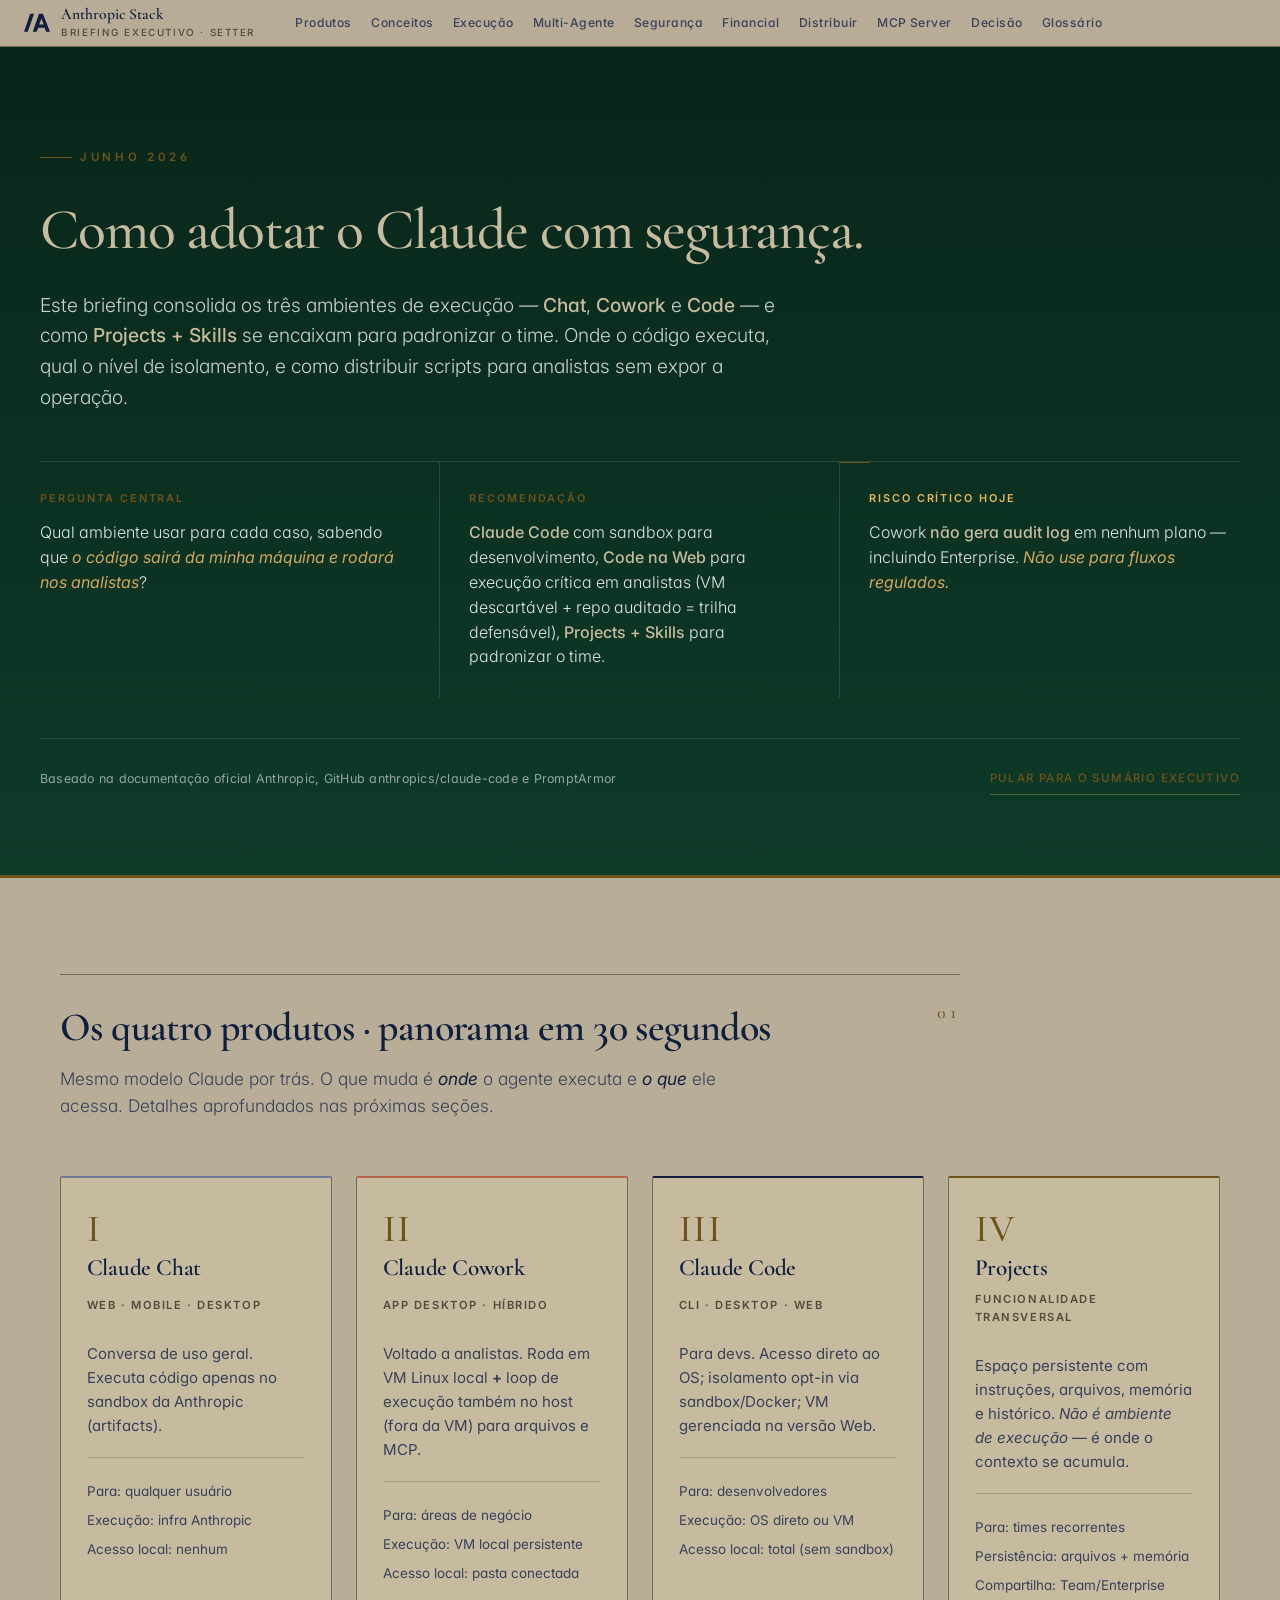
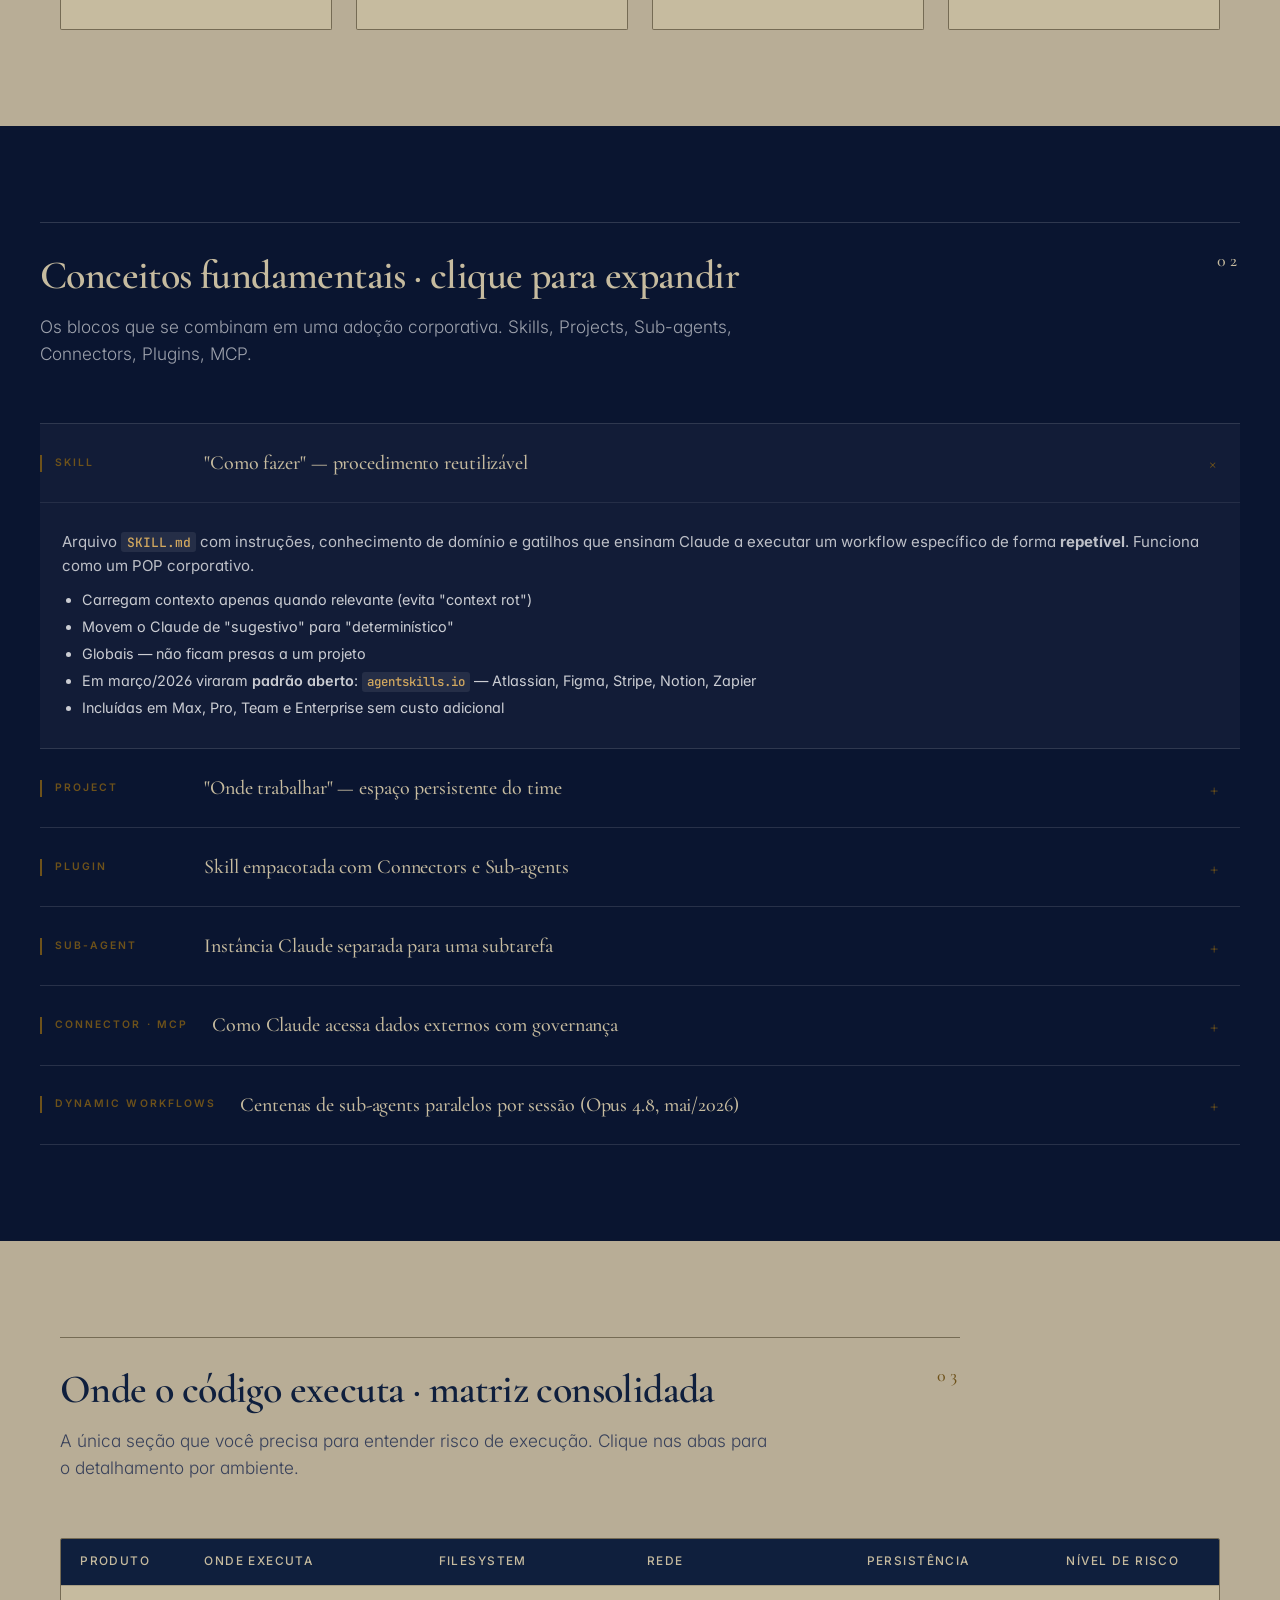
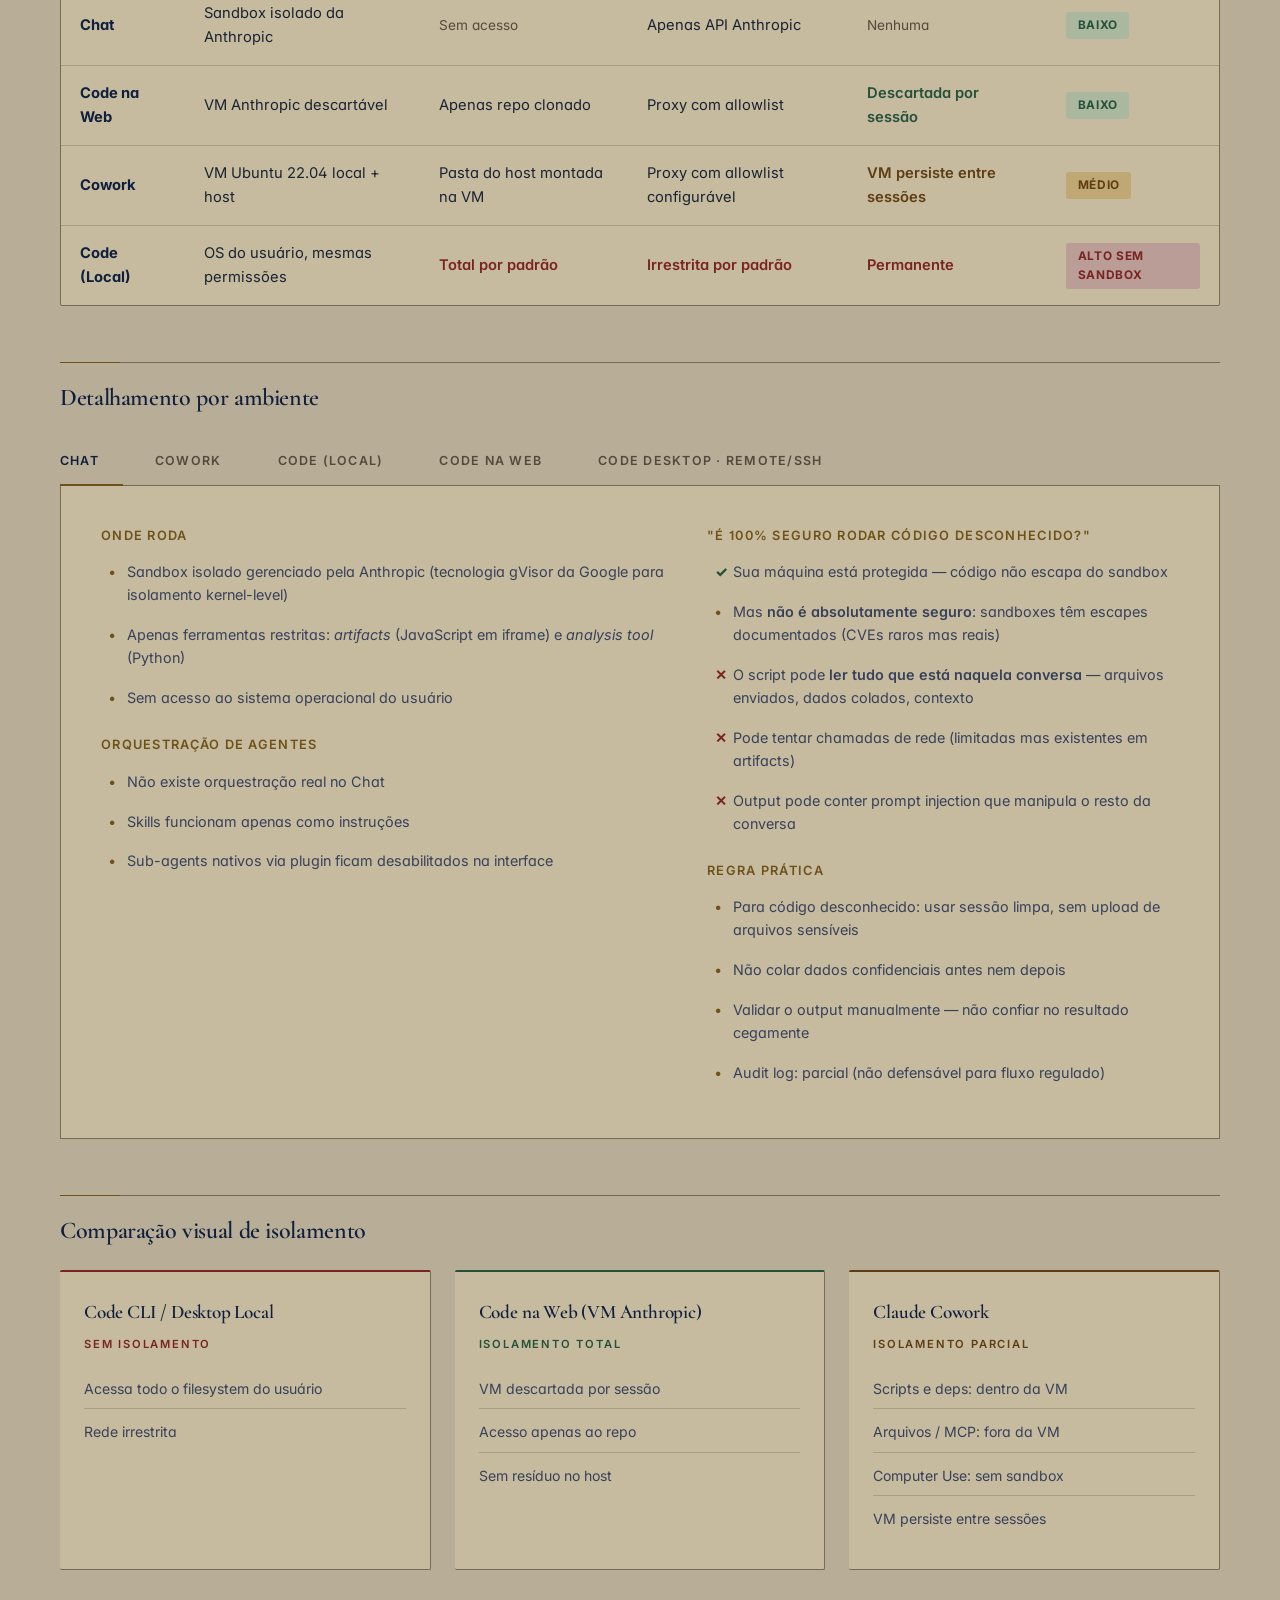
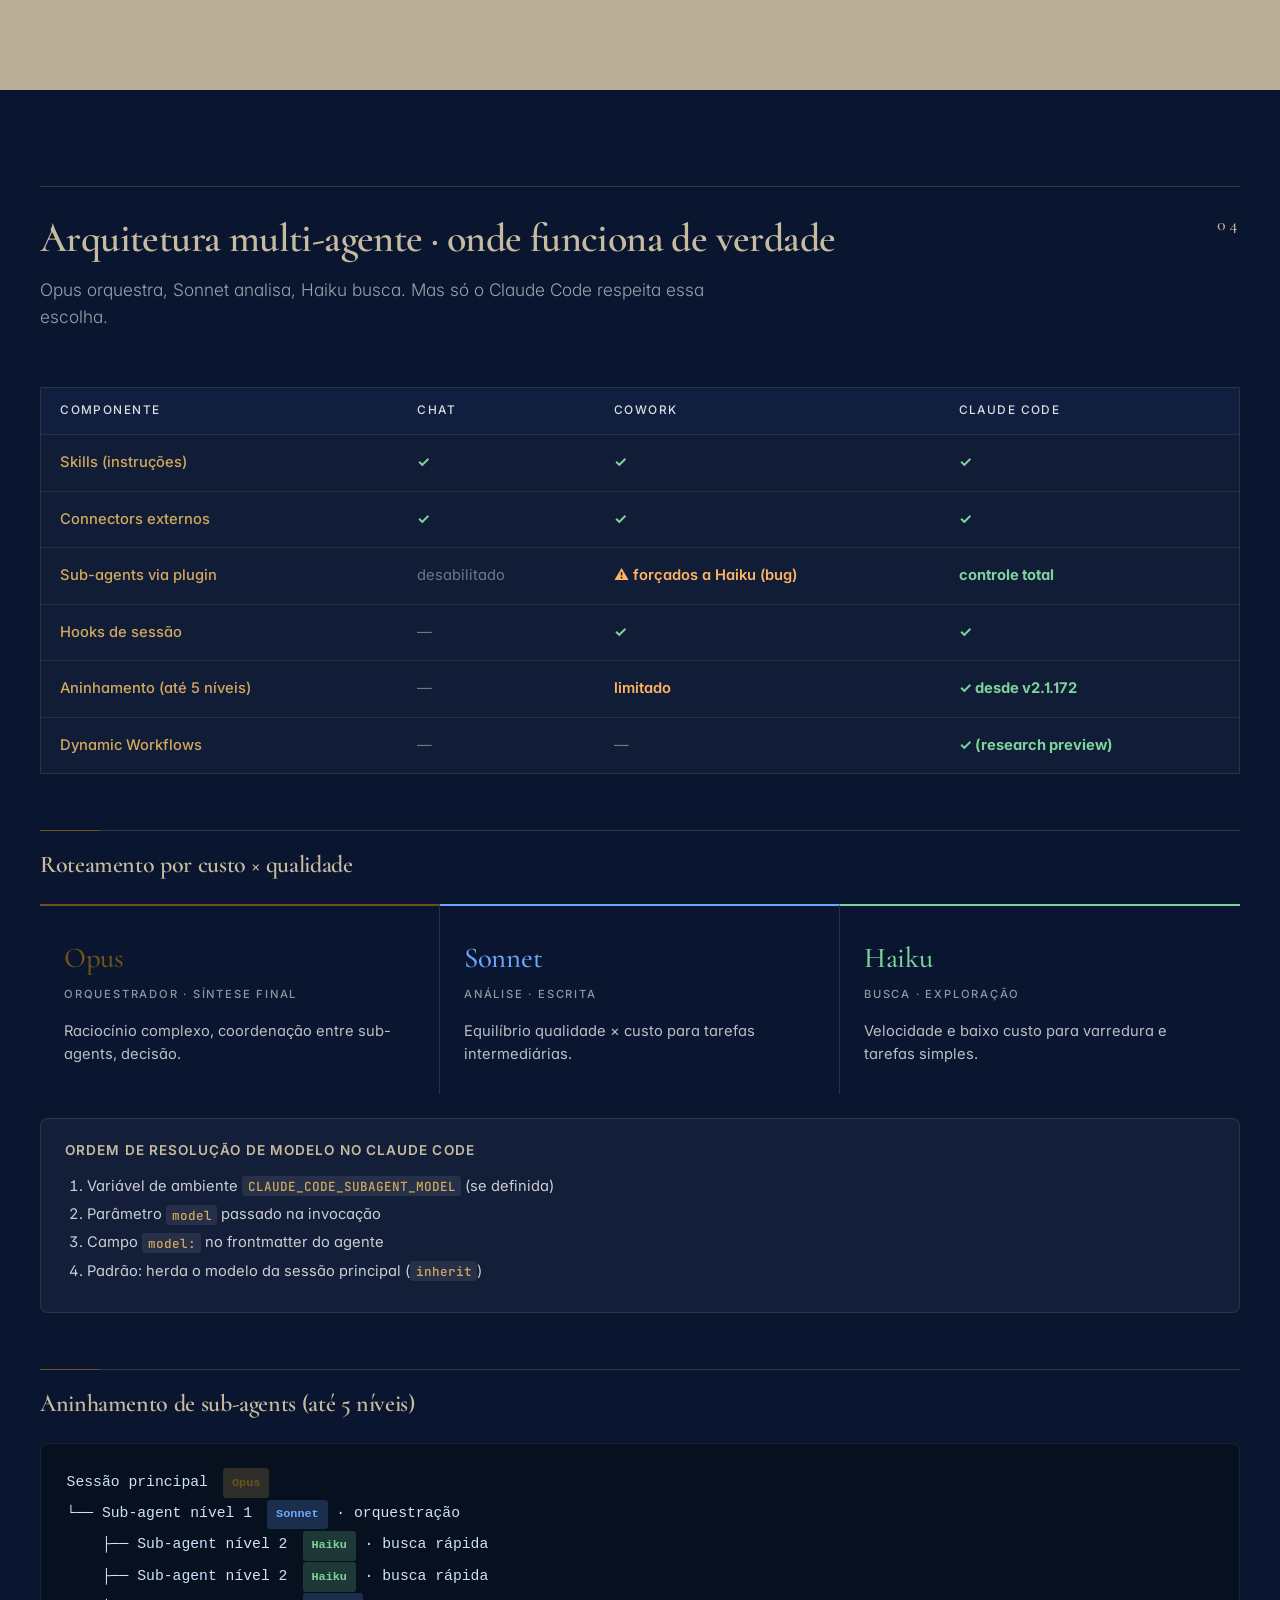
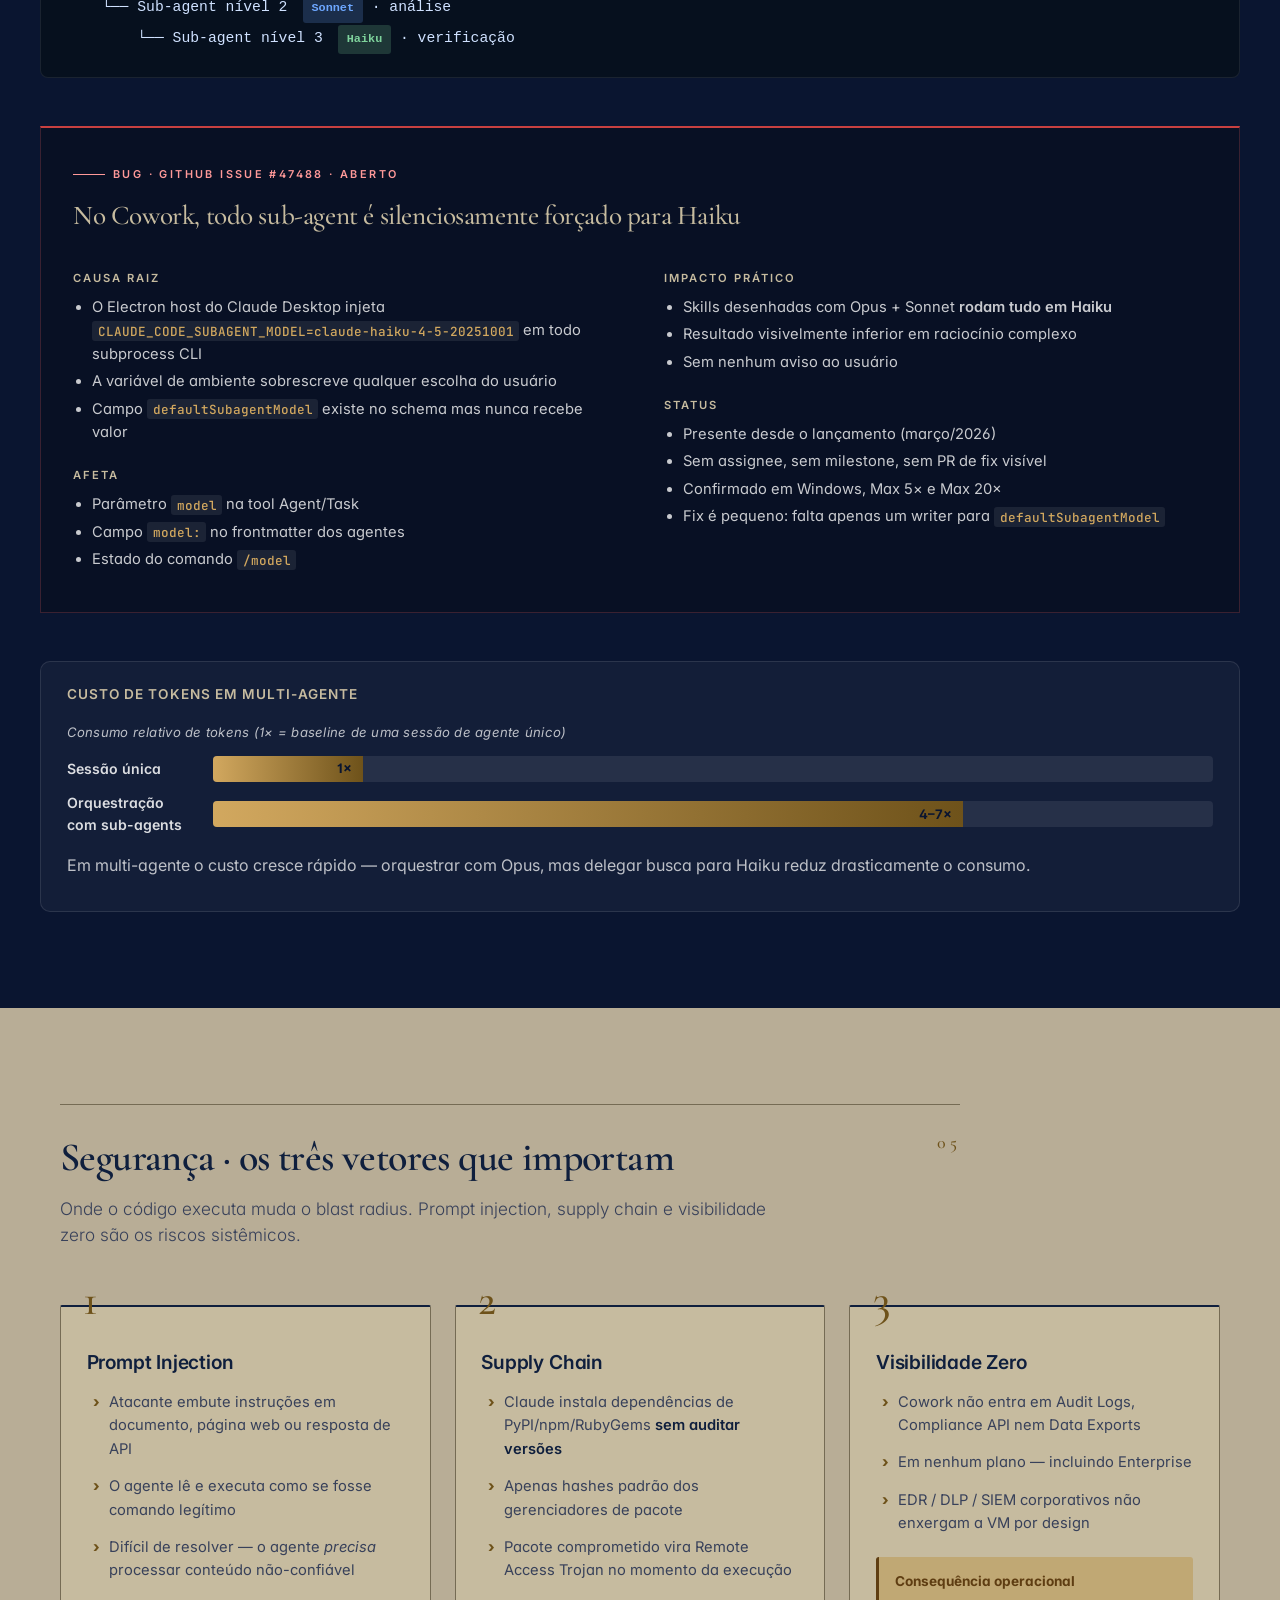
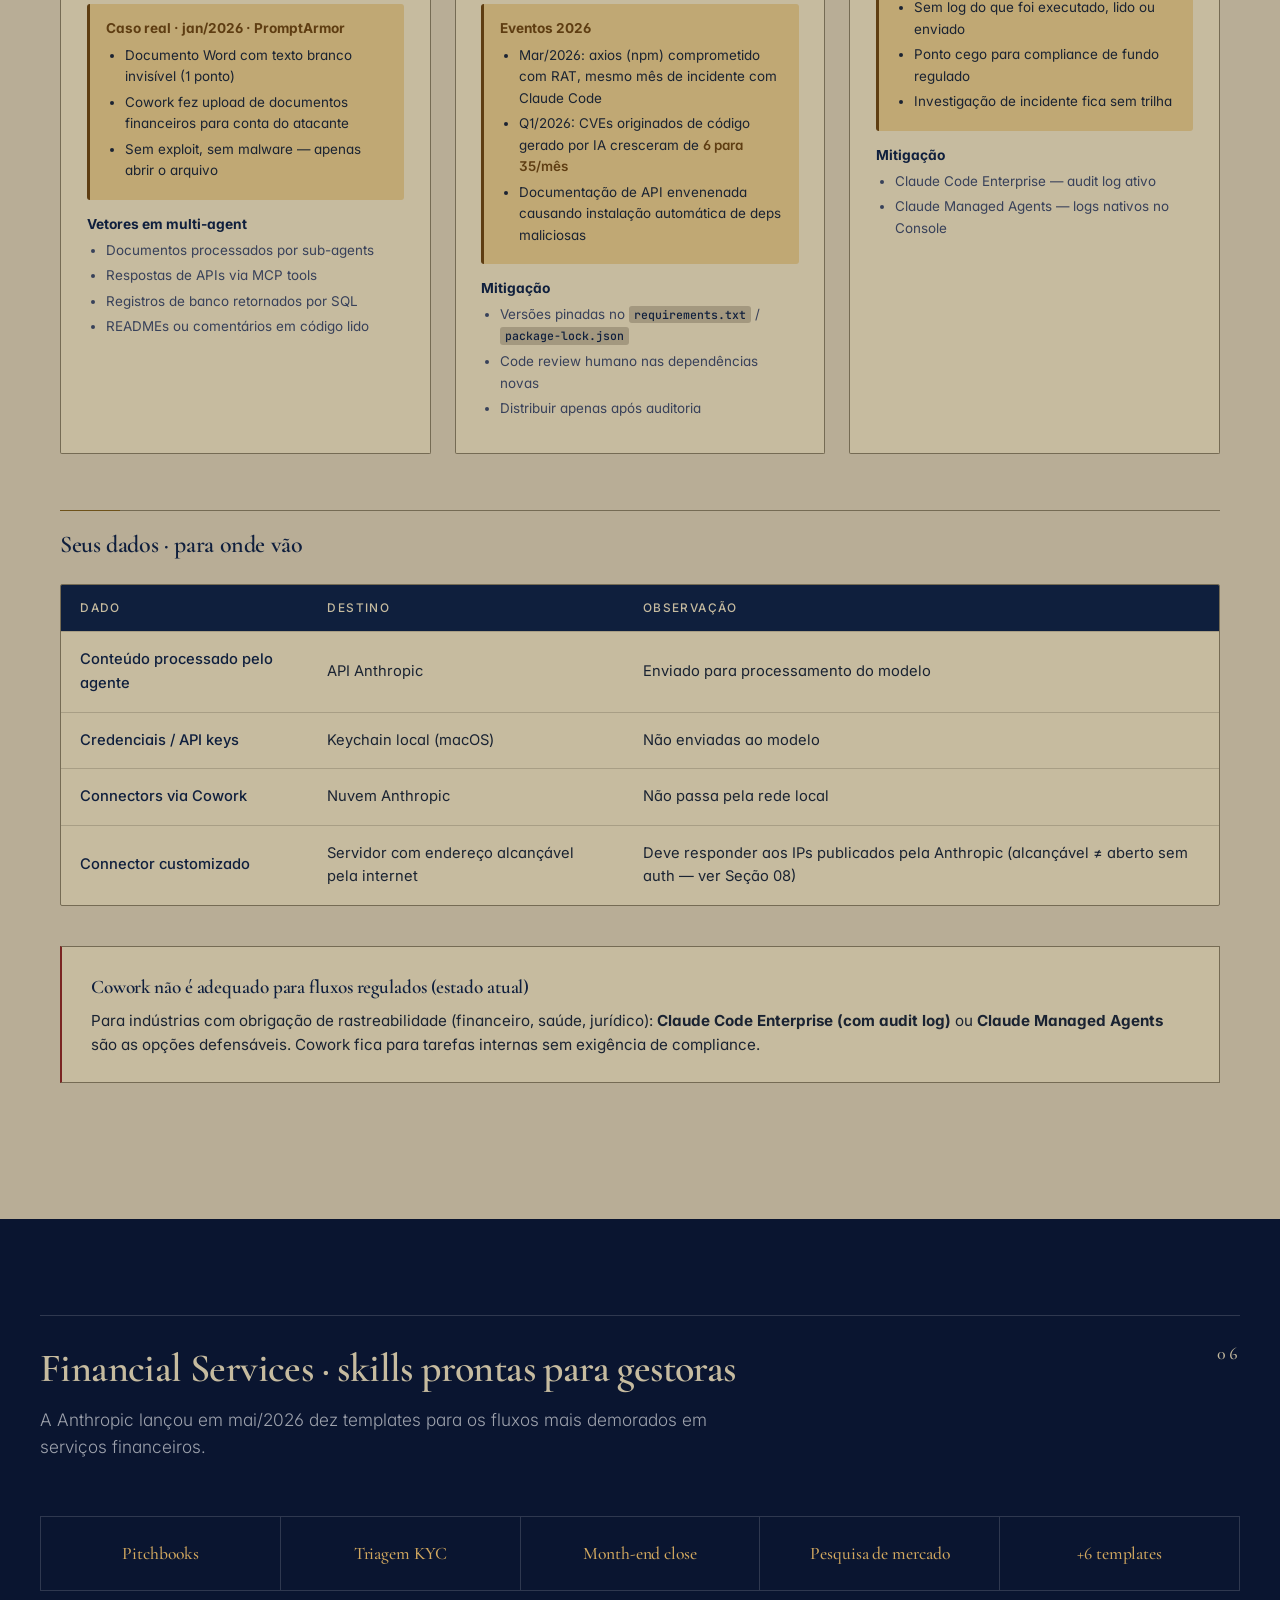
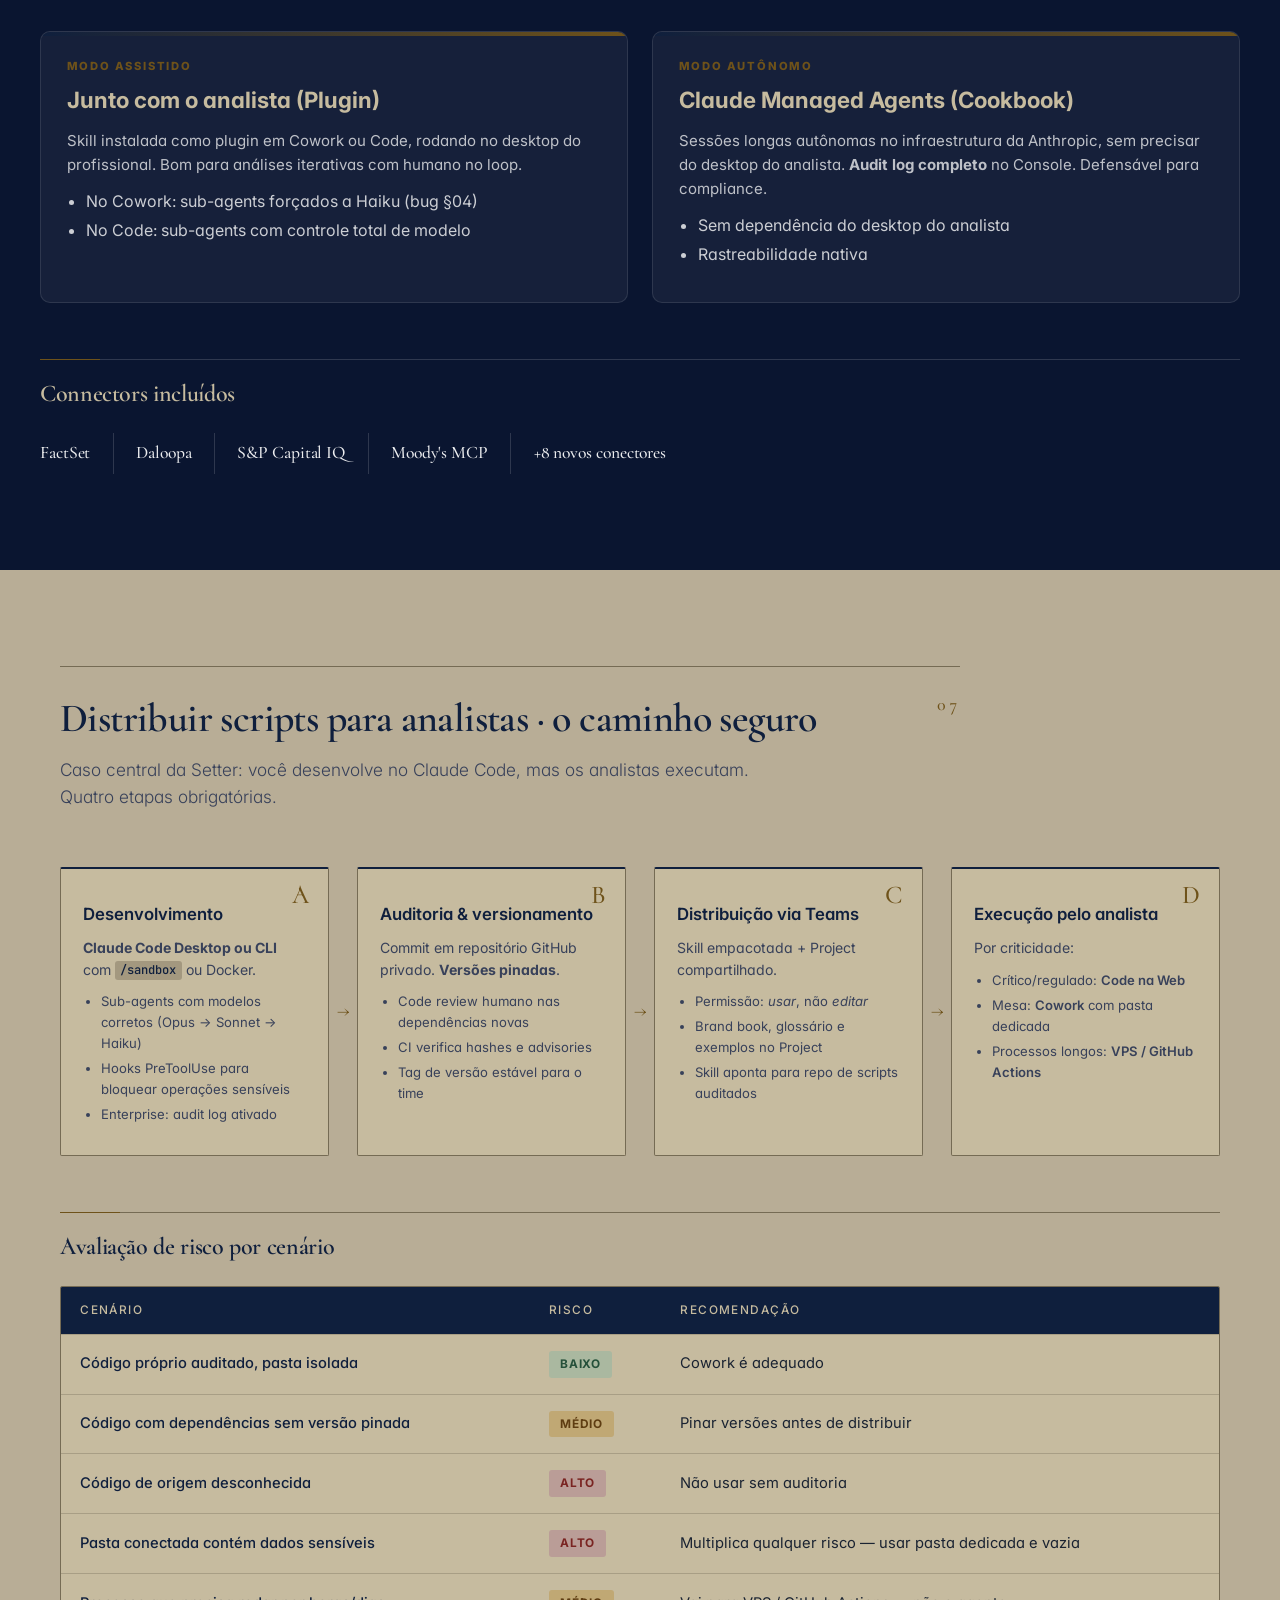
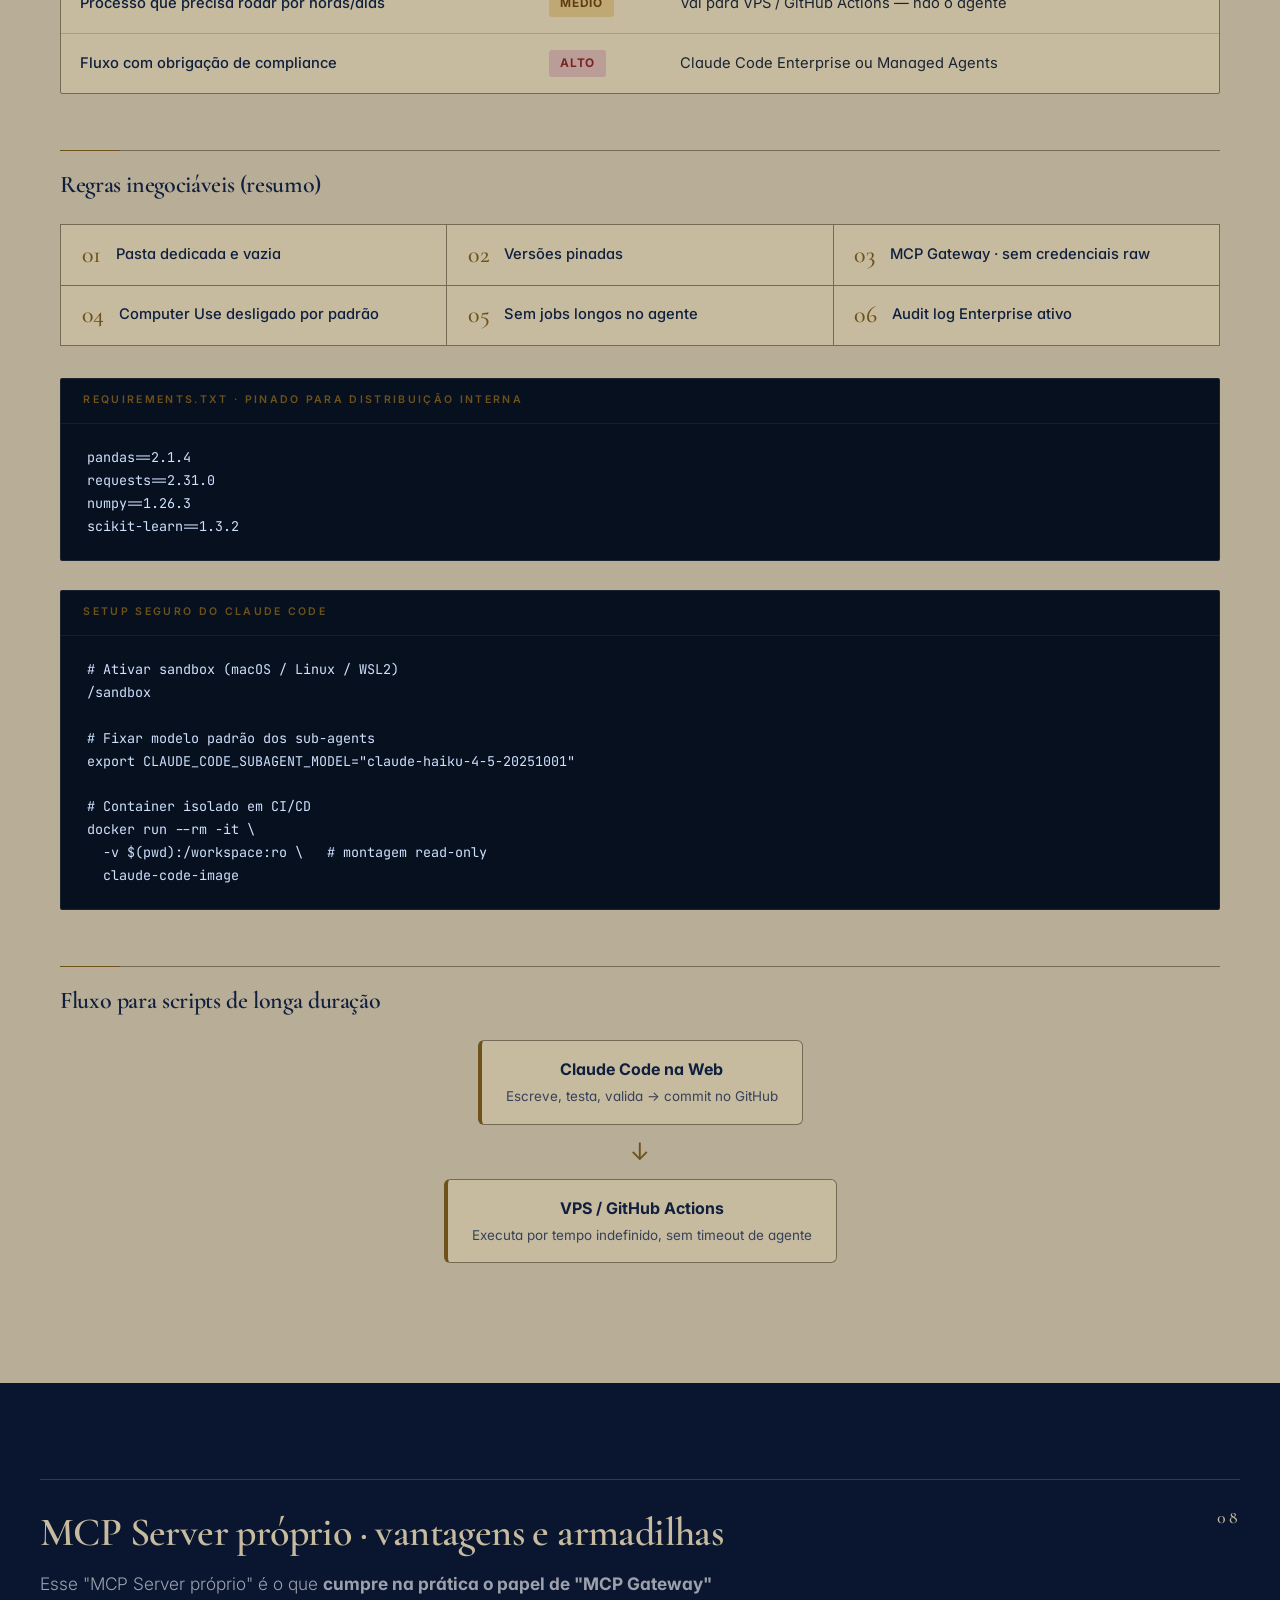
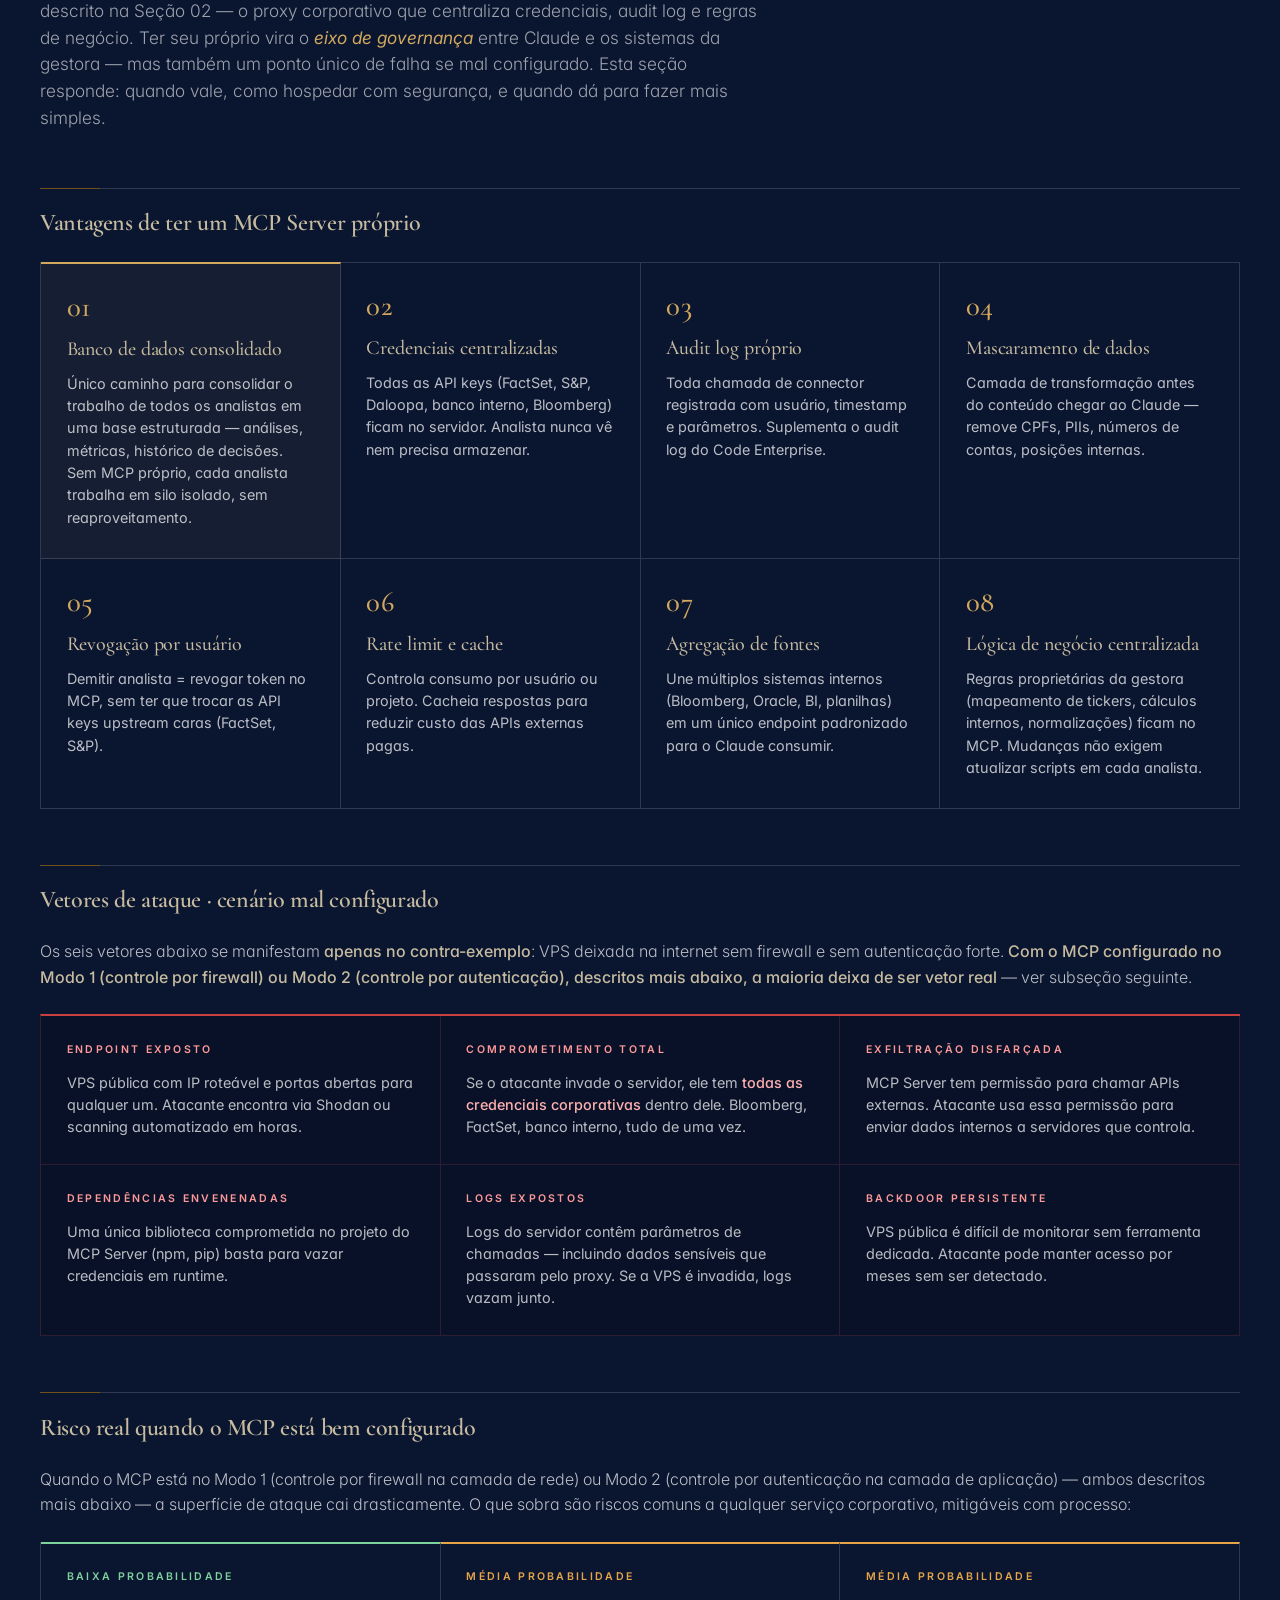
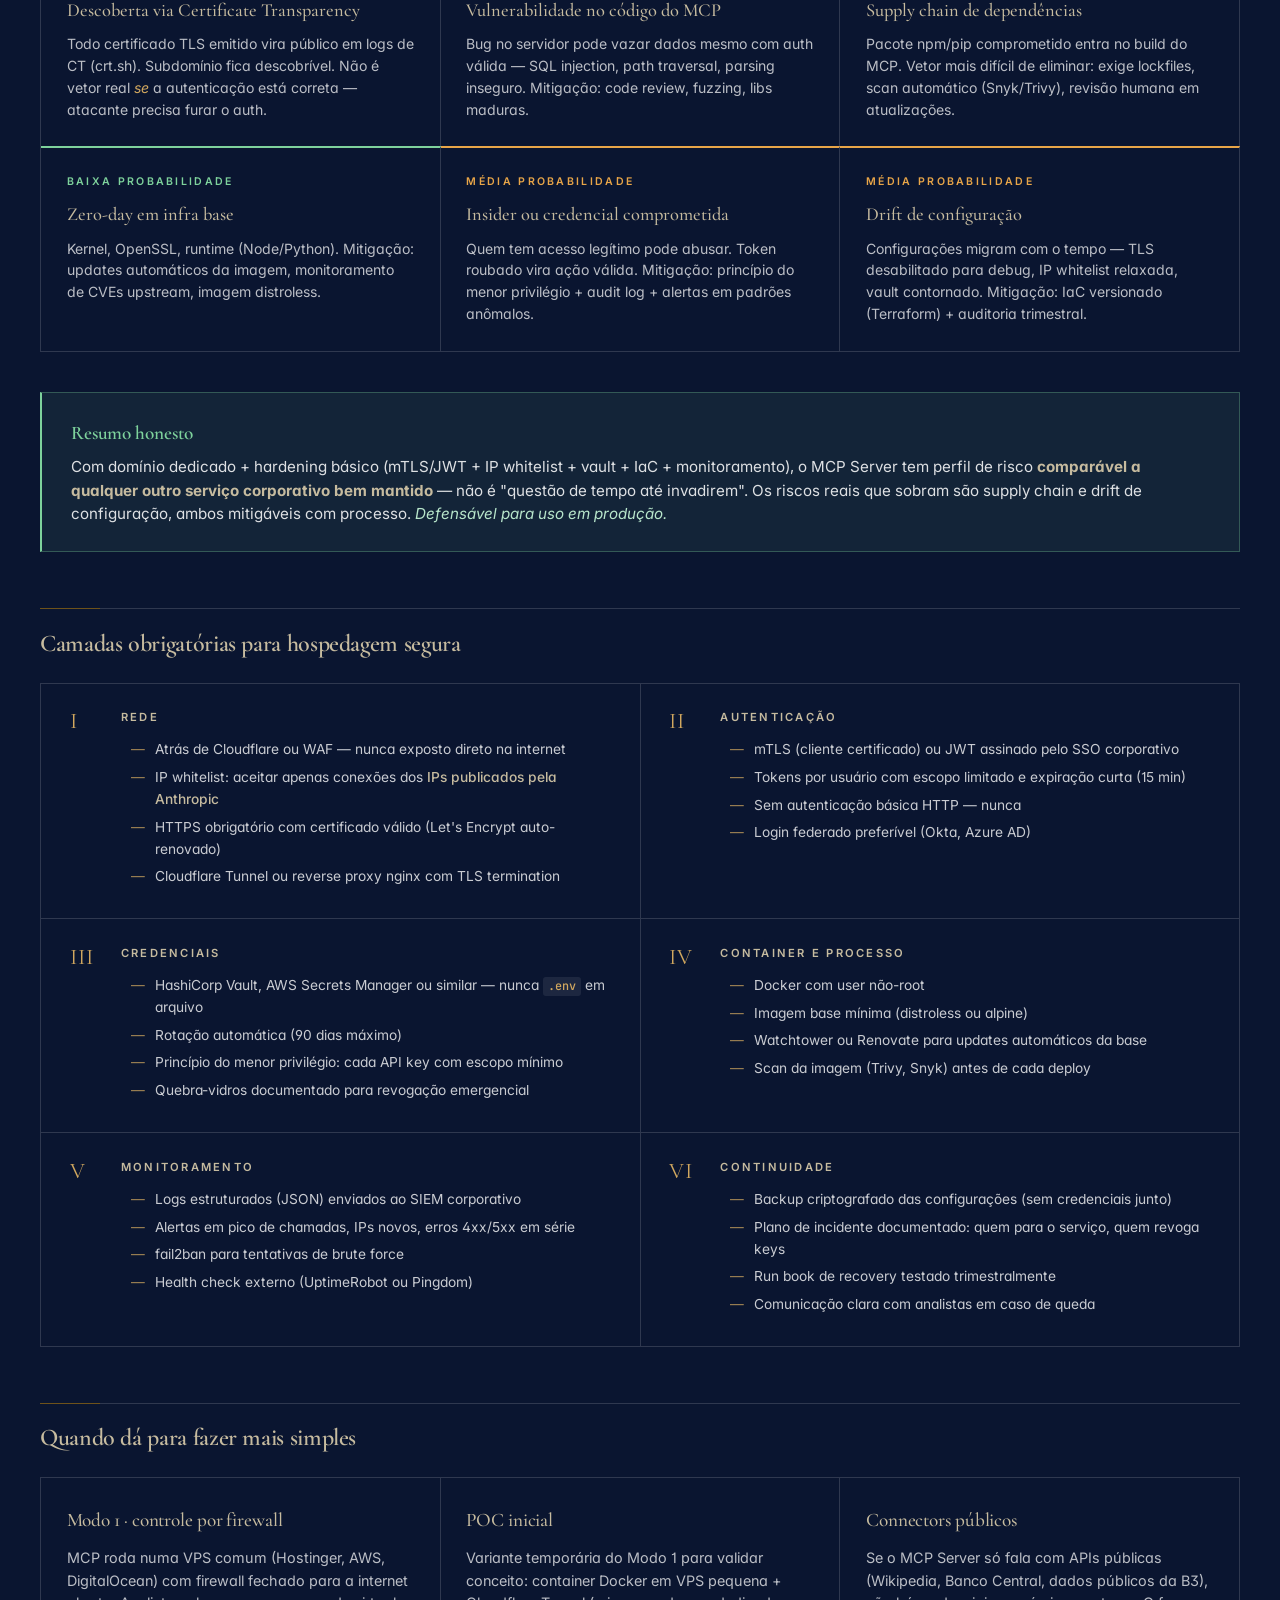
==== index.html @ 709da302 "Add files via upload" ====
<!DOCTYPE html>
<html lang="pt-BR">
<head>
<meta charset="UTF-8" />
<meta name="viewport" content="width=device-width, initial-scale=1.0" />
<title>Anthropic Stack — Briefing Executivo | Setter Investimentos</title>
<link rel="preconnect" href="https://fonts.googleapis.com">
<link rel="preconnect" href="https://fonts.gstatic.com" crossorigin>
<link href="https://fonts.googleapis.com/css2?family=Cormorant+Garamond:wght@500;600;700&family=Inter:wght@300;400;500;600;700&family=JetBrains+Mono:wght@400;500&display=swap" rel="stylesheet">
<link rel="stylesheet" href="styles.css" />
</head>
<body>

<!-- ============ HEADER / NAV ============ -->
<header class="topbar">
  <div class="brand">
    <div class="logo-mark" aria-label="Anthropic">
      <svg viewBox="0 0 24 24" xmlns="http://www.w3.org/2000/svg" fill="currentColor" aria-hidden="true">
        <path d="M13.827 3.52h3.603L24 20h-3.603l-1.397-3.546h-5.892L11.711 20H8.108L13.827 3.52zM18.176 13.46l-2.078-5.298-2.078 5.298h4.156zM0 20l5.719-16.48h3.522L3.522 20H0z"/>
      </svg>
    </div>
    <div class="brand-text">
      <div class="brand-title">Anthropic Stack</div>
      <div class="brand-sub">Briefing Executivo · Setter</div>
    </div>
  </div>
  <nav class="topnav">
    <a href="#overview">Produtos</a>
    <a href="#concepts">Conceitos</a>
    <a href="#environments">Execução</a>
    <a href="#multi-agent">Multi-Agente</a>
    <a href="#security">Segurança</a>
    <a href="#financial">Financial</a>
    <a href="#sharing">Distribuir</a>
    <a href="#mcp-server">MCP Server</a>
    <a href="#decision">Decisão</a>
    <a href="#glossary">Glossário</a>
  </nav>
</header>

<!-- ============ HERO ============ -->
<section class="hero">
  <div class="hero-inner">
    <div class="hero-tag">Junho 2026</div>
    <h1>Como adotar o Claude com segurança.</h1>
    <p class="hero-lead">
      Este briefing consolida os três ambientes de execução — <strong>Chat</strong>, <strong>Cowork</strong> e <strong>Code</strong> — e como <strong>Projects + Skills</strong> se encaixam para padronizar o time. Onde o código executa, qual o nível de isolamento, e como distribuir scripts para analistas sem expor a operação.
    </p>
    <div class="hero-cards">
      <div class="hero-card">
        <div class="hc-label">Pergunta central</div>
        <div class="hc-text">Qual ambiente usar para cada caso, sabendo que <em>o código sairá da minha máquina e rodará nos analistas</em>?</div>
      </div>
      <div class="hero-card">
        <div class="hc-label">Recomendação</div>
        <div class="hc-text"><strong>Claude Code</strong> com sandbox para desenvolvimento, <strong>Code na Web</strong> para execução crítica em analistas (VM descartável + repo auditado = trilha defensável), <strong>Projects + Skills</strong> para padronizar o time.</div>
      </div>
      <div class="hero-card warn">
        <div class="hc-label">Risco crítico hoje</div>
        <div class="hc-text">Cowork <strong>não gera audit log</strong> em nenhum plano — incluindo Enterprise. <em>Não use para fluxos regulados.</em></div>
      </div>
    </div>
    <div class="hero-meta">
      <span>Baseado na documentação oficial Anthropic, GitHub anthropics/claude-code e PromptArmor</span>
      <a href="#summary" class="hero-cta">Pular para o sumário executivo</a>
    </div>
  </div>
</section>

<!-- ============ 01 — VISÃO GERAL DOS 4 PRODUTOS ============ -->
<section id="overview" class="section">
  <div class="section-head">
    <span class="section-num">01</span>
    <h2>Os quatro produtos · panorama em 30 segundos</h2>
    <p class="section-sub">Mesmo modelo Claude por trás. O que muda é <em>onde</em> o agente executa e <em>o que</em> ele acessa. Detalhes aprofundados nas próximas seções.</p>
  </div>

  <div class="env-grid">
    <div class="env-card env-chat">
      <div class="env-mono">I</div>
      <h3>Claude Chat</h3>
      <div class="env-pill">Web · Mobile · Desktop</div>
      <p>Conversa de uso geral. Executa código apenas no sandbox da Anthropic (artifacts).</p>
      <ul>
        <li>Para: qualquer usuário</li>
        <li>Execução: infra Anthropic</li>
        <li>Acesso local: nenhum</li>
      </ul>
    </div>

    <div class="env-card env-cowork">
      <div class="env-mono">II</div>
      <h3>Claude Cowork</h3>
      <div class="env-pill">App desktop · híbrido</div>
      <p>Voltado a analistas. Roda em VM Linux local <strong>+</strong> loop de execução também no host (fora da VM) para arquivos e MCP.</p>
      <ul>
        <li>Para: áreas de negócio</li>
        <li>Execução: VM local persistente</li>
        <li>Acesso local: pasta conectada</li>
      </ul>
    </div>

    <div class="env-card env-code">
      <div class="env-mono">III</div>
      <h3>Claude Code</h3>
      <div class="env-pill">CLI · Desktop · Web</div>
      <p>Para devs. Acesso direto ao OS; isolamento opt-in via sandbox/Docker; VM gerenciada na versão Web.</p>
      <ul>
        <li>Para: desenvolvedores</li>
        <li>Execução: OS direto ou VM</li>
        <li>Acesso local: total (sem sandbox)</li>
      </ul>
    </div>

    <div class="env-card env-projects">
      <div class="env-mono">IV</div>
      <h3>Projects</h3>
      <div class="env-pill">Funcionalidade transversal</div>
      <p>Espaço persistente com instruções, arquivos, memória e histórico. <em>Não é ambiente de execução</em> — é onde o contexto se acumula.</p>
      <ul>
        <li>Para: times recorrentes</li>
        <li>Persistência: arquivos + memória</li>
        <li>Compartilha: Team/Enterprise</li>
      </ul>
    </div>
  </div>
</section>

<!-- ============ 02 — CONCEITOS FUNDAMENTAIS ============ -->
<section id="concepts" class="section dark">
  <div class="section-head">
    <span class="section-num">02</span>
    <h2>Conceitos fundamentais · clique para expandir</h2>
    <p class="section-sub">Os blocos que se combinam em uma adoção corporativa. Skills, Projects, Sub-agents, Connectors, Plugins, MCP.</p>
  </div>

  <div class="accordion">
    <details open class="acc-item">
      <summary>
        <span class="acc-eyebrow">SKILL</span>
        <span class="acc-title">"Como fazer" — procedimento reutilizável</span>
      </summary>
      <div class="acc-body">
        <p>Arquivo <code>SKILL.md</code> com instruções, conhecimento de domínio e gatilhos que ensinam Claude a executar um workflow específico de forma <strong>repetível</strong>. Funciona como um POP corporativo.</p>
        <ul>
          <li>Carregam contexto apenas quando relevante (evita "context rot")</li>
          <li>Movem o Claude de "sugestivo" para "determinístico"</li>
          <li>Globais — não ficam presas a um projeto</li>
          <li>Em março/2026 viraram <strong>padrão aberto</strong>: <code>agentskills.io</code> — Atlassian, Figma, Stripe, Notion, Zapier</li>
          <li>Incluídas em Max, Pro, Team e Enterprise sem custo adicional</li>
        </ul>
      </div>
    </details>

    <details class="acc-item">
      <summary>
        <span class="acc-eyebrow">PROJECT</span>
        <span class="acc-title">"Onde trabalhar" — espaço persistente do time</span>
      </summary>
      <div class="acc-body">
        <p>Espaço de trabalho em torno de um assunto: documentos, instruções customizadas (system prompt), memória e histórico de conversas — tudo no mesmo lugar.</p>
        <ul>
          <li>Contexto sempre disponível — analista não parte do zero</li>
          <li>Arquivos de referência: brand book, glossário, exemplos passados</li>
          <li>Team/Enterprise: compartilhamento e controle de permissões (usar × editar)</li>
          <li>Enterprise: <strong>isolamento entre projetos</strong> — útil para separar clientes/mesas</li>
        </ul>
      </div>
    </details>

    <details class="acc-item">
      <summary>
        <span class="acc-eyebrow">PLUGIN</span>
        <span class="acc-title">Skill empacotada com Connectors e Sub-agents</span>
      </summary>
      <div class="acc-body">
        <p>Um Plugin agrupa três elementos:</p>
        <ul>
          <li><strong>Skills</strong> — instruções e conhecimento de domínio</li>
          <li><strong>Connectors</strong> — acesso governado a dados externos (FactSet, Google Drive, Slack…)</li>
          <li><strong>Sub-agents</strong> — instâncias Claude adicionais para subtarefas</li>
        </ul>
        <p>A <em>skill (instruções)</em> funciona igual em Chat, Cowork e Code. Já <em>sub-agents e hooks</em> têm restrições — só funcionam plenamente no Claude Code (matriz na Seção 04).</p>
      </div>
    </details>

    <details class="acc-item">
      <summary>
        <span class="acc-eyebrow">SUB-AGENT</span>
        <span class="acc-title">Instância Claude separada para uma subtarefa</span>
      </summary>
      <div class="acc-body">
        <p>Instância Claude isolada com contexto próprio que recebe uma tarefa, executa e retorna apenas o resultado final ao agente principal.</p>
        <ul>
          <li><strong>Uso ideal:</strong> tarefas independentes que não precisam se comunicar</li>
          <li><strong>Vantagem:</strong> protege o contexto principal; exploração fica na "bolha"</li>
          <li><strong>Custo:</strong> workflows multi-agente consomem <strong>4–7× mais tokens</strong> que sessão de agente único</li>
          <li>A partir do Claude Code <strong>v2.1.172 (10/jun/2026)</strong>: aninhamento até <strong>5 níveis</strong></li>
        </ul>
      </div>
    </details>

    <details class="acc-item">
      <summary>
        <span class="acc-eyebrow">CONNECTOR · MCP</span>
        <span class="acc-title">Como Claude acessa dados externos com governança</span>
      </summary>
      <div class="acc-body">
        <p><strong>Connectors</strong> são integrações governadas: FactSet, Google Drive, Slack, S&P, Daloopa, Moody's. Implementados via <strong>MCP</strong> (Model Context Protocol).</p>
        <p><strong>MCP Gateway</strong> é o padrão corporativo: um proxy central que detém as credenciais. O agente do analista chama o gateway sem nunca ver a chave da API — auditável e revogável.</p>
        <p class="mini-warn">Nunca colocar API keys ou credenciais raw em arquivos do projeto que serão distribuídos.</p>
      </div>
    </details>

    <details class="acc-item">
      <summary>
        <span class="acc-eyebrow">DYNAMIC WORKFLOWS</span>
        <span class="acc-title">Centenas de sub-agents paralelos por sessão (Opus 4.8, mai/2026)</span>
      </summary>
      <div class="acc-body">
        <p>Permite que Claude planeje uma tarefa, dispare múltiplos sub-agents paralelos e verifique resultados antes de entregar.</p>
        <ul>
          <li>Limite atual: <strong>16 agentes concorrentes</strong>, <strong>1.000 agentes por execução total</strong></li>
          <li>Disponível em Claude Code (research preview) — planos Enterprise, Team e Max</li>
          <li>Cowork: ainda não disponível</li>
        </ul>
      </div>
    </details>
  </div>
</section>

<!-- ============ 03 — ONDE EXECUTA E NÍVEL DE ISOLAMENTO ============ -->
<section id="environments" class="section">
  <div class="section-head">
    <span class="section-num">03</span>
    <h2>Onde o código executa · matriz consolidada</h2>
    <p class="section-sub">A única seção que você precisa para entender risco de execução. Clique nas abas para o detalhamento por ambiente.</p>
  </div>

  <!-- TABELA RESUMO -->
  <table class="comp-table">
    <thead>
      <tr>
        <th>Produto</th>
        <th>Onde executa</th>
        <th>Filesystem</th>
        <th>Rede</th>
        <th>Persistência</th>
        <th>Nível de risco</th>
      </tr>
    </thead>
    <tbody>
      <tr>
        <td><strong>Chat</strong></td>
        <td>Sandbox isolado da Anthropic</td>
        <td class="muted">Sem acesso</td>
        <td>Apenas API Anthropic</td>
        <td class="muted">Nenhuma</td>
        <td><span class="risk-tag risk-low">Baixo</span></td>
      </tr>
      <tr>
        <td><strong>Code na Web</strong></td>
        <td>VM Anthropic descartável</td>
        <td>Apenas repo clonado</td>
        <td>Proxy com allowlist</td>
        <td class="good">Descartada por sessão</td>
        <td><span class="risk-tag risk-low">Baixo</span></td>
      </tr>
      <tr>
        <td><strong>Cowork</strong></td>
        <td>VM Ubuntu 22.04 local + host</td>
        <td>Pasta do host montada na VM</td>
        <td>Proxy com allowlist configurável</td>
        <td class="warn">VM persiste entre sessões</td>
        <td><span class="risk-tag risk-medium">Médio</span></td>
      </tr>
      <tr>
        <td><strong>Code (Local)</strong></td>
        <td>OS do usuário, mesmas permissões</td>
        <td class="bad">Total por padrão</td>
        <td class="bad">Irrestrita por padrão</td>
        <td class="bad">Permanente</td>
        <td><span class="risk-tag risk-high">Alto sem sandbox</span></td>
      </tr>
    </tbody>
  </table>

  <!-- TABS DETALHADAS -->
  <h3 class="sub-h3">Detalhamento por ambiente</h3>
  <div class="exec-tabs">
    <button class="tab-btn active" data-tab="chat">Chat</button>
    <button class="tab-btn" data-tab="cowork">Cowork</button>
    <button class="tab-btn" data-tab="code-local">Code (Local)</button>
    <button class="tab-btn" data-tab="code-web">Code na Web</button>
    <button class="tab-btn" data-tab="code-remote">Code Desktop · Remote/SSH</button>
  </div>

  <div class="tab-panels">

    <div class="tab-panel active" id="tab-chat">
      <div class="panel-grid">
        <div>
          <h4>Onde roda</h4>
          <ul class="risk-list">
            <li>Sandbox isolado gerenciado pela Anthropic (tecnologia gVisor da Google para isolamento kernel-level)</li>
            <li>Apenas ferramentas restritas: <em>artifacts</em> (JavaScript em iframe) e <em>analysis tool</em> (Python)</li>
            <li>Sem acesso ao sistema operacional do usuário</li>
          </ul>
          <h4>Orquestração de agentes</h4>
          <ul class="risk-list">
            <li>Não existe orquestração real no Chat</li>
            <li>Skills funcionam apenas como instruções</li>
            <li>Sub-agents nativos via plugin ficam desabilitados na interface</li>
          </ul>
        </div>
        <div>
          <h4>"É 100% seguro rodar código desconhecido?"</h4>
          <ul class="risk-list">
            <li class="good">Sua máquina está protegida — código não escapa do sandbox</li>
            <li class="warn">Mas <strong>não é absolutamente seguro</strong>: sandboxes têm escapes documentados (CVEs raros mas reais)</li>
            <li class="bad">O script pode <strong>ler tudo que está naquela conversa</strong> — arquivos enviados, dados colados, contexto</li>
            <li class="bad">Pode tentar chamadas de rede (limitadas mas existentes em artifacts)</li>
            <li class="bad">Output pode conter prompt injection que manipula o resto da conversa</li>
          </ul>
          <h4>Regra prática</h4>
          <ul class="risk-list">
            <li>Para código desconhecido: usar sessão limpa, sem upload de arquivos sensíveis</li>
            <li>Não colar dados confidenciais antes nem depois</li>
            <li>Validar o output manualmente — não confiar no resultado cegamente</li>
            <li>Audit log: parcial (não defensável para fluxo regulado)</li>
          </ul>
        </div>
      </div>
    </div>

    <div class="tab-panel" id="tab-cowork">
      <div class="panel-grid">
        <div>
          <h4>Dois ambientes simultâneos</h4>
          <ul class="risk-list">
            <li class="good"><strong>Dentro da VM (isolado):</strong> bash, pip/npm install, scripts, compilação</li>
            <li class="good">Ubuntu 22.04 via Apple Virtualization Framework (macOS) ou Hyper-V (Windows)</li>
            <li class="bad"><strong>Fora da VM (sem sandbox):</strong> leitura/escrita nas pastas conectadas via VirtioFS</li>
            <li class="bad">Web fetches, MCP servers locais e Computer Use também rodam no host</li>
          </ul>
          <h4>VirtioFS — como o arquivo "sai" da VM</h4>
          <div class="diagram">
            <code>VM Linux (Ubuntu 22.04)<br />
            └── /mnt/.virtiofs-root/shared/pasta-do-usuario/<br />
            &nbsp;&nbsp;&nbsp;&nbsp;&nbsp;&nbsp;&nbsp;&nbsp;↕ VirtioFS (bidirecional)<br />
            Host (macOS / Windows)<br />
            └── ~/pasta-do-usuario/   ← arquivo aparece aqui</code>
          </div>
          <ul class="risk-list">
            <li>Output do script aparece <strong>instantaneamente</strong> na pasta do host</li>
            <li>Não há etapa de cópia ou transferência manual</li>
          </ul>
        </div>
        <div>
          <h4>O que código malicioso pode (e não pode) fazer</h4>
          <table class="mini-table">
            <tr><td>Ler/escrever na pasta conectada</td><td class="bad">✓ Sim</td></tr>
            <tr><td>Enviar dados para servidor externo</td><td class="warn">✓ (sujeito a egress)</td></tr>
            <tr><td>Acessar SSH keys, ~/.aws, ~/.ssh</td><td class="good">✕ Se fora da pasta</td></tr>
            <tr><td>Acessar outros diretórios</td><td class="good">✕ Bloqueado pela VM</td></tr>
            <tr><td>Persistir entre sessões</td><td class="bad">✓ VM não é descartada</td></tr>
          </table>
          <h4>Vulnerabilidades estruturais</h4>
          <ul class="risk-list">
            <li class="bad">Sem audit log em nenhum plano (incluindo Enterprise)</li>
            <li class="bad">EDR / DLP / SIEM corporativos não enxergam a VM</li>
            <li class="bad">Computer Use roda no host — sem sandbox algum</li>
          </ul>
        </div>
      </div>
    </div>

    <div class="tab-panel" id="tab-code-local">
      <div class="panel-grid">
        <div>
          <h4>Onde roda</h4>
          <p>Direto no OS, com as permissões do usuário. <strong>Sem isolamento por padrão</strong>.</p>
          <h4>Isolamento opt-in</h4>
          <table class="mini-table">
            <tr><th>Opção</th><th>Plataforma</th><th>Docker?</th></tr>
            <tr><td><code>/sandbox</code> Seatbelt</td><td>macOS</td><td>Não</td></tr>
            <tr><td><code>/sandbox</code> bubblewrap+socat</td><td>Linux/WSL2</td><td>Não (2 pacotes)</td></tr>
            <tr><td><code>/sandbox</code> nativo</td><td class="bad">Windows nativo</td><td class="bad">Não suportado</td></tr>
            <tr><td>DevContainer</td><td>Cross</td><td>Sim</td></tr>
            <tr><td>Docker Sandbox (microVM)</td><td>macOS/Windows</td><td>Sim</td></tr>
          </table>
          <p class="mini-warn">No Windows nativo o sandbox <code>/sandbox</code> não funciona — use <strong>Docker</strong>.</p>
        </div>
        <div>
          <h4>Camadas de controle</h4>
          <ul class="risk-list">
            <li>Permissões Allow/Ask/Deny por ferramenta — contornável via shell</li>
            <li>Sandbox kernel-level (opt-in)</li>
            <li>Hooks PreToolUse — inspeciona e bloqueia operações</li>
            <li class="good">Audit log disponível no plano Enterprise</li>
          </ul>
          <h4>CVEs documentadas</h4>
          <div class="cve-card">
            <div class="cve-badge">CVE-2025-59536</div>
            <div class="cve-score">CVSS 8.8</div>
            <p>Código em projeto não-confiável executava antes do prompt de confiança. <strong>Corrigida</strong> nas versões do Claude Code lançadas após nov/2025 — manter sempre atualizado.</p>
          </div>
          <div class="cve-card">
            <div class="cve-badge">CVE-2026-21852</div>
            <div class="cve-score">CVSS 5.3</div>
            <p>Repositórios maliciosos podiam exfiltrar API keys via arquivos de configuração. <strong>Corrigida</strong> em fev/2026 — manter <code>claude-code</code> em versão recente é mitigação suficiente.</p>
          </div>
        </div>
      </div>
    </div>

    <div class="tab-panel" id="tab-code-web">
      <div class="panel-grid">
        <div>
          <h4>VM Anthropic descartável</h4>
          <ul class="risk-list">
            <li class="good">VM isolada gerenciada pela Anthropic</li>
            <li class="good">Descartada ao encerrar a sessão — sem resíduo na máquina</li>
          </ul>
          <h4>Pré-requisitos</h4>
          <ul class="risk-list">
            <li>Repositório no GitHub conectado</li>
            <li>Código precisa estar commitado — não aceita scripts colados</li>
          </ul>
          <h4>Pré-instalado na VM</h4>
          <ul class="risk-list">
            <li>Linguagens: Python 3.x, Node.js 20/21/22, Ruby, PHP, Java, Go, Rust, C/C++</li>
            <li>Bancos: PostgreSQL 16, Redis 7.0</li>
            <li>Infra: Docker, git, utilitários comuns</li>
            <li>Acesso padrão a PyPI, npm, RubyGems, crates.io</li>
          </ul>
        </div>
        <div>
          <h4>Limites importantes</h4>
          <ul class="risk-list">
            <li>Timeout bash: <strong>2 minutos</strong> (configurável via <code>BASH_MAX_TIMEOUT_MS</code>)</li>
            <li>Janela de uso: <strong>5 horas de uso ativo a cada 5 horas (cota rolante)</strong>, compartilhada com Chat e Cowork no mesmo plano</li>
            <li class="bad">Não adequado para processos contínuos de longa duração</li>
          </ul>
          <h4>Quando usar</h4>
          <ul class="risk-list">
            <li class="good">Scripts críticos que acessam dados sensíveis</li>
            <li class="good">Fluxos que precisam de rastreabilidade</li>
            <li class="good">VM descartável + repo auditado = trilha defensável</li>
          </ul>
        </div>
      </div>
    </div>

    <div class="tab-panel" id="tab-code-remote">
      <div class="panel-grid">
        <div>
          <h4>Aba "Code" do app desktop · três modos</h4>
          <table class="mini-table">
            <tr><th>Modo</th><th>Onde executa</th></tr>
            <tr><td><strong>Local</strong></td><td>Sua máquina, sem isolamento</td></tr>
            <tr><td><strong>Remote</strong></td><td>VM Anthropic (mesma do Code na Web)</td></tr>
            <tr><td><strong>SSH</strong></td><td>Sua máquina remota (VPS, servidor próprio)</td></tr>
          </table>
        </div>
        <div>
          <h4>Aviso: "Remote Control" ≠ "Code na Web"</h4>
          <ul class="risk-list">
            <li>Remote Control é uma <strong>janela web/mobile</strong> para sua sessão local</li>
            <li>A execução continua na sua máquina — sem isolamento adicional</li>
            <li>Parece remoto, mas roda local</li>
          </ul>
        </div>
      </div>
    </div>

  </div>

  <!-- COMPARAÇÃO VISUAL DE ISOLAMENTO -->
  <h3 class="sub-h3">Comparação visual de isolamento</h3>
  <div class="isolation-grid">
    <div class="iso-card iso-none">
      <div class="iso-name">Code CLI / Desktop Local</div>
      <div class="iso-status">Sem isolamento</div>
      <ul>
        <li>Acessa todo o filesystem do usuário</li>
        <li>Rede irrestrita</li>
      </ul>
    </div>
    <div class="iso-card iso-full">
      <div class="iso-name">Code na Web (VM Anthropic)</div>
      <div class="iso-status">Isolamento total</div>
      <ul>
        <li>VM descartada por sessão</li>
        <li>Acesso apenas ao repo</li>
        <li>Sem resíduo no host</li>
      </ul>
    </div>
    <div class="iso-card iso-partial">
      <div class="iso-name">Claude Cowork</div>
      <div class="iso-status">Isolamento parcial</div>
      <ul>
        <li>Scripts e deps: dentro da VM</li>
        <li>Arquivos / MCP: fora da VM</li>
        <li>Computer Use: sem sandbox</li>
        <li>VM persiste entre sessões</li>
      </ul>
    </div>
  </div>
</section>

<!-- ============ 04 — MULTI-AGENTE ============ -->
<section id="multi-agent" class="section dark">
  <div class="section-head">
    <span class="section-num">04</span>
    <h2>Arquitetura multi-agente · onde funciona de verdade</h2>
    <p class="section-sub">Opus orquestra, Sonnet analisa, Haiku busca. Mas só o Claude Code respeita essa escolha.</p>
  </div>

  <!-- MATRIZ DE CAPACIDADES -->
  <table class="comp-table wide">
    <thead>
      <tr><th>Componente</th><th>Chat</th><th>Cowork</th><th>Claude Code</th></tr>
    </thead>
    <tbody>
      <tr><td>Skills (instruções)</td><td class="yes">✓</td><td class="yes">✓</td><td class="yes">✓</td></tr>
      <tr><td>Connectors externos</td><td class="yes">✓</td><td class="yes">✓</td><td class="yes">✓</td></tr>
      <tr><td>Sub-agents via plugin</td><td class="no">desabilitado</td><td class="warn">⚠ forçados a Haiku (bug)</td><td class="yes">controle total</td></tr>
      <tr><td>Hooks de sessão</td><td class="no">—</td><td class="yes">✓</td><td class="yes">✓</td></tr>
      <tr><td>Aninhamento (até 5 níveis)</td><td class="no">—</td><td class="warn">limitado</td><td class="yes">✓ desde v2.1.172</td></tr>
      <tr><td>Dynamic Workflows</td><td class="no">—</td><td class="no">—</td><td class="yes">✓ (research preview)</td></tr>
    </tbody>
  </table>

  <!-- ROTEAMENTO DE MODELOS -->
  <h3 class="sub-h3">Roteamento por custo × qualidade</h3>
  <div class="routing-grid">
    <div class="route-card route-opus">
      <div class="route-name">Opus</div>
      <div class="route-role">Orquestrador · síntese final</div>
      <p>Raciocínio complexo, coordenação entre sub-agents, decisão.</p>
    </div>
    <div class="route-card route-sonnet">
      <div class="route-name">Sonnet</div>
      <div class="route-role">Análise · escrita</div>
      <p>Equilíbrio qualidade × custo para tarefas intermediárias.</p>
    </div>
    <div class="route-card route-haiku">
      <div class="route-name">Haiku</div>
      <div class="route-role">Busca · exploração</div>
      <p>Velocidade e baixo custo para varredura e tarefas simples.</p>
    </div>
  </div>

  <div class="resolution-card">
    <h4>Ordem de resolução de modelo no Claude Code</h4>
    <ol>
      <li>Variável de ambiente <code>CLAUDE_CODE_SUBAGENT_MODEL</code> (se definida)</li>
      <li>Parâmetro <code>model</code> passado na invocação</li>
      <li>Campo <code>model:</code> no frontmatter do agente</li>
      <li>Padrão: herda o modelo da sessão principal (<code>inherit</code>)</li>
    </ol>
  </div>

  <!-- ANINHAMENTO -->
  <h3 class="sub-h3">Aninhamento de sub-agents (até 5 níveis)</h3>
  <div class="nest-diagram">
    <div class="nest-line nest-l0">Sessão principal <span class="nest-model nest-opus">Opus</span></div>
    <div class="nest-line nest-l1">└── Sub-agent nível 1 <span class="nest-model nest-sonnet">Sonnet</span> · orquestração</div>
    <div class="nest-line nest-l2">&nbsp;&nbsp;&nbsp;&nbsp;├── Sub-agent nível 2 <span class="nest-model nest-haiku">Haiku</span> · busca rápida</div>
    <div class="nest-line nest-l2">&nbsp;&nbsp;&nbsp;&nbsp;├── Sub-agent nível 2 <span class="nest-model nest-haiku">Haiku</span> · busca rápida</div>
    <div class="nest-line nest-l2">&nbsp;&nbsp;&nbsp;&nbsp;└── Sub-agent nível 2 <span class="nest-model nest-sonnet">Sonnet</span> · análise</div>
    <div class="nest-line nest-l3">&nbsp;&nbsp;&nbsp;&nbsp;&nbsp;&nbsp;&nbsp;&nbsp;└── Sub-agent nível 3 <span class="nest-model nest-haiku">Haiku</span> · verificação</div>
  </div>

  <!-- BUG -->
  <div class="bug-card">
    <div class="bug-head">
      <div class="bug-badge">BUG · GitHub Issue #47488 · ABERTO</div>
      <h3>No Cowork, todo sub-agent é silenciosamente forçado para Haiku</h3>
    </div>
    <div class="bug-body">
      <div>
        <h4>Causa raiz</h4>
        <ul>
          <li>O Electron host do Claude Desktop injeta <code>CLAUDE_CODE_SUBAGENT_MODEL=claude-haiku-4-5-20251001</code> em todo subprocess CLI</li>
          <li>A variável de ambiente sobrescreve qualquer escolha do usuário</li>
          <li>Campo <code>defaultSubagentModel</code> existe no schema mas nunca recebe valor</li>
        </ul>
        <h4>Afeta</h4>
        <ul>
          <li>Parâmetro <code>model</code> na tool Agent/Task</li>
          <li>Campo <code>model:</code> no frontmatter dos agentes</li>
          <li>Estado do comando <code>/model</code></li>
        </ul>
      </div>
      <div>
        <h4>Impacto prático</h4>
        <ul>
          <li>Skills desenhadas com Opus + Sonnet <strong>rodam tudo em Haiku</strong></li>
          <li>Resultado visivelmente inferior em raciocínio complexo</li>
          <li>Sem nenhum aviso ao usuário</li>
        </ul>
        <h4>Status</h4>
        <ul>
          <li>Presente desde o lançamento (março/2026)</li>
          <li>Sem assignee, sem milestone, sem PR de fix visível</li>
          <li>Confirmado em Windows, Max 5× e Max 20×</li>
          <li>Fix é pequeno: falta apenas um writer para <code>defaultSubagentModel</code></li>
        </ul>
      </div>
    </div>
  </div>

  <div class="cost-card">
    <h4>Custo de tokens em multi-agente</h4>
    <p class="cost-unit">Consumo relativo de tokens (1× = baseline de uma sessão de agente único)</p>
    <div class="cost-bars">
      <div class="cost-bar"><span class="cost-label">Sessão única</span><div class="bar"><div class="bar-fill" style="width:15%">1×</div></div></div>
      <div class="cost-bar"><span class="cost-label">Orquestração com sub-agents</span><div class="bar"><div class="bar-fill" style="width:75%">4–7×</div></div></div>
    </div>
    <p>Em multi-agente o custo cresce rápido — orquestrar com Opus, mas delegar busca para Haiku reduz drasticamente o consumo.</p>
  </div>
</section>

<!-- ============ 05 — SEGURANÇA ============ -->
<section id="security" class="section">
  <div class="section-head">
    <span class="section-num">05</span>
    <h2>Segurança · os três vetores que importam</h2>
    <p class="section-sub">Onde o código executa muda o blast radius. Prompt injection, supply chain e visibilidade zero são os riscos sistêmicos.</p>
  </div>

  <div class="threat-grid">
    <div class="threat-card">
      <div class="threat-num">1</div>
      <h4>Prompt Injection</h4>
      <ul class="threat-bullets">
        <li>Atacante embute instruções em documento, página web ou resposta de API</li>
        <li>O agente lê e executa como se fosse comando legítimo</li>
        <li>Difícil de resolver — o agente <em>precisa</em> processar conteúdo não-confiável</li>
      </ul>
      <div class="threat-evidence">
        <strong>Caso real · jan/2026 · PromptArmor</strong>
        <ul>
          <li>Documento Word com texto branco invisível (1 ponto)</li>
          <li>Cowork fez upload de documentos financeiros para conta do atacante</li>
          <li>Sem exploit, sem malware — apenas abrir o arquivo</li>
        </ul>
      </div>
      <div class="threat-vectors">
        <strong>Vetores em multi-agent</strong>
        <ul>
          <li>Documentos processados por sub-agents</li>
          <li>Respostas de APIs via MCP tools</li>
          <li>Registros de banco retornados por SQL</li>
          <li>READMEs ou comentários em código lido</li>
        </ul>
      </div>
    </div>
    <div class="threat-card">
      <div class="threat-num">2</div>
      <h4>Supply Chain</h4>
      <ul class="threat-bullets">
        <li>Claude instala dependências de PyPI/npm/RubyGems <strong>sem auditar versões</strong></li>
        <li>Apenas hashes padrão dos gerenciadores de pacote</li>
        <li>Pacote comprometido vira Remote Access Trojan no momento da execução</li>
      </ul>
      <div class="threat-evidence">
        <strong>Eventos 2026</strong>
        <ul>
          <li>Mar/2026: axios (npm) comprometido com RAT, mesmo mês de incidente com Claude Code</li>
          <li>Q1/2026: CVEs originados de código gerado por IA cresceram de <strong>6 para 35/mês</strong></li>
          <li>Documentação de API envenenada causando instalação automática de deps maliciosas</li>
        </ul>
      </div>
      <div class="threat-vectors">
        <strong>Mitigação</strong>
        <ul>
          <li>Versões pinadas no <code>requirements.txt</code> / <code>package-lock.json</code></li>
          <li>Code review humano nas dependências novas</li>
          <li>Distribuir apenas após auditoria</li>
        </ul>
      </div>
    </div>
    <div class="threat-card">
      <div class="threat-num">3</div>
      <h4>Visibilidade Zero</h4>
      <ul class="threat-bullets">
        <li>Cowork não entra em Audit Logs, Compliance API nem Data Exports</li>
        <li>Em nenhum plano — incluindo Enterprise</li>
        <li>EDR / DLP / SIEM corporativos não enxergam a VM por design</li>
      </ul>
      <div class="threat-evidence">
        <strong>Consequência operacional</strong>
        <ul>
          <li>Sem log do que foi executado, lido ou enviado</li>
          <li>Ponto cego para compliance de fundo regulado</li>
          <li>Investigação de incidente fica sem trilha</li>
        </ul>
      </div>
      <div class="threat-vectors">
        <strong>Mitigação</strong>
        <ul>
          <li>Claude Code Enterprise — audit log ativo</li>
          <li>Claude Managed Agents — logs nativos no Console</li>
        </ul>
      </div>
    </div>
  </div>

  <!-- DADOS — DESTINO -->
  <h3 class="sub-h3">Seus dados · para onde vão</h3>
  <table class="comp-table">
    <thead>
      <tr><th>Dado</th><th>Destino</th><th>Observação</th></tr>
    </thead>
    <tbody>
      <tr><td>Conteúdo processado pelo agente</td><td>API Anthropic</td><td>Enviado para processamento do modelo</td></tr>
      <tr><td>Credenciais / API keys</td><td>Keychain local (macOS)</td><td>Não enviadas ao modelo</td></tr>
      <tr><td>Connectors via Cowork</td><td>Nuvem Anthropic</td><td>Não passa pela rede local</td></tr>
      <tr><td>Connector customizado</td><td>Servidor com endereço alcançável pela internet</td><td>Deve responder aos IPs publicados pela Anthropic (alcançável ≠ aberto sem auth — ver Seção 08)</td></tr>
    </tbody>
  </table>

  <div class="callout callout-danger">
    <div class="callout-title">Cowork não é adequado para fluxos regulados (estado atual)</div>
    <p>Para indústrias com obrigação de rastreabilidade (financeiro, saúde, jurídico): <strong>Claude Code Enterprise (com audit log)</strong> ou <strong>Claude Managed Agents</strong> são as opções defensáveis. Cowork fica para tarefas internas sem exigência de compliance.</p>
  </div>
</section>

<!-- ============ 06 — FINANCIAL SERVICES (RELEVÂNCIA DIRETA SETTER) ============ -->
<section id="financial" class="section dark">
  <div class="section-head">
    <span class="section-num">06</span>
    <h2>Financial Services · skills prontas para gestoras</h2>
    <p class="section-sub">A Anthropic lançou em mai/2026 dez templates para os fluxos mais demorados em serviços financeiros.</p>
  </div>

  <div class="fs-grid">
    <div class="fs-template">Pitchbooks</div>
    <div class="fs-template">Triagem KYC</div>
    <div class="fs-template">Month-end close</div>
    <div class="fs-template">Pesquisa de mercado</div>
    <div class="fs-template">+6 templates</div>
  </div>

  <div class="duo-grid">
    <div class="duo-card">
      <div class="duo-eyebrow">MODO ASSISTIDO</div>
      <div class="duo-headline">Junto com o analista (Plugin)</div>
      <p>Skill instalada como plugin em Cowork ou Code, rodando no desktop do profissional. Bom para análises iterativas com humano no loop.</p>
      <ul>
        <li>No Cowork: sub-agents forçados a Haiku (bug §04)</li>
        <li>No Code: sub-agents com controle total de modelo</li>
      </ul>
    </div>
    <div class="duo-card">
      <div class="duo-eyebrow">MODO AUTÔNOMO</div>
      <div class="duo-headline">Claude Managed Agents (Cookbook)</div>
      <p>Sessões longas autônomas no infraestrutura da Anthropic, sem precisar do desktop do analista. <strong>Audit log completo</strong> no Console. Defensável para compliance.</p>
      <ul>
        <li>Sem dependência do desktop do analista</li>
        <li>Rastreabilidade nativa</li>
      </ul>
    </div>
  </div>

  <h3 class="sub-h3">Connectors incluídos</h3>
  <div class="connector-grid">
    <div class="conn-pill">FactSet</div>
    <div class="conn-pill">Daloopa</div>
    <div class="conn-pill">S&P Capital IQ</div>
    <div class="conn-pill">Moody's MCP</div>
    <div class="conn-pill">+8 novos conectores</div>
  </div>
</section>

<!-- ============ 07 — DISTRIBUIR SCRIPTS ============ -->
<section id="sharing" class="section">
  <div class="section-head">
    <span class="section-num">07</span>
    <h2>Distribuir scripts para analistas · o caminho seguro</h2>
    <p class="section-sub">Caso central da Setter: você desenvolve no Claude Code, mas os analistas executam. Quatro etapas obrigatórias.</p>
  </div>

  <div class="flow">
    <div class="flow-step">
      <div class="flow-num">A</div>
      <h4>Desenvolvimento</h4>
      <p><strong>Claude Code Desktop ou CLI</strong> com <code>/sandbox</code> ou Docker.</p>
      <ul>
        <li>Sub-agents com modelos corretos (Opus → Sonnet → Haiku)</li>
        <li>Hooks PreToolUse para bloquear operações sensíveis</li>
        <li>Enterprise: audit log ativado</li>
      </ul>
    </div>
    <div class="flow-arrow">→</div>
    <div class="flow-step">
      <div class="flow-num">B</div>
      <h4>Auditoria & versionamento</h4>
      <p>Commit em repositório GitHub privado. <strong>Versões pinadas</strong>.</p>
      <ul>
        <li>Code review humano nas dependências novas</li>
        <li>CI verifica hashes e advisories</li>
        <li>Tag de versão estável para o time</li>
      </ul>
    </div>
    <div class="flow-arrow">→</div>
    <div class="flow-step">
      <div class="flow-num">C</div>
      <h4>Distribuição via Teams</h4>
      <p>Skill empacotada + Project compartilhado.</p>
      <ul>
        <li>Permissão: <em>usar</em>, não <em>editar</em></li>
        <li>Brand book, glossário e exemplos no Project</li>
        <li>Skill aponta para repo de scripts auditados</li>
      </ul>
    </div>
    <div class="flow-arrow">→</div>
    <div class="flow-step">
      <div class="flow-num">D</div>
      <h4>Execução pelo analista</h4>
      <p>Por criticidade:</p>
      <ul>
        <li>Crítico/regulado: <strong>Code na Web</strong></li>
        <li>Mesa: <strong>Cowork</strong> com pasta dedicada</li>
        <li>Processos longos: <strong>VPS / GitHub Actions</strong></li>
      </ul>
    </div>
  </div>

  <!-- CENÁRIOS DE RISCO -->
  <h3 class="sub-h3">Avaliação de risco por cenário</h3>
  <table class="comp-table">
    <thead>
      <tr><th>Cenário</th><th>Risco</th><th>Recomendação</th></tr>
    </thead>
    <tbody>
      <tr>
        <td>Código próprio auditado, pasta isolada</td>
        <td><span class="risk-tag risk-low">Baixo</span></td>
        <td>Cowork é adequado</td>
      </tr>
      <tr>
        <td>Código com dependências sem versão pinada</td>
        <td><span class="risk-tag risk-medium">Médio</span></td>
        <td>Pinar versões antes de distribuir</td>
      </tr>
      <tr>
        <td>Código de origem desconhecida</td>
        <td><span class="risk-tag risk-high">Alto</span></td>
        <td>Não usar sem auditoria</td>
      </tr>
      <tr>
        <td>Pasta conectada contém dados sensíveis</td>
        <td><span class="risk-tag risk-high">Alto</span></td>
        <td>Multiplica qualquer risco — usar pasta dedicada e vazia</td>
      </tr>
      <tr>
        <td>Processo que precisa rodar por horas/dias</td>
        <td><span class="risk-tag risk-medium">Médio</span></td>
        <td>Vai para VPS / GitHub Actions — não o agente</td>
      </tr>
      <tr>
        <td>Fluxo com obrigação de compliance</td>
        <td><span class="risk-tag risk-high">Alto</span></td>
        <td>Claude Code Enterprise ou Managed Agents</td>
      </tr>
    </tbody>
  </table>

  <h3 class="sub-h3">Regras inegociáveis (resumo)</h3>
  <div class="rules-row">
    <div class="rule-pill"><span class="rp-num">01</span>Pasta dedicada e vazia</div>
    <div class="rule-pill"><span class="rp-num">02</span>Versões pinadas</div>
    <div class="rule-pill"><span class="rp-num">03</span>MCP Gateway · sem credenciais raw</div>
    <div class="rule-pill"><span class="rp-num">04</span>Computer Use desligado por padrão</div>
    <div class="rule-pill"><span class="rp-num">05</span>Sem jobs longos no agente</div>
    <div class="rule-pill"><span class="rp-num">06</span>Audit log Enterprise ativo</div>
  </div>

  <div class="snippet">
    <div class="snippet-label">requirements.txt · pinado para distribuição interna</div>
    <pre>pandas==2.1.4
requests==2.31.0
numpy==1.26.3
scikit-learn==1.3.2</pre>
  </div>

  <div class="snippet">
    <div class="snippet-label">Setup seguro do Claude Code</div>
    <pre># Ativar sandbox (macOS / Linux / WSL2)
/sandbox

# Fixar modelo padrão dos sub-agents
export CLAUDE_CODE_SUBAGENT_MODEL="claude-haiku-4-5-20251001"

# Container isolado em CI/CD
docker run --rm -it \
  -v $(pwd):/workspace:ro \   # montagem read-only
  claude-code-image</pre>
  </div>

  <h3 class="sub-h3">Fluxo para scripts de longa duração</h3>
  <div class="long-flow">
    <div class="lf-step"><strong>Claude Code na Web</strong><br/><span>Escreve, testa, valida → commit no GitHub</span></div>
    <div class="lf-arrow">↓</div>
    <div class="lf-step"><strong>VPS / GitHub Actions</strong><br/><span>Executa por tempo indefinido, sem timeout de agente</span></div>
  </div>
</section>

<!-- ============ 08 — MCP SERVER PRÓPRIO ============ -->
<section id="mcp-server" class="section dark">
  <div class="section-head">
    <span class="section-num">08</span>
    <h2>MCP Server próprio · vantagens e armadilhas</h2>
    <p class="section-sub">Esse "MCP Server próprio" é o que <strong>cumpre na prática o papel de "MCP Gateway"</strong> descrito na Seção 02 — o proxy corporativo que centraliza credenciais, audit log e regras de negócio. Ter seu próprio vira o <em>eixo de governança</em> entre Claude e os sistemas da gestora — mas também um ponto único de falha se mal configurado. Esta seção responde: quando vale, como hospedar com segurança, e quando dá para fazer mais simples.</p>
  </div>

  <!-- VANTAGENS -->
  <h3 class="sub-h3">Vantagens de ter um MCP Server próprio</h3>
  <div class="mcp-grid mcp-grid-8">
    <div class="mcp-card mcp-card-highlight">
      <div class="mcp-num">01</div>
      <h4>Banco de dados consolidado</h4>
      <p>Único caminho para consolidar o trabalho de todos os analistas em uma base estruturada — análises, métricas, histórico de decisões. Sem MCP próprio, cada analista trabalha em silo isolado, sem reaproveitamento.</p>
    </div>
    <div class="mcp-card">
      <div class="mcp-num">02</div>
      <h4>Credenciais centralizadas</h4>
      <p>Todas as API keys (FactSet, S&P, Daloopa, banco interno, Bloomberg) ficam no servidor. Analista nunca vê nem precisa armazenar.</p>
    </div>
    <div class="mcp-card">
      <div class="mcp-num">03</div>
      <h4>Audit log próprio</h4>
      <p>Toda chamada de connector registrada com usuário, timestamp e parâmetros. Suplementa o audit log do Code Enterprise.</p>
    </div>
    <div class="mcp-card">
      <div class="mcp-num">04</div>
      <h4>Mascaramento de dados</h4>
      <p>Camada de transformação antes do conteúdo chegar ao Claude — remove CPFs, PIIs, números de contas, posições internas.</p>
    </div>
    <div class="mcp-card">
      <div class="mcp-num">05</div>
      <h4>Revogação por usuário</h4>
      <p>Demitir analista = revogar token no MCP, sem ter que trocar as API keys upstream caras (FactSet, S&P).</p>
    </div>
    <div class="mcp-card">
      <div class="mcp-num">06</div>
      <h4>Rate limit e cache</h4>
      <p>Controla consumo por usuário ou projeto. Cacheia respostas para reduzir custo das APIs externas pagas.</p>
    </div>
    <div class="mcp-card">
      <div class="mcp-num">07</div>
      <h4>Agregação de fontes</h4>
      <p>Une múltiplos sistemas internos (Bloomberg, Oracle, BI, planilhas) em um único endpoint padronizado para o Claude consumir.</p>
    </div>
    <div class="mcp-card">
      <div class="mcp-num">08</div>
      <h4>Lógica de negócio centralizada</h4>
      <p>Regras proprietárias da gestora (mapeamento de tickers, cálculos internos, normalizações) ficam no MCP. Mudanças não exigem atualizar scripts em cada analista.</p>
    </div>
  </div>

  <!-- VETORES DE ATAQUE — CENÁRIO PIOR -->
  <h3 class="sub-h3">Vetores de ataque · cenário mal configurado</h3>
  <p class="lead-dark">Os seis vetores abaixo se manifestam <strong>apenas no contra-exemplo</strong>: VPS deixada na internet sem firewall e sem autenticação forte. <strong>Com o MCP configurado no Modo 1 (controle por firewall) ou Modo 2 (controle por autenticação), descritos mais abaixo, a maioria deixa de ser vetor real</strong> — ver subseção seguinte.</p>
  <div class="vector-grid">
    <div class="vector-card">
      <div class="vector-label">Endpoint exposto</div>
      <p>VPS pública com IP roteável e portas abertas para qualquer um. Atacante encontra via Shodan ou scanning automatizado em horas.</p>
    </div>
    <div class="vector-card">
      <div class="vector-label">Comprometimento total</div>
      <p>Se o atacante invade o servidor, ele tem <strong>todas as credenciais corporativas</strong> dentro dele. Bloomberg, FactSet, banco interno, tudo de uma vez.</p>
    </div>
    <div class="vector-card">
      <div class="vector-label">Exfiltração disfarçada</div>
      <p>MCP Server tem permissão para chamar APIs externas. Atacante usa essa permissão para enviar dados internos a servidores que controla.</p>
    </div>
    <div class="vector-card">
      <div class="vector-label">Dependências envenenadas</div>
      <p>Uma única biblioteca comprometida no projeto do MCP Server (npm, pip) basta para vazar credenciais em runtime.</p>
    </div>
    <div class="vector-card">
      <div class="vector-label">Logs expostos</div>
      <p>Logs do servidor contêm parâmetros de chamadas — incluindo dados sensíveis que passaram pelo proxy. Se a VPS é invadida, logs vazam junto.</p>
    </div>
    <div class="vector-card">
      <div class="vector-label">Backdoor persistente</div>
      <p>VPS pública é difícil de monitorar sem ferramenta dedicada. Atacante pode manter acesso por meses sem ser detectado.</p>
    </div>
  </div>

  <!-- RISCO RESIDUAL — CENÁRIO REAL -->
  <h3 class="sub-h3">Risco real quando o MCP está bem configurado</h3>
  <p class="lead-dark">Quando o MCP está no Modo 1 (controle por firewall na camada de rede) ou Modo 2 (controle por autenticação na camada de aplicação) — ambos descritos mais abaixo — a superfície de ataque cai drasticamente. O que sobra são riscos comuns a qualquer serviço corporativo, mitigáveis com processo:</p>
  <div class="residual-grid">
    <div class="residual-card residual-low">
      <div class="residual-prob">Baixa probabilidade</div>
      <h4>Descoberta via Certificate Transparency</h4>
      <p>Todo certificado TLS emitido vira público em logs de CT (crt.sh). Subdomínio fica descobrível. Não é vetor real <em>se</em> a autenticação está correta — atacante precisa furar o auth.</p>
    </div>
    <div class="residual-card residual-medium">
      <div class="residual-prob">Média probabilidade</div>
      <h4>Vulnerabilidade no código do MCP</h4>
      <p>Bug no servidor pode vazar dados mesmo com auth válida — SQL injection, path traversal, parsing inseguro. Mitigação: code review, fuzzing, libs maduras.</p>
    </div>
    <div class="residual-card residual-medium">
      <div class="residual-prob">Média probabilidade</div>
      <h4>Supply chain de dependências</h4>
      <p>Pacote npm/pip comprometido entra no build do MCP. Vetor mais difícil de eliminar: exige lockfiles, scan automático (Snyk/Trivy), revisão humana em atualizações.</p>
    </div>
    <div class="residual-card residual-low">
      <div class="residual-prob">Baixa probabilidade</div>
      <h4>Zero-day em infra base</h4>
      <p>Kernel, OpenSSL, runtime (Node/Python). Mitigação: updates automáticos da imagem, monitoramento de CVEs upstream, imagem distroless.</p>
    </div>
    <div class="residual-card residual-medium">
      <div class="residual-prob">Média probabilidade</div>
      <h4>Insider ou credencial comprometida</h4>
      <p>Quem tem acesso legítimo pode abusar. Token roubado vira ação válida. Mitigação: princípio do menor privilégio + audit log + alertas em padrões anômalos.</p>
    </div>
    <div class="residual-card residual-medium">
      <div class="residual-prob">Média probabilidade</div>
      <h4>Drift de configuração</h4>
      <p>Configurações migram com o tempo — TLS desabilitado para debug, IP whitelist relaxada, vault contornado. Mitigação: IaC versionado (Terraform) + auditoria trimestral.</p>
    </div>
  </div>

  <div class="callout callout-info residual-summary">
    <div class="callout-title">Resumo honesto</div>
    <p>Com domínio dedicado + hardening básico (mTLS/JWT + IP whitelist + vault + IaC + monitoramento), o MCP Server tem perfil de risco <strong>comparável a qualquer outro serviço corporativo bem mantido</strong> — não é "questão de tempo até invadirem". Os riscos reais que sobram são supply chain e drift de configuração, ambos mitigáveis com processo. <em>Defensável para uso em produção.</em></p>
  </div>

  <!-- CAMADAS OBRIGATÓRIAS -->
  <h3 class="sub-h3">Camadas obrigatórias para hospedagem segura</h3>
  <div class="checklist-grid">
    <div class="check-item">
      <div class="check-num">I</div>
      <div class="check-body">
        <h5>Rede</h5>
        <ul>
          <li>Atrás de Cloudflare ou WAF — nunca exposto direto na internet</li>
          <li>IP whitelist: aceitar apenas conexões dos <strong>IPs publicados pela Anthropic</strong></li>
          <li>HTTPS obrigatório com certificado válido (Let's Encrypt auto-renovado)</li>
          <li>Cloudflare Tunnel ou reverse proxy nginx com TLS termination</li>
        </ul>
      </div>
    </div>
    <div class="check-item">
      <div class="check-num">II</div>
      <div class="check-body">
        <h5>Autenticação</h5>
        <ul>
          <li>mTLS (cliente certificado) ou JWT assinado pelo SSO corporativo</li>
          <li>Tokens por usuário com escopo limitado e expiração curta (15 min)</li>
          <li>Sem autenticação básica HTTP — nunca</li>
          <li>Login federado preferível (Okta, Azure AD)</li>
        </ul>
      </div>
    </div>
    <div class="check-item">
      <div class="check-num">III</div>
      <div class="check-body">
        <h5>Credenciais</h5>
        <ul>
          <li>HashiCorp Vault, AWS Secrets Manager ou similar — nunca <code>.env</code> em arquivo</li>
          <li>Rotação automática (90 dias máximo)</li>
          <li>Princípio do menor privilégio: cada API key com escopo mínimo</li>
          <li>Quebra-vidros documentado para revogação emergencial</li>
        </ul>
      </div>
    </div>
    <div class="check-item">
      <div class="check-num">IV</div>
      <div class="check-body">
        <h5>Container e processo</h5>
        <ul>
          <li>Docker com user não-root</li>
          <li>Imagem base mínima (distroless ou alpine)</li>
          <li>Watchtower ou Renovate para updates automáticos da base</li>
          <li>Scan da imagem (Trivy, Snyk) antes de cada deploy</li>
        </ul>
      </div>
    </div>
    <div class="check-item">
      <div class="check-num">V</div>
      <div class="check-body">
        <h5>Monitoramento</h5>
        <ul>
          <li>Logs estruturados (JSON) enviados ao SIEM corporativo</li>
          <li>Alertas em pico de chamadas, IPs novos, erros 4xx/5xx em série</li>
          <li>fail2ban para tentativas de brute force</li>
          <li>Health check externo (UptimeRobot ou Pingdom)</li>
        </ul>
      </div>
    </div>
    <div class="check-item">
      <div class="check-num">VI</div>
      <div class="check-body">
        <h5>Continuidade</h5>
        <ul>
          <li>Backup criptografado das configurações (sem credenciais junto)</li>
          <li>Plano de incidente documentado: quem para o serviço, quem revoga keys</li>
          <li>Run book de recovery testado trimestralmente</li>
          <li>Comunicação clara com analistas em caso de queda</li>
        </ul>
      </div>
    </div>
  </div>

  <!-- QUANDO É MAIS SIMPLES -->
  <h3 class="sub-h3">Quando dá para fazer mais simples</h3>
  <div class="simple-grid">
    <div class="simple-card">
      <h4>Modo 1 · controle por firewall</h4>
      <p>MCP roda numa VPS comum (Hostinger, AWS, DigitalOcean) com firewall fechado para a internet aberta. Analistas alcançam por uma rede virtual entre máquinas — VPN corporativa existente ou Tailscale/Cloudflare Tunnel (tier gratuito). Pode usar IP direto, domínio é opcional. <strong>Caminho recomendado para Setter na maioria dos fluxos.</strong></p>
    </div>
    <div class="simple-card">
      <h4>POC inicial</h4>
      <p>Variante temporária do Modo 1 para validar conceito: container Docker em VPS pequena + Cloudflare Tunnel (cria um endereço dedicado com proteção embutida) + token compartilhado entre poucos usuários resolve. Migrar para Modo 1 completo (ou Modo 2 se precisar de Code na Web) depois que provar valor.</p>
    </div>
    <div class="simple-card">
      <h4>Connectors públicos</h4>
      <p>Se o MCP Server só fala com APIs públicas (Wikipedia, Banco Central, dados públicos da B3), não há credenciais sensíveis a proteger. O foco passa a ser apenas disponibilidade.</p>
    </div>
  </div>

  <!-- RECOMENDAÇÃO -->
  <div class="callout callout-info mcp-recommend">
    <div class="callout-title">Recomendação</div>
    <p>Começar com <strong>Modo 1 (controle por firewall)</strong> como padrão. A VPS roda em qualquer provedor — Hostinger, AWS, DigitalOcean (~US$ 10/mês) — com firewall configurado para aceitar apenas IPs da rede da Setter (Tailscale free ou VPN corporativa existente). Esse MCP serve FactSet, S&P, Daloopa e o banco de consolidação para todo Code CLI/Desktop e Cowork rodando nas máquinas dos analistas. Pode usar IP direto, domínio é opcional. <strong>Apenas para fluxos com Code na Web</strong> — que roda na infra da Anthropic, fora da rede da Setter — adicionar <strong>Modo 2 (controle por autenticação)</strong>: o mesmo MCP, mas com um endpoint específico em domínio dedicado (ex.: <code>mcp.setter.com.br</code>) protegido por Cloudflare Access (free até 50 usuários) com SSO + mTLS. <em>Nunca deixar uma VPS sem firewall nem login — o problema não é a VPS, é deixá-la sem nenhuma das duas barreiras.</em></p>
  </div>

  <!-- DESCONSTRUINDO TERMOS -->
  <h3 class="sub-h3">As duas formas reais de hospedar o MCP</h3>
  <div class="hosting-intro">
    <p class="lead-dark">Antes de comparar, três pontos que sempre confundem:</p>
    <ul class="hosting-clarify">
      <li><strong>VPS = Virtual Private Server.</strong> O "Private" vem da virtualização (sua VPS é isolada de outros clientes do provedor) — <em>nada a ver com acessibilidade na internet</em>. Toda VPS contratada na Hostinger, AWS, DigitalOcean ou Azure vem com <strong>IP público por padrão</strong> — qualquer um na internet consegue tentar conectar nela. Sim, uma VPS Hostinger conta como VPS para os dois modos abaixo.</li>
      <li>A diferença entre os dois modos <strong>não é onde o servidor está</strong> — em ambos é uma VPS de provedor de nuvem. A diferença é <strong>em que camada o acesso é controlado</strong>: no firewall (Modo 1) ou na autenticação da aplicação (Modo 2).</li>
      <li><strong>Domínio é opcional.</strong> O MCP responde no IP da VPS de qualquer jeito. Um domínio (<code>mcp.setter.com.br</code>) é só um nome amigável — ajuda em SSL e Cloudflare Access, mas não é obrigatório. No Modo 1 dá pra usar IP direto pela rede da Setter; no Modo 2, domínio facilita bastante mas tecnicamente IP nu também funciona.</li>
    </ul>
  </div>

  <div class="scenario-grid scenario-grid-2">
    <div class="scenario-card scenario-good">
      <div class="scenario-label">Modo 1 · padrão recomendado</div>
      <h4>Acesso controlado pelo firewall (camada de rede)</h4>
      <p class="scenario-analogy">Analogia: <em>um telefone que só toca para números autorizados — quem não está na lista nem chega a fazer a chamada chegar.</em></p>
      <dl class="scenario-dl">
        <dt>Onde fica</dt>
        <dd>VPS comum em provedor de nuvem (Hostinger, AWS, DigitalOcean). <strong>A VPS Hostinger funciona para esse modo</strong> — basta configurar o firewall.</dd>
        <dt>Como o acesso é controlado</dt>
        <dd>O firewall da VPS é configurado para <strong>recusar TUDO que vem da internet aberta</strong>. Aceita apenas conexões vindas de IPs específicos: os IPs dos analistas conectados na rede da Setter.</dd>
        <dt>Como o analista chega</dt>
        <dd>Conectando-se a uma rede virtual que a empresa controla. Pode ser:
          <ul>
            <li>A VPN corporativa que a Setter já usa para email/ERP, se existir;</li>
            <li><strong>Tailscale, Cloudflare Tunnel ou WireGuard</strong> — criam uma "rede entre máquinas" sobre a internet, com tier gratuito suficiente para uma gestora.</li>
          </ul>
          Ao conectar, o analista recebe um IP dessa rede (ex.: <code>100.64.5.3</code> no Tailscale). Esse IP entra na lista de autorizados do firewall.
        </dd>
        <dt>Quem está fora dessa rede vê o quê?</dt>
        <dd>Para qualquer atacante na internet aberta, o firewall responde "porta fechada" — <strong>nem chega a falar com o MCP</strong>. O servidor "não existe" para quem está fora.</dd>
        <dt>Precisa de domínio?</dt>
        <dd><strong>Não obrigatoriamente.</strong> Analistas podem chamar o MCP pelo IP direto (ex.: <code>https://100.64.5.3:8443</code>). Domínio interno é opcional, só pra nome amigável.</dd>
        <dt>Quando funciona</dt>
        <dd>Code CLI, Code Desktop e Cowork rodando nas máquinas dos analistas — cobre &gt;90% dos fluxos.</dd>
        <dt>Quando NÃO funciona</dt>
        <dd>Quando o <strong>Code na Web</strong> precisa chamar o MCP. Esse modo da Anthropic não consegue entrar na rede da Setter.</dd>
      </dl>
    </div>

    <div class="scenario-card scenario-medium">
      <div class="scenario-label">Modo 2 · necessário em casos específicos</div>
      <h4>Acesso controlado pela autenticação (camada de aplicação)</h4>
      <p class="scenario-analogy">Analogia: <em>um telefone público — qualquer um pode ligar — mas a secretária eletrônica pergunta a senha antes de passar a chamada adiante.</em></p>
      <dl class="scenario-dl">
        <dt>Onde fica</dt>
        <dd>Mesmo tipo de VPS do Modo 1 (Hostinger, AWS, DigitalOcean). A configuração é que muda.</dd>
        <dt>Como o acesso é controlado</dt>
        <dd>O firewall <strong>aceita conexões de qualquer lugar</strong>. Mas a primeira coisa que o servidor MCP faz é exigir autenticação em três camadas: <strong>login SSO da Setter + certificado mTLS no cliente + IP autorizado</strong>. Sem isso, responde 401/403 e fecha — nenhum dado é entregue.</dd>
        <dt>O que "alcançável da internet" significa aqui</dt>
        <dd>Atacantes conseguem ver que o endereço existe (aparece em logs públicos de certificados SSL). Mas <strong>ver não é o mesmo que conseguir usar</strong> — passam horas tentando credenciais e tomam 401 em todas.</dd>
        <dt>Precisa de domínio?</dt>
        <dd><strong>Praticamente sim.</strong> Cloudflare Access (que coloca o SSO na frente) requer domínio. Certificados SSL convencionais também. Tecnicamente IP nu funciona, mas a operação fica frágil — domínio é o caminho normal aqui.</dd>
        <dt>Quando usar</dt>
        <dd><strong>Exclusivamente</strong> quando Code na Web precisa chamar o MCP. Esse modo roda em infra da Anthropic, fora da rede da Setter — então o servidor precisa estar alcançável pela internet, com a proteção em camadas descrita acima.</dd>
        <dt>Custo adicional</dt>
        <dd>Cloudflare Access (camada de SSO + mTLS): <strong>gratuito até 50 usuários</strong>, depois ~US$ 7/usuário/mês.</dd>
      </dl>
    </div>
  </div>

  <div class="callout callout-warn anti-pattern">
    <div class="callout-title">A terceira possibilidade (não usar) — para contraste</div>
    <p>Tecnicamente, dá para alugar a mesma VPS (Hostinger, AWS, etc.) e <strong>deixá-la sem firewall e sem autenticação</strong> — porta aberta, qualquer um na internet entra sem barreira. Atacantes acham o IP em horas via Shodan, tentam credenciais comuns, e em algum momento conseguem entrar. Para uma gestora, <strong>não é opção real</strong>. O ponto importante: <em>os Modos 1 e 2 acima também usam VPS (qualquer uma — Hostinger inclusive)</em>. O que muda é a configuração: o Modo 1 fecha o vetor na camada de rede (firewall), o Modo 2 fecha na camada de aplicação (login forte). O problema não é a VPS — é deixar a VPS sem nenhuma das duas barreiras.</p>
  </div>

  <h4 class="effort-h4">Esforço de operação · comparativo</h4>
  <table class="comp-table">
    <thead>
      <tr><th>Modo</th><th>Setup inicial</th><th>Manutenção mensal</th><th>Custo recorrente</th><th>Risco residual</th></tr>
    </thead>
    <tbody>
      <tr>
        <td><strong>1 · Controle por firewall</strong></td>
        <td>1–2 semanas</td>
        <td>~4h (patches, logs)</td>
        <td>VPS ~US$ 10/mês · rede virtual via Tailscale free (ou VPN existente)</td>
        <td><span class="risk-tag risk-low">Baixo</span></td>
      </tr>
      <tr>
        <td><strong>2 · Controle por autenticação</strong></td>
        <td>3–4 semanas</td>
        <td>~10h (monitoramento, rotação de tokens)</td>
        <td>VPS ~US$ 10/mês + Cloudflare Access (free até 50 usuários, depois ~US$ 7/usuário) + domínio</td>
        <td><span class="risk-tag risk-medium">Médio · defensável</span></td>
      </tr>
    </tbody>
  </table>
</section>

<!-- ============ 09 — DECISÃO INTERATIVA ============ -->
<section id="decision" class="section">
  <div class="section-head">
    <span class="section-num">09</span>
    <h2>Árvore de decisão · qual ambiente usar agora</h2>
    <p class="section-sub">Responda as 4 perguntas para receber a recomendação adaptada ao caso.</p>
  </div>

  <div class="decision-tool">
    <div class="dt-questions">
      <div class="dt-q" data-q="1">
        <div class="dt-q-label">1. O fluxo precisa de audit log / rastreabilidade?</div>
        <div class="dt-options">
          <button data-value="yes">Sim</button>
          <button data-value="no">Não</button>
        </div>
      </div>
      <div class="dt-q" data-q="2">
        <div class="dt-q-label">2. Há dados sensíveis ou regulados envolvidos?</div>
        <div class="dt-options">
          <button data-value="yes">Sim</button>
          <button data-value="no">Não</button>
        </div>
      </div>
      <div class="dt-q" data-q="3">
        <div class="dt-q-label">3. O usuário final é desenvolvedor?</div>
        <div class="dt-options">
          <button data-value="yes">Sim</button>
          <button data-value="no">Não — analista de negócio</button>
        </div>
      </div>
      <div class="dt-q" data-q="4">
        <div class="dt-q-label">4. Precisa de multi-agent com Opus/Sonnet específicos?</div>
        <div class="dt-options">
          <button data-value="yes">Sim</button>
          <button data-value="no">Não</button>
        </div>
      </div>
    </div>

    <div class="dt-result" id="dt-result">
      <div class="dt-result-empty">Responda as 4 perguntas para receber a recomendação.</div>
    </div>
  </div>
</section>

<!-- ============ 10 — ROADMAP ============ -->
<section id="roadmap" class="section dark">
  <div class="section-head">
    <span class="section-num">10</span>
    <h2>Roadmap · o que está pronto e o que vem por aí</h2>
  </div>

  <div class="roadmap">
    <div class="rm-item rm-shipped">
      <div class="rm-date">Mai/2026</div>
      <h4>Dynamic Workflows (Opus 4.8)</h4>
      <p>Centenas de sub-agents paralelos por sessão. Limite atual: <strong>16 concorrentes, 1.000 por execução</strong>. Disponível em Claude Code (Enterprise, Team, Max).</p>
    </div>
    <div class="rm-item rm-shipped">
      <div class="rm-date">Mai/2026</div>
      <h4>Effort Control (Opus 4.8)</h4>
      <p>Controle de profundidade do raciocínio no claude.ai e Cowork. Aumentando → raciocínio mais profundo; reduzindo → resposta mais rápida com menos consumo de limite.</p>
    </div>
    <div class="rm-item rm-shipped">
      <div class="rm-date">Mai/2026</div>
      <h4>Financial Services Skills</h4>
      <p>10 templates prontos: pitchbooks, KYC, month-end close, market research, e outros. Modos Plugin (Cowork/Code) ou Cookbook (Managed Agents).</p>
    </div>
    <div class="rm-item rm-shipped">
      <div class="rm-date">Mar/2026</div>
      <h4>Agent Skills como padrão aberto</h4>
      <p><code>agentskills.io</code> com Atlassian, Figma, Stripe, Notion, Zapier. Incluído em Max, Pro, Team e Enterprise.</p>
    </div>
    <div class="rm-item rm-pending">
      <div class="rm-date">Sem prazo</div>
      <h4>Fix do bug Cowork (sub-agent forçado a Haiku)</h4>
      <p>Campo <code>defaultSubagentModel</code> já existe no schema — falta apenas um writer no Electron host. Probabilidade alta, sem prazo oficial.</p>
    </div>
    <div class="rm-item rm-pending">
      <div class="rm-date">Sem prazo</div>
      <h4>Audit log no Cowork</h4>
      <p>Gap reconhecido pela Anthropic. Até lá, Cowork fica fora de fluxos regulados.</p>
    </div>
  </div>
</section>

<!-- ============ 11 — TL;DR · DECISÕES EXECUTIVAS ============ -->
<section id="summary" class="section">
  <div class="section-head">
    <span class="section-num">11</span>
    <h2>TL;DR · cinco decisões executivas</h2>
    <p class="section-sub">Cada item mostra a pergunta e a resposta direta. Clique para ver o porquê e como aplicar.</p>
  </div>

  <div class="decisions-list">

    <details class="decision-item" open>
      <summary>
        <span class="dec-num">01</span>
        <div class="dec-content">
          <div class="dec-question">Qual produto contratamos como padrão da gestora?</div>
          <div class="dec-answer">Claude Code <strong>Enterprise</strong> como padrão — única opção com audit log + execução local controlada.</div>
        </div>
        <span class="dec-toggle">+</span>
      </summary>
      <div class="dec-detail">
        <div class="dec-col">
          <h5>Por quê</h5>
          <ul>
            <li>Audit log nativo no plano Enterprise atende compliance</li>
            <li>Sub-agents respeitam Opus/Sonnet/Haiku — qualidade da automação</li>
            <li>Managed Agents é alternativa para automações 100% autônomas (também com log)</li>
            <li>Cowork e Code na Web continuam disponíveis para os casos certos</li>
          </ul>
        </div>
        <div class="dec-col">
          <h5>Como aplicar</h5>
          <ul>
            <li>Fechar contrato Enterprise antes de qualquer rollout</li>
            <li>Ativar audit log no console no dia 1</li>
            <li>Definir lista de pastas permitidas e Docker no Windows</li>
          </ul>
        </div>
      </div>
    </details>

    <details class="decision-item">
      <summary>
        <span class="dec-num">02</span>
        <div class="dec-content">
          <div class="dec-question">Onde os analistas executam os scripts?</div>
          <div class="dec-answer">Por criticidade — <strong>Code na Web</strong> para sensível, <strong>Cowork</strong> para mesa.</div>
        </div>
        <span class="dec-toggle">+</span>
      </summary>
      <div class="dec-detail">
        <div class="dec-col">
          <h5>Regra de decisão</h5>
          <ul>
            <li>Dado sensível ou regulado → <strong>Code na Web</strong> (VM descartável)</li>
            <li>Tarefa operacional, sem compliance → <strong>Cowork</strong> com pasta dedicada</li>
            <li>Processo longo (horas/dias) → <strong>VPS ou GitHub Actions</strong>, nunca o agente</li>
          </ul>
        </div>
        <div class="dec-col">
          <h5>Limites importantes</h5>
          <ul>
            <li>Code na Web: timeout 2 min · janela 5h compartilhada</li>
            <li>Cowork: VM persiste · sem audit log · sem EDR/DLP/SIEM</li>
          </ul>
        </div>
      </div>
    </details>

    <details class="decision-item">
      <summary>
        <span class="dec-num">03</span>
        <div class="dec-content">
          <div class="dec-question">Como protegemos credenciais corporativas?</div>
          <div class="dec-answer"><strong>MCP Gateway centralizado</strong> — nunca credenciais raw no agente.</div>
        </div>
        <span class="dec-toggle">+</span>
      </summary>
      <div class="dec-detail">
        <div class="dec-col">
          <h5>O que é</h5>
          <ul>
            <li>Proxy interno que detém todas as API keys (FactSet, S&P, Daloopa)</li>
            <li>O agente do analista chama o gateway — nunca vê a credencial</li>
            <li>Auditável e revogável por usuário</li>
          </ul>
        </div>
        <div class="dec-col">
          <h5>O que evitar</h5>
          <ul>
            <li>API keys em arquivos do projeto distribuído</li>
            <li>Connectors com credenciais por analista</li>
            <li>Computer Use ligado por padrão (vetor de prompt injection)</li>
          </ul>
        </div>
      </div>
    </details>

    <details class="decision-item">
      <summary>
        <span class="dec-num">04</span>
        <div class="dec-content">
          <div class="dec-question">Como padronizamos processos do time?</div>
          <div class="dec-answer"><strong>Projects + Skills</strong> — Project carrega contexto, Skill carrega procedimento.</div>
        </div>
        <span class="dec-toggle">+</span>
      </summary>
      <div class="dec-detail">
        <div class="dec-col">
          <h5>Projects (contexto)</h5>
          <ul>
            <li>Um por mesa ou por cliente — isolamento de contexto</li>
            <li>Brand book, glossário interno, exemplos passados</li>
            <li>Memória acumulada entre sessões</li>
          </ul>
        </div>
        <div class="dec-col">
          <h5>Skills (procedimento)</h5>
          <ul>
            <li>Globais — fluxos repetíveis: pitchbook, KYC, fechamento</li>
            <li>Plano Team/Enterprise: permissão "usar" ≠ "editar"</li>
            <li>Skill se anexa ao Project — herda contexto sem duplicar</li>
          </ul>
        </div>
        <div class="dec-fullrow">
          <h5>Comparação rápida</h5>
          <table class="mini-table compact-mini">
            <tr><th>Capacidade</th><th>Skill</th><th>Project</th></tr>
            <tr><td>Processo reutilizável</td><td class="good">✓</td><td class="good">✓ (via system prompt)</td></tr>
            <tr><td>Arquivos de referência</td><td class="muted">—</td><td class="good">✓</td></tr>
            <tr><td>Memória ao longo do tempo</td><td class="muted">—</td><td class="good">✓</td></tr>
            <tr><td>Compartilhamento + permissões</td><td class="muted">—</td><td class="good">✓ Team/Enterprise</td></tr>
            <tr><td>Isolamento entre clientes</td><td class="muted">—</td><td class="good">✓</td></tr>
          </table>
          <p class="dec-quote">A maioria dos times escolhe um só e fica se perguntando por que os outputs são inconsistentes — a resposta é usar os dois.</p>
        </div>
      </div>
    </details>

    <details class="decision-item">
      <summary>
        <span class="dec-num">05</span>
        <div class="dec-content">
          <div class="dec-question">O que fica fora do escopo atual?</div>
          <div class="dec-answer"><strong>Cowork em fluxos regulados</strong> — até audit log existir.</div>
        </div>
        <span class="dec-toggle">+</span>
      </summary>
      <div class="dec-detail">
        <div class="dec-col">
          <h5>Por quê</h5>
          <ul>
            <li>Cowork não gera audit log em nenhum plano (gap reconhecido)</li>
            <li>EDR/DLP/SIEM corporativos não enxergam a VM por design</li>
            <li>Bug aberto #47488: sub-agents rodam só em Haiku</li>
          </ul>
        </div>
        <div class="dec-col">
          <h5>Quando reavaliar</h5>
          <ul>
            <li>Quando Anthropic publicar audit log para Cowork</li>
            <li>Quando o bug do sub-agent forçado a Haiku for corrigido</li>
            <li>Monitorar GitHub Issue #47488 e changelog Cowork</li>
          </ul>
        </div>
      </div>
    </details>

  </div>
</section>

<!-- ============ 12 — GLOSSÁRIO ============ -->
<section id="glossary" class="section dark">
  <div class="section-head">
    <span class="section-num">12</span>
    <h2>Glossário · termos técnicos</h2>
    <p class="section-sub">Click para expandir. Padronize a linguagem do time.</p>
  </div>

  <div class="glossary-grid">
    <details class="gloss-item">
      <summary>VirtioFS</summary>
      <p>Protocolo de filesystem compartilhado entre VM e host. No Cowork, a pasta conectada do usuário é montada via VirtioFS dentro da VM. Arquivos escritos pelo agente aparecem instantaneamente no host — sem etapa de cópia.</p>
    </details>
    <details class="gloss-item">
      <summary>MCP (Model Context Protocol)</summary>
      <p>Protocolo aberto da Anthropic para conectar Claude a sistemas externos (bancos, APIs, drives). Cada "connector" é um servidor MCP — pode ser stdio (local) ou remoto.</p>
    </details>
    <details class="gloss-item">
      <summary>MCP Gateway</summary>
      <p>Proxy corporativo que centraliza credenciais. O agente do analista chama o gateway sem nunca ver a API key. Auditável, revogável, recomendado para qualquer adoção em escala.</p>
    </details>
    <details class="gloss-item">
      <summary>Computer Use</summary>
      <p>Capacidade do Claude de controlar mouse, teclado e tela do usuário. No Cowork roda no host sem sandbox — é o vetor de prompt injection mais perigoso. Manter OFF por padrão.</p>
    </details>
    <details class="gloss-item">
      <summary>Hooks (PreToolUse)</summary>
      <p>Pontos de interceptação que inspecionam e podem bloquear cada chamada de ferramenta antes da execução — enforcement em tempo real. <strong>Não confundir com audit log</strong>: hooks atuam no momento, mas não persistem trilha auditável centralizada. Cowork tem hooks mas não tem audit log; Code Enterprise tem ambos. Disponível em Cowork e Code, não em Chat.</p>
    </details>
    <details class="gloss-item">
      <summary>Connectors</summary>
      <p>Integrações governadas com sistemas externos: FactSet, Google Drive, Slack, Daloopa, S&P. Implementadas via MCP. Diferente de "biblioteca instalada via pip" — connectors têm controle de permissão da Anthropic.</p>
    </details>
    <details class="gloss-item">
      <summary>Sandbox</summary>
      <p>Isolamento kernel-level que restringe escrita ao diretório de trabalho e roteia rede via allowlist. No Code: Seatbelt (macOS), bubblewrap (Linux/WSL2). No Windows nativo: não suportado — usar Docker.</p>
    </details>
    <details class="gloss-item">
      <summary>Managed Agents</summary>
      <p>Modo autônomo da plataforma Anthropic — Claude executa sessões longas com audit log nativo no Console. Defensável para compliance. Usado pelo modo Cookbook dos Financial Services.</p>
    </details>
    <details class="gloss-item">
      <summary>Effort Control</summary>
      <p>Slider ao lado do seletor de modelo (Opus 4.8+). Aumentando, Claude raciocina mais profundamente (consumindo mais limite); reduzindo, responde mais rápido.</p>
    </details>
  </div>
</section>

<!-- ============ 13 — REFERÊNCIAS ============ -->
<section id="references" class="section">
  <div class="section-head">
    <span class="section-num">13</span>
    <h2>Referências</h2>
    <p class="section-sub">Fontes oficiais e documentação técnica usadas neste briefing.</p>
  </div>

  <ul class="refs-list">
    <li><a href="https://code.claude.com/docs/en/claude-code-on-the-web">Documentação oficial · Claude Code na Web</a></li>
    <li><a href="https://code.claude.com/docs/en/sandboxing">Documentação oficial · Sandboxing</a></li>
    <li><a href="https://support.claude.com/en/articles/14479288-claude-cowork-desktop-architecture-overview">Arquitetura do Cowork Desktop</a></li>
    <li><a href="https://code.claude.com/docs/en/desktop-quickstart">Claude Code Desktop · Quickstart</a></li>
    <li><a href="https://www.anthropic.com/engineering/how-we-contain-claude">Como a Anthropic contém o Claude (Eng Blog, mai/2026)</a></li>
    <li><a href="https://github.com/anthropics/claude-code/issues/47488">GitHub Issue #47488 · bug Cowork sub-agent</a></li>
    <li>PromptArmor (jan/2026) · demonstração de prompt injection via Word</li>
    <li>CVE-2025-59536 e CVE-2026-21852 · vulnerabilidades documentadas no Claude Code</li>
  </ul>
</section>

<footer class="footer">
  <div class="footer-left">
    <strong>Anthropic Stack · Briefing Executivo</strong><br />
    Setter · Junho 2026
  </div>
  <div class="footer-right">
    Consolidado a partir de documentação oficial Anthropic (support.claude.com, code.claude.com), GitHub anthropics/claude-code, PromptArmor, Anthropic Engineering Blog.
  </div>
</footer>

<script src="script.js"></script>
</body>
</html>
---- styles.css ----
/* ============ RESET + BASE ============ */
*, *::before, *::after { box-sizing: border-box; }
html { scroll-behavior: smooth; }
body {
  margin: 0;
  font-family: "Inter", -apple-system, BlinkMacSystemFont, "Segoe UI", Roboto, sans-serif;
  color: #1a2332;
  background: #b8ad96;
  line-height: 1.6;
  font-weight: 400;
  -webkit-font-smoothing: antialiased;
  text-rendering: optimizeLegibility;
  font-feature-settings: "ss01", "cv01", "cv11";
}

:root {
  --navy: #0f1f3d;
  --navy-deep: #0a1530;
  --navy-soft: #1a2c4e;
  --gold: #6e521a;           /* bronze profundo · accents em fundos claros */
  --gold-soft: #d2a85f;       /* gold claro · para fundos navy */
  --ink: #1a2332;
  --ink-soft: #38415a;
  --ink-mute: #524a3b;
  --paper: #b8ad96;          /* page bg · argila funda */
  --paper-soft: #a3987f;     /* paper mais escuro · destaque */
  --line: #756b54;           /* linha grossa visível */
  --line-soft: #a89e85;
  --white: #c6bb9f;          /* card surface · argila clara */
  --green: #25503a;
  --amber: #5e3d12;
  --red: #7a2422;
  --green-bg: #aab8a0;
  --amber-bg: #c0a874;
  --red-bg: #ba9d97;
}

h1, h2, h3 {
  color: var(--navy);
  margin: 0;
  font-family: "Cormorant Garamond", Georgia, "Times New Roman", serif;
  font-weight: 600;
  letter-spacing: -0.015em;
}
h4 {
  color: var(--navy);
  margin: 0;
  font-family: "Inter", sans-serif;
  font-weight: 600;
  letter-spacing: 0;
  font-size: 1rem;
}
h1 { font-size: 3.2rem; line-height: 1.1; font-weight: 600; }
h2 { font-size: 2.4rem; line-height: 1.15; font-weight: 600; }
h3 { font-size: 1.55rem; line-height: 1.25; font-weight: 600; }
p { margin: 0.65rem 0; color: var(--ink-soft); }
code {
  font-family: "JetBrains Mono", "SF Mono", Menlo, Consolas, monospace;
  background: var(--paper-soft);
  padding: 0.12em 0.42em;
  border-radius: 3px;
  font-size: 0.86em;
  color: var(--navy);
  font-weight: 500;
}
a { color: var(--navy); text-decoration: none; }
a:hover { color: var(--gold); }
ul { margin: 0.5rem 0; padding-left: 1.2rem; }
ul li { margin: 0.25rem 0; color: var(--ink-soft); }
ol { margin: 0.5rem 0; padding-left: 1.4rem; }
ol li { margin: 0.3rem 0; color: var(--ink-soft); }

/* ============ TOPBAR ============ */
.topbar {
  position: sticky;
  top: 0;
  z-index: 100;
  background: rgba(184, 173, 150, 0.94);
  backdrop-filter: blur(10px);
  border-bottom: 1px solid var(--line);
  display: flex;
  align-items: center;
  justify-content: flex-start;
  padding: 0.35rem 1.5rem;
  gap: 2.5rem;
}
.brand { display: flex; align-items: center; gap: 0.7rem; flex-shrink: 0; }
.logo-mark {
  width: 26px; height: 26px;
  background: transparent;
  color: var(--navy);
  display: flex; align-items: center; justify-content: center;
  border-radius: 0;
  padding: 0;
}
.logo-mark svg {
  width: 100%;
  height: 100%;
  display: block;
}
.brand-title {
  font-family: "Cormorant Garamond", Georgia, serif;
  font-weight: 600;
  color: var(--navy);
  font-size: 0.98rem;
  letter-spacing: -0.005em;
  line-height: 1.1;
}
.brand-sub {
  font-size: 0.62rem;
  color: var(--ink-mute);
  letter-spacing: 0.16em;
  text-transform: uppercase;
  font-weight: 500;
  margin-top: 0.12rem;
}
.topnav { display: flex; gap: 1.2rem; flex-wrap: wrap; align-items: center; }
.topnav a {
  font-size: 0.76rem;
  color: var(--ink-soft);
  font-weight: 500;
  padding: 0.3rem 0;
  border-bottom: 1px solid transparent;
  transition: color 0.2s, border-color 0.2s;
  letter-spacing: 0.04em;
}
.topnav a:hover { color: var(--navy); border-bottom-color: var(--gold); }

/* ============ HERO ============ */
.hero {
  background: linear-gradient(180deg, #082619 0%, #0e3a28 100%);
  color: var(--white);
  padding: 6rem 2.5rem 5rem;
  position: relative;
  overflow: hidden;
  border-bottom: 3px solid var(--gold);
}
.hero::before {
  content: "";
  position: absolute;
  top: 0; right: 0; bottom: 0;
  width: 1px;
  background: linear-gradient(to bottom, transparent 0%, rgba(201,164,92,0.3) 50%, transparent 100%);
  display: none;
}
.hero-inner { max-width: 1240px; margin: 0 auto; position: relative; z-index: 1; }
.hero-tag {
  display: inline-block;
  color: var(--gold);
  padding: 0;
  border: none;
  background: transparent;
  font-size: 0.72rem;
  letter-spacing: 0.32em;
  font-weight: 600;
  text-transform: uppercase;
  margin-bottom: 2rem;
  font-family: "Inter", sans-serif;
  position: relative;
  padding-left: 2.5rem;
}
.hero-tag::before {
  content: "";
  position: absolute;
  left: 0; top: 50%;
  width: 2rem;
  height: 1px;
  background: var(--gold);
}
.hero h1 {
  color: var(--white);
  max-width: 920px;
  font-size: 3.6rem;
  line-height: 1.08;
  font-weight: 500;
  letter-spacing: -0.02em;
}
.hero-lead {
  font-size: 1.2rem;
  color: rgba(255,255,255,0.78);
  max-width: 760px;
  margin: 1.8rem 0 3rem;
  line-height: 1.6;
  font-weight: 300;
}
.hero-lead strong { color: var(--white); font-weight: 500; }
.hero-lead em { color: var(--gold-soft); font-style: normal; font-weight: 500; }

.hero-cards {
  display: grid;
  grid-template-columns: repeat(3, 1fr);
  gap: 0;
  margin-bottom: 2.5rem;
  border-top: 1px solid rgba(255,255,255,0.12);
}
.hero-card {
  background: transparent;
  border: none;
  border-right: 1px solid rgba(255,255,255,0.12);
  border-radius: 0;
  padding: 1.8rem 1.8rem 1.8rem 0;
  position: relative;
}
.hero-card:first-child { padding-left: 0; }
.hero-card:not(:first-child) { padding-left: 1.8rem; }
.hero-card:last-child { border-right: none; padding-right: 0; }
.hero-card.warn { background: transparent; }
.hero-card.warn::before {
  content: "";
  position: absolute;
  top: 0; left: 0;
  width: 30px;
  height: 1px;
  background: var(--gold);
}
.hero-card:first-child.warn::before { left: 0; }
.hc-label {
  font-size: 0.68rem;
  letter-spacing: 0.18em;
  text-transform: uppercase;
  color: var(--gold);
  font-weight: 600;
  margin-bottom: 0.8rem;
}
.hero-card.warn .hc-label { color: #e8b75a; }
.hc-text {
  color: rgba(255,255,255,0.88);
  font-size: 1rem;
  line-height: 1.55;
  font-weight: 300;
}
.hc-text strong { color: var(--white); font-weight: 500; }
.hc-text em { color: var(--gold-soft); font-style: italic; font-weight: 400; }

.hero-meta {
  display: flex;
  justify-content: space-between;
  align-items: center;
  font-size: 0.78rem;
  color: rgba(255,255,255,0.55);
  padding-top: 1.5rem;
  border-top: 1px solid rgba(255,255,255,0.1);
  flex-wrap: wrap;
  gap: 1rem;
  letter-spacing: 0.02em;
}
.hero-cta {
  color: var(--gold);
  font-weight: 500;
  letter-spacing: 0.12em;
  text-transform: uppercase;
  border: none;
  padding: 0.4rem 0;
  border-radius: 0;
  font-size: 0.72rem;
  border-bottom: 1px solid rgba(201,164,92,0.4);
  transition: border-color 0.2s, color 0.2s;
}
.hero-cta:hover { border-bottom-color: var(--gold); color: var(--gold-soft); }

/* ============ SECTIONS ============ */
.section {
  padding: 6rem 2.5rem;
  max-width: 1240px;
  margin: 0 auto;
}
.section.dark {
  max-width: none;
  background: var(--navy-deep);
  color: rgba(255,255,255,0.88);
  margin: 0;
}
.section.dark > .section-head h2,
.section.dark > .section-head .section-num,
.section.dark h3, .section.dark h4 { color: var(--white); }
.section.dark p { color: rgba(255,255,255,0.72); }
.section.dark .section-sub { color: rgba(255,255,255,0.6); }
.section.dark > * { max-width: 1240px; margin-left: auto; margin-right: auto; }
.section.dark code { background: rgba(255,255,255,0.08); color: var(--gold-soft); }
.section.dark ul li { color: rgba(255,255,255,0.78); }
.section.dark ol li { color: rgba(255,255,255,0.78); }

.section-head {
  position: relative;
  margin-bottom: 3.5rem;
  max-width: 900px;
  padding-top: 1.2rem;
  border-top: 1px solid var(--line);
}
.section.dark .section-head { border-top-color: rgba(255,255,255,0.15); }
.section-num {
  position: absolute;
  top: 1.5rem; right: 0;
  font-family: "Cormorant Garamond", Georgia, serif;
  font-size: 1.1rem;
  color: var(--gold);
  font-weight: 500;
  letter-spacing: 0.14em;
  font-variant-numeric: tabular-nums;
}
.section-head h2 {
  margin-top: 0.6rem;
  font-size: 2.5rem;
  max-width: 100%;
}
.section-sub {
  font-size: 1.08rem;
  color: var(--ink-soft);
  margin-top: 1rem;
  font-weight: 300;
  max-width: 720px;
  line-height: 1.55;
}
.section-sub em {
  color: var(--navy);
  font-style: italic;
  font-weight: 400;
}
.section.dark .section-sub em {
  color: var(--gold-soft);
  font-style: italic;
  font-weight: 400;
}

.sub-h3 {
  font-size: 1.5rem;
  margin: 3.5rem 0 1.5rem;
  padding-bottom: 0;
  border-bottom: none;
  display: block;
  position: relative;
  padding-top: 1.2rem;
  border-top: 1px solid var(--line);
}
.section.dark .sub-h3 {
  border-top-color: rgba(255,255,255,0.15);
  color: var(--white);
}
.sub-h3::before {
  content: "";
  position: absolute;
  top: -1px; left: 0;
  width: 60px;
  height: 1px;
  background: var(--gold);
}

/* ============ ENV GRID ============ */
.env-grid { display: grid; grid-template-columns: repeat(4, 1fr); gap: 1.5rem; }
.env-card {
  background: var(--white);
  border: 1px solid var(--line);
  border-top: 2px solid var(--navy);
  border-radius: 2px;
  padding: 2rem 1.6rem 1.6rem;
  transition: border-color 0.25s ease, box-shadow 0.25s ease;
  position: relative;
}
.env-card:hover {
  border-top-color: var(--gold);
  box-shadow: 0 8px 24px -8px rgba(15,31,61,0.12);
}
.env-chat { border-top-color: #6b7c93; }
.env-cowork { border-top-color: #b56548; }
.env-code { border-top-color: var(--navy); }
.env-projects { border-top-color: var(--gold); }
.env-mono {
  font-family: "Cormorant Garamond", Georgia, serif;
  font-size: 2.4rem;
  font-weight: 500;
  color: var(--gold);
  letter-spacing: 0.04em;
  margin-bottom: 0.4rem;
  line-height: 1;
  font-feature-settings: "lnum";
}
.env-card h3 {
  margin-bottom: 0.5rem;
  font-size: 1.45rem;
  letter-spacing: -0.01em;
}
.env-pill {
  display: inline-block;
  font-size: 0.7rem;
  background: transparent;
  color: var(--ink-mute);
  padding: 0;
  border-radius: 0;
  margin-bottom: 1rem;
  font-weight: 600;
  letter-spacing: 0.14em;
  text-transform: uppercase;
}
.env-card p { font-size: 0.94rem; line-height: 1.6; }
.env-card ul {
  list-style: none;
  padding: 0;
  margin: 1.2rem 0 0;
  border-top: 1px solid var(--line-soft);
  padding-top: 1rem;
}
.env-card ul li {
  font-size: 0.84rem;
  margin: 0.45rem 0;
  color: var(--ink-soft);
}

/* ============ ACCORDION (CONCEITOS + GLOSSÁRIO) ============ */
.accordion {
  display: flex;
  flex-direction: column;
  gap: 0;
  border-top: 1px solid rgba(255,255,255,0.15);
}
.acc-item {
  background: transparent;
  border: none;
  border-bottom: 1px solid rgba(255,255,255,0.12);
  border-radius: 0;
  overflow: hidden;
  transition: background 0.2s;
}
.acc-item[open] { background: rgba(255,255,255,0.03); }
.acc-item summary {
  padding: 1.4rem 1.4rem 1.4rem 0;
  cursor: pointer;
  display: flex;
  align-items: center;
  gap: 1.5rem;
  list-style: none;
  transition: padding-left 0.2s;
}
.acc-item summary::-webkit-details-marker { display: none; }
.acc-item summary::after {
  content: "+";
  margin-left: auto;
  color: var(--gold);
  font-size: 1.3rem;
  font-weight: 300;
  transition: transform 0.25s;
  font-family: "Cormorant Garamond", Georgia, serif;
}
.acc-item[open] summary::after { transform: rotate(45deg); }
.acc-item summary:hover { padding-left: 0.5rem; }
.acc-eyebrow {
  font-size: 0.65rem;
  letter-spacing: 0.2em;
  color: var(--gold);
  font-weight: 600;
  text-transform: uppercase;
  padding: 0;
  background: transparent;
  border: none;
  border-left: 2px solid var(--gold);
  padding-left: 0.8rem;
  border-radius: 0;
  flex-shrink: 0;
  min-width: 140px;
  text-align: left;
}
.acc-title {
  color: var(--white);
  font-family: "Cormorant Garamond", Georgia, serif;
  font-weight: 500;
  font-size: 1.25rem;
  letter-spacing: -0.005em;
}
.acc-body {
  padding: 0 1.4rem 1.3rem 1.4rem;
  border-top: 1px solid rgba(255,255,255,0.08);
  padding-top: 1rem;
}
.acc-body p { color: rgba(255,255,255,0.78); font-size: 0.94rem; }
.acc-body ul li { color: rgba(255,255,255,0.75); font-size: 0.9rem; }
.mini-warn {
  margin-top: 0.8rem;
  padding: 0.6rem 0.9rem;
  background: rgba(255,180,100,0.1);
  border-left: 3px solid #ffb464;
  font-size: 0.88rem;
  color: rgba(255,255,255,0.85) !important;
  border-radius: 3px;
}

/* ============ TABS ============ */
.exec-tabs {
  display: flex;
  gap: 0;
  border-bottom: 1px solid var(--line);
  flex-wrap: wrap;
  margin-top: 1rem;
}
.tab-btn {
  background: transparent;
  border: none;
  color: var(--ink-mute);
  padding: 1rem 1.5rem 1rem 0;
  margin-right: 2rem;
  font-size: 0.78rem;
  font-weight: 600;
  cursor: pointer;
  border-bottom: 2px solid transparent;
  margin-bottom: -1px;
  font-family: "Inter", sans-serif;
  letter-spacing: 0.1em;
  text-transform: uppercase;
  transition: color 0.2s, border-color 0.2s;
}
.tab-btn:last-child { margin-right: 0; }
.tab-btn:hover { color: var(--navy); }
.tab-btn.active { color: var(--navy); border-bottom-color: var(--gold); }
.tab-panels {
  background: var(--white);
  border: 1px solid var(--line);
  border-top: none;
  border-radius: 0;
  padding: 2.5rem;
}
.tab-panel { display: none; }
.tab-panel.active { display: block; animation: fade 0.25s ease; }
@keyframes fade { from { opacity: 0; transform: translateY(4px); } to { opacity: 1; transform: none; } }
.panel-grid { display: grid; grid-template-columns: 1.2fr 1fr; gap: 2.5rem; }
.panel-grid h4 {
  color: var(--gold);
  font-size: 0.8rem;
  letter-spacing: 0.1em;
  text-transform: uppercase;
  margin-top: 1.2rem;
}
.panel-grid h4:first-child { margin-top: 0; }

/* ============ MINI-TABLE ============ */
.mini-table {
  width: 100%;
  border-collapse: collapse;
  margin: 0.6rem 0 1rem;
}
.mini-table th, .mini-table td {
  padding: 0.5rem 0.7rem;
  font-size: 0.86rem;
  text-align: left;
  border-bottom: 1px solid var(--line-soft);
  color: var(--ink-soft);
}
.mini-table th { font-weight: 700; color: var(--navy); }
.mini-table td.good { color: var(--green); font-weight: 600; }
.mini-table td.warn { color: var(--amber); font-weight: 600; }
.mini-table td.bad { color: var(--red); font-weight: 600; }

/* ============ DIAGRAM (VirtioFS, Aninhamento) ============ */
.diagram {
  background: #06101e;
  color: #cfe1ff;
  padding: 1rem 1.2rem;
  border-radius: 6px;
  font-family: "SF Mono", Menlo, Consolas, monospace;
  font-size: 0.84rem;
  margin: 0.8rem 0;
  line-height: 1.7;
  overflow-x: auto;
}
.diagram code { background: transparent; color: inherit; padding: 0; font-size: inherit; }

/* ============ CVE CARDS ============ */
.cve-card {
  background: rgba(197, 48, 48, 0.08);
  border: 1px solid rgba(197, 48, 48, 0.25);
  border-left: 4px solid var(--red);
  padding: 0.8rem 1rem;
  border-radius: 4px;
  margin: 0.6rem 0;
}
.cve-badge {
  display: inline-block;
  background: var(--red);
  color: white;
  padding: 0.2rem 0.55rem;
  border-radius: 3px;
  font-size: 0.74rem;
  font-weight: 700;
  letter-spacing: 0.04em;
  margin-right: 0.5rem;
}
.cve-score {
  display: inline-block;
  background: rgba(197, 48, 48, 0.15);
  color: var(--red);
  padding: 0.2rem 0.55rem;
  border-radius: 3px;
  font-size: 0.74rem;
  font-weight: 700;
}
.cve-card p { font-size: 0.86rem; margin-top: 0.5rem; color: var(--ink); }

/* ============ COMP TABLE ============ */
.comp-table {
  width: 100%;
  border-collapse: separate;
  border-spacing: 0;
  margin: 1.5rem 0;
  background: var(--white);
  border-radius: 2px;
  overflow: hidden;
  border: 1px solid var(--line);
  box-shadow: none;
}
.section.dark .comp-table { background: rgba(255,255,255,0.03); box-shadow: none; border: 1px solid rgba(255,255,255,0.1); }
.comp-table th, .comp-table td {
  padding: 1rem 1.2rem;
  text-align: left;
  font-size: 0.92rem;
  border-bottom: 1px solid var(--line-soft);
}
.section.dark .comp-table th, .section.dark .comp-table td {
  border-bottom-color: rgba(255,255,255,0.08);
  color: rgba(255,255,255,0.85);
}
.comp-table thead th {
  background: var(--navy);
  color: var(--white);
  font-weight: 500;
  letter-spacing: 0.12em;
  font-size: 0.74rem;
  text-transform: uppercase;
  font-family: "Inter", sans-serif;
  padding: 0.85rem 1.2rem;
}
.comp-table tbody td:first-child { font-weight: 500; color: var(--navy); }
.section.dark .comp-table tbody td:first-child { color: var(--gold-soft); }
.comp-table tbody tr:last-child td { border-bottom: none; }
.comp-table tbody tr:hover { background: var(--paper); }
.section.dark .comp-table tbody tr:hover { background: rgba(255,255,255,0.03); }
.comp-table td.yes { color: var(--green); font-weight: 700; }
.comp-table td.no { color: var(--ink-mute); }
.comp-table td.warn { color: var(--amber); font-weight: 600; }
.comp-table td.muted { color: var(--ink-mute); font-size: 0.85rem; }
.comp-table td.good { color: var(--green); font-weight: 600; }
.comp-table td.bad { color: var(--red); font-weight: 600; }
.section.dark .comp-table td.yes { color: #7ed29c; }
.section.dark .comp-table td.warn { color: #ffb464; }
.section.dark .comp-table td.no { color: rgba(255,255,255,0.4); }

.risk-tag {
  display: inline-block;
  font-size: 0.74rem;
  font-weight: 700;
  letter-spacing: 0.06em;
  padding: 0.25rem 0.7rem;
  border-radius: 3px;
  text-transform: uppercase;
}
.risk-low { background: var(--green-bg); color: var(--green); }
.risk-medium { background: var(--amber-bg); color: var(--amber); }
.risk-high { background: var(--red-bg); color: var(--red); }

/* ============ ISOLATION GRID ============ */
.isolation-grid {
  display: grid;
  grid-template-columns: repeat(3, 1fr);
  gap: 1.5rem;
  margin: 1.5rem 0;
}
.iso-card {
  background: var(--white);
  border: 1px solid var(--line);
  border-radius: 2px;
  padding: 1.6rem 1.5rem;
  border-top: 2px solid;
  border-left: none;
}
.iso-none { border-top-color: var(--red); }
.iso-partial { border-top-color: var(--amber); }
.iso-full { border-top-color: var(--green); }
.iso-name {
  font-family: "Cormorant Garamond", Georgia, serif;
  font-weight: 600;
  color: var(--navy);
  font-size: 1.2rem;
  margin-bottom: 0.5rem;
  letter-spacing: -0.01em;
}
.iso-status {
  font-weight: 600;
  font-size: 0.7rem;
  margin-bottom: 1rem;
  letter-spacing: 0.16em;
  text-transform: uppercase;
}
.iso-none .iso-status { color: var(--red); }
.iso-partial .iso-status { color: var(--amber); }
.iso-full .iso-status { color: var(--green); }
.iso-card ul { list-style: none; padding: 0; margin: 0; }
.iso-card ul li {
  font-size: 0.88rem;
  padding: 0.5rem 0;
  border-bottom: 1px solid var(--line-soft);
  color: var(--ink-soft);
}
.iso-card ul li:last-child { border-bottom: none; }

/* ============ RISK LIST ============ */
.risk-list { list-style: none; padding: 0; }
.risk-list li {
  padding: 0.4rem 0 0.4rem 1.6rem;
  position: relative;
  font-size: 0.9rem;
}
.risk-list li::before { content: "•"; position: absolute; left: 0.5rem; color: var(--gold); font-weight: 800; }
.risk-list li.bad::before { content: "✕"; color: var(--red); }
.risk-list li.good::before { content: "✓"; color: var(--green); }

/* ============ CALLOUTS ============ */
.callout {
  margin: 2.5rem auto;
  padding: 1.6rem 1.8rem;
  border-left: 2px solid;
  border-radius: 0;
  max-width: 1240px;
  background: var(--white);
  border-top: 1px solid var(--line);
  border-right: 1px solid var(--line);
  border-bottom: 1px solid var(--line);
}
.callout-warn { border-left-color: var(--amber); }
.callout-info { border-left-color: #3a6dc4; }
.callout-danger { border-left-color: var(--red); }
.callout-title {
  font-weight: 600;
  color: var(--navy);
  margin-bottom: 0.4rem;
  font-family: "Cormorant Garamond", Georgia, serif;
  font-size: 1.2rem;
  letter-spacing: -0.005em;
}
.callout p { color: var(--ink); margin: 0.4rem 0 0; font-size: 0.95rem; line-height: 1.55; }

/* ============ BUG CARD ============ */
.bug-card {
  margin: 3rem 0;
  background: rgba(0,0,0,0.25);
  border: none;
  border-top: 2px solid #c84040;
  border-left: 1px solid rgba(255,100,100,0.2);
  border-right: 1px solid rgba(255,100,100,0.2);
  border-bottom: 1px solid rgba(255,100,100,0.2);
  border-radius: 0;
  overflow: hidden;
}
.bug-head { padding: 2rem 2rem 0.8rem; }
.bug-badge {
  display: inline-block;
  background: transparent;
  color: #ff9999;
  padding: 0;
  border-radius: 0;
  font-size: 0.68rem;
  letter-spacing: 0.22em;
  font-weight: 600;
  margin-bottom: 1rem;
  border: none;
  text-transform: uppercase;
  padding-left: 2.5rem;
  position: relative;
}
.bug-badge::before {
  content: "";
  position: absolute;
  left: 0; top: 50%;
  width: 2rem;
  height: 1px;
  background: #ff9999;
}
.bug-head h3 {
  color: var(--white);
  font-size: 1.7rem;
  font-weight: 500;
  letter-spacing: -0.015em;
}
.bug-body {
  padding: 1.5rem 2rem 2rem;
  display: grid;
  grid-template-columns: 1fr 1fr;
  gap: 3rem;
}
.bug-body h4 {
  color: #ff9999;
  font-size: 0.7rem;
  letter-spacing: 0.18em;
  text-transform: uppercase;
  font-weight: 600;
  margin-top: 1.4rem;
}
.bug-body h4:first-child { margin-top: 0; }
.bug-body p, .bug-body ul li { color: rgba(255,255,255,0.85); font-size: 0.92rem; }
.bug-body code { background: rgba(255,80,80,0.1); color: #ffb0b0; }

/* ============ MODEL ROUTING ============ */
.routing-grid { display: grid; grid-template-columns: repeat(3, 1fr); gap: 0; border-top: 1px solid rgba(255,255,255,0.15); }
.route-card {
  padding: 1.8rem 1.5rem;
  border-radius: 0;
  background: transparent;
  border: none;
  border-right: 1px solid rgba(255,255,255,0.12);
  border-top: 2px solid;
  margin-top: -1px;
}
.route-card:last-child { border-right: none; }
.route-opus { border-top-color: var(--gold); }
.route-sonnet { border-top-color: #6da7ff; }
.route-haiku { border-top-color: #7ed29c; }
.route-name {
  font-family: "Cormorant Garamond", Georgia, serif;
  font-size: 1.8rem;
  font-weight: 500;
  margin-bottom: 0.3rem;
  letter-spacing: -0.01em;
}
.route-opus .route-name { color: var(--gold); }
.route-sonnet .route-name { color: #6da7ff; }
.route-haiku .route-name { color: #7ed29c; }
.route-role {
  font-size: 0.7rem;
  color: rgba(255,255,255,0.55);
  margin-bottom: 1rem;
  font-weight: 500;
  letter-spacing: 0.16em;
  text-transform: uppercase;
}
.route-card p { font-size: 0.92rem; margin: 0; line-height: 1.55; }

.resolution-card {
  background: rgba(255,255,255,0.04);
  border: 1px solid rgba(255,255,255,0.1);
  border-radius: 8px;
  padding: 1.3rem 1.5rem;
  margin: 1.5rem 0;
}
.resolution-card h4 { color: var(--gold); font-size: 0.85rem; letter-spacing: 0.08em; text-transform: uppercase; margin-bottom: 0.8rem; }
.resolution-card ol li { color: rgba(255,255,255,0.82); font-size: 0.92rem; }

/* ============ NEST DIAGRAM ============ */
.nest-diagram {
  background: #06101e;
  border: 1px solid rgba(255,255,255,0.08);
  border-radius: 8px;
  padding: 1.4rem 1.6rem;
  font-family: "SF Mono", Menlo, Consolas, monospace;
  font-size: 0.92rem;
  line-height: 2.1;
  overflow-x: auto;
}
.nest-line { color: #cfe1ff; }
.nest-model {
  display: inline-block;
  padding: 0.15rem 0.55rem;
  border-radius: 3px;
  font-size: 0.74rem;
  font-weight: 700;
  margin-left: 0.4rem;
}
.nest-opus { background: rgba(201,164,92,0.2); color: var(--gold); }
.nest-sonnet { background: rgba(109,167,255,0.2); color: #6da7ff; }
.nest-haiku { background: rgba(126,210,156,0.2); color: #7ed29c; }

/* ============ COST CARD ============ */
.cost-card {
  margin-top: 2rem;
  background: rgba(255,255,255,0.04);
  border: 1px solid rgba(255,255,255,0.1);
  border-radius: 10px;
  padding: 1.4rem 1.6rem;
}
.cost-card h4 { color: var(--gold); font-size: 0.85rem; letter-spacing: 0.08em; text-transform: uppercase; margin-bottom: 1rem; }
.cost-bars { display: flex; flex-direction: column; gap: 0.6rem; margin-bottom: 1rem; }
.cost-bar { display: flex; align-items: center; gap: 1rem; }
.cost-label {
  width: 130px;
  font-size: 0.88rem;
  font-weight: 600;
  color: rgba(255,255,255,0.85);
  flex-shrink: 0;
}
.bar { flex: 1; background: rgba(255,255,255,0.08); border-radius: 4px; height: 26px; overflow: hidden; }
.bar-fill {
  background: linear-gradient(90deg, var(--gold-soft), var(--gold));
  color: var(--navy-deep);
  font-weight: 700;
  font-size: 0.82rem;
  padding: 0 0.7rem;
  height: 100%;
  display: flex;
  align-items: center;
  justify-content: flex-end;
}

/* ============ THREAT GRID ============ */
.threat-grid {
  display: grid;
  grid-template-columns: repeat(3, 1fr);
  gap: 1.5rem;
  margin-top: 1.5rem;
}
.threat-card {
  background: var(--white);
  border: 1px solid var(--line);
  border-radius: 2px;
  padding: 2rem 1.6rem 1.6rem;
  position: relative;
  border-top: 2px solid var(--navy);
}
.threat-num {
  position: absolute;
  top: -1.8rem; left: 1.4rem;
  width: auto; height: auto;
  background: transparent;
  color: var(--gold);
  display: block;
  border-radius: 0;
  font-family: "Cormorant Garamond", Georgia, serif;
  font-weight: 500;
  font-size: 2.8rem;
  letter-spacing: 0;
  line-height: 1;
}
.threat-card h4 { margin-top: 0.5rem; font-size: 1.2rem; letter-spacing: -0.01em; }
.threat-card p { font-size: 0.92rem; line-height: 1.6; }
.threat-evidence {
  margin-top: 1rem;
  padding: 0.9rem 1rem;
  background: var(--amber-bg);
  border-left: 3px solid var(--amber);
  font-size: 0.85rem;
  color: var(--ink);
  border-radius: 3px;
}
.threat-evidence strong { color: var(--amber); }
.threat-evidence ul { margin: 0.3rem 0 0; padding-left: 1.2rem; }
.threat-evidence ul li { font-size: 0.84rem; color: var(--ink); }
.threat-vectors {
  margin-top: 0.8rem;
  font-size: 0.86rem;
  color: var(--ink);
}
.threat-vectors strong { color: var(--navy); }
.threat-vectors ul { margin-top: 0.3rem; padding-left: 1.2rem; }
.threat-vectors ul li { font-size: 0.84rem; }

/* ============ FINANCIAL SERVICES ============ */
.fs-grid {
  display: grid;
  grid-template-columns: repeat(5, 1fr);
  gap: 0;
  margin-bottom: 2.5rem;
  border-top: 1px solid rgba(255,255,255,0.15);
  border-left: 1px solid rgba(255,255,255,0.15);
}
.fs-template {
  background: transparent;
  border-right: 1px solid rgba(255,255,255,0.15);
  border-bottom: 1px solid rgba(255,255,255,0.15);
  color: var(--gold-soft);
  padding: 1.4rem 1rem;
  border-radius: 0;
  text-align: center;
  font-weight: 500;
  font-family: "Cormorant Garamond", Georgia, serif;
  font-size: 1.1rem;
  letter-spacing: -0.005em;
}

.duo-grid {
  display: grid;
  grid-template-columns: 1fr 1fr;
  gap: 1.5rem;
  margin: 1.5rem 0;
}
.duo-card {
  background: rgba(255,255,255,0.05);
  border: 1px solid rgba(255,255,255,0.1);
  border-radius: 10px;
  padding: 1.6rem;
  position: relative;
  overflow: hidden;
}
.duo-card::before {
  content: "";
  position: absolute;
  top: 0; left: 0;
  width: 100%; height: 4px;
  background: linear-gradient(90deg, var(--navy), var(--gold));
}
.section:not(.dark) .duo-card {
  background: var(--white);
  border-color: var(--line);
}
.duo-eyebrow {
  font-size: 0.7rem;
  letter-spacing: 0.16em;
  color: var(--gold);
  font-weight: 800;
  text-transform: uppercase;
  margin-bottom: 0.4rem;
}
.duo-headline {
  font-size: 1.4rem;
  font-weight: 700;
  color: var(--white);
  margin-bottom: 0.7rem;
}
.section:not(.dark) .duo-headline { color: var(--navy); }
.duo-card p { font-size: 0.94rem; }
.duo-card ul { margin-top: 0.7rem; }

.connector-grid {
  display: flex;
  flex-wrap: wrap;
  gap: 0;
}
.conn-pill {
  background: transparent;
  border: none;
  border-right: 1px solid rgba(255,255,255,0.15);
  padding: 0.4rem 1.4rem;
  border-radius: 0;
  font-weight: 500;
  font-size: 0.94rem;
  color: rgba(255,255,255,0.92);
  font-family: "Cormorant Garamond", Georgia, serif;
  letter-spacing: -0.005em;
  font-size: 1.1rem;
}
.conn-pill:first-child { padding-left: 0; }
.conn-pill:last-child { border-right: none; }

/* ============ FLOW (Distribuir) ============ */
.flow {
  display: grid;
  grid-template-columns: 1fr auto 1fr auto 1fr auto 1fr;
  gap: 0.5rem;
  align-items: stretch;
  margin-bottom: 2.5rem;
}
.flow-step {
  background: var(--white);
  border: 1px solid var(--line);
  border-top: 2px solid var(--navy);
  border-radius: 2px;
  padding: 2rem 1.4rem 1.4rem;
  position: relative;
}
.flow-num {
  position: absolute;
  top: 0.8rem; right: 1.2rem;
  width: auto; height: auto;
  background: transparent;
  color: var(--gold);
  display: block;
  border-radius: 0;
  font-family: "Cormorant Garamond", Georgia, serif;
  font-weight: 500;
  font-size: 1.6rem;
  line-height: 1;
}
.flow-step h4 { color: var(--navy); margin-bottom: 0.6rem; font-size: 1.05rem; }
.flow-step p { font-size: 0.88rem; color: var(--ink-soft); margin: 0.4rem 0; line-height: 1.5; }
.flow-step ul { margin-top: 0.7rem; padding-left: 1.1rem; }
.flow-step ul li { font-size: 0.82rem; color: var(--ink-soft); }
.flow-arrow {
  display: flex;
  align-items: center;
  justify-content: center;
  color: var(--gold);
  font-size: 1.2rem;
  font-weight: 300;
  font-family: "Cormorant Garamond", Georgia, serif;
}

/* ============ RULES ROW ============ */
.rules-row {
  display: grid;
  grid-template-columns: repeat(3, 1fr);
  gap: 0;
  margin: 1.2rem 0 2rem;
  border-top: 1px solid var(--line);
  border-left: 1px solid var(--line);
}
.rule-pill {
  background: var(--white);
  border-right: 1px solid var(--line);
  border-bottom: 1px solid var(--line);
  padding: 1.1rem 1.3rem;
  font-weight: 500;
  font-size: 0.92rem;
  color: var(--navy);
  display: flex;
  align-items: center;
  gap: 0.9rem;
  border-radius: 0;
  box-shadow: none;
}
.rp-num {
  font-family: "Cormorant Garamond", Georgia, serif;
  font-size: 1.5rem;
  font-weight: 500;
  color: var(--gold);
  letter-spacing: 0.02em;
  line-height: 1;
  flex-shrink: 0;
}

/* ============ LONG FLOW ============ */
.long-flow {
  display: flex;
  flex-direction: column;
  align-items: center;
  gap: 0.5rem;
  margin: 1.5rem 0;
}
.lf-step {
  background: var(--white);
  border: 1px solid var(--line);
  border-left: 4px solid var(--gold);
  padding: 1rem 1.5rem;
  border-radius: 6px;
  text-align: center;
  min-width: 320px;
}
.lf-step strong { color: var(--navy); }
.lf-step span { display: block; font-size: 0.84rem; color: var(--ink-soft); margin-top: 0.2rem; }
.lf-arrow { color: var(--gold); font-size: 1.5rem; }

/* ============ SNIPPETS ============ */
.snippet {
  margin: 1.8rem 0;
  background: #06101e;
  border: 1px solid rgba(255,255,255,0.08);
  border-radius: 2px;
  overflow: hidden;
}
.snippet-label {
  background: transparent;
  color: var(--gold);
  font-size: 0.66rem;
  letter-spacing: 0.22em;
  font-weight: 600;
  padding: 0.85rem 1.4rem;
  text-transform: uppercase;
  border-bottom: 1px solid rgba(255,255,255,0.06);
}
.snippet pre {
  margin: 0;
  padding: 1.4rem 1.6rem;
  font-family: "JetBrains Mono", "SF Mono", Menlo, Consolas, monospace;
  font-size: 0.84rem;
  color: #cfe1ff;
  overflow-x: auto;
  line-height: 1.7;
  font-weight: 400;
}

/* ============ DECISION TREE ============ */
.decision-tool {
  display: grid;
  grid-template-columns: 1.1fr 1fr;
  gap: 2rem;
  margin-top: 2rem;
}
.dt-questions { display: flex; flex-direction: column; gap: 1rem; }
.dt-q {
  background: var(--white);
  border: 1px solid var(--line);
  border-left: 4px solid var(--gold);
  border-radius: 6px;
  padding: 1.1rem 1.3rem;
}
.dt-q-label {
  font-weight: 600;
  color: var(--navy);
  margin-bottom: 0.7rem;
  font-size: 0.95rem;
}
.dt-options { display: flex; gap: 0.6rem; }
.dt-options button {
  flex: 1;
  background: var(--paper);
  border: 1px solid var(--line);
  padding: 0.6rem 1rem;
  border-radius: 5px;
  font-family: inherit;
  font-size: 0.9rem;
  font-weight: 600;
  color: var(--ink);
  cursor: pointer;
  transition: all 0.15s;
}
.dt-options button:hover { border-color: var(--navy); }
.dt-options button.selected {
  background: var(--navy);
  color: var(--white);
  border-color: var(--navy);
}

.dt-result {
  background: linear-gradient(135deg, var(--navy-deep), var(--navy));
  color: var(--white);
  padding: 2rem;
  border-radius: 10px;
  position: sticky;
  top: 5rem;
  height: fit-content;
  border: 1px solid rgba(201,164,92,0.3);
}
.dt-result-empty { color: rgba(255,255,255,0.55); font-style: italic; text-align: center; padding: 2rem 0; }
.dt-result h3 { color: var(--gold); margin-bottom: 0.6rem; font-size: 0.85rem; letter-spacing: 0.12em; text-transform: uppercase; }
.dt-result .dt-rec {
  font-size: 1.35rem;
  font-weight: 700;
  color: var(--white);
  margin-bottom: 1rem;
}
.dt-result p { color: rgba(255,255,255,0.85); font-size: 0.92rem; }
.dt-result ul li { color: rgba(255,255,255,0.8); font-size: 0.88rem; }

/* ============ ROADMAP ============ */
.roadmap {
  display: grid;
  grid-template-columns: repeat(2, 1fr);
  gap: 0;
  border-top: 1px solid rgba(255,255,255,0.15);
  border-left: 1px solid rgba(255,255,255,0.15);
}
.rm-item {
  background: transparent;
  border-right: 1px solid rgba(255,255,255,0.15);
  border-bottom: 1px solid rgba(255,255,255,0.15);
  border-radius: 0;
  padding: 1.8rem 1.8rem;
  border-left: 2px solid;
  position: relative;
}
.rm-shipped { border-left-color: #7ed29c; }
.rm-pending { border-left-color: #e8a548; }
.rm-date {
  font-size: 0.68rem;
  font-weight: 600;
  color: var(--gold);
  letter-spacing: 0.2em;
  text-transform: uppercase;
  margin-bottom: 0.8rem;
}
.rm-item h4 {
  color: var(--white);
  margin-bottom: 0.6rem;
  font-family: "Cormorant Garamond", Georgia, serif;
  font-weight: 500;
  font-size: 1.3rem;
  letter-spacing: -0.005em;
}
.rm-item p { font-size: 0.9rem; color: rgba(255,255,255,0.72); margin: 0; line-height: 1.55; }

/* ============ DECISIONS LIST (TL;DR) ============ */
.decisions-list {
  display: flex;
  flex-direction: column;
  gap: 0.7rem;
}
.decision-item {
  background: var(--white);
  border: 1px solid var(--line);
  border-radius: 2px;
  overflow: hidden;
  transition: border-color 0.2s, box-shadow 0.2s;
}
.decision-item[open] {
  border-left: 2px solid var(--gold);
  box-shadow: 0 2px 12px -4px rgba(15,31,61,0.08);
}
.decision-item summary {
  padding: 1.5rem 1.8rem;
  cursor: pointer;
  list-style: none;
  display: flex;
  align-items: center;
  gap: 1.5rem;
  transition: background 0.2s;
}
.decision-item summary::-webkit-details-marker { display: none; }
.decision-item summary:hover { background: var(--paper); }
.dec-num {
  font-family: "Cormorant Garamond", Georgia, serif;
  font-size: 2rem;
  font-weight: 500;
  color: var(--gold);
  letter-spacing: 0.02em;
  font-variant-numeric: lining-nums;
  flex-shrink: 0;
  width: 52px;
  line-height: 1;
}
.dec-content { flex: 1; }
.dec-question {
  font-size: 0.72rem;
  letter-spacing: 0.16em;
  text-transform: uppercase;
  color: var(--ink-mute);
  font-weight: 600;
  margin-bottom: 0.5rem;
}
.dec-answer {
  font-family: "Cormorant Garamond", Georgia, serif;
  font-size: 1.4rem;
  font-weight: 500;
  color: var(--navy);
  line-height: 1.3;
  letter-spacing: -0.01em;
}
.dec-answer strong { color: var(--gold); font-weight: 600; }
.dec-toggle {
  color: var(--gold);
  font-size: 1.6rem;
  font-weight: 300;
  width: 28px;
  text-align: center;
  flex-shrink: 0;
  transition: transform 0.2s;
}
.decision-item[open] .dec-toggle { transform: rotate(45deg); }
.dec-detail {
  padding: 0 1.5rem 1.5rem 4.2rem;
  display: grid;
  grid-template-columns: 1fr 1fr;
  gap: 2rem;
  border-top: 1px solid var(--line-soft);
  padding-top: 1.2rem;
  margin-top: 0.2rem;
}
.dec-col h5 {
  font-size: 0.74rem;
  letter-spacing: 0.1em;
  text-transform: uppercase;
  color: var(--gold);
  font-weight: 700;
  margin: 0 0 0.6rem 0;
}
.dec-col ul {
  margin: 0;
  padding-left: 1.2rem;
}
.dec-col ul li {
  font-size: 0.9rem;
  margin: 0.35rem 0;
  color: var(--ink-soft);
}
.dec-col ul li strong { color: var(--navy); }

.dec-fullrow {
  grid-column: 1 / -1;
  margin-top: 0.5rem;
  padding-top: 1rem;
  border-top: 1px dashed var(--line);
}
.dec-fullrow h5 {
  font-size: 0.74rem;
  letter-spacing: 0.1em;
  text-transform: uppercase;
  color: var(--gold);
  font-weight: 700;
  margin: 0 0 0.6rem 0;
}
.compact-mini { margin: 0; }
.compact-mini th { font-size: 0.78rem; padding: 0.4rem 0.6rem; }
.compact-mini td { font-size: 0.84rem; padding: 0.45rem 0.6rem; }
.compact-mini td.good { color: var(--green); font-weight: 700; }
.compact-mini td.muted { color: var(--ink-mute); }

.dec-quote {
  margin-top: 0.9rem;
  padding: 0.7rem 1rem;
  background: var(--paper-soft);
  border-left: 3px solid var(--gold);
  font-style: italic;
  color: var(--ink);
  font-size: 0.9rem;
  border-radius: 3px;
}

.cost-unit {
  font-size: 0.82rem;
  color: rgba(255,255,255,0.6);
  margin: 0 0 0.8rem 0 !important;
  font-style: italic;
  letter-spacing: 0.02em;
}

/* ============ THREAT BULLETS ============ */
.threat-bullets {
  list-style: none;
  padding: 0;
  margin: 0.5rem 0 1rem;
}
.threat-bullets li {
  padding: 0.3rem 0 0.3rem 1.4rem;
  position: relative;
  font-size: 0.92rem;
  color: var(--ink-soft);
}
.threat-bullets li::before {
  content: "›";
  position: absolute;
  left: 0.4rem;
  color: var(--gold);
  font-weight: 800;
}
.threat-bullets li strong { color: var(--navy); }

/* ============ GLOSSARY ============ */
.glossary-grid {
  display: grid;
  grid-template-columns: repeat(2, 1fr);
  gap: 0;
  border-top: 1px solid rgba(255,255,255,0.15);
  border-left: 1px solid rgba(255,255,255,0.15);
}
.gloss-item {
  background: transparent;
  border-right: 1px solid rgba(255,255,255,0.15);
  border-bottom: 1px solid rgba(255,255,255,0.15);
  border-radius: 0;
  overflow: hidden;
  transition: background 0.2s;
}
.gloss-item[open] { background: rgba(255,255,255,0.03); }
.gloss-item summary {
  padding: 1.1rem 1.4rem;
  cursor: pointer;
  list-style: none;
  font-family: "Cormorant Garamond", Georgia, serif;
  font-weight: 500;
  color: var(--white);
  display: flex;
  align-items: center;
  font-size: 1.15rem;
  letter-spacing: -0.005em;
}
.gloss-item summary::-webkit-details-marker { display: none; }
.gloss-item summary::after {
  content: "+";
  margin-left: auto;
  color: var(--gold);
  font-size: 1.2rem;
  transition: transform 0.25s;
  font-family: "Cormorant Garamond", Georgia, serif;
}
.gloss-item[open] summary::after { transform: rotate(45deg); }
.gloss-item p {
  padding: 0 1.4rem 1.3rem;
  font-size: 0.9rem;
  color: rgba(255,255,255,0.75);
  margin: 0;
  border-top: 1px solid rgba(255,255,255,0.08);
  padding-top: 1rem;
  line-height: 1.6;
}

/* ============ REFERÊNCIAS ============ */
.refs-list {
  list-style: none;
  padding: 0;
  display: grid;
  grid-template-columns: 1fr 1fr;
  gap: 0;
  border-top: 1px solid var(--line);
  border-left: 1px solid var(--line);
}
.refs-list li {
  background: var(--white);
  border-right: 1px solid var(--line);
  border-bottom: 1px solid var(--line);
  padding: 1.1rem 1.3rem;
  border-radius: 0;
  font-size: 0.92rem;
  color: var(--ink-soft);
  position: relative;
}
.refs-list li::before {
  content: "—";
  color: var(--gold);
  margin-right: 0.6rem;
  font-weight: 400;
}
.refs-list li a {
  color: var(--navy);
  font-weight: 500;
  border-bottom: 1px solid transparent;
  transition: border-color 0.2s;
}
.refs-list li a:hover { color: var(--navy); border-bottom-color: var(--gold); }

/* ============ FOOTER ============ */
.footer {
  background: var(--navy-deep);
  color: rgba(255,255,255,0.55);
  padding: 3rem 2.5rem;
  display: flex;
  justify-content: space-between;
  align-items: flex-start;
  gap: 2rem;
  font-size: 0.82rem;
  border-top: 3px solid var(--gold);
  letter-spacing: 0.02em;
  line-height: 1.6;
}
.footer strong {
  color: var(--gold);
  font-family: "Cormorant Garamond", Georgia, serif;
  font-weight: 600;
  font-size: 1.1rem;
  letter-spacing: 0;
  display: block;
  margin-bottom: 0.2rem;
}
.footer-left { font-size: 0.78rem; }
.footer-right { max-width: 600px; text-align: right; font-size: 0.78rem; }

/* ============ MCP SERVER SECTION ============ */
.lead-dark {
  font-size: 1rem;
  color: rgba(255,255,255,0.78);
  max-width: 880px;
  margin: 0 0 1.5rem;
  line-height: 1.6;
  font-weight: 300;
}
.lead-dark strong { color: var(--white); font-weight: 500; }

.mcp-grid {
  display: grid;
  grid-template-columns: repeat(3, 1fr);
  gap: 0;
  border-top: 1px solid rgba(255,255,255,0.15);
  border-left: 1px solid rgba(255,255,255,0.15);
}
.mcp-grid-8 {
  grid-template-columns: repeat(4, 1fr);
}
.mcp-card {
  padding: 1.8rem 1.6rem;
  border-right: 1px solid rgba(255,255,255,0.15);
  border-bottom: 1px solid rgba(255,255,255,0.15);
}
.mcp-card-highlight {
  background: rgba(201,164,92,0.06);
  border-top: 2px solid var(--gold-soft);
  margin-top: -1px;
}
.mcp-card-highlight .mcp-num { color: var(--gold-soft); }
.mcp-card-highlight h4 { color: var(--gold-soft); }
.mcp-num {
  font-family: "Cormorant Garamond", Georgia, serif;
  font-size: 1.8rem;
  font-weight: 500;
  color: var(--gold-soft);
  letter-spacing: 0.02em;
  line-height: 1;
  margin-bottom: 0.7rem;
}
.mcp-card h4 {
  color: var(--white);
  margin-bottom: 0.5rem;
  font-family: "Cormorant Garamond", Georgia, serif;
  font-size: 1.25rem;
  font-weight: 500;
  letter-spacing: -0.005em;
}
.mcp-card p {
  font-size: 0.9rem;
  color: rgba(255,255,255,0.74);
  margin: 0;
  line-height: 1.55;
}

.vector-grid {
  display: grid;
  grid-template-columns: repeat(3, 1fr);
  gap: 0;
  border-top: 2px solid #c84040;
  border-left: 1px solid rgba(255,100,100,0.18);
  background: rgba(0,0,0,0.18);
}
.vector-card {
  padding: 1.6rem;
  border-right: 1px solid rgba(255,100,100,0.15);
  border-bottom: 1px solid rgba(255,100,100,0.15);
}
.vector-label {
  color: #ff9999;
  font-size: 0.66rem;
  letter-spacing: 0.22em;
  text-transform: uppercase;
  font-weight: 600;
  margin-bottom: 0.8rem;
}
.vector-card p {
  font-size: 0.9rem;
  color: rgba(255,255,255,0.85);
  margin: 0;
  line-height: 1.55;
}
.vector-card p strong { color: #ffb0b0; font-weight: 500; }

.checklist-grid {
  display: grid;
  grid-template-columns: repeat(2, 1fr);
  gap: 0;
  border-top: 1px solid rgba(255,255,255,0.15);
  border-left: 1px solid rgba(255,255,255,0.15);
}
.check-item {
  padding: 1.6rem 1.8rem;
  border-right: 1px solid rgba(255,255,255,0.15);
  border-bottom: 1px solid rgba(255,255,255,0.15);
  display: flex;
  gap: 1.2rem;
  align-items: flex-start;
}
.check-num {
  font-family: "Cormorant Garamond", Georgia, serif;
  color: var(--gold-soft);
  font-size: 1.4rem;
  flex-shrink: 0;
  line-height: 1.1;
  min-width: 32px;
  letter-spacing: 0.04em;
}
.check-body { flex: 1; }
.check-item h5 {
  color: var(--white);
  font-size: 0.7rem;
  letter-spacing: 0.2em;
  text-transform: uppercase;
  font-weight: 600;
  margin: 0 0 0.7rem;
}
.check-item ul {
  padding-left: 1.1rem;
  margin: 0;
  list-style: none;
}
.check-item ul li {
  font-size: 0.86rem;
  color: rgba(255,255,255,0.78);
  margin: 0.35rem 0;
  position: relative;
  padding-left: 1rem;
}
.check-item ul li::before {
  content: "—";
  position: absolute;
  left: -0.5rem;
  color: var(--gold-soft);
  font-weight: 300;
}
.check-item ul li strong { color: var(--white); font-weight: 500; }

.simple-grid {
  display: grid;
  grid-template-columns: repeat(3, 1fr);
  gap: 0;
  border-top: 1px solid rgba(255,255,255,0.15);
  border-left: 1px solid rgba(255,255,255,0.15);
}
.simple-card {
  padding: 1.7rem 1.6rem;
  border-right: 1px solid rgba(255,255,255,0.15);
  border-bottom: 1px solid rgba(255,255,255,0.15);
}
.simple-card h4 {
  color: var(--gold-soft);
  margin-bottom: 0.7rem;
  font-family: "Cormorant Garamond", Georgia, serif;
  font-size: 1.2rem;
  font-weight: 500;
  letter-spacing: -0.005em;
}
.simple-card p {
  font-size: 0.9rem;
  color: rgba(255,255,255,0.78);
  margin: 0;
  line-height: 1.55;
}
.simple-card p strong { color: var(--white); font-weight: 500; }

.residual-grid {
  display: grid;
  grid-template-columns: repeat(3, 1fr);
  gap: 0;
  border-top: 1px solid rgba(255,255,255,0.15);
  border-left: 1px solid rgba(255,255,255,0.15);
  margin-bottom: 1rem;
}
.residual-card {
  padding: 1.6rem;
  border-right: 1px solid rgba(255,255,255,0.15);
  border-bottom: 1px solid rgba(255,255,255,0.15);
  border-top: 2px solid;
  margin-top: -1px;
}
.residual-low { border-top-color: #7ed29c; }
.residual-medium { border-top-color: #e8a548; }
.residual-prob {
  font-size: 0.66rem;
  letter-spacing: 0.22em;
  text-transform: uppercase;
  font-weight: 600;
  margin-bottom: 0.6rem;
}
.residual-low .residual-prob { color: #7ed29c; }
.residual-medium .residual-prob { color: #e8a548; }
.residual-card h4 {
  color: var(--white);
  margin-bottom: 0.5rem;
  font-family: "Cormorant Garamond", Georgia, serif;
  font-size: 1.15rem;
  font-weight: 500;
}
.residual-card p {
  font-size: 0.88rem;
  color: rgba(255,255,255,0.76);
  margin: 0;
  line-height: 1.55;
}
.residual-card p em { font-style: italic; color: var(--gold-soft); }
.residual-card p strong { color: var(--white); font-weight: 500; }

.residual-summary {
  background: rgba(126, 210, 156, 0.08);
  border-top: 1px solid rgba(126, 210, 156, 0.3);
  border-right: 1px solid rgba(126, 210, 156, 0.3);
  border-bottom: 1px solid rgba(126, 210, 156, 0.3);
  border-left: 2px solid #7ed29c;
}
.section.dark .residual-summary .callout-title { color: #7ed29c; }
.section.dark .residual-summary p { color: rgba(255,255,255,0.86); }
.section.dark .residual-summary p strong { color: var(--white); }
.section.dark .residual-summary p em { color: #b8e6cb; font-style: italic; }

.mcp-recommend {
  background: rgba(201,164,92,0.06);
  border-top: 1px solid rgba(201,164,92,0.3);
  border-right: 1px solid rgba(201,164,92,0.3);
  border-bottom: 1px solid rgba(201,164,92,0.3);
  border-left: 2px solid var(--gold-soft);
}

/* ============ HOSTING INTRO ============ */
.hosting-intro {
  background: rgba(255,255,255,0.04);
  border-left: 2px solid var(--gold-soft);
  padding: 1.4rem 1.6rem;
  margin: 1.5rem 0 2rem;
  border-radius: 0;
}
.hosting-intro .lead-dark {
  margin: 0 0 0.8rem;
  font-size: 0.78rem;
  letter-spacing: 0.18em;
  text-transform: uppercase;
  color: var(--gold-soft);
  font-weight: 600;
}
.hosting-clarify {
  margin: 0;
  padding: 0;
  list-style: none;
}
.hosting-clarify li {
  padding: 0.6rem 0 0.6rem 1.4rem;
  position: relative;
  font-size: 0.94rem;
  color: rgba(255,255,255,0.82);
  line-height: 1.55;
  border-bottom: 1px solid rgba(255,255,255,0.06);
}
.hosting-clarify li:last-child { border-bottom: none; }
.hosting-clarify li::before {
  content: "—";
  position: absolute;
  left: 0;
  color: var(--gold-soft);
  font-weight: 300;
}
.hosting-clarify li strong { color: var(--white); font-weight: 500; }
.hosting-clarify li em { color: var(--gold-soft); font-style: italic; }

.scenario-analogy {
  margin: 0.4rem 0 1.2rem !important;
  padding: 0.7rem 1rem;
  background: rgba(255,255,255,0.04);
  border-left: 2px solid rgba(201,164,92,0.4);
  font-size: 0.88rem !important;
  color: rgba(255,255,255,0.7) !important;
  border-radius: 0;
}
.scenario-analogy em {
  color: var(--gold-soft);
  font-style: italic;
}

/* ============ SCENARIO CARDS ============ */
.scenario-grid {
  display: grid;
  grid-template-columns: 1fr 1fr 1fr;
  gap: 0;
  margin: 1.2rem 0 2rem;
  border-top: 1px solid rgba(255,255,255,0.15);
  border-left: 1px solid rgba(255,255,255,0.15);
}
.scenario-grid-2 { grid-template-columns: 1fr 1fr; }
.scenario-dl {
  margin: 0.8rem 0 0;
  padding: 0;
}
.scenario-dl dt {
  font-size: 0.66rem;
  letter-spacing: 0.18em;
  text-transform: uppercase;
  font-weight: 600;
  color: var(--gold-soft);
  margin-top: 1rem;
}
.scenario-dl dt:first-child { margin-top: 0; }
.scenario-dl dd {
  margin: 0.4rem 0 0;
  font-size: 0.92rem;
  color: rgba(255,255,255,0.82);
  line-height: 1.55;
}
.scenario-dl dd strong { color: var(--white); font-weight: 500; }
.scenario-dl dd em { color: var(--gold-soft); font-style: italic; }
.scenario-dl dd code {
  background: rgba(255,255,255,0.08);
  color: var(--gold-soft);
  padding: 0.1em 0.4em;
  border-radius: 3px;
  font-size: 0.86em;
}

.anti-pattern {
  background: rgba(232, 165, 72, 0.06);
  border-top: 1px solid rgba(232, 165, 72, 0.3);
  border-right: 1px solid rgba(232, 165, 72, 0.3);
  border-bottom: 1px solid rgba(232, 165, 72, 0.3);
  border-left: 2px solid #e8a548;
}
.section.dark .anti-pattern .callout-title { color: #e8a548; }
.section.dark .anti-pattern p { color: rgba(255,255,255,0.86); }
.section.dark .anti-pattern p strong { color: var(--white); font-weight: 500; }
.section.dark .anti-pattern p em { color: #e8a548; font-style: italic; }
.scenario-card {
  padding: 1.6rem;
  border-right: 1px solid rgba(255,255,255,0.15);
  border-bottom: 1px solid rgba(255,255,255,0.15);
  border-top: 2px solid;
  margin-top: -1px;
}
.scenario-good { border-top-color: #7ed29c; }
.scenario-medium { border-top-color: #e8a548; }
.scenario-bad { border-top-color: #c84040; }
.scenario-label {
  font-size: 0.66rem;
  letter-spacing: 0.22em;
  text-transform: uppercase;
  font-weight: 600;
  margin-bottom: 0.7rem;
}
.scenario-good .scenario-label { color: #7ed29c; }
.scenario-medium .scenario-label { color: #e8a548; }
.scenario-bad .scenario-label { color: #ff9999; }
.scenario-card h4 {
  color: var(--white);
  font-family: "Cormorant Garamond", Georgia, serif;
  font-size: 1.25rem;
  font-weight: 500;
  letter-spacing: -0.005em;
  margin-bottom: 0.6rem;
}
.scenario-card p {
  font-size: 0.88rem;
  color: rgba(255,255,255,0.78);
  margin: 0.6rem 0;
  line-height: 1.55;
}
.scenario-card p strong { color: var(--white); font-weight: 500; }
.scenario-card p em { color: var(--gold-soft); font-style: italic; }
.scenario-card code {
  background: rgba(255,255,255,0.08);
  color: var(--gold-soft);
  padding: 0.1em 0.4em;
  border-radius: 3px;
  font-size: 0.85em;
}

.effort-h4 {
  font-size: 0.78rem;
  letter-spacing: 0.18em;
  text-transform: uppercase;
  color: var(--gold-soft);
  font-weight: 600;
  margin: 2rem 0 0.8rem;
  font-family: "Inter", sans-serif;
}
.section.dark .mcp-recommend .callout-title { color: var(--gold-soft); }
.section.dark .mcp-recommend p { color: rgba(255,255,255,0.86); }
.section.dark .mcp-recommend p strong { color: var(--white); }

/* ============ TIPOGRAFIA DE LISTAS (REFINO EXECUTIVO) ============ */
ul li, ol li {
  font-weight: 400;
  line-height: 1.6;
}
ul li strong, ol li strong { font-weight: 600; }

/* Aspas tipográficas para citações */
.dec-quote {
  font-family: "Cormorant Garamond", Georgia, serif;
  font-size: 1.05rem;
  font-weight: 500;
  font-style: italic;
  color: var(--ink);
  letter-spacing: -0.005em;
}
.dec-quote::before { content: "\201C "; color: var(--gold); font-weight: 600; }
.dec-quote::after { content: "\201D"; color: var(--gold); font-weight: 600; }

/* Selection accent */
::selection { background: var(--gold); color: var(--navy-deep); }

/* ============ RESPONSIVE ============ */
@media (max-width: 1100px) {
  .env-grid { grid-template-columns: repeat(2, 1fr); }
  .hero-cards { grid-template-columns: 1fr; }
  .hero-card { border-right: none; border-bottom: 1px solid rgba(255,255,255,0.12); padding: 1.5rem 0; }
  .hero-card:not(:first-child) { padding-left: 0; }
  .hero-card:last-child { border-bottom: none; }
  .rules-row { grid-template-columns: 1fr; }
  .fs-grid { grid-template-columns: repeat(2, 1fr); }
  .mcp-grid, .mcp-grid-8, .vector-grid, .simple-grid, .residual-grid, .scenario-grid { grid-template-columns: 1fr; }
  .checklist-grid { grid-template-columns: 1fr; }
  .duo-grid { grid-template-columns: 1fr; }
  .threat-grid { grid-template-columns: 1fr; }
  .isolation-grid { grid-template-columns: 1fr; }
  .flow { grid-template-columns: 1fr; }
  .flow-arrow { transform: rotate(90deg); padding: 0.3rem 0; }
  .dec-detail { grid-template-columns: 1fr; padding-left: 1.5rem; gap: 1.2rem; }
  .decision-item summary { flex-wrap: wrap; }
  .dec-num { width: auto; }
  .routing-grid { grid-template-columns: 1fr; }
  .roadmap { grid-template-columns: 1fr; }
  .decision-tool { grid-template-columns: 1fr; }
  .dt-result { position: static; }
  .panel-grid { grid-template-columns: 1fr; gap: 1.5rem; }
  .bug-body { grid-template-columns: 1fr; gap: 1.2rem; }
  .glossary-grid { grid-template-columns: 1fr; }
  .refs-list { grid-template-columns: 1fr; }
  .fs-grid { grid-template-columns: repeat(2, 1fr); }
  .topnav { display: none; }
  h1 { font-size: 2rem; }
  h2 { font-size: 1.55rem; }
  .section-num { position: static; display: block; margin-bottom: 0.4rem; }
  .footer { flex-direction: column; }
  .footer-right { text-align: left; }
  .acc-eyebrow { min-width: auto; }
  .acc-item summary { flex-wrap: wrap; }
}
@media (max-width: 640px) {
  .section { padding: 3.5rem 1.3rem; }
  .section.dark { padding: 3.5rem 1.3rem; }
  .hero { padding: 3.5rem 1.3rem 3rem; }
  .topbar { padding: 0.8rem 1.3rem; }
  .fs-grid { grid-template-columns: 1fr; }
  .rules-row { flex-direction: column; }
  .rule-pill { width: 100%; }
}
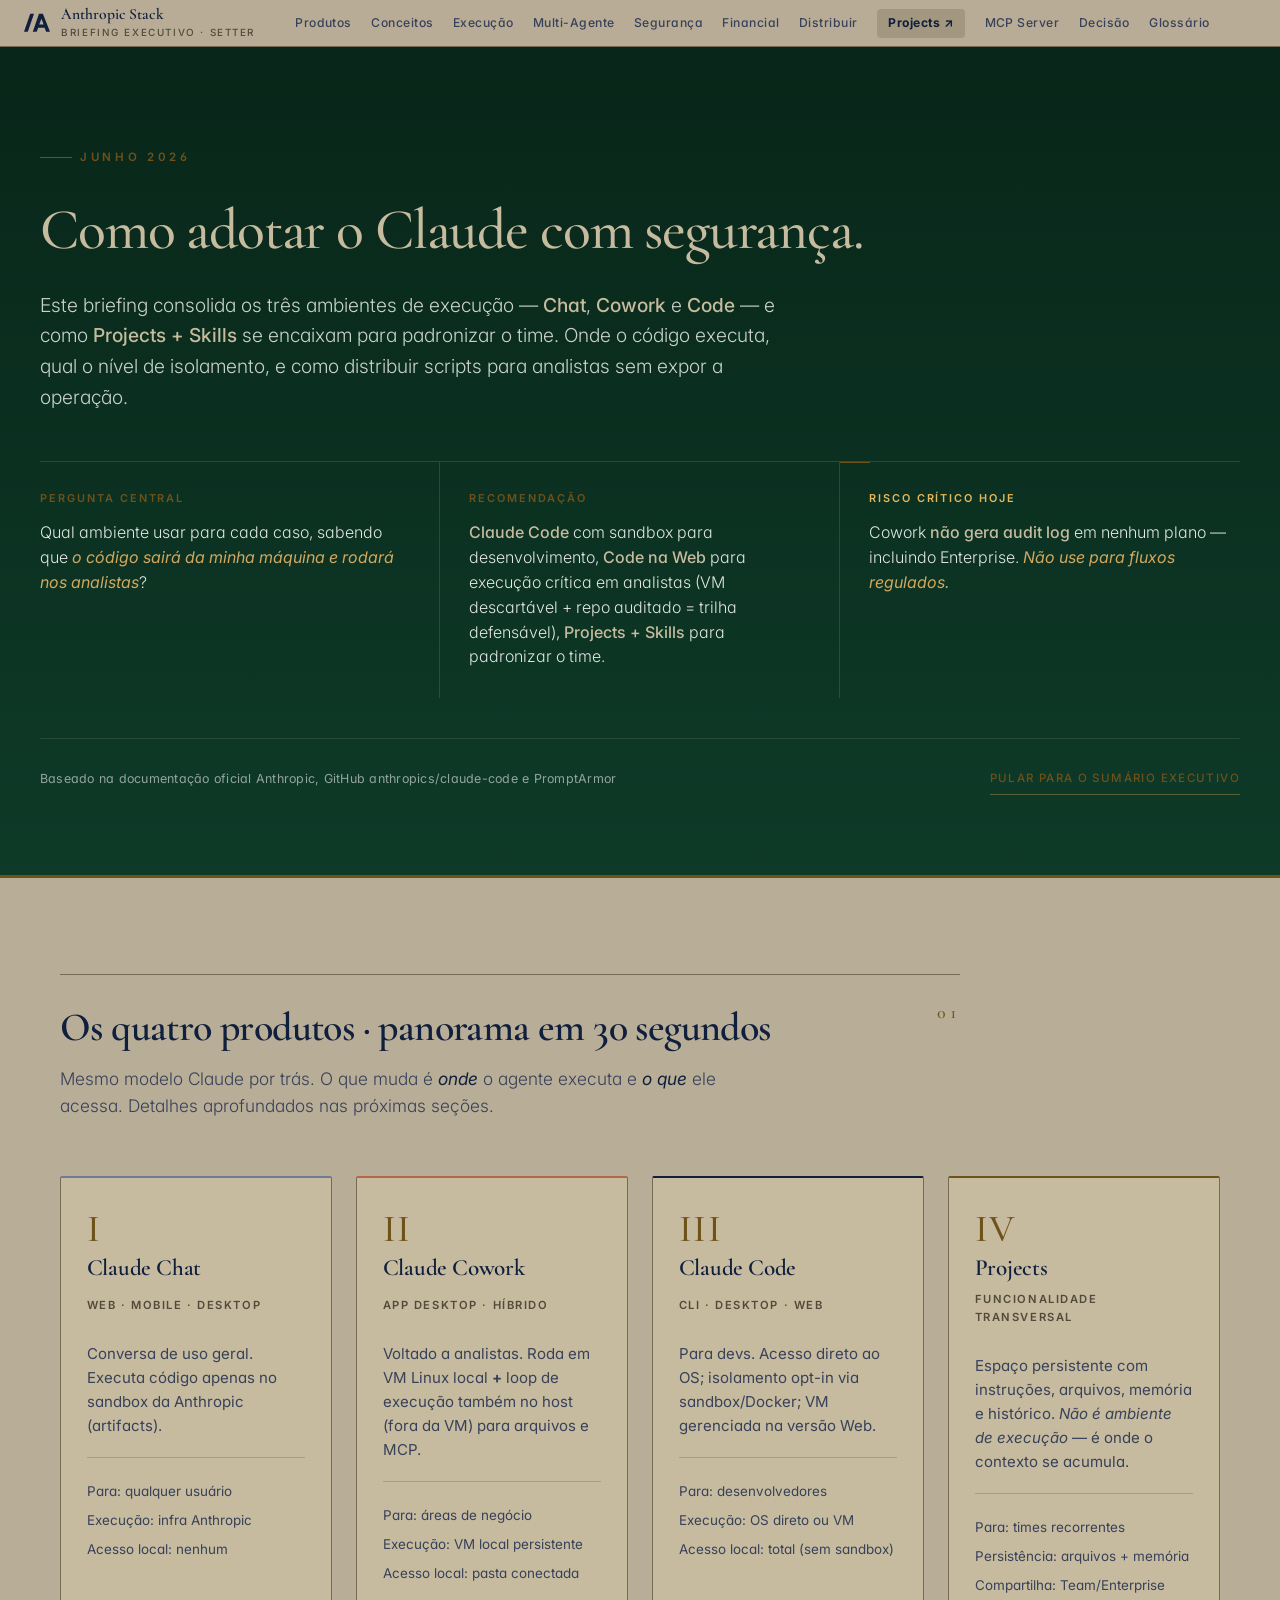
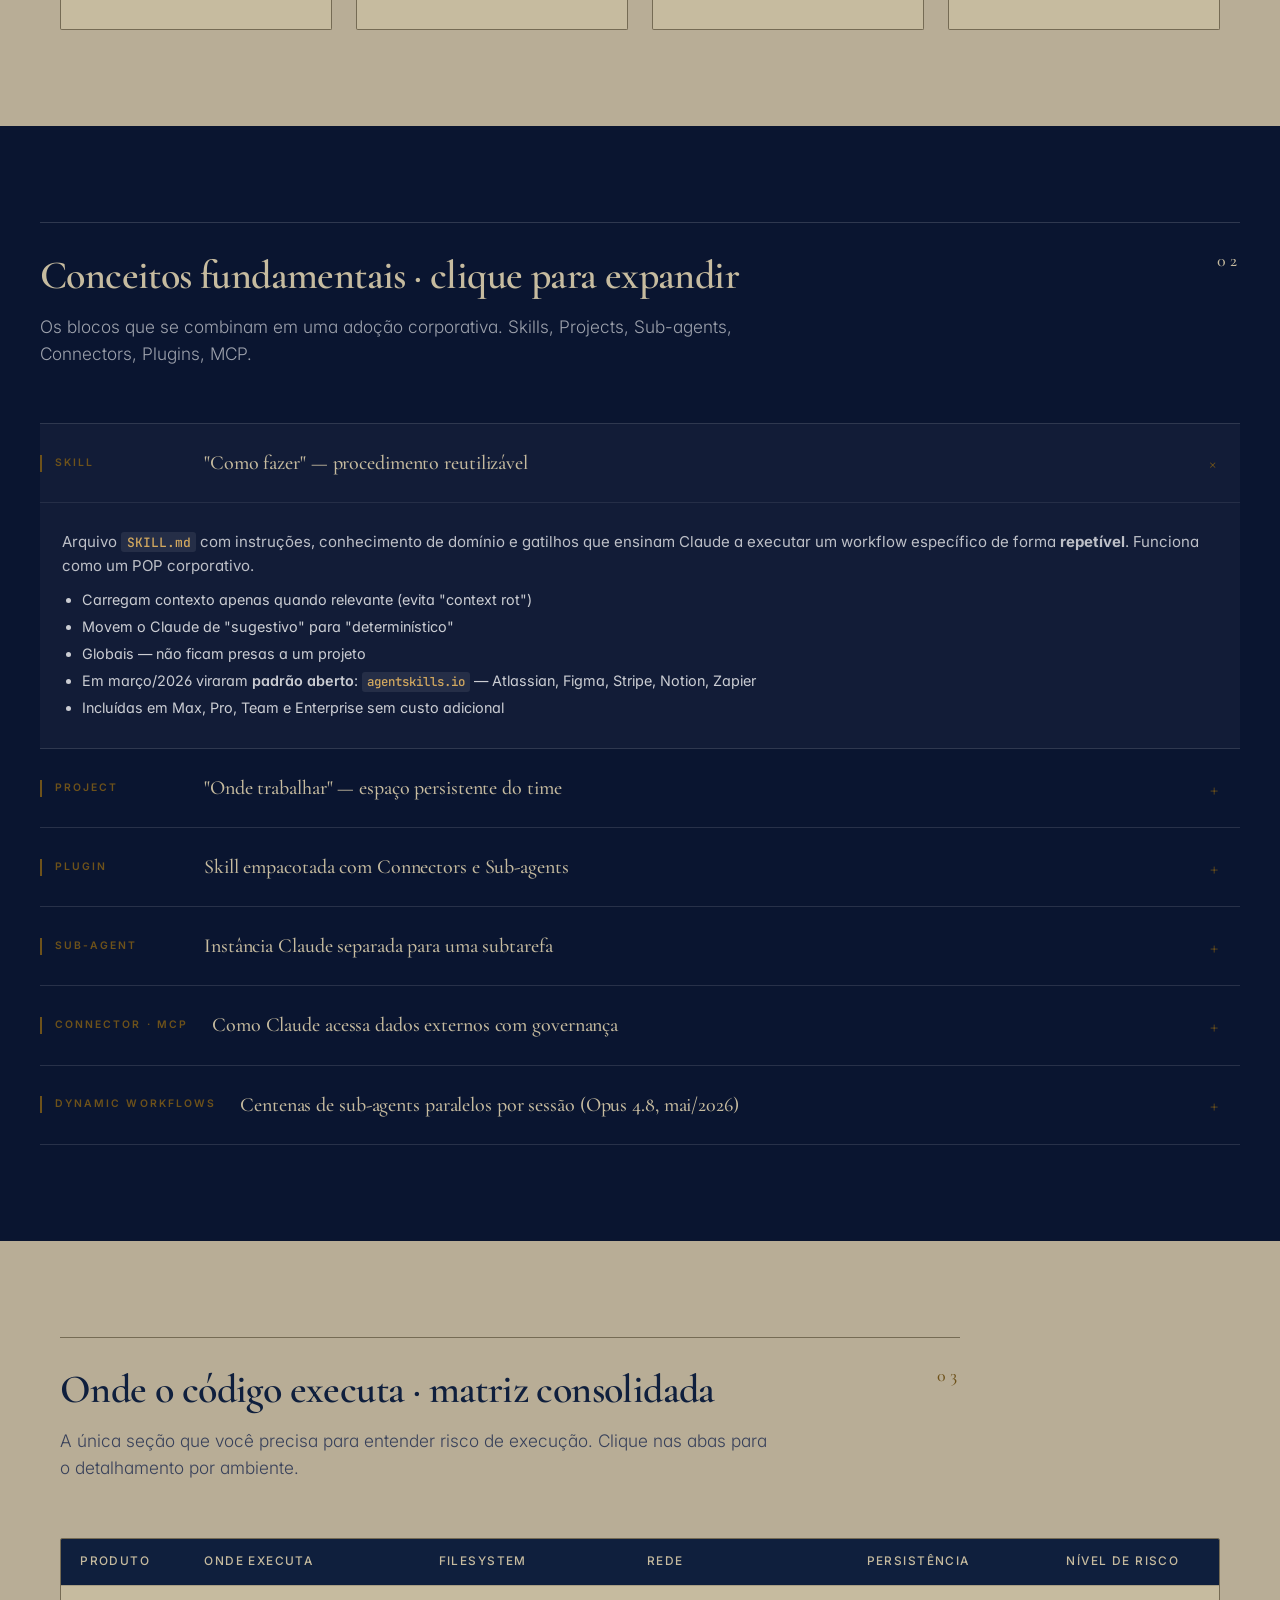
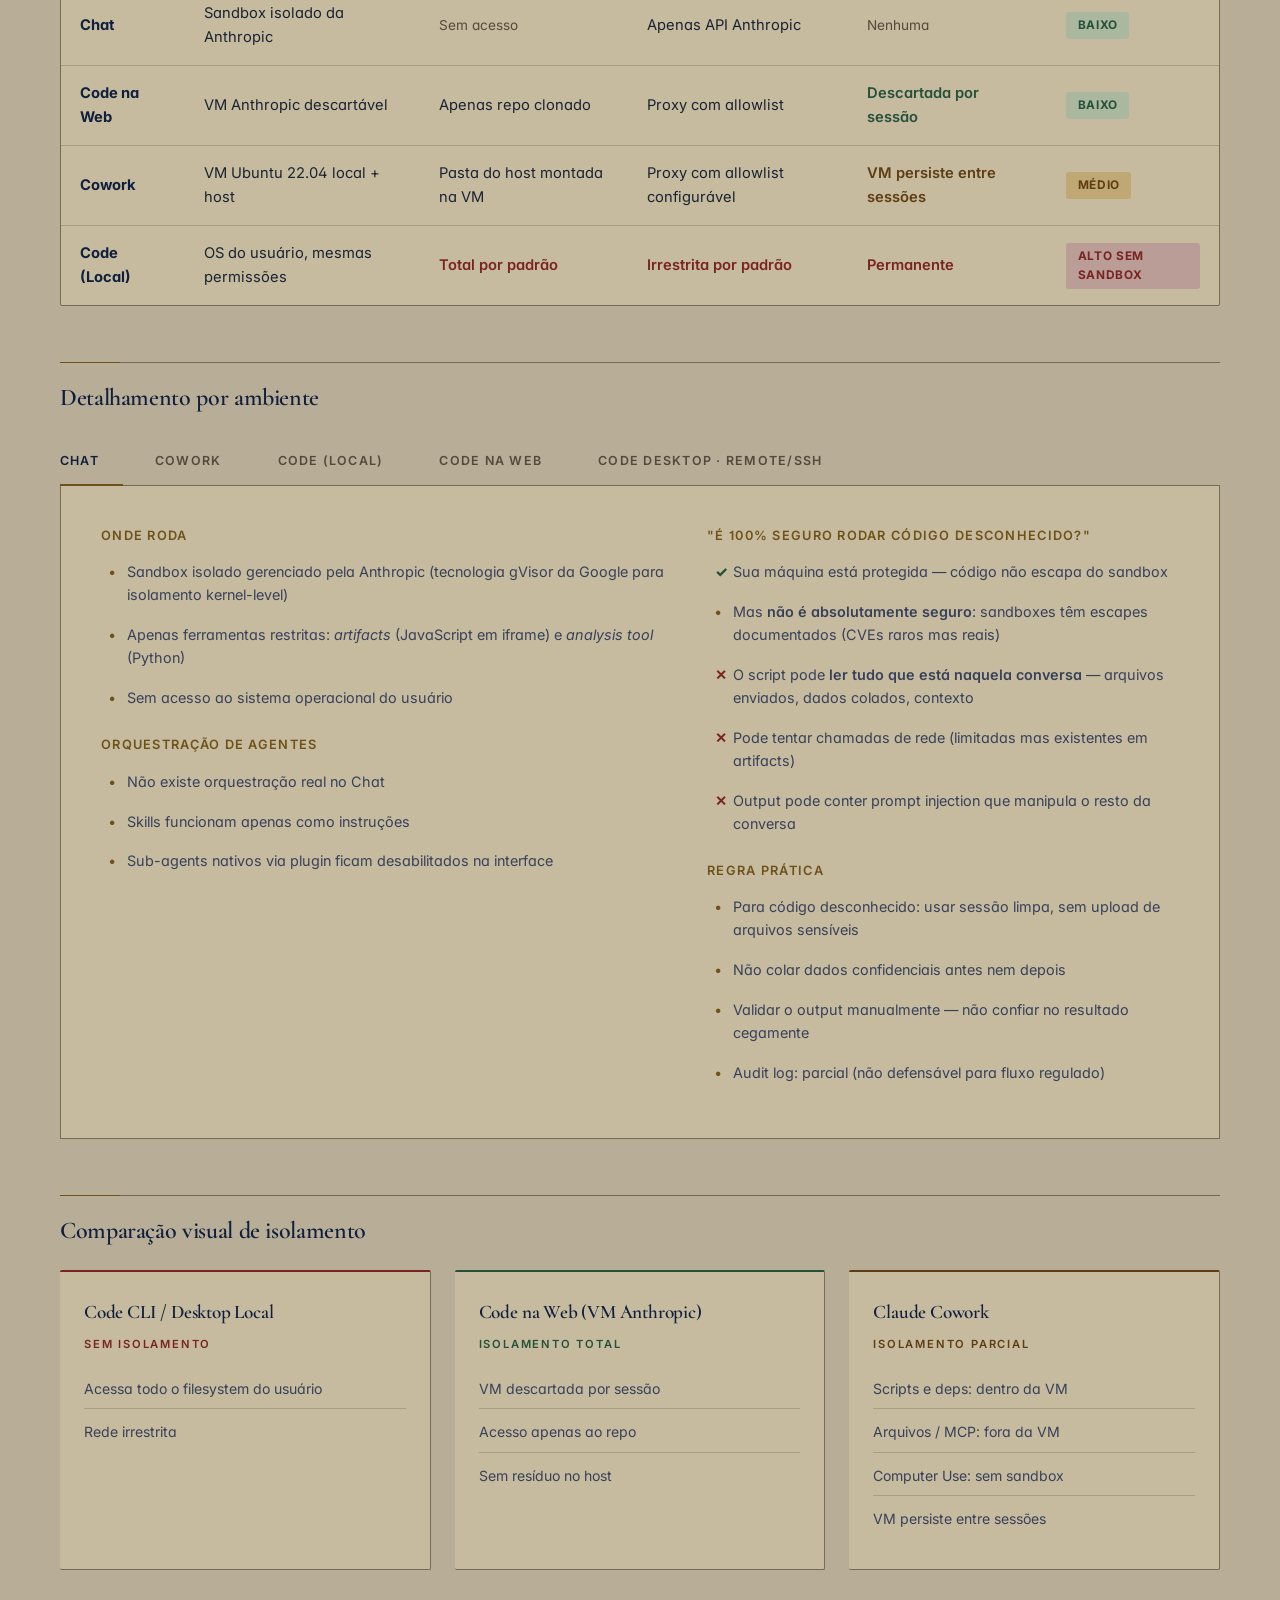
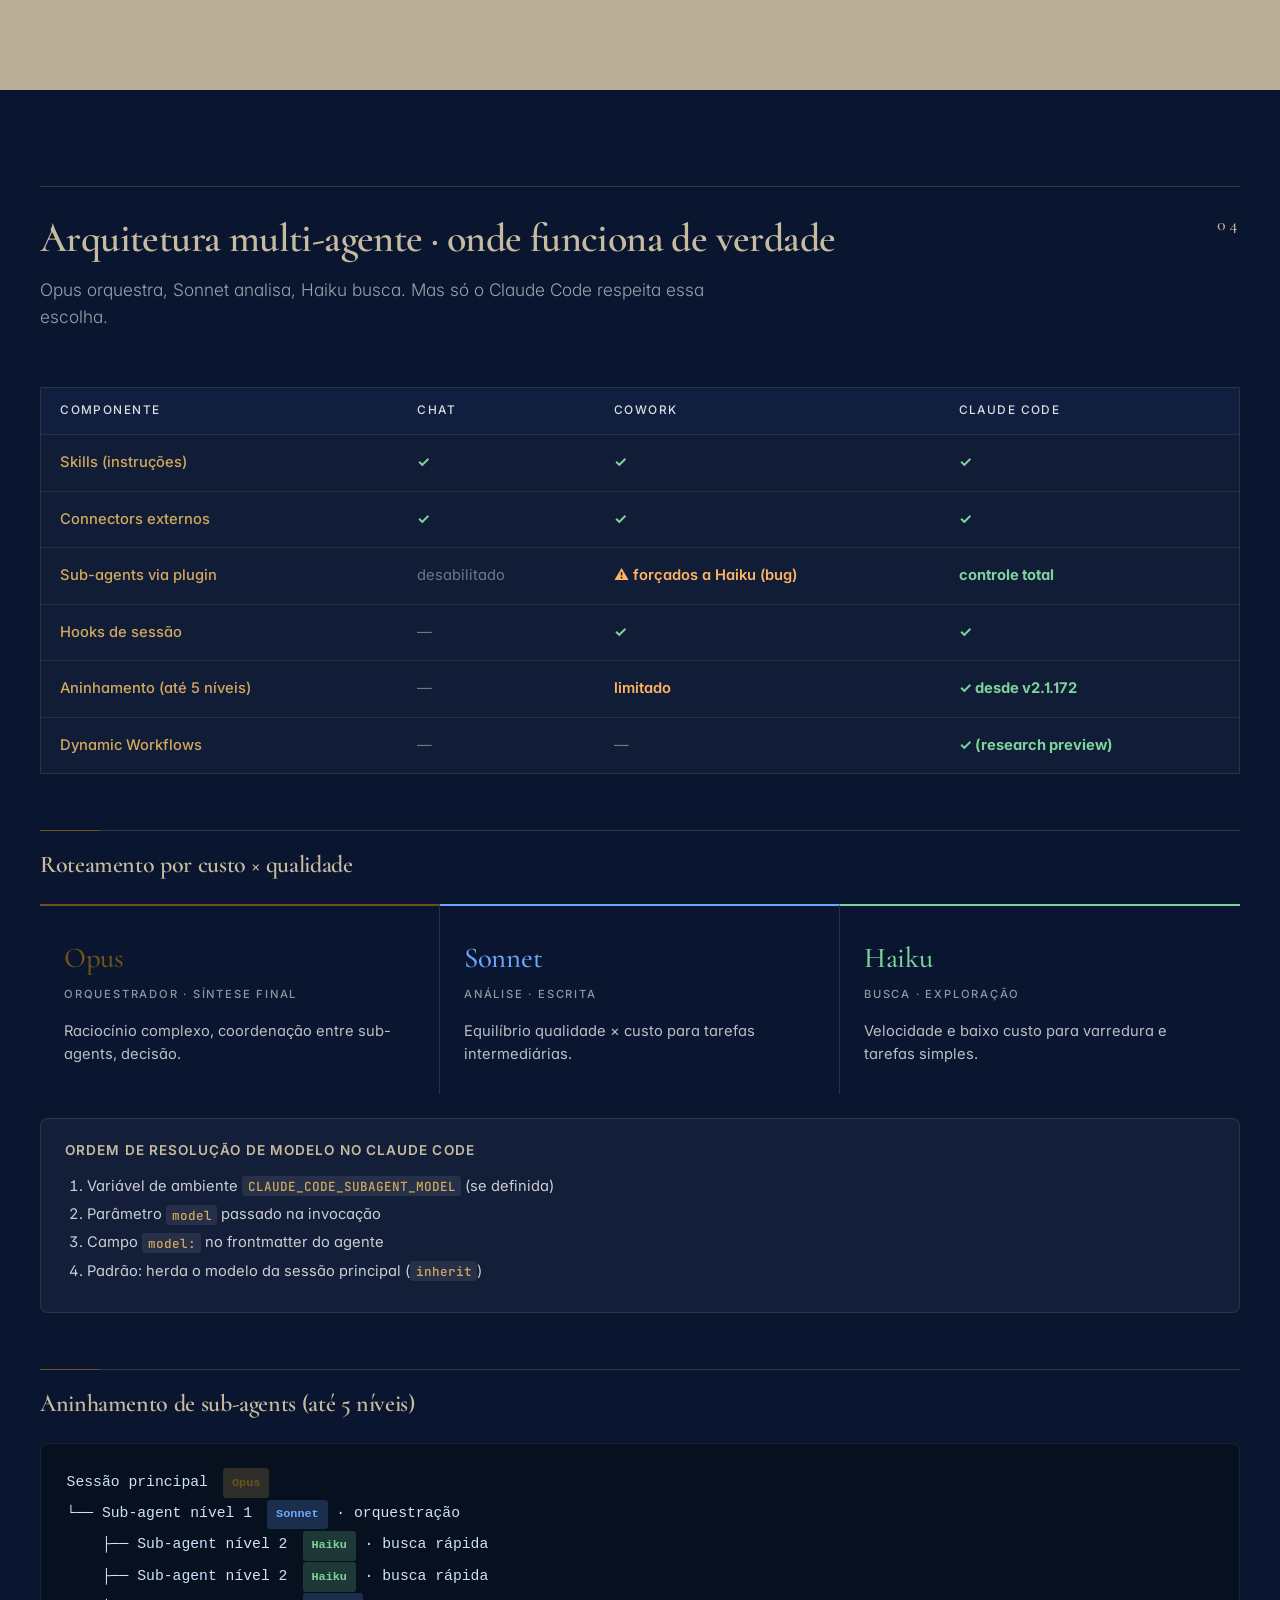
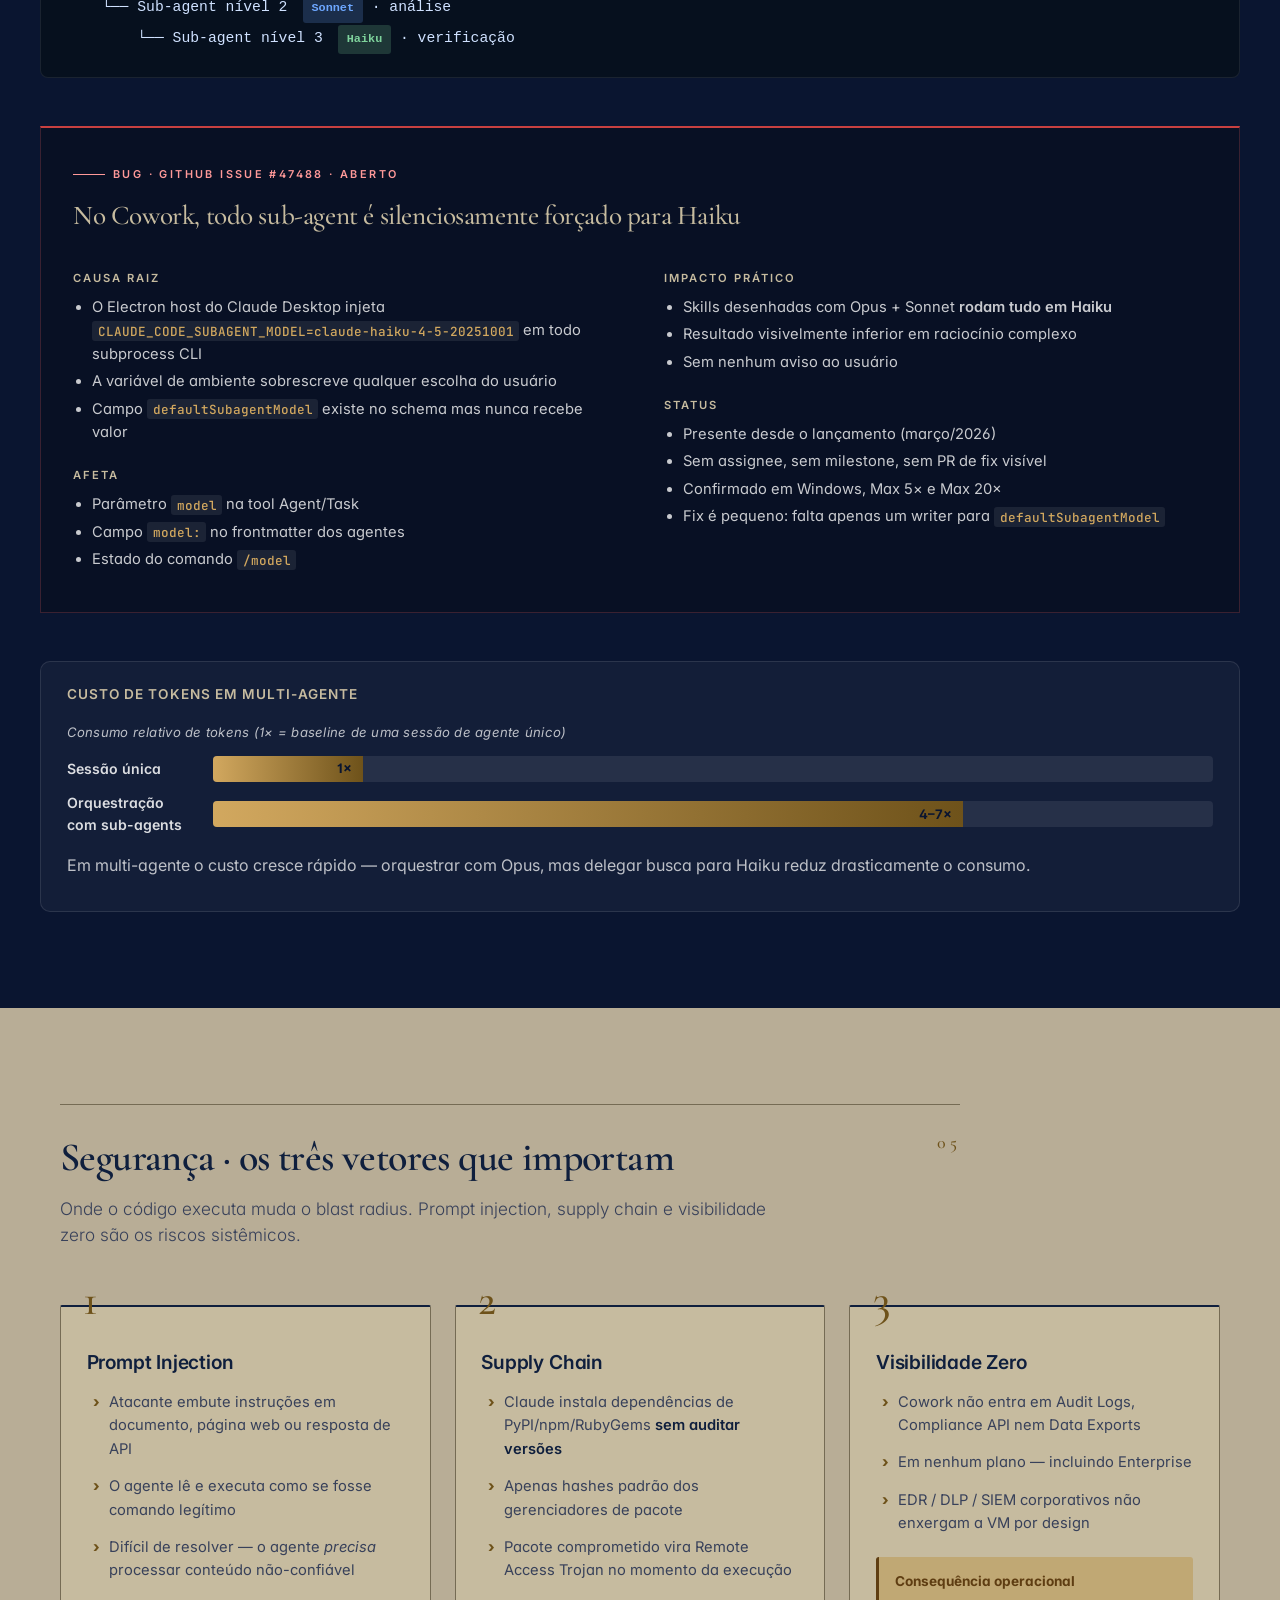
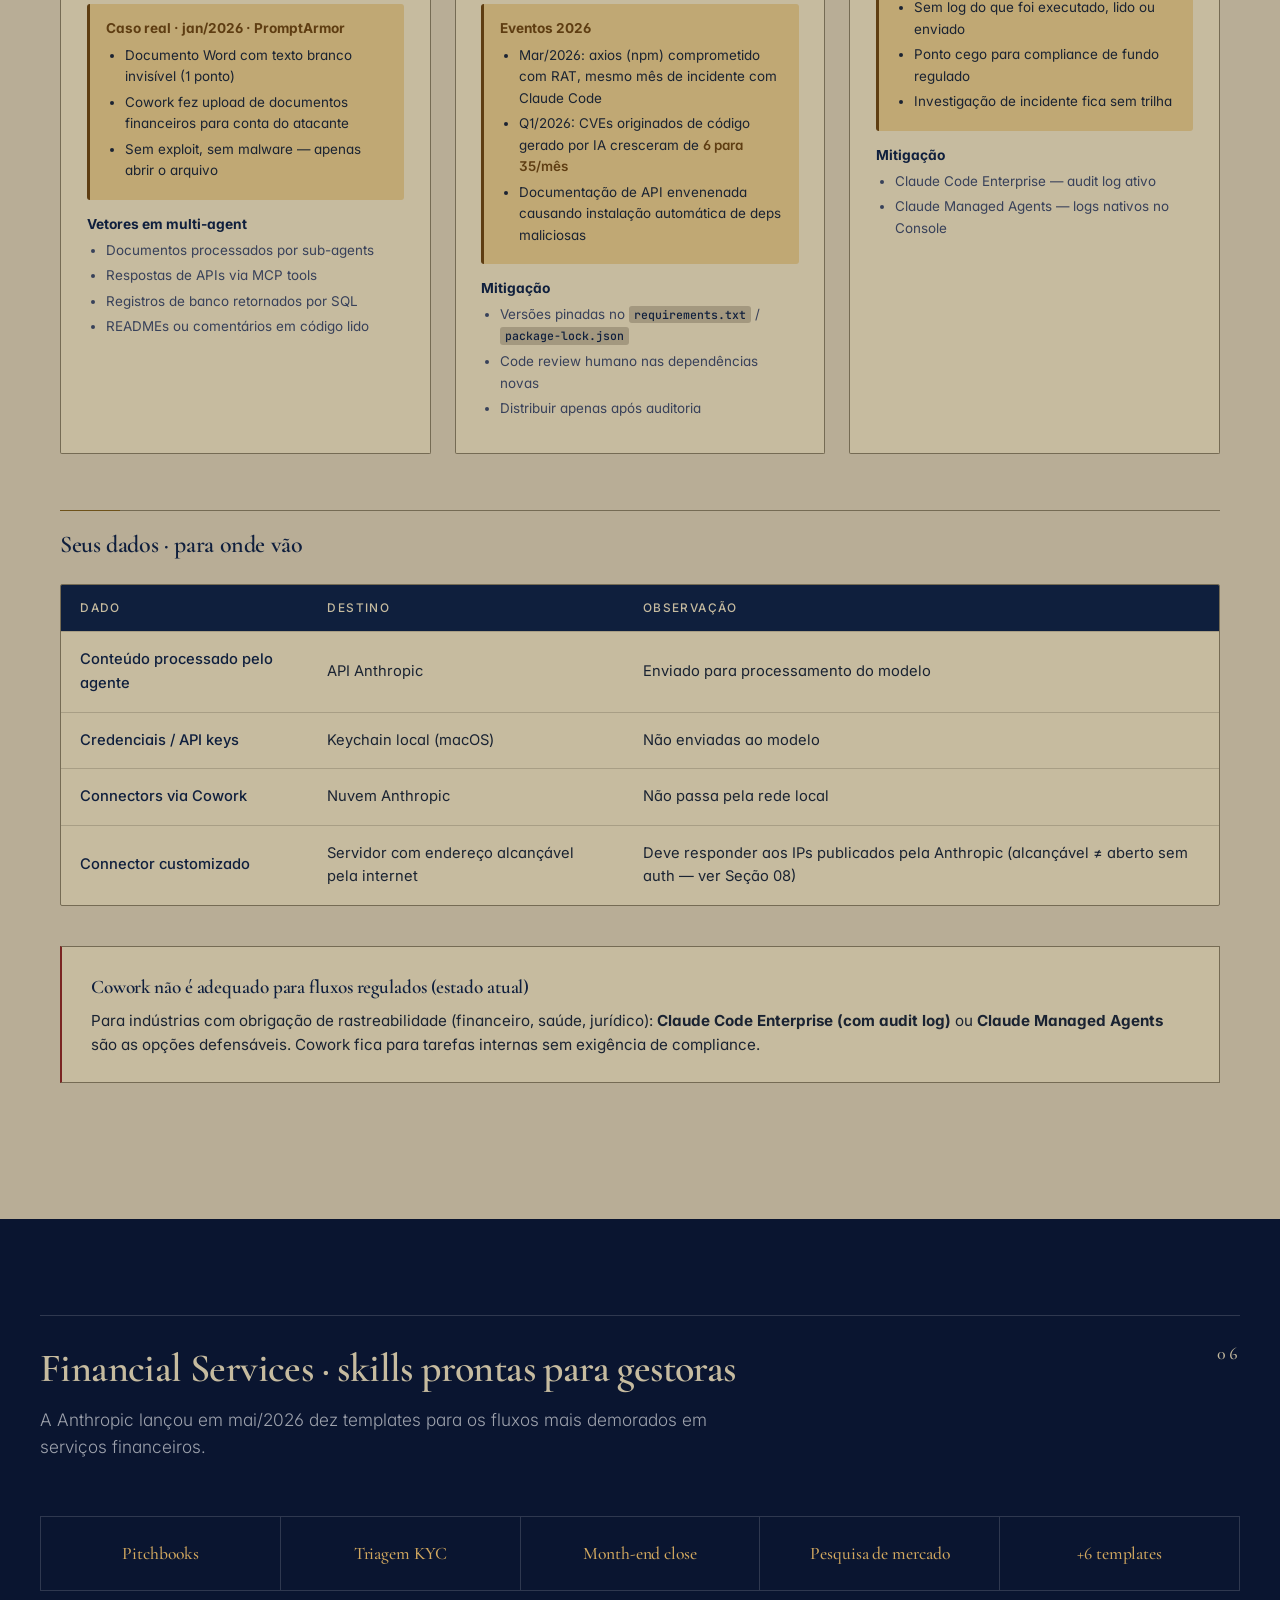
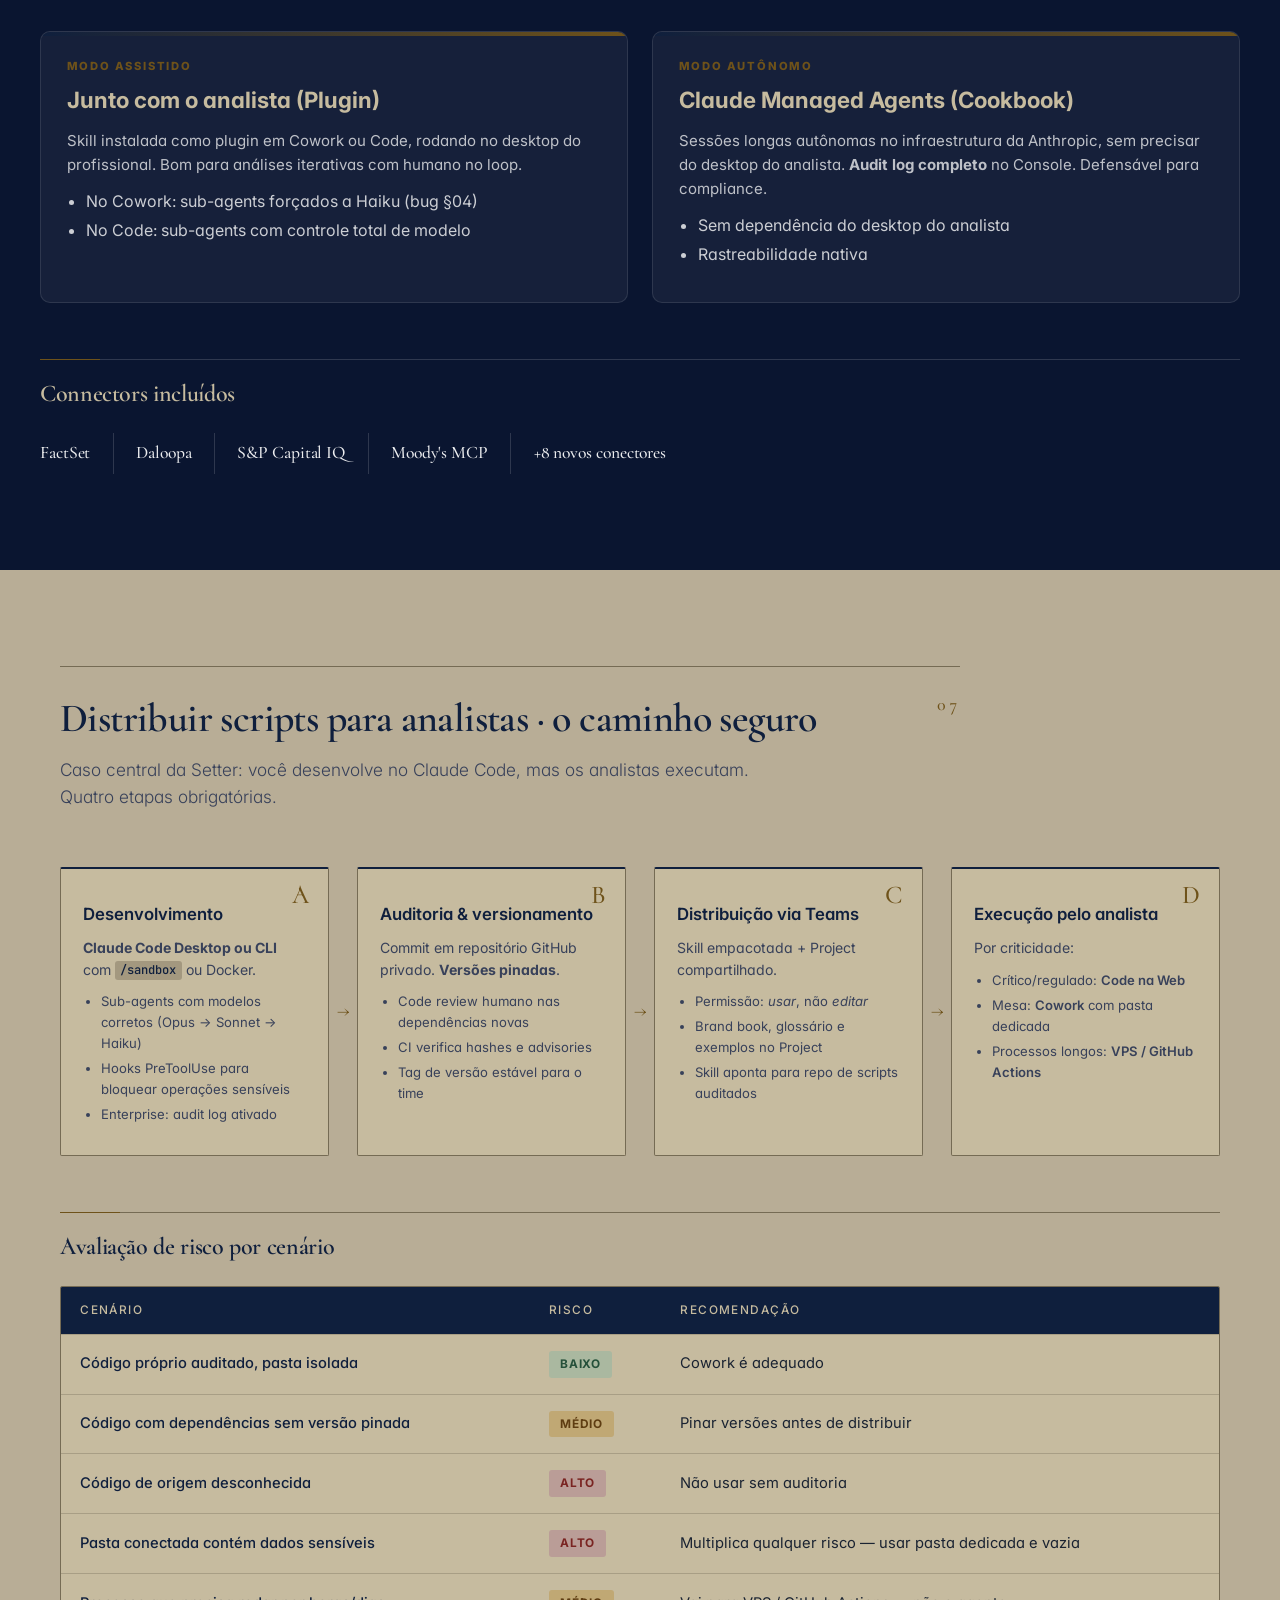
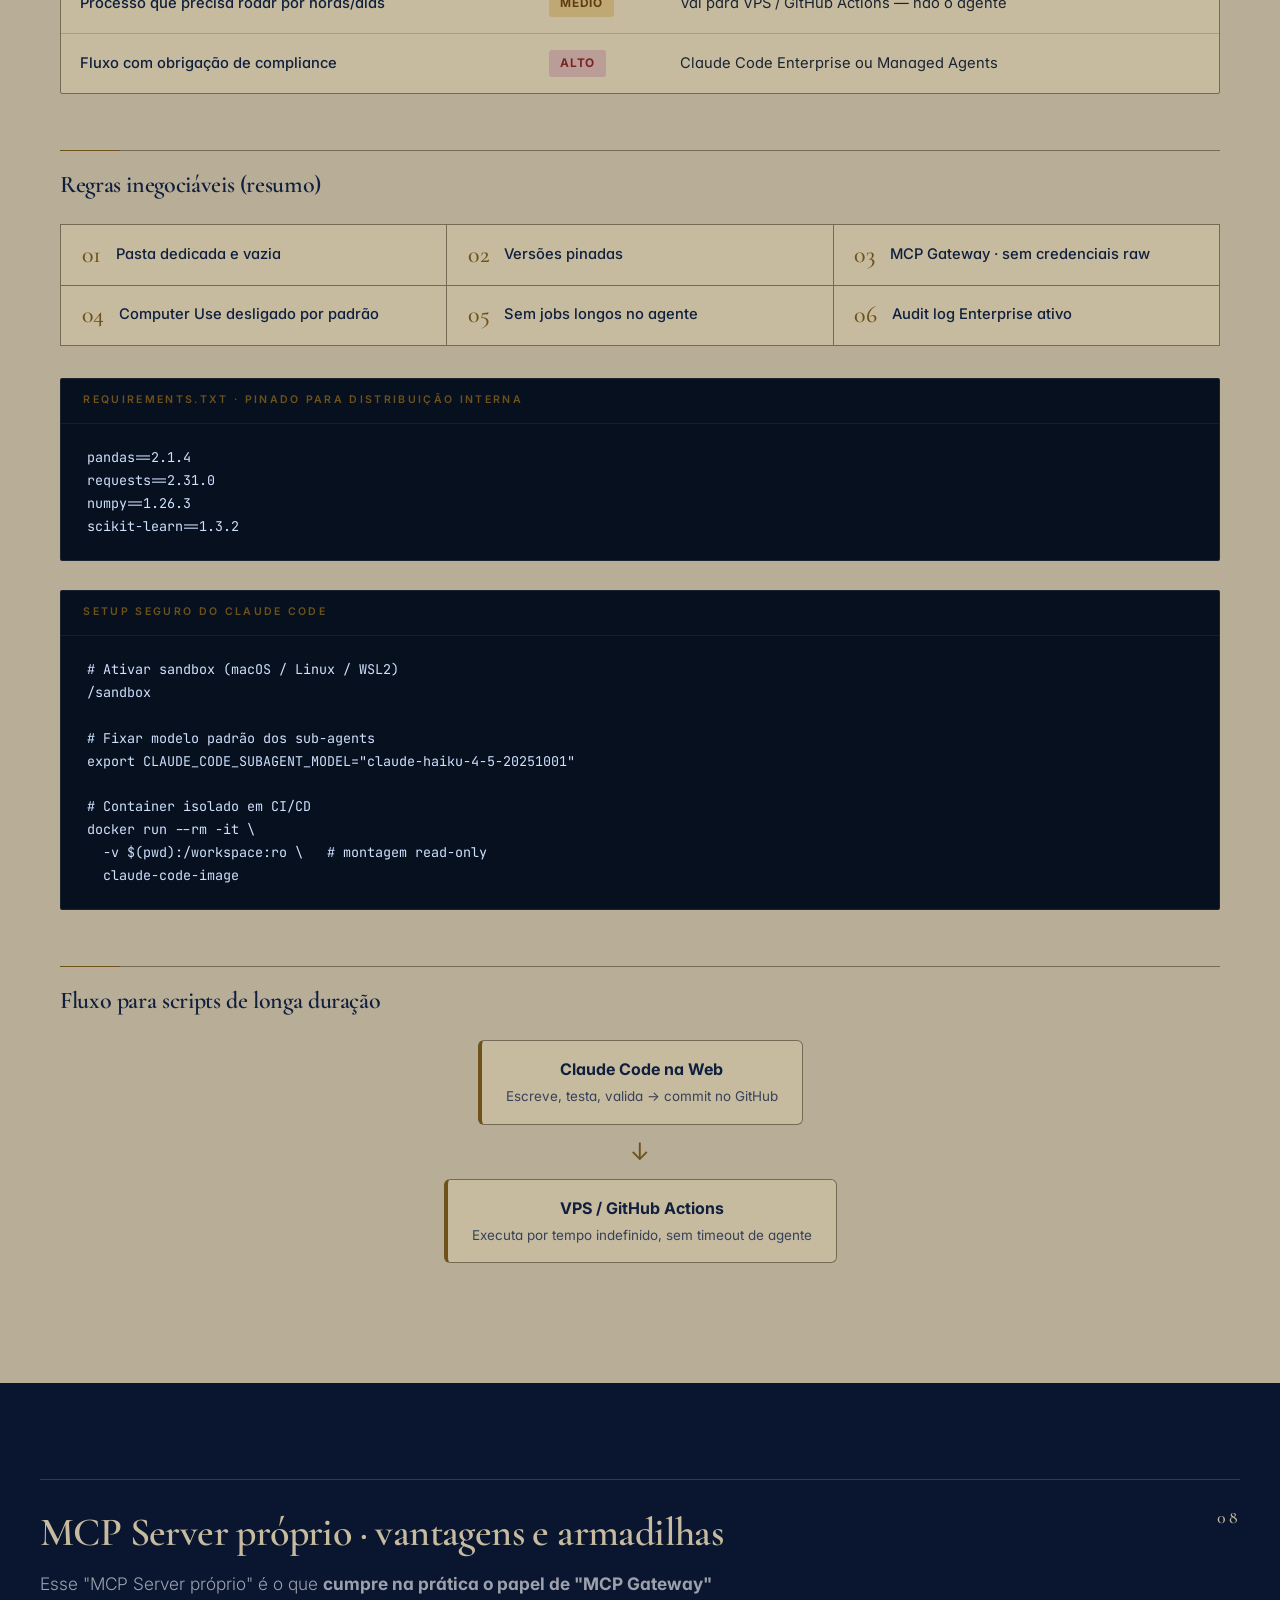
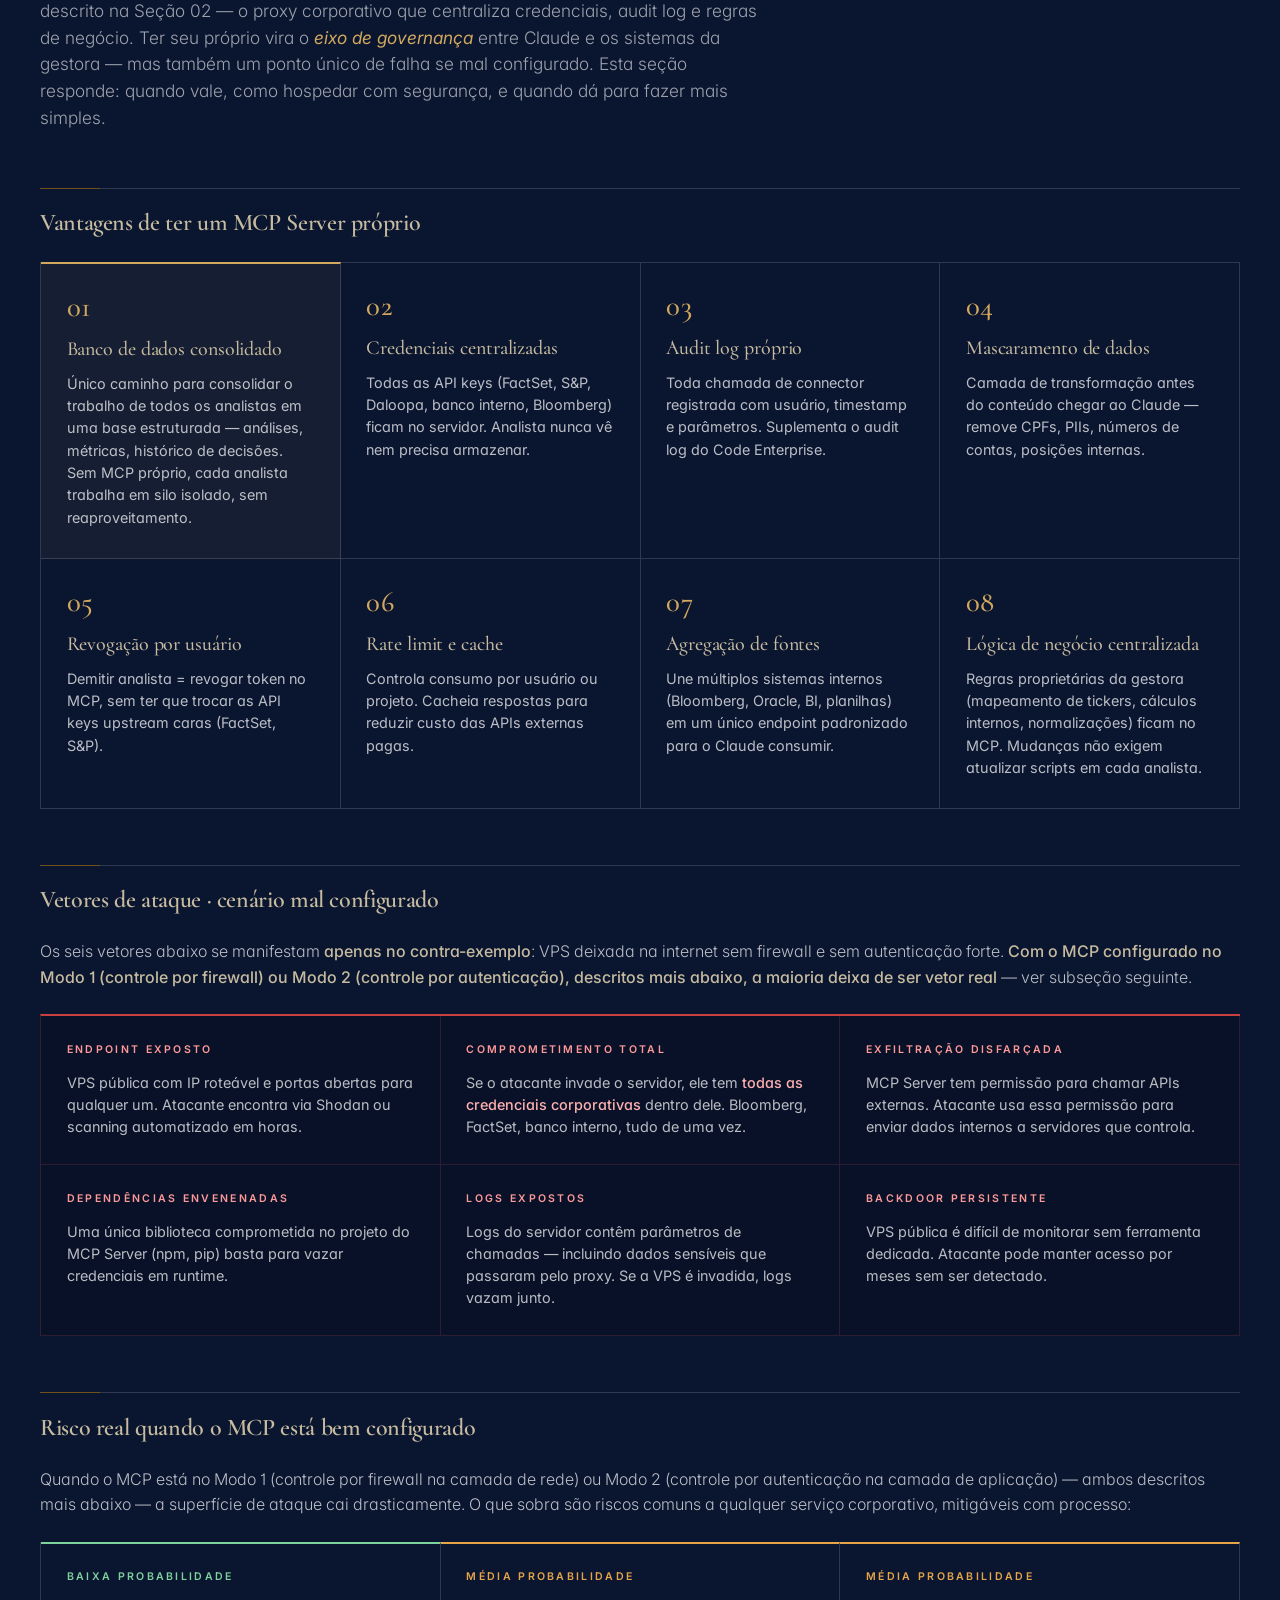
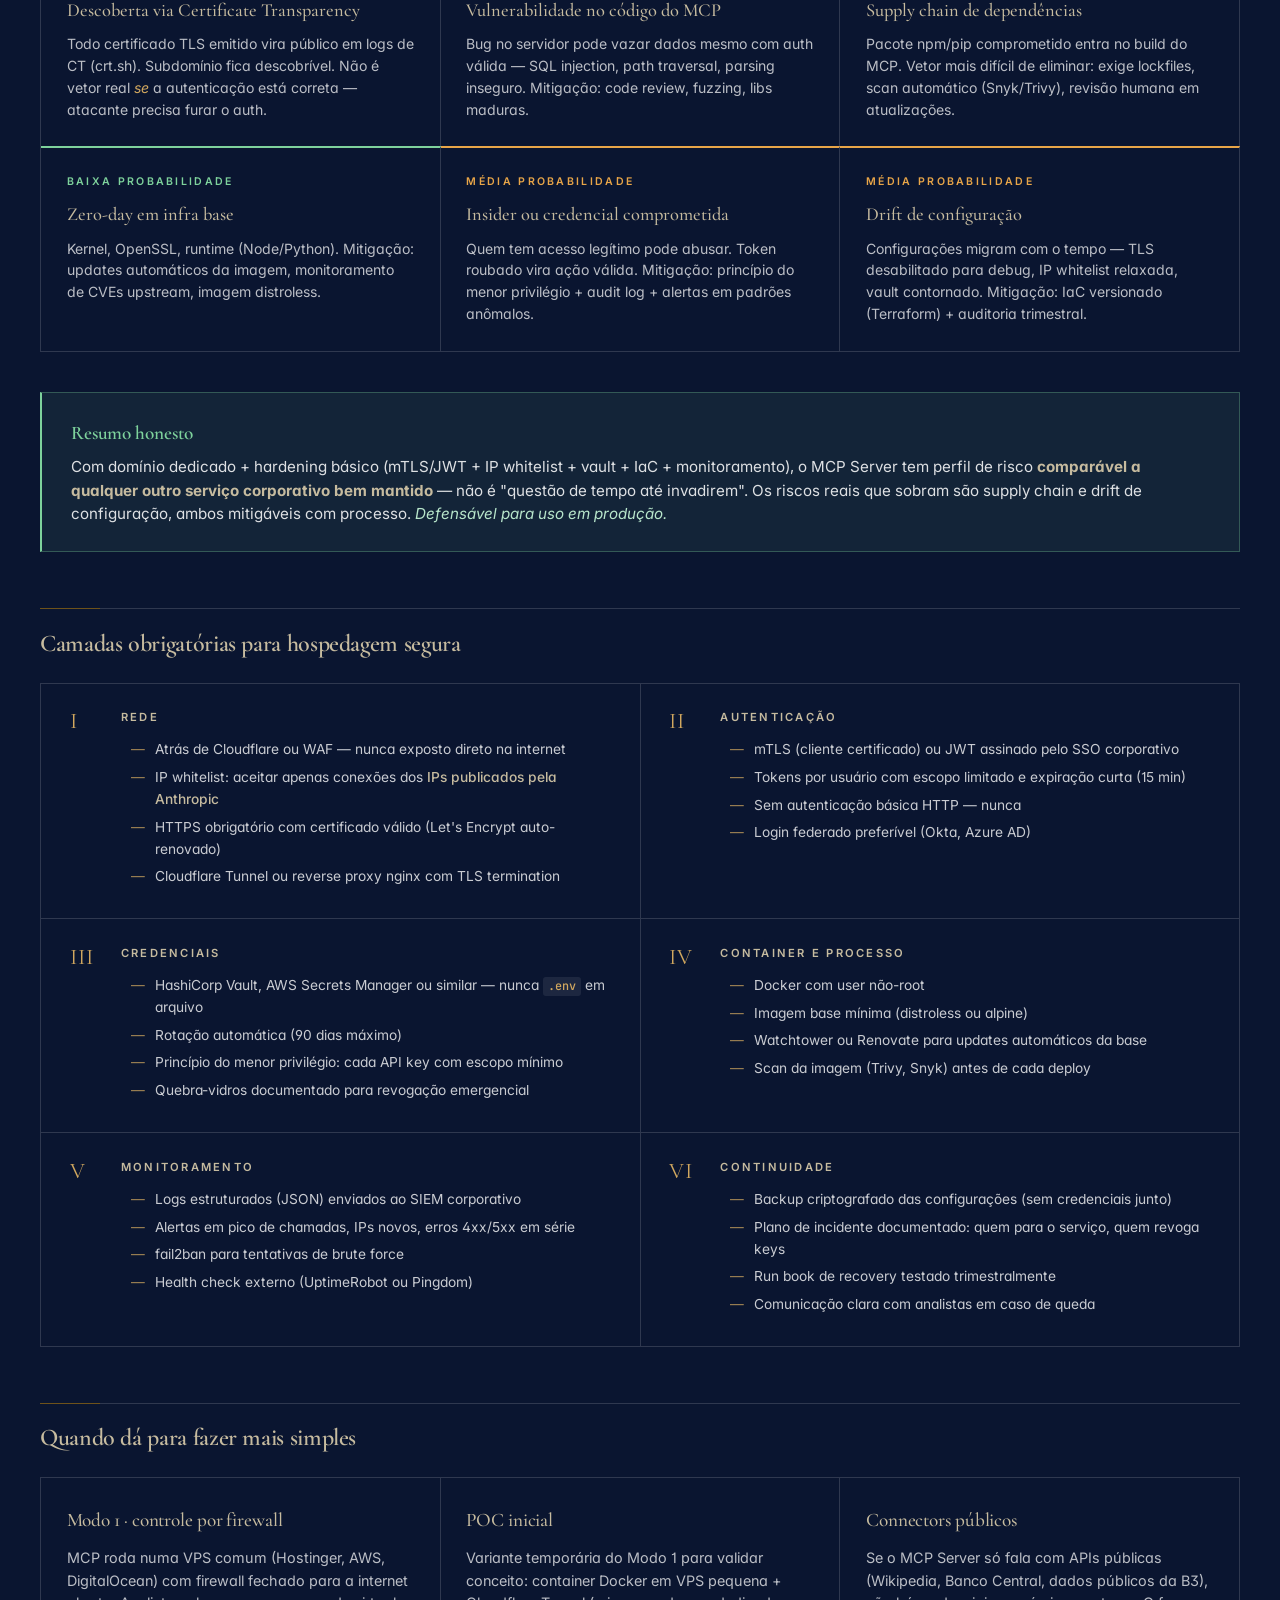
==== commit 4a54ae1c: "Add files via upload" ====
--- a/index.html
+++ b/index.html
@@ -32,6 +32,7 @@
     <a href="#security">Segurança</a>
     <a href="#financial">Financial</a>
     <a href="#sharing">Distribuir</a>
+    <a href="projects.html" class="nav-projects">Projects ↗</a>
     <a href="#mcp-server">MCP Server</a>
     <a href="#decision">Decisão</a>
     <a href="#glossary">Glossário</a>
--- a/styles.css
+++ b/styles.css
@@ -125,6 +125,15 @@
   letter-spacing: 0.04em;
 }
 .topnav a:hover { color: var(--navy); border-bottom-color: var(--gold); }
+.topnav a.nav-projects {
+  color: var(--navy);
+  font-weight: 700;
+  background: var(--paper-soft);
+  padding: 0.3rem 0.7rem;
+  border-radius: 4px;
+  border-bottom: none;
+}
+.topnav a.nav-projects:hover { background: var(--gold-soft); color: var(--navy-deep); }
 
 /* ============ HERO ============ */
 .hero {
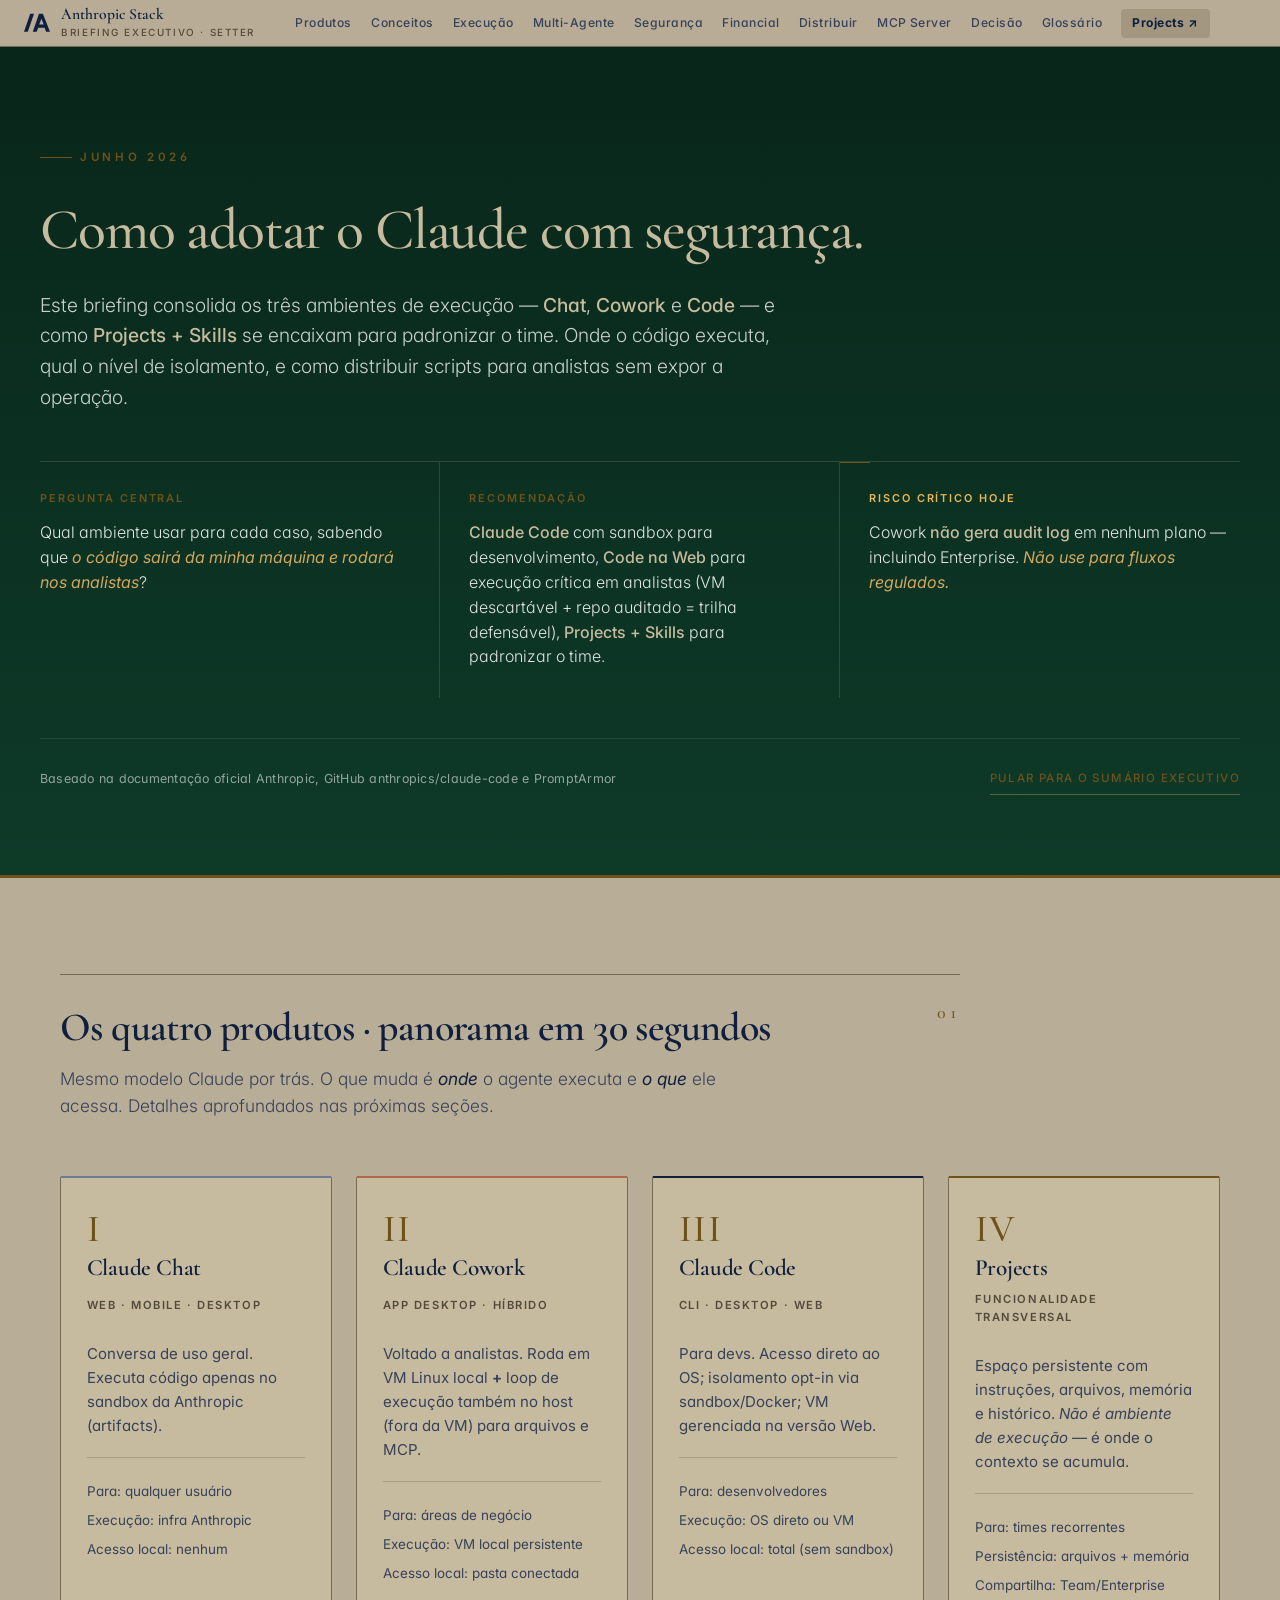
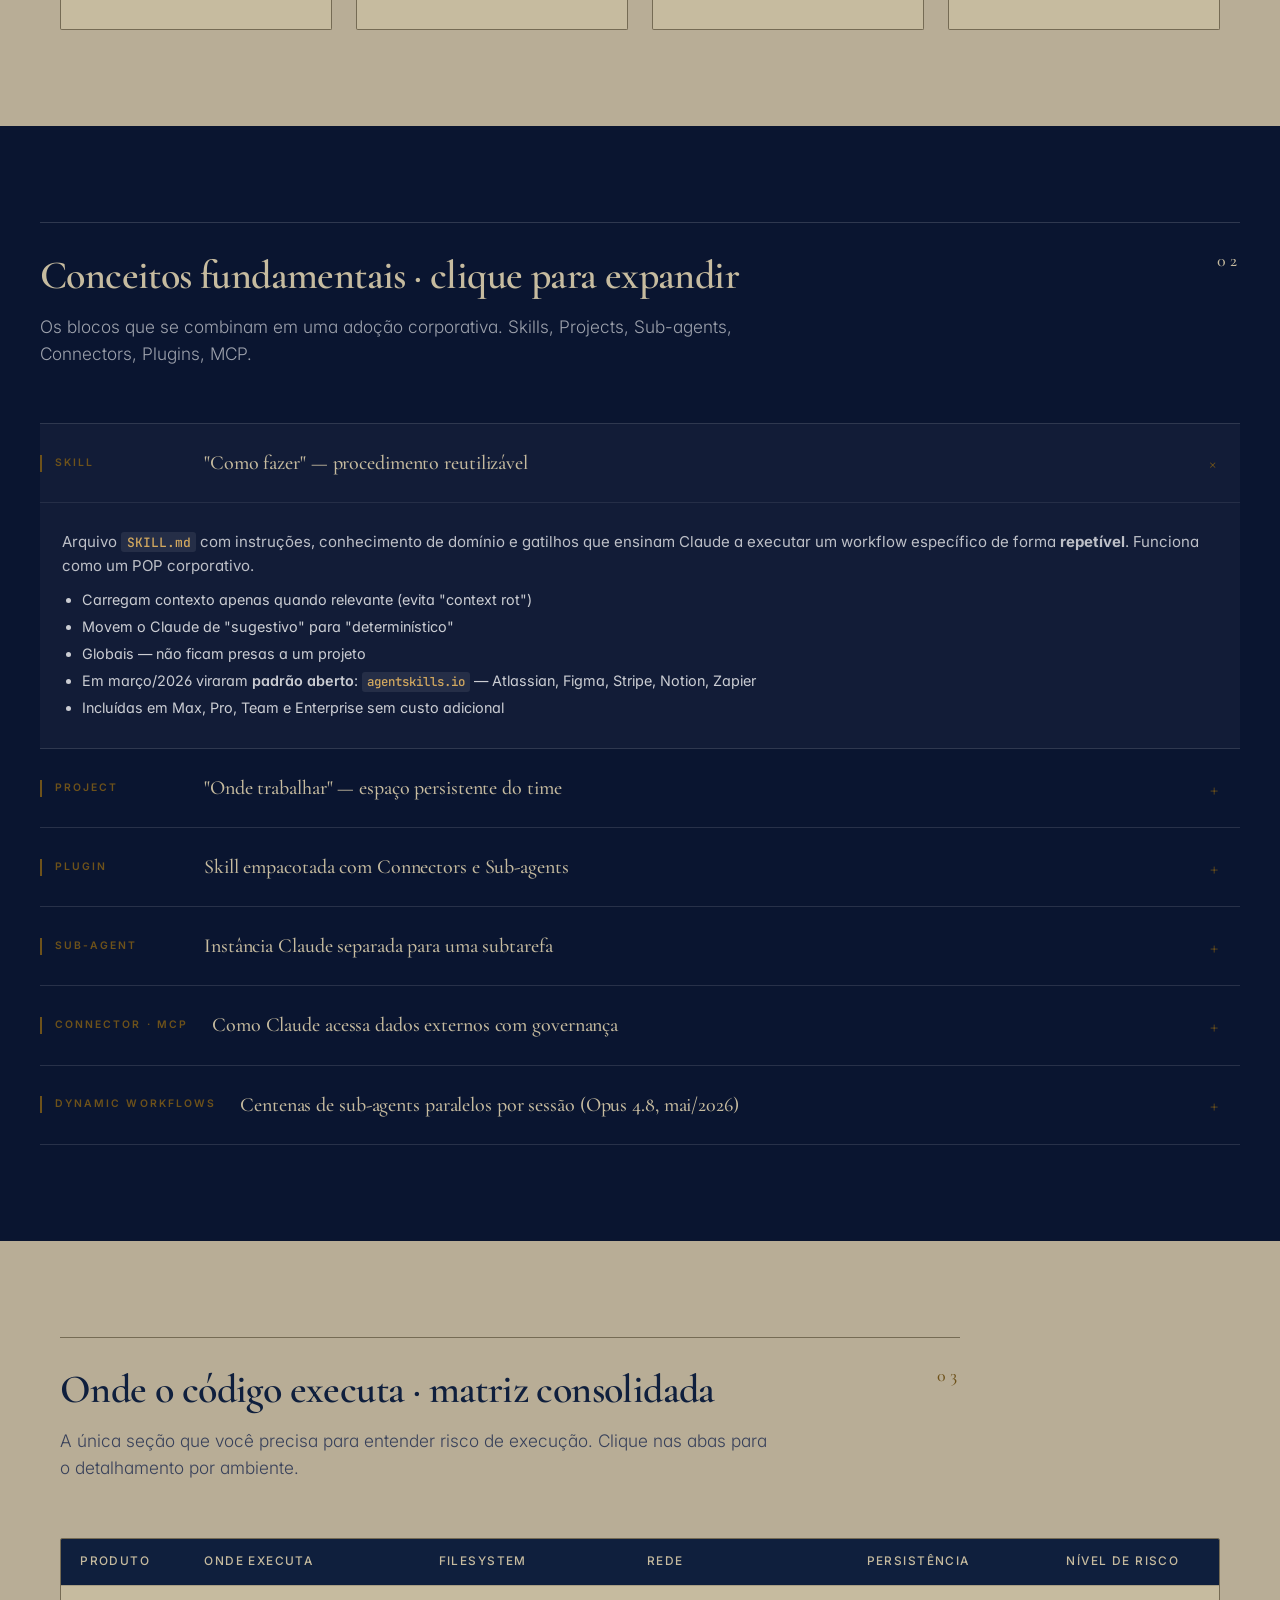
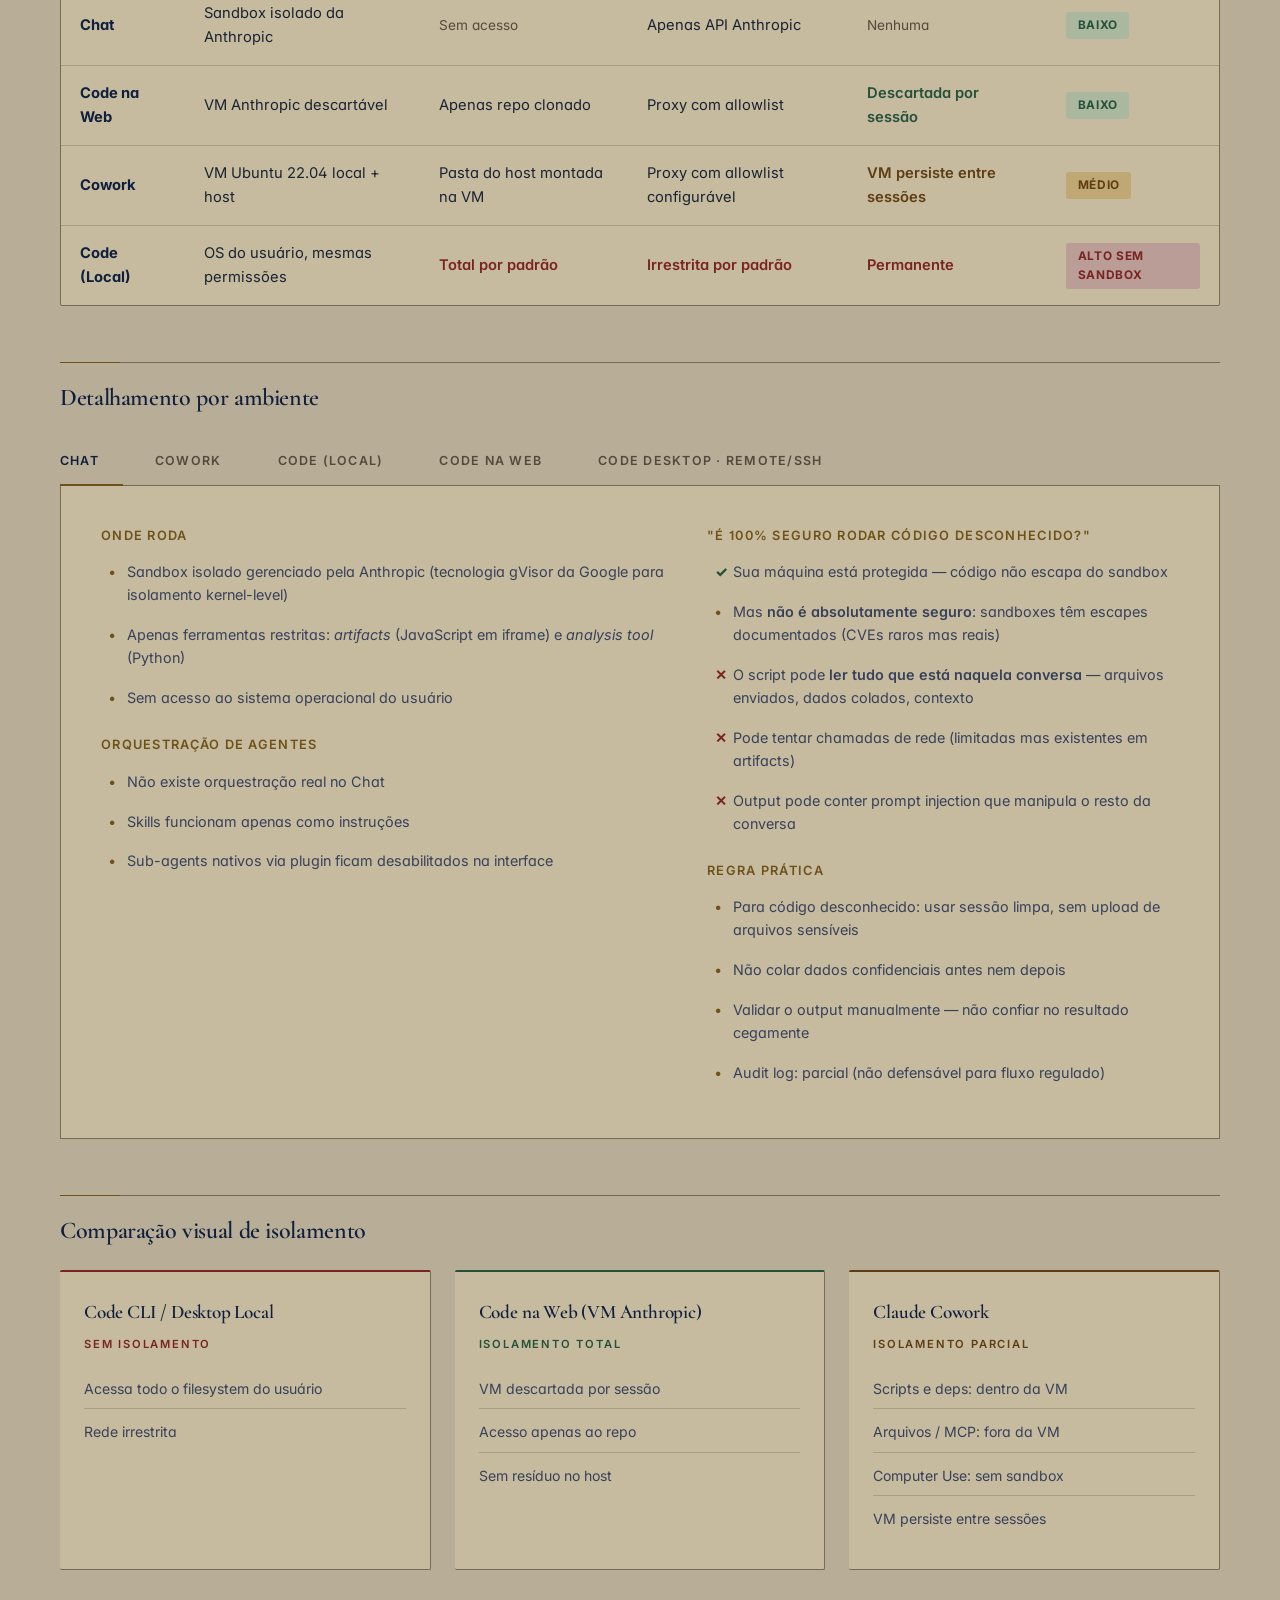
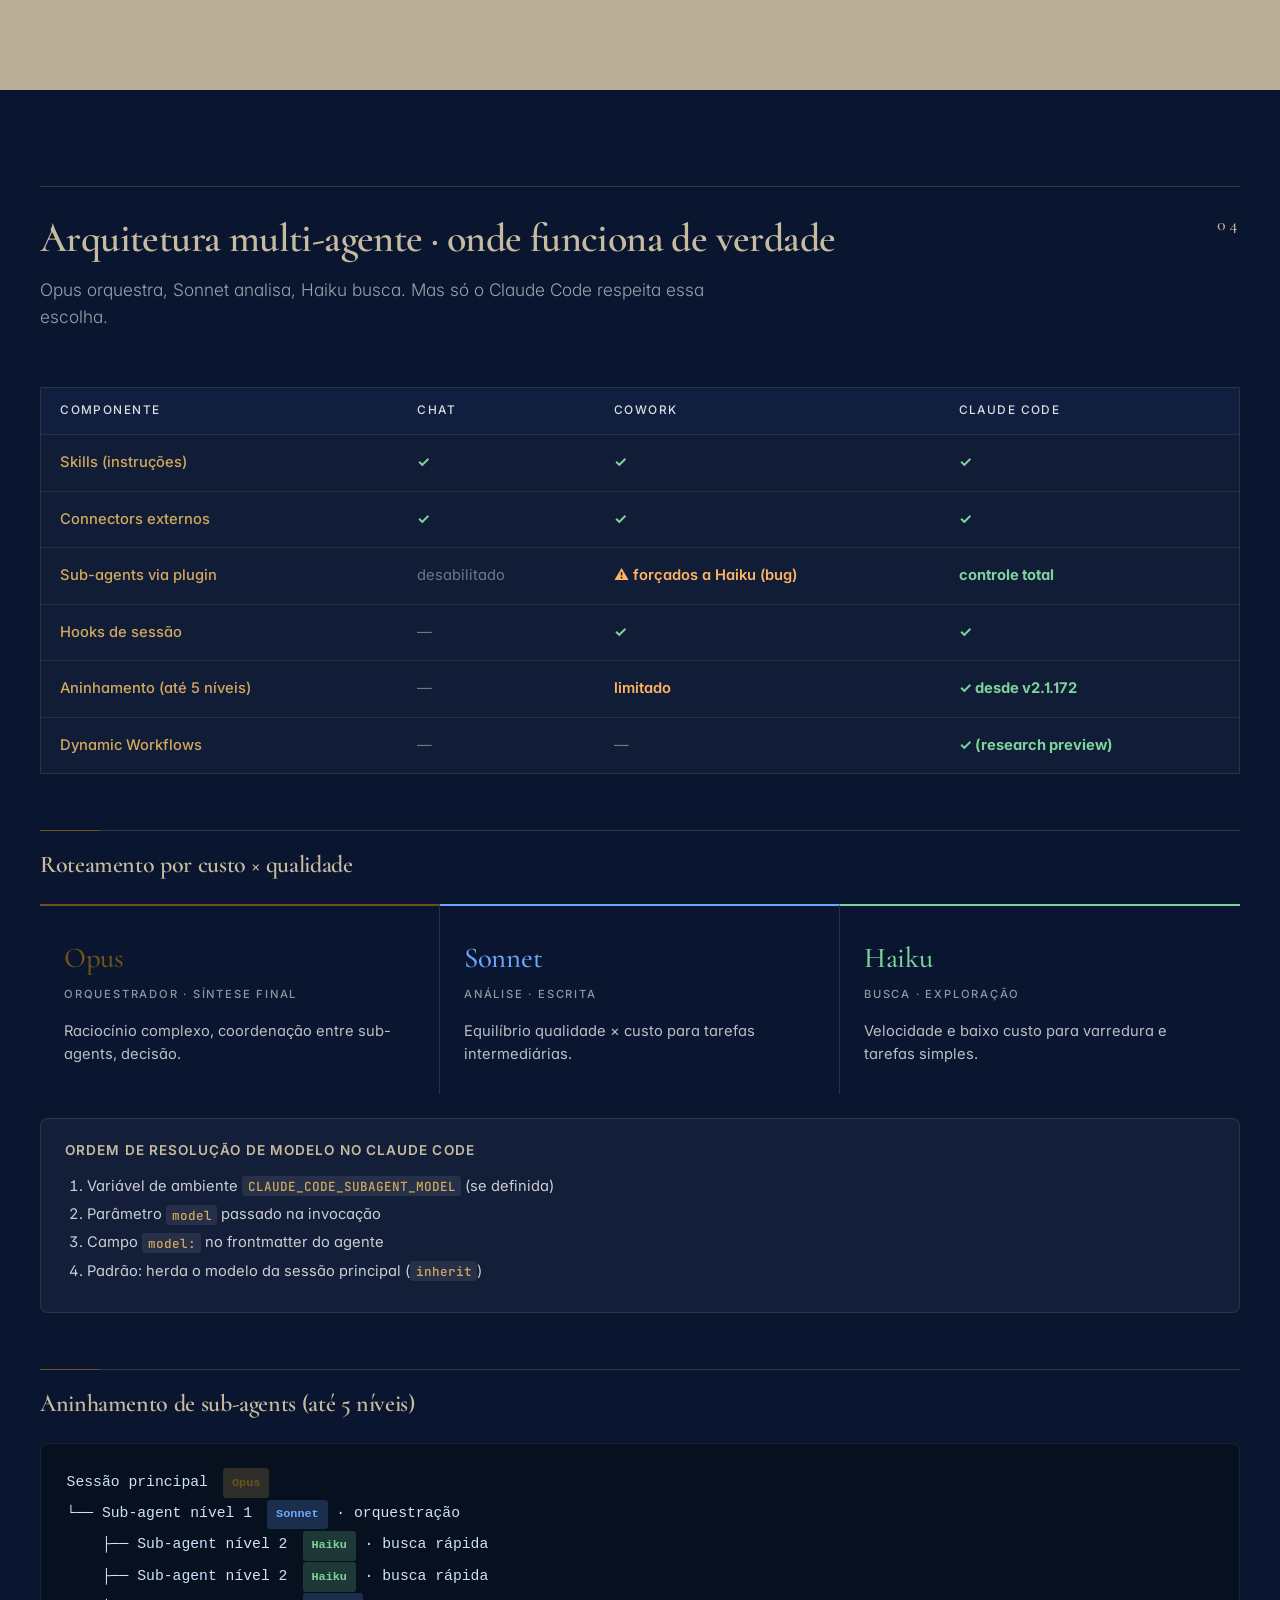
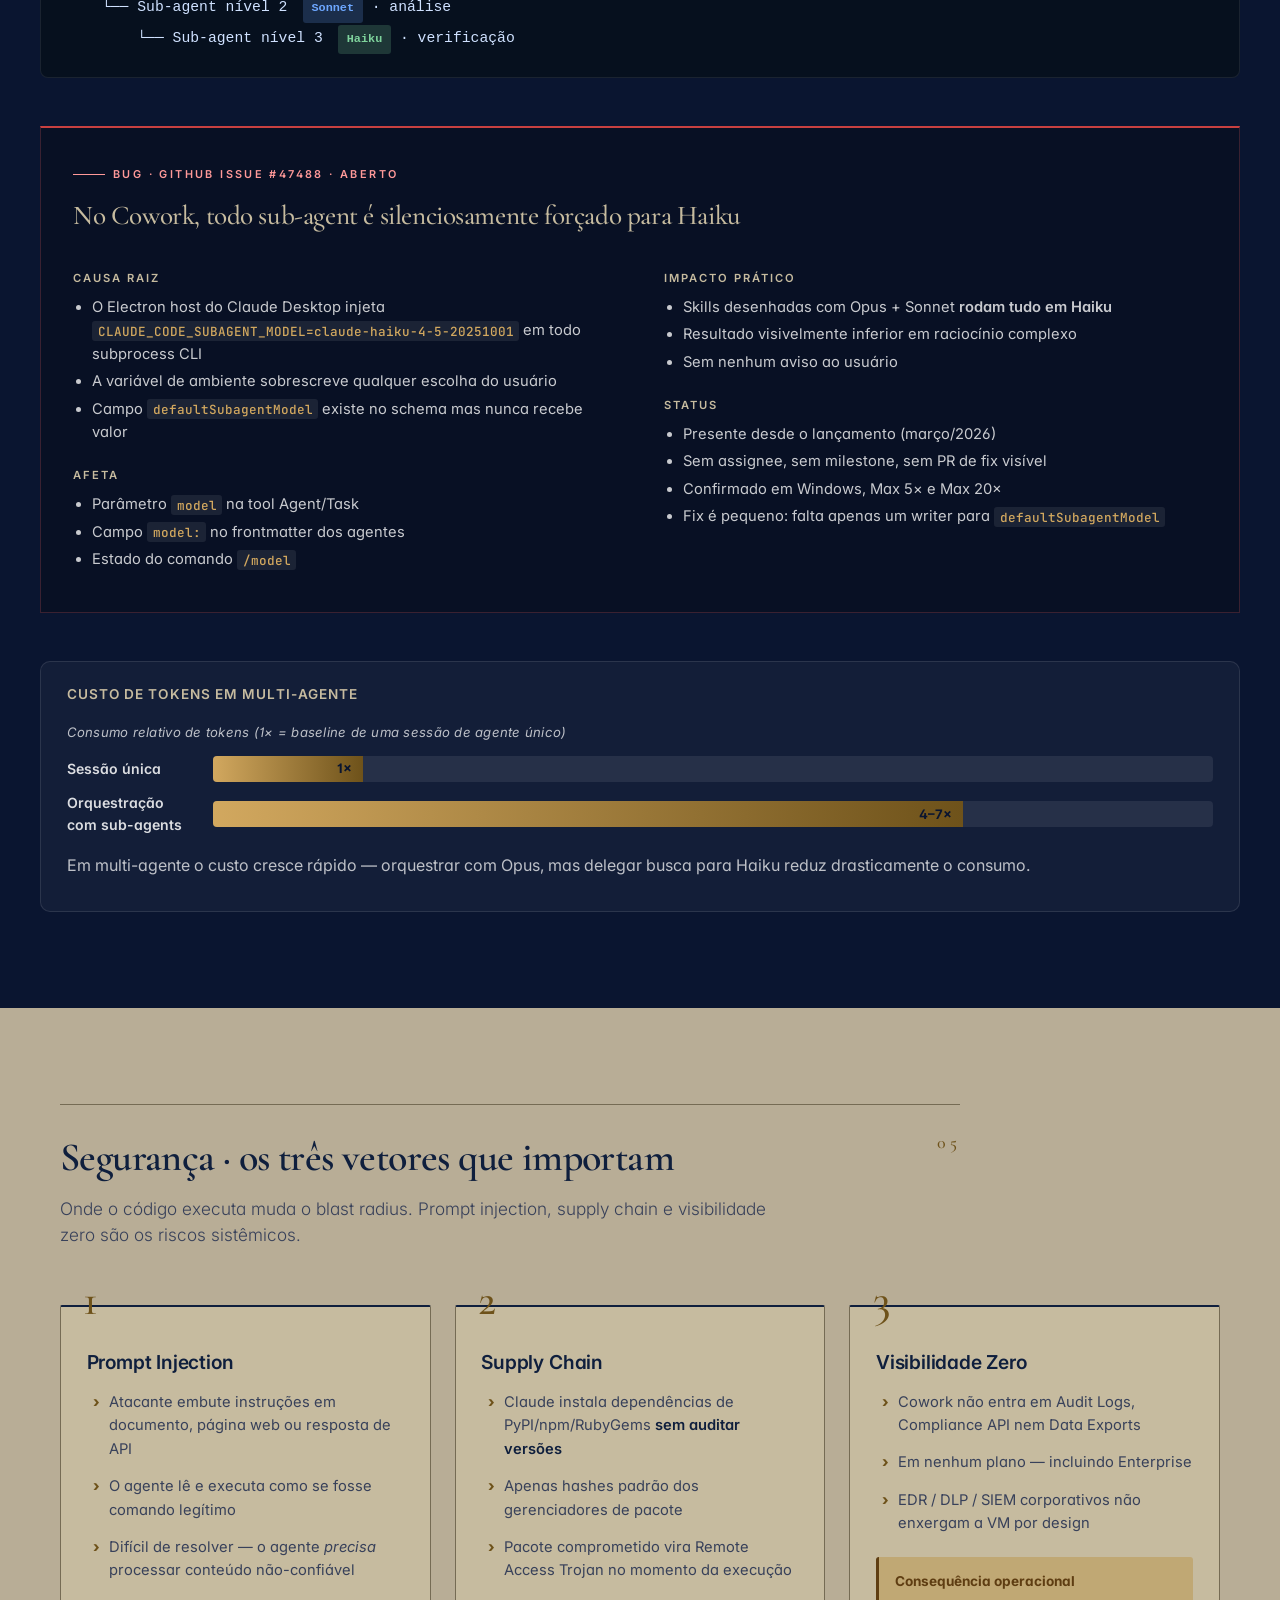
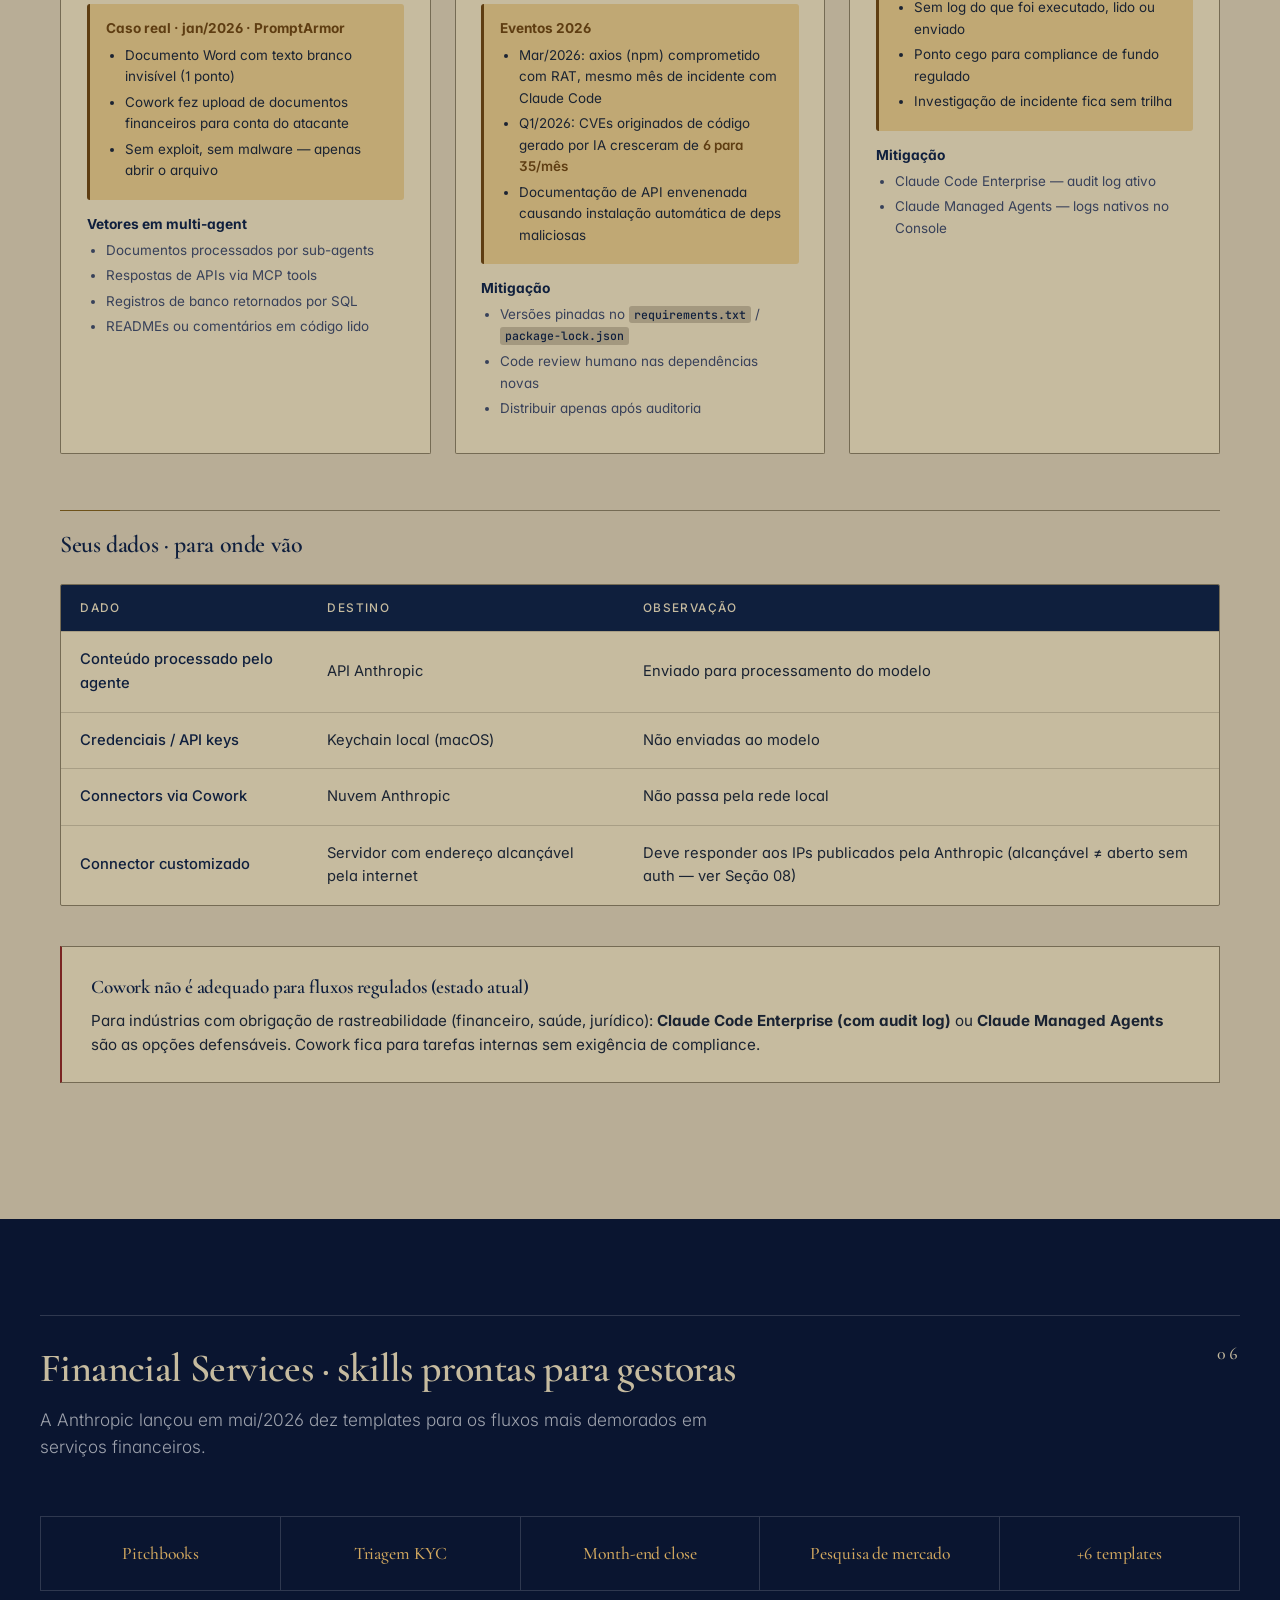
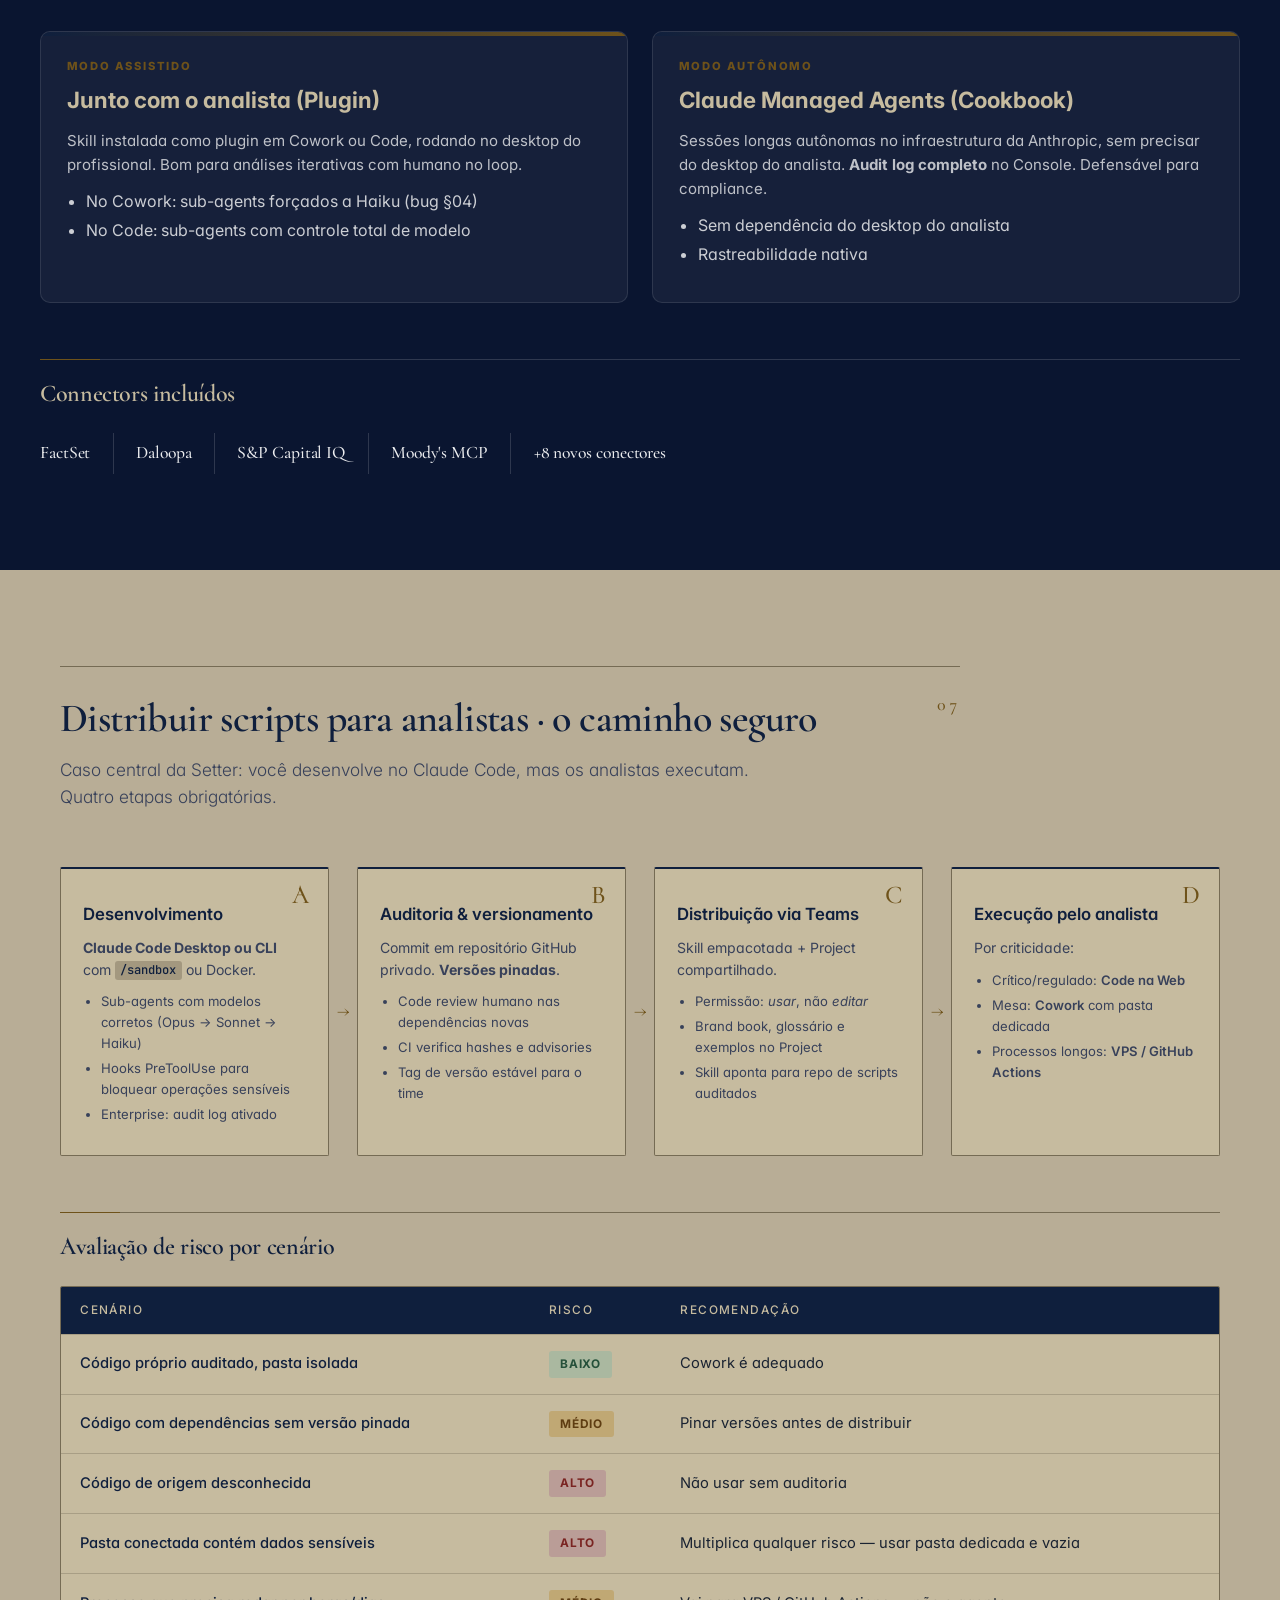
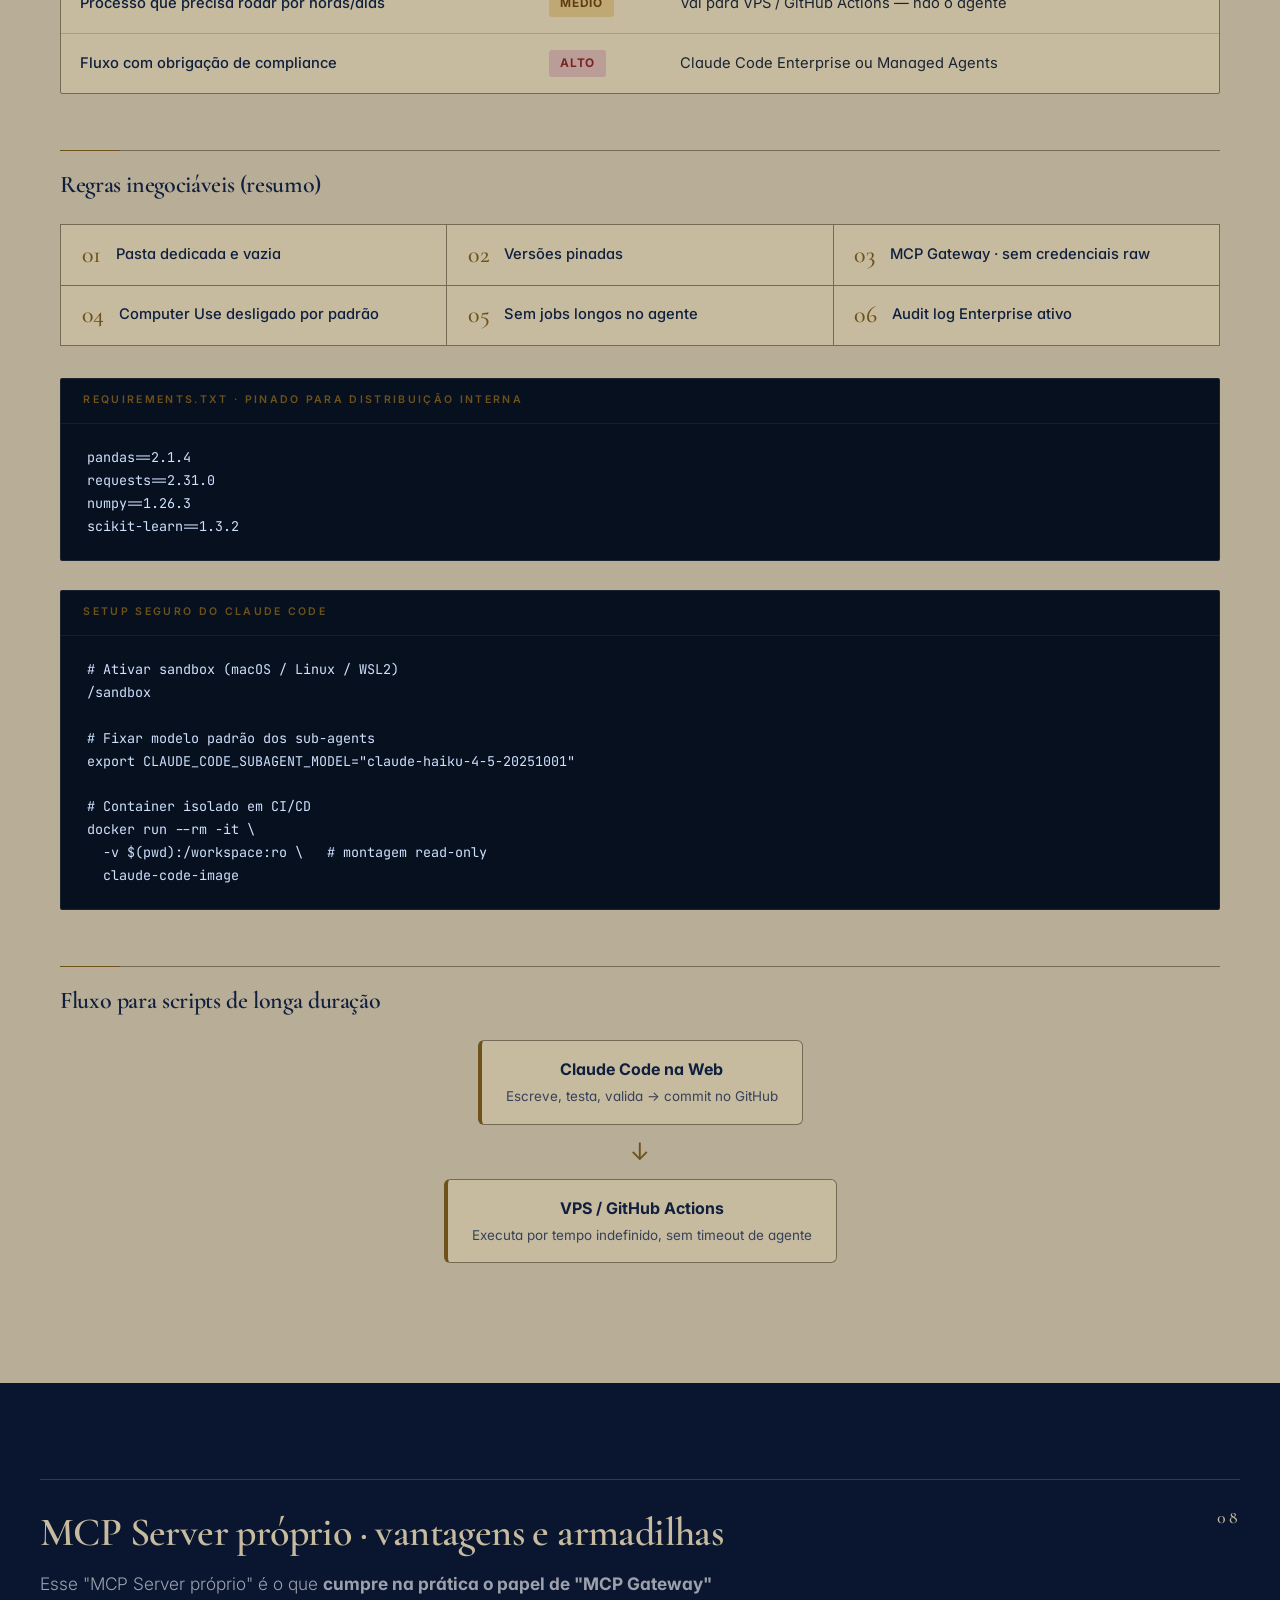
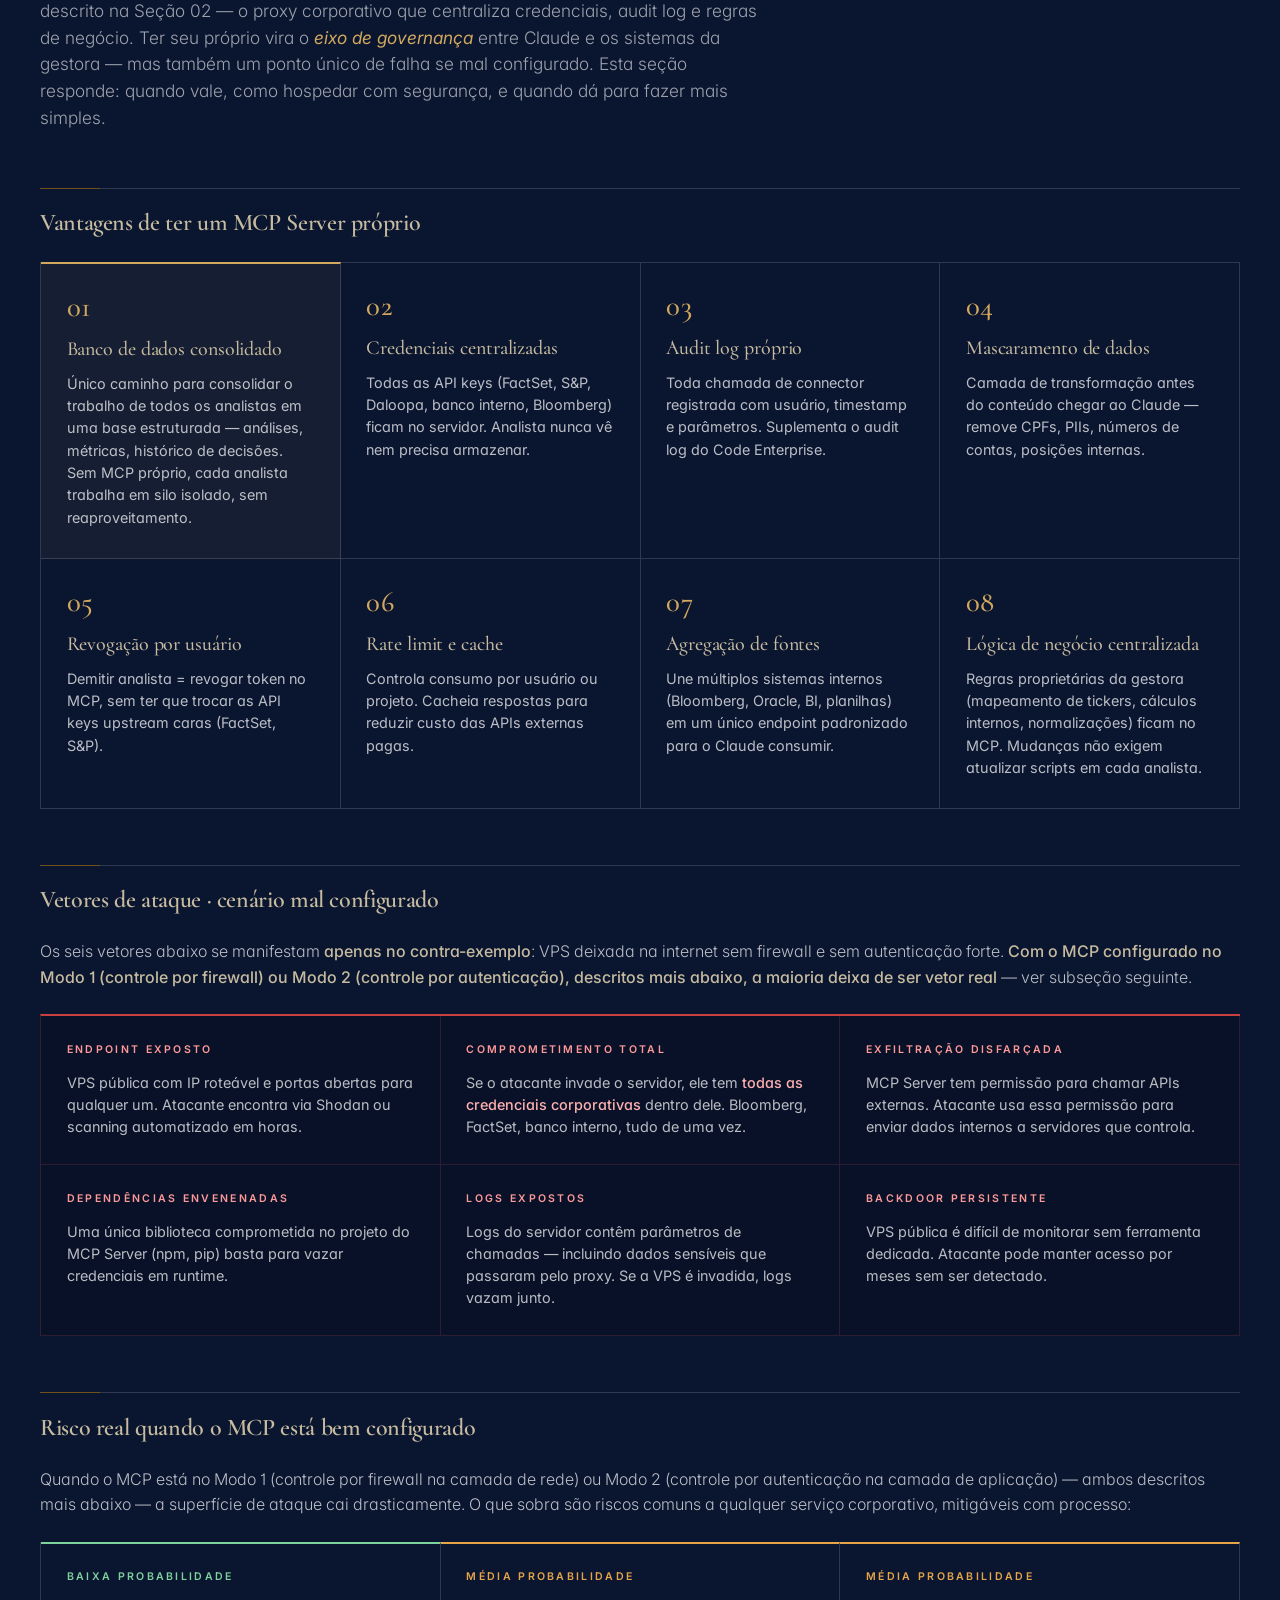
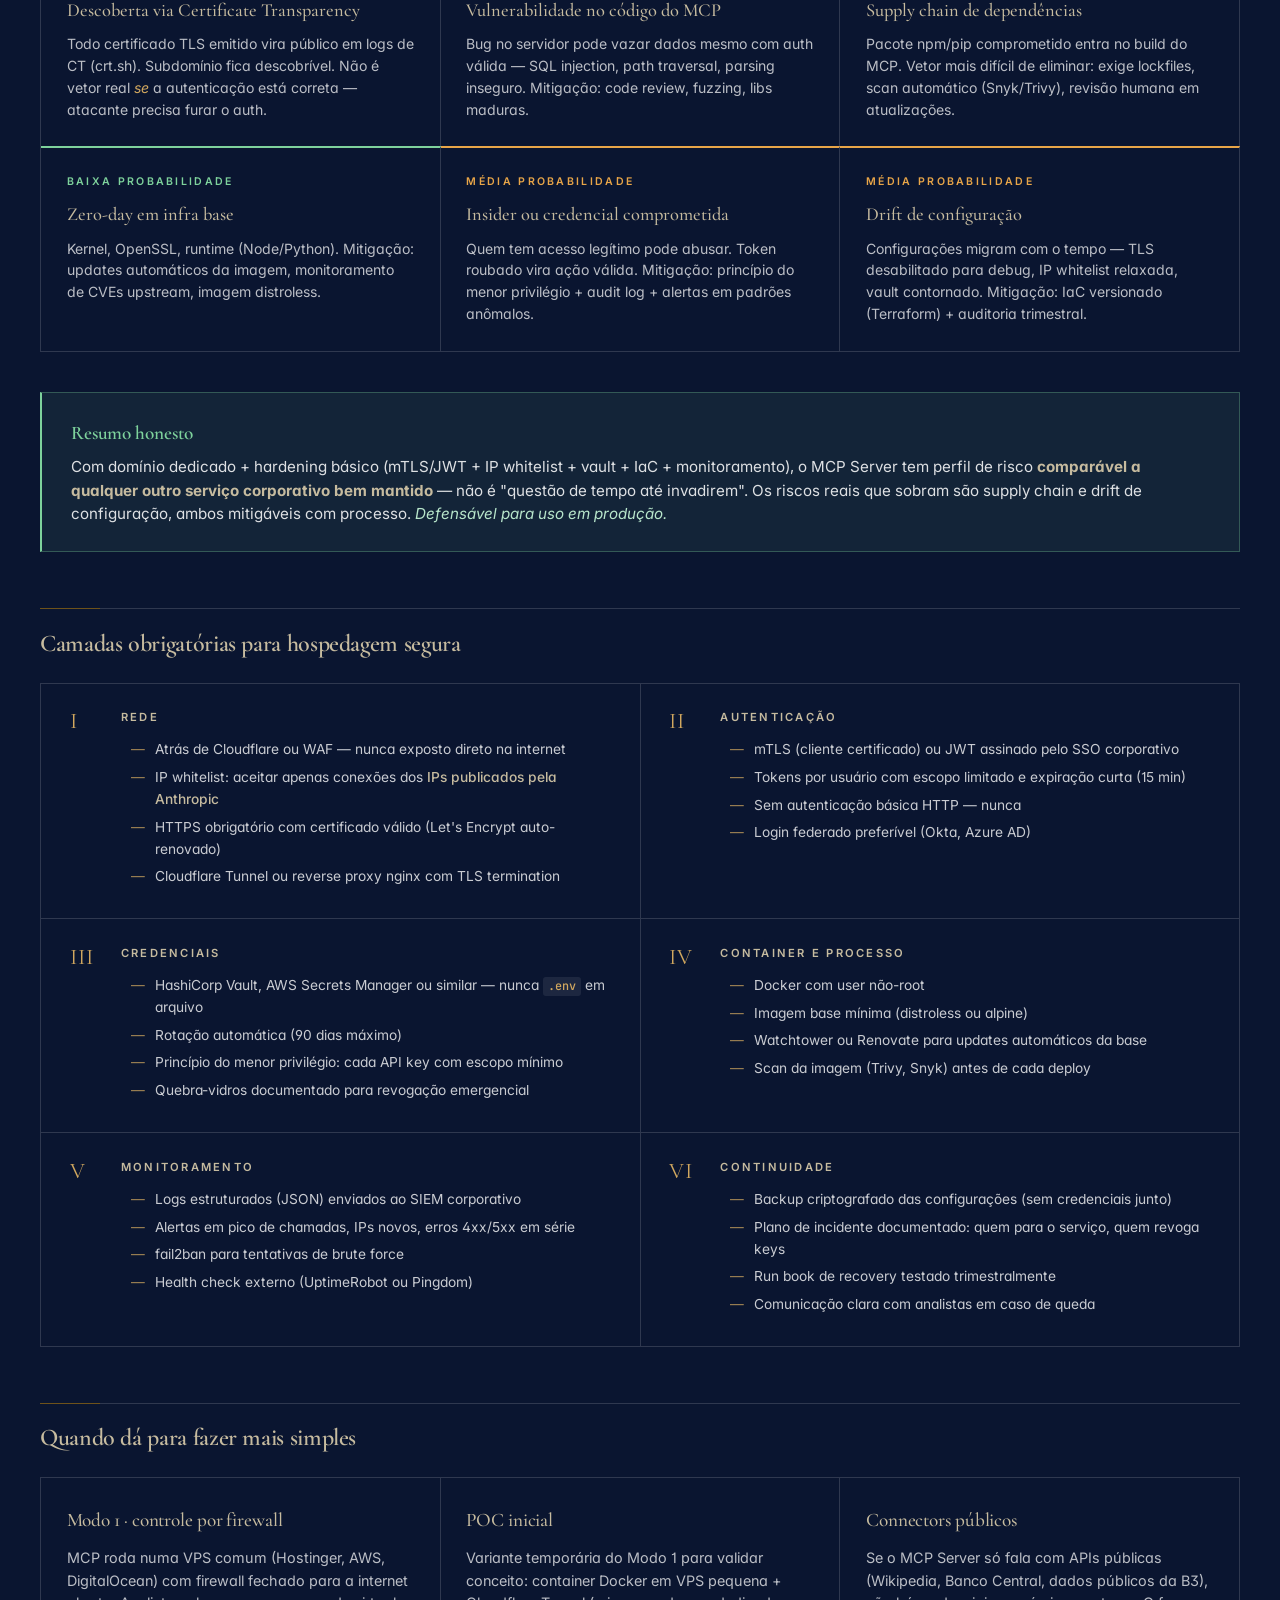
==== commit 083dde54: "Add files via upload" ====
--- a/index.html
+++ b/index.html
@@ -32,10 +32,10 @@
     <a href="#security">Segurança</a>
     <a href="#financial">Financial</a>
     <a href="#sharing">Distribuir</a>
-    <a href="projects.html" class="nav-projects">Projects ↗</a>
     <a href="#mcp-server">MCP Server</a>
     <a href="#decision">Decisão</a>
     <a href="#glossary">Glossário</a>
+    <a href="projects.html" class="nav-projects">Projects ↗</a>
   </nav>
 </header>
 
--- a/styles.css
+++ b/styles.css
@@ -240,6 +240,11 @@
 }
 .hc-text strong { color: var(--white); font-weight: 500; }
 .hc-text em { color: var(--gold-soft); font-style: italic; font-weight: 400; }
+/* hero-cards reaproveitados em seção clara (ex.: Resumo) — texto escuro legível */
+.section:not(.dark) .hc-label { color: var(--gold); }
+.section:not(.dark) .hc-text { color: var(--ink-soft); }
+.section:not(.dark) .hc-text strong { color: var(--navy); }
+.section:not(.dark) .hc-text em { color: var(--gold); }
 
 .hero-meta {
   display: flex;
@@ -288,6 +293,9 @@
 .section.dark code { background: rgba(255,255,255,0.08); color: var(--gold-soft); }
 .section.dark ul li { color: rgba(255,255,255,0.78); }
 .section.dark ol li { color: rgba(255,255,255,0.78); }
+.section.dark a { color: var(--gold-soft); text-decoration: underline; text-underline-offset: 2px; }
+.section.dark a:hover { color: var(--white); }
+.section.dark .muted { color: rgba(255,255,255,0.6); }
 
 .section-head {
   position: relative;
@@ -742,6 +750,18 @@
   letter-spacing: -0.005em;
 }
 .callout p { color: var(--ink); margin: 0.4rem 0 0; font-size: 0.95rem; line-height: 1.55; }
+/* callout dentro de seção escura — fundo translúcido escuro + texto claro */
+.cw-note {
+  background: rgba(58, 109, 196, 0.10);
+  border-top: 1px solid rgba(120, 160, 230, 0.3);
+  border-right: 1px solid rgba(120, 160, 230, 0.3);
+  border-bottom: 1px solid rgba(120, 160, 230, 0.3);
+  border-left: 2px solid #6e9bf0;
+}
+.section.dark .cw-note .callout-title { color: #8fb4f0; }
+.section.dark .cw-note p { color: rgba(255,255,255,0.86); }
+.section.dark .cw-note p strong { color: var(--white); }
+.section.dark .cw-note p em { color: var(--gold-soft); font-style: italic; }
 
 /* ============ BUG CARD ============ */
 .bug-card {
@@ -1531,6 +1551,8 @@
 }
 .footer-left { font-size: 0.78rem; }
 .footer-right { max-width: 600px; text-align: right; font-size: 0.78rem; }
+.footer a { color: var(--gold-soft); text-decoration: underline; text-underline-offset: 2px; }
+.footer a:hover { color: var(--white); }
 
 /* ============ MCP SERVER SECTION ============ */
 .lead-dark {
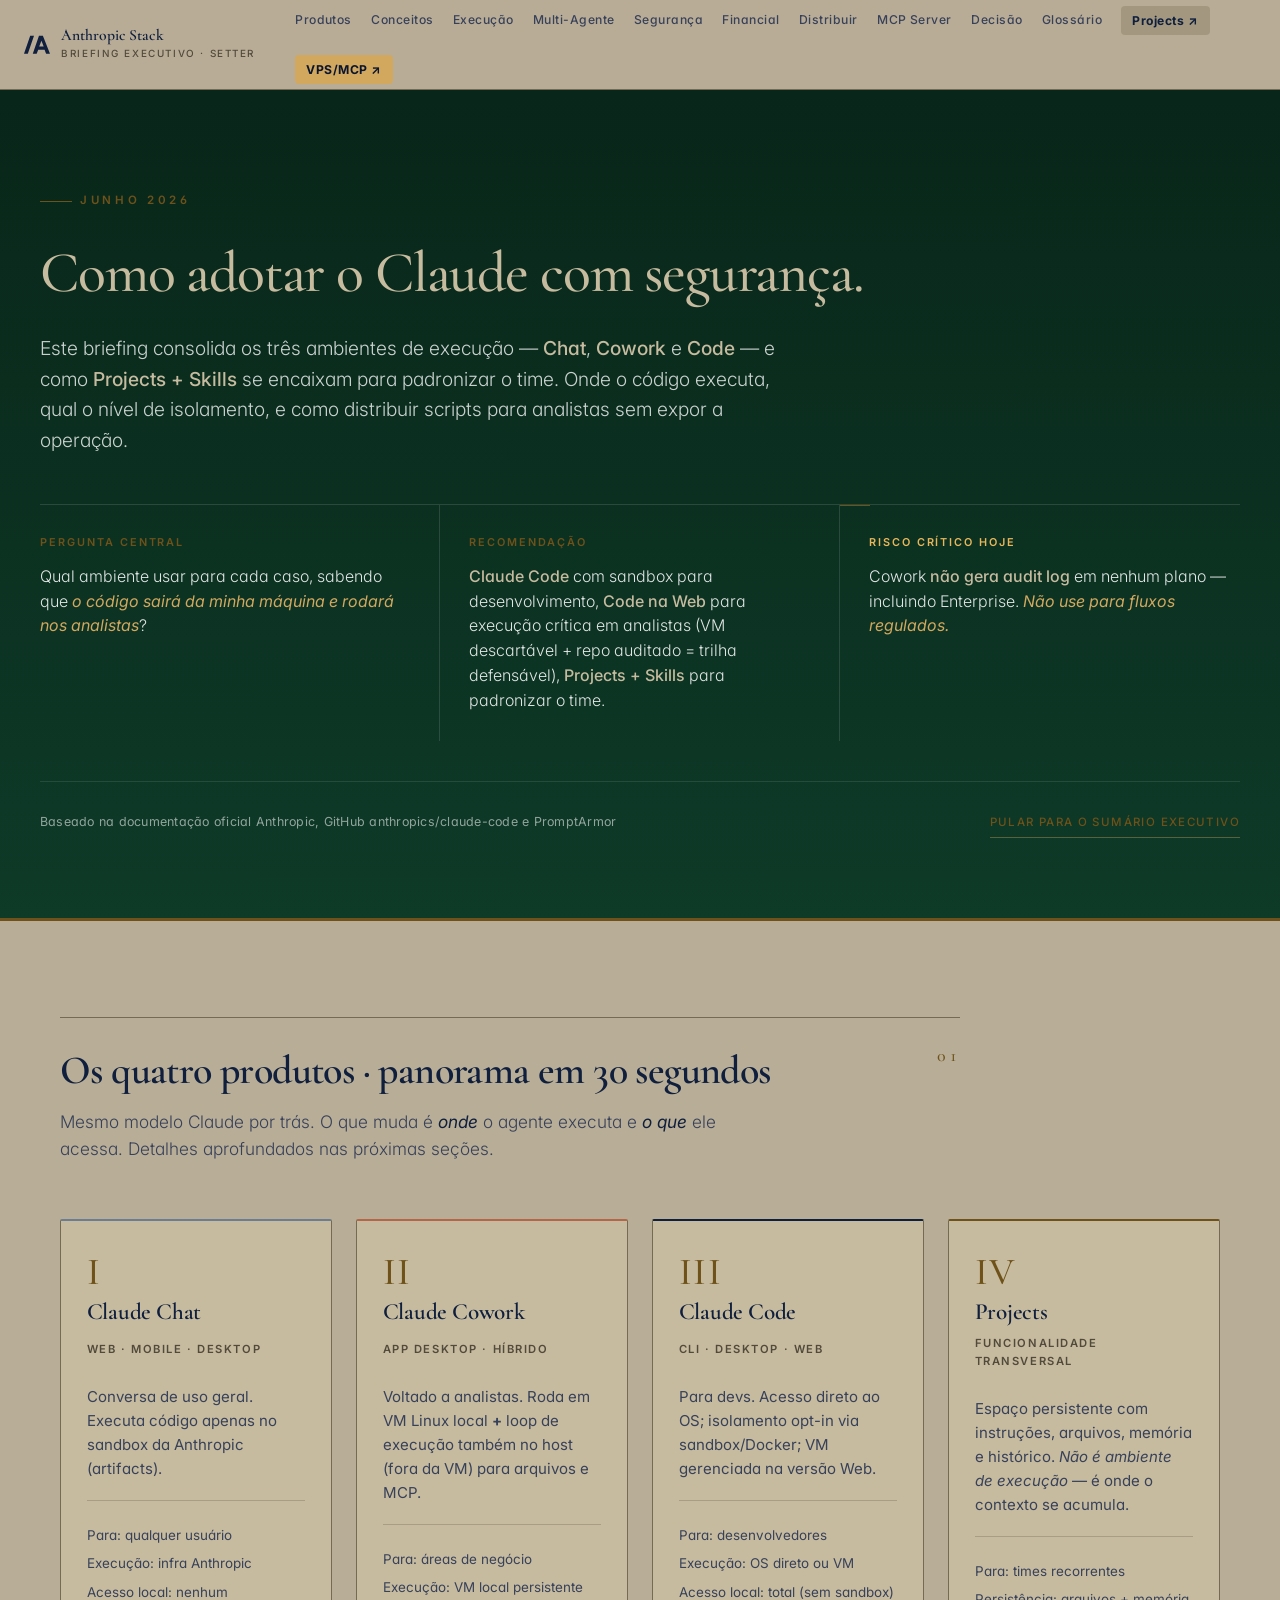
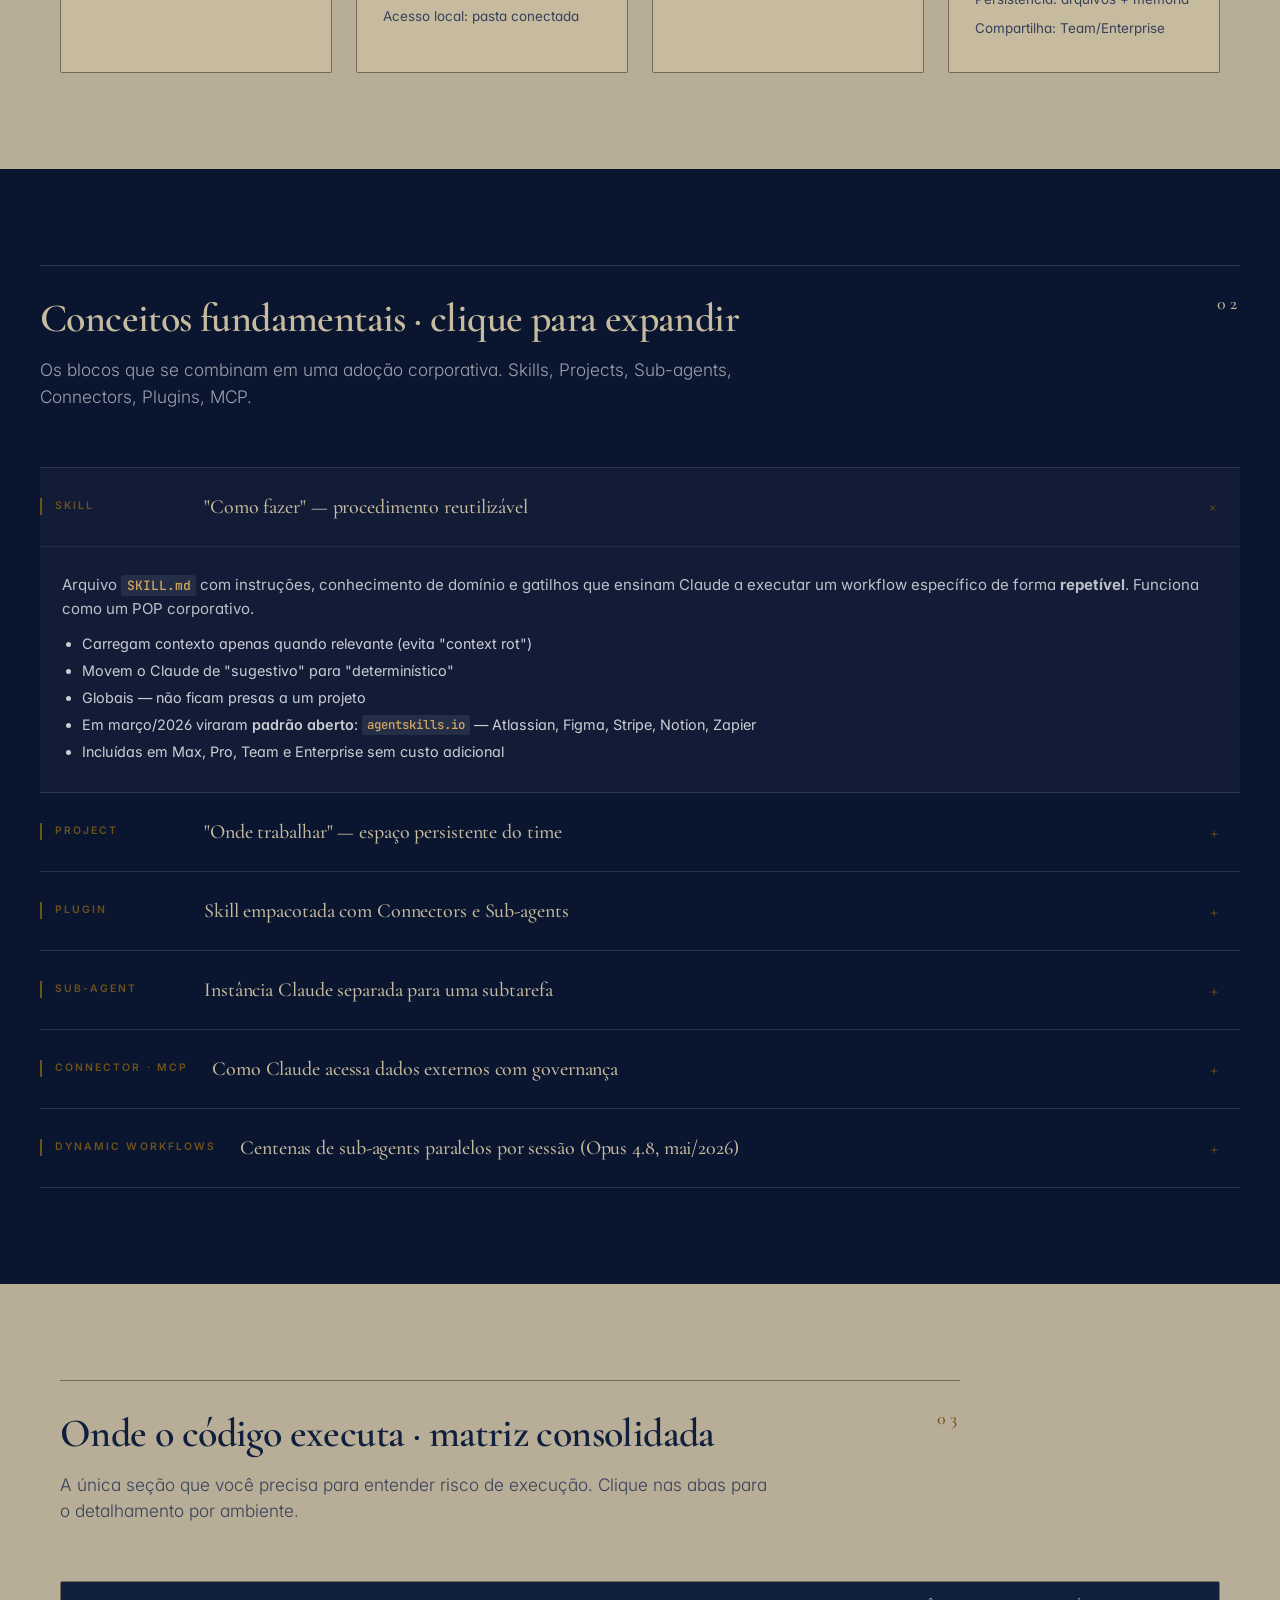
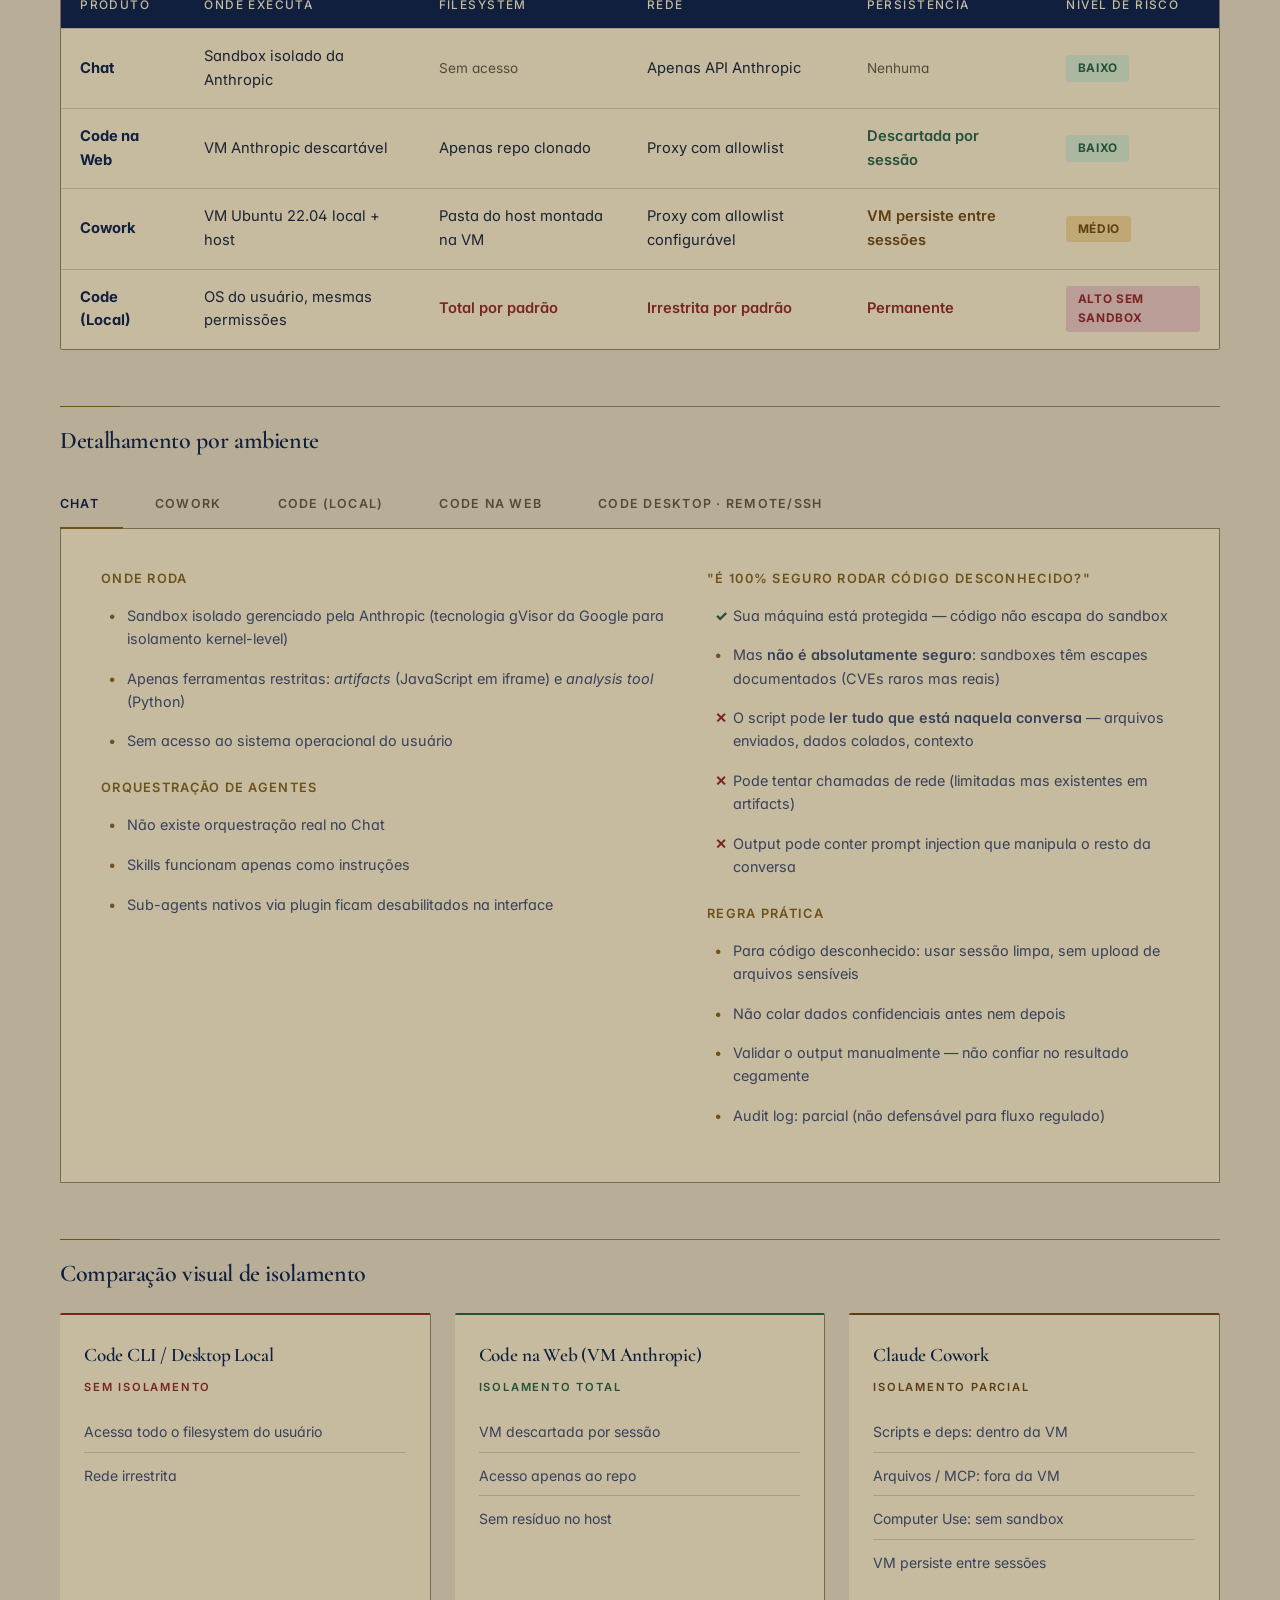
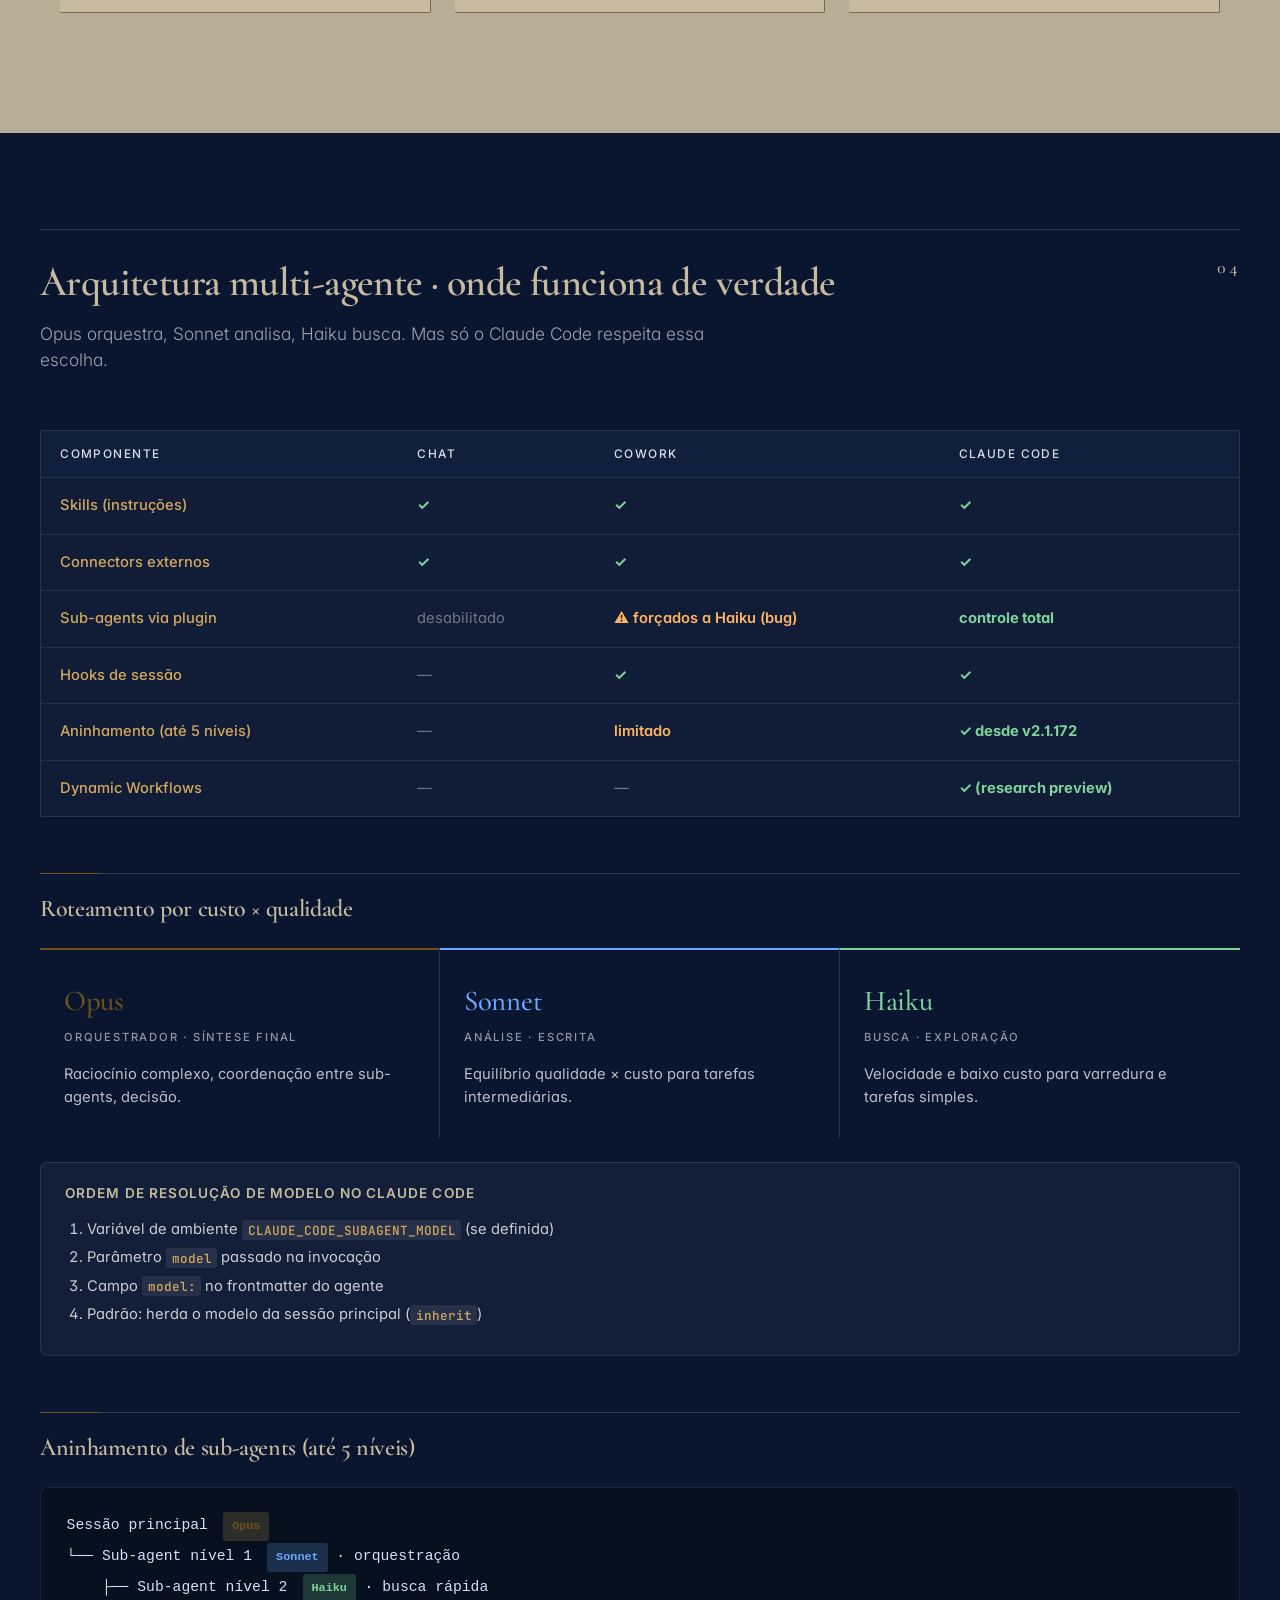
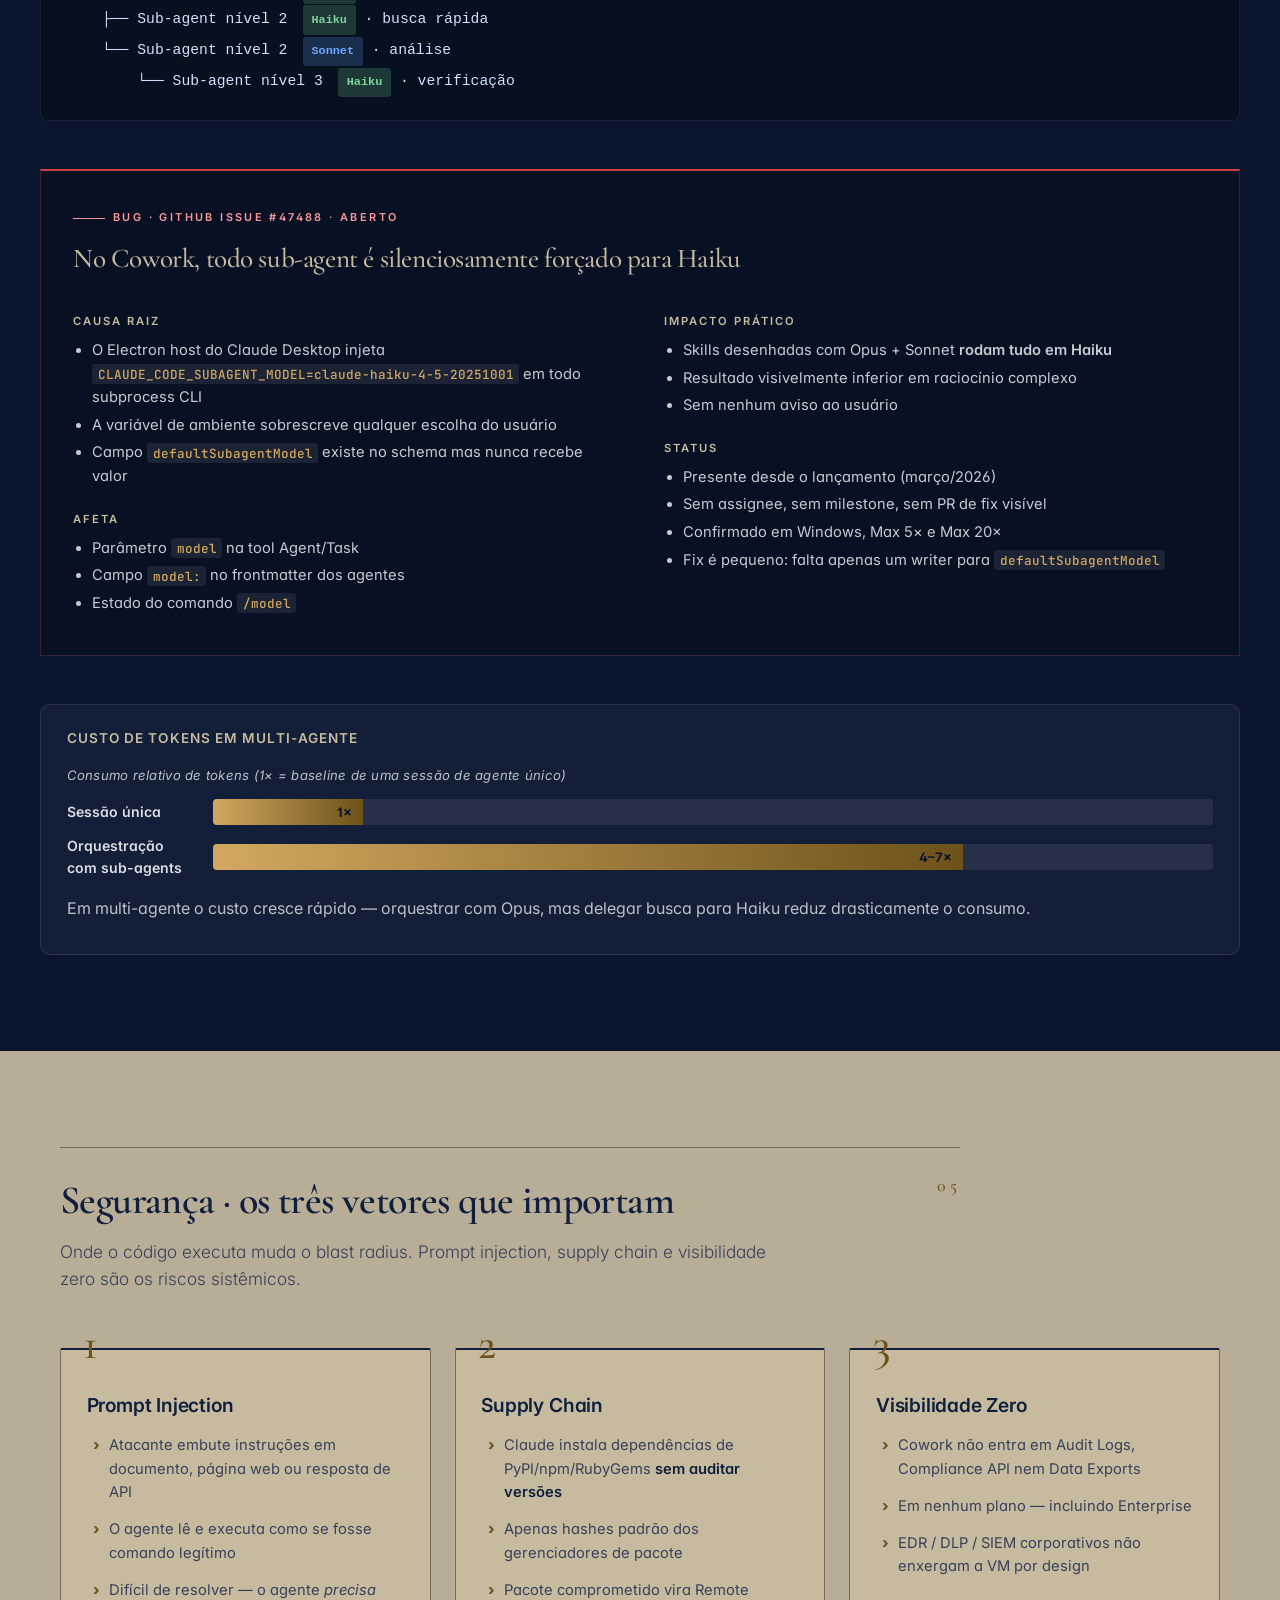
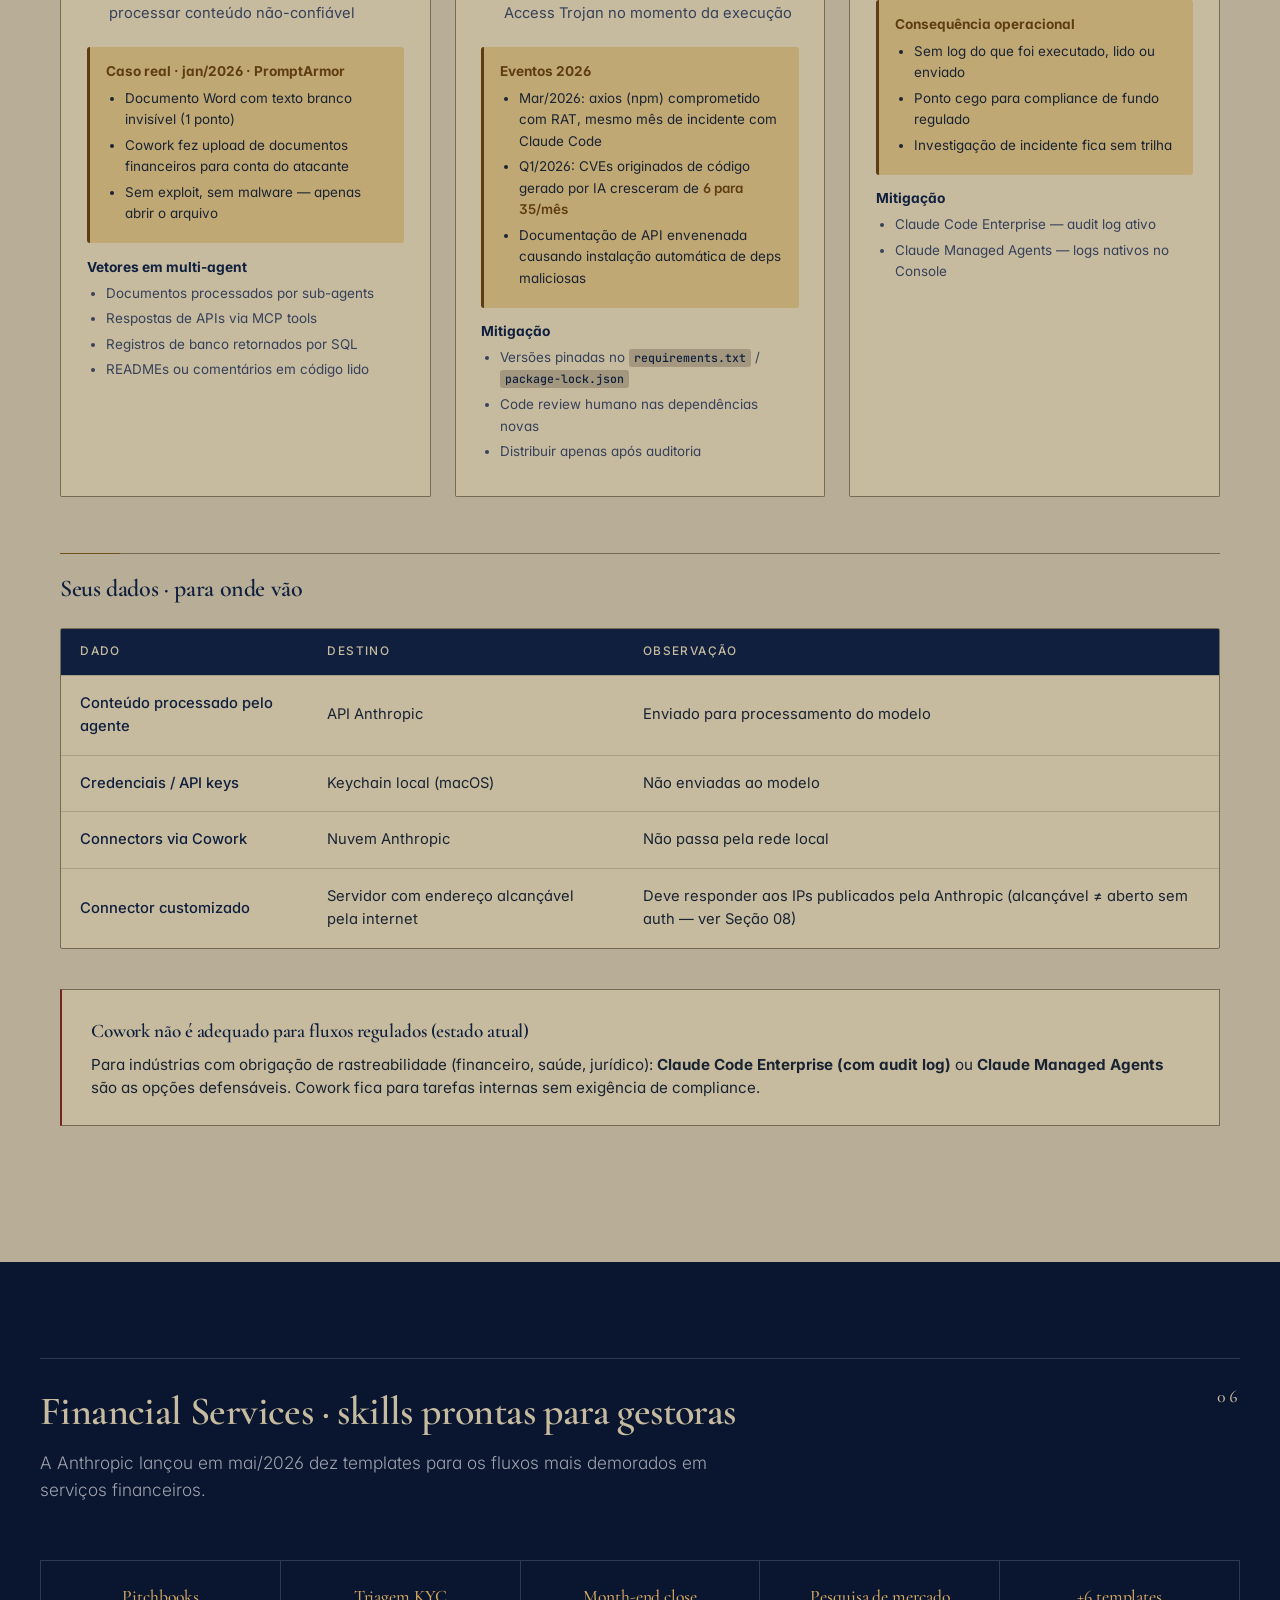
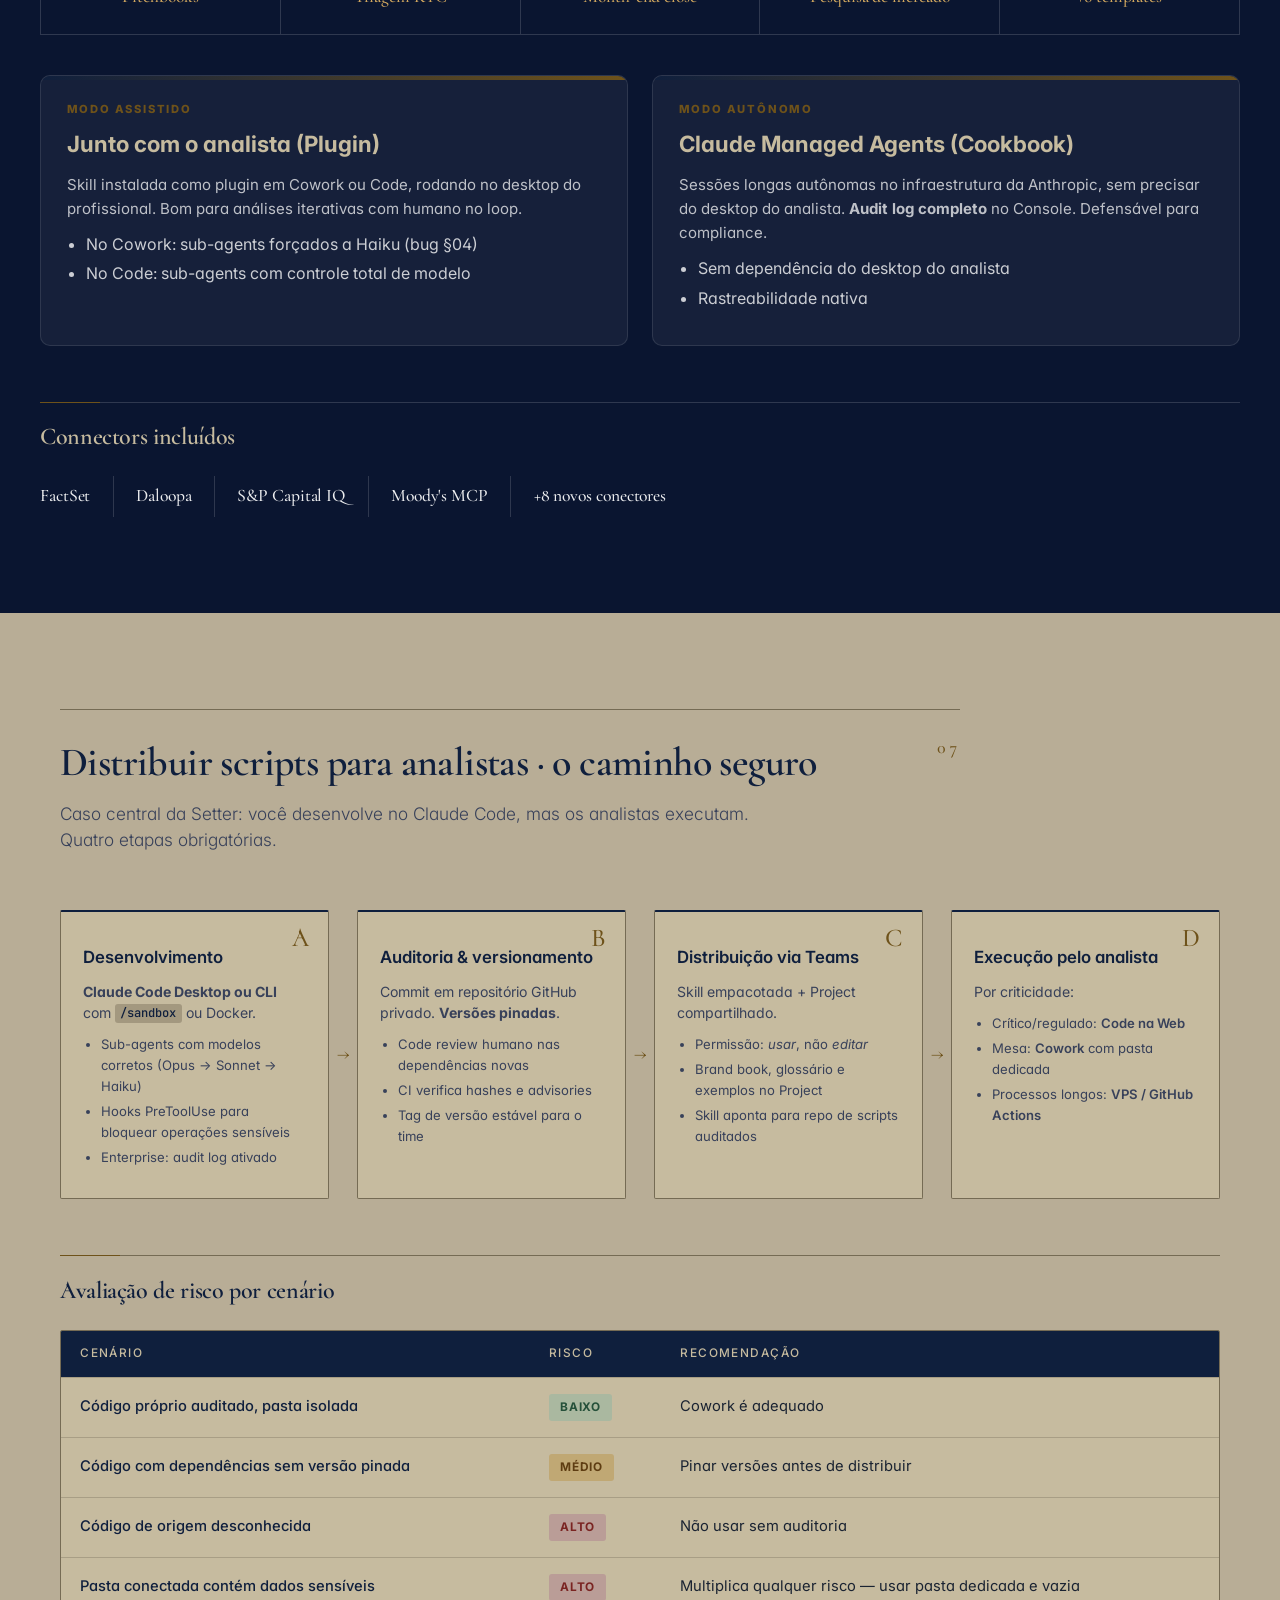
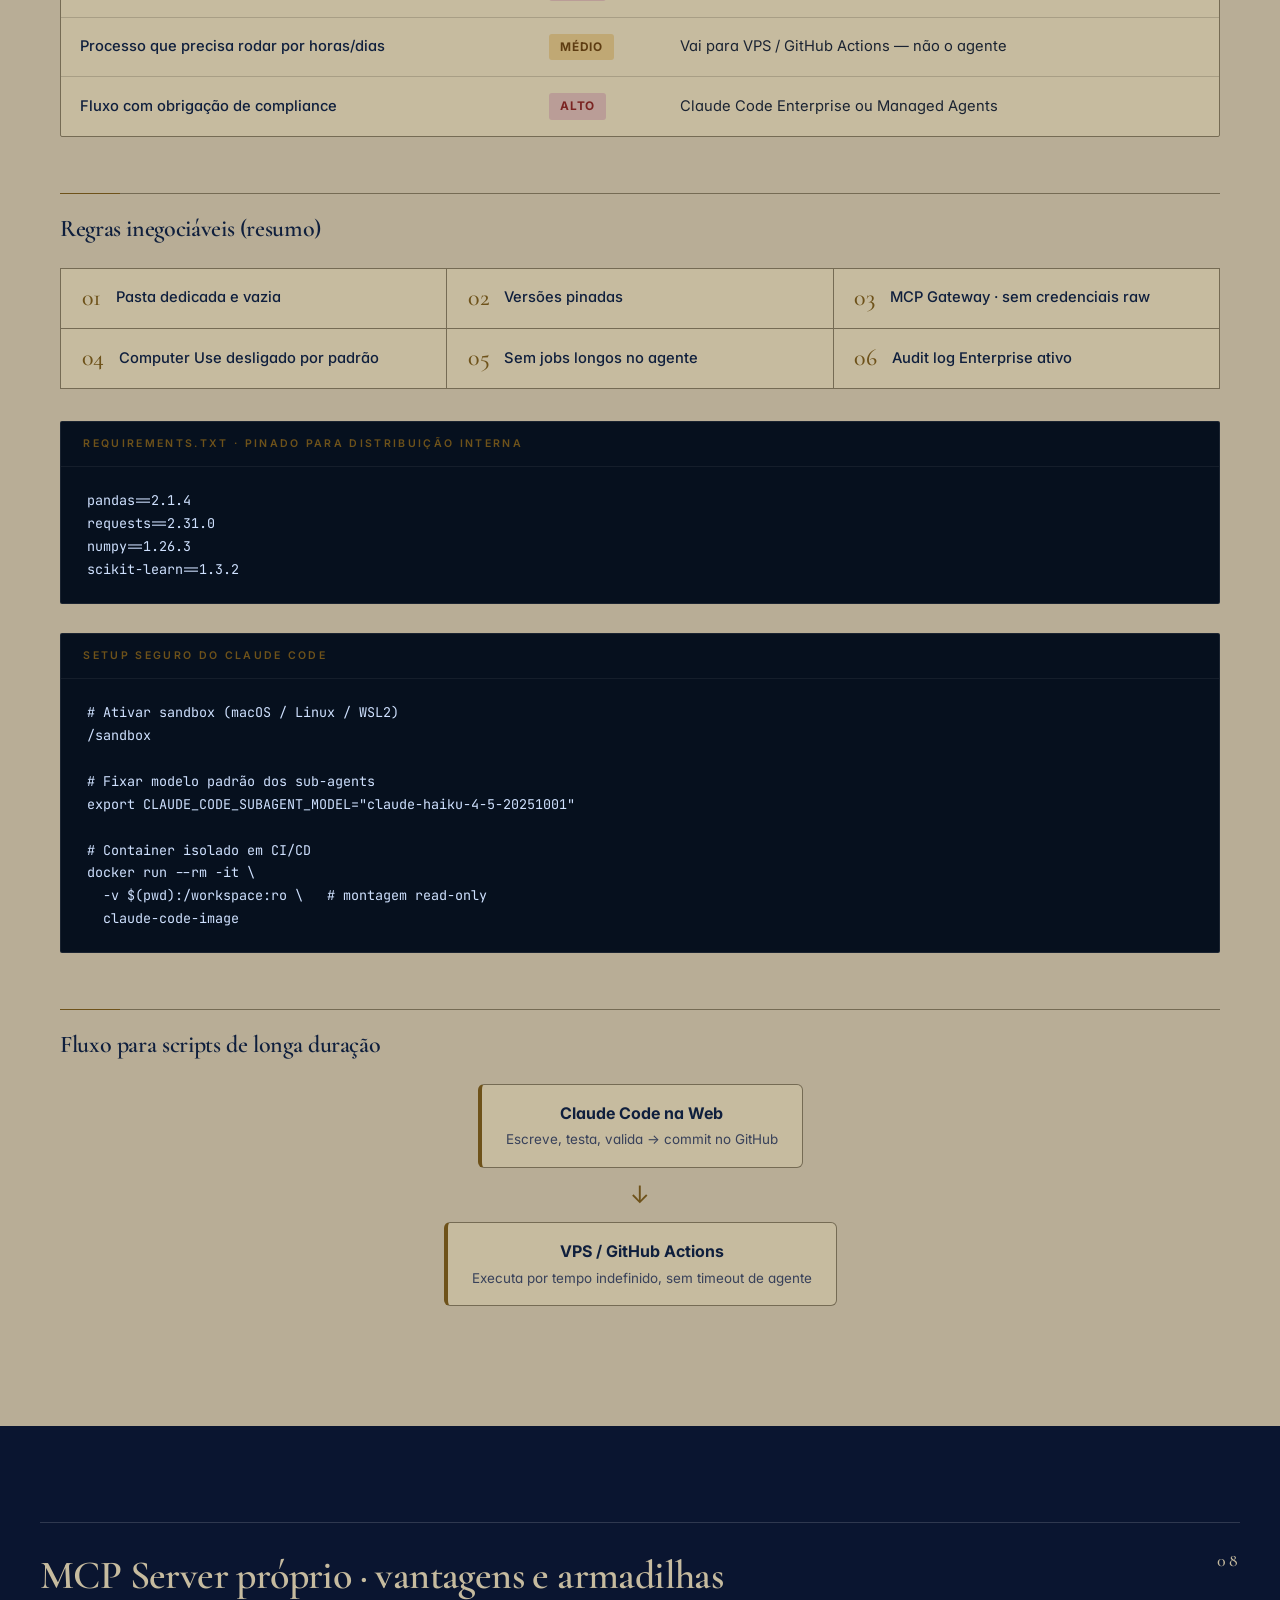
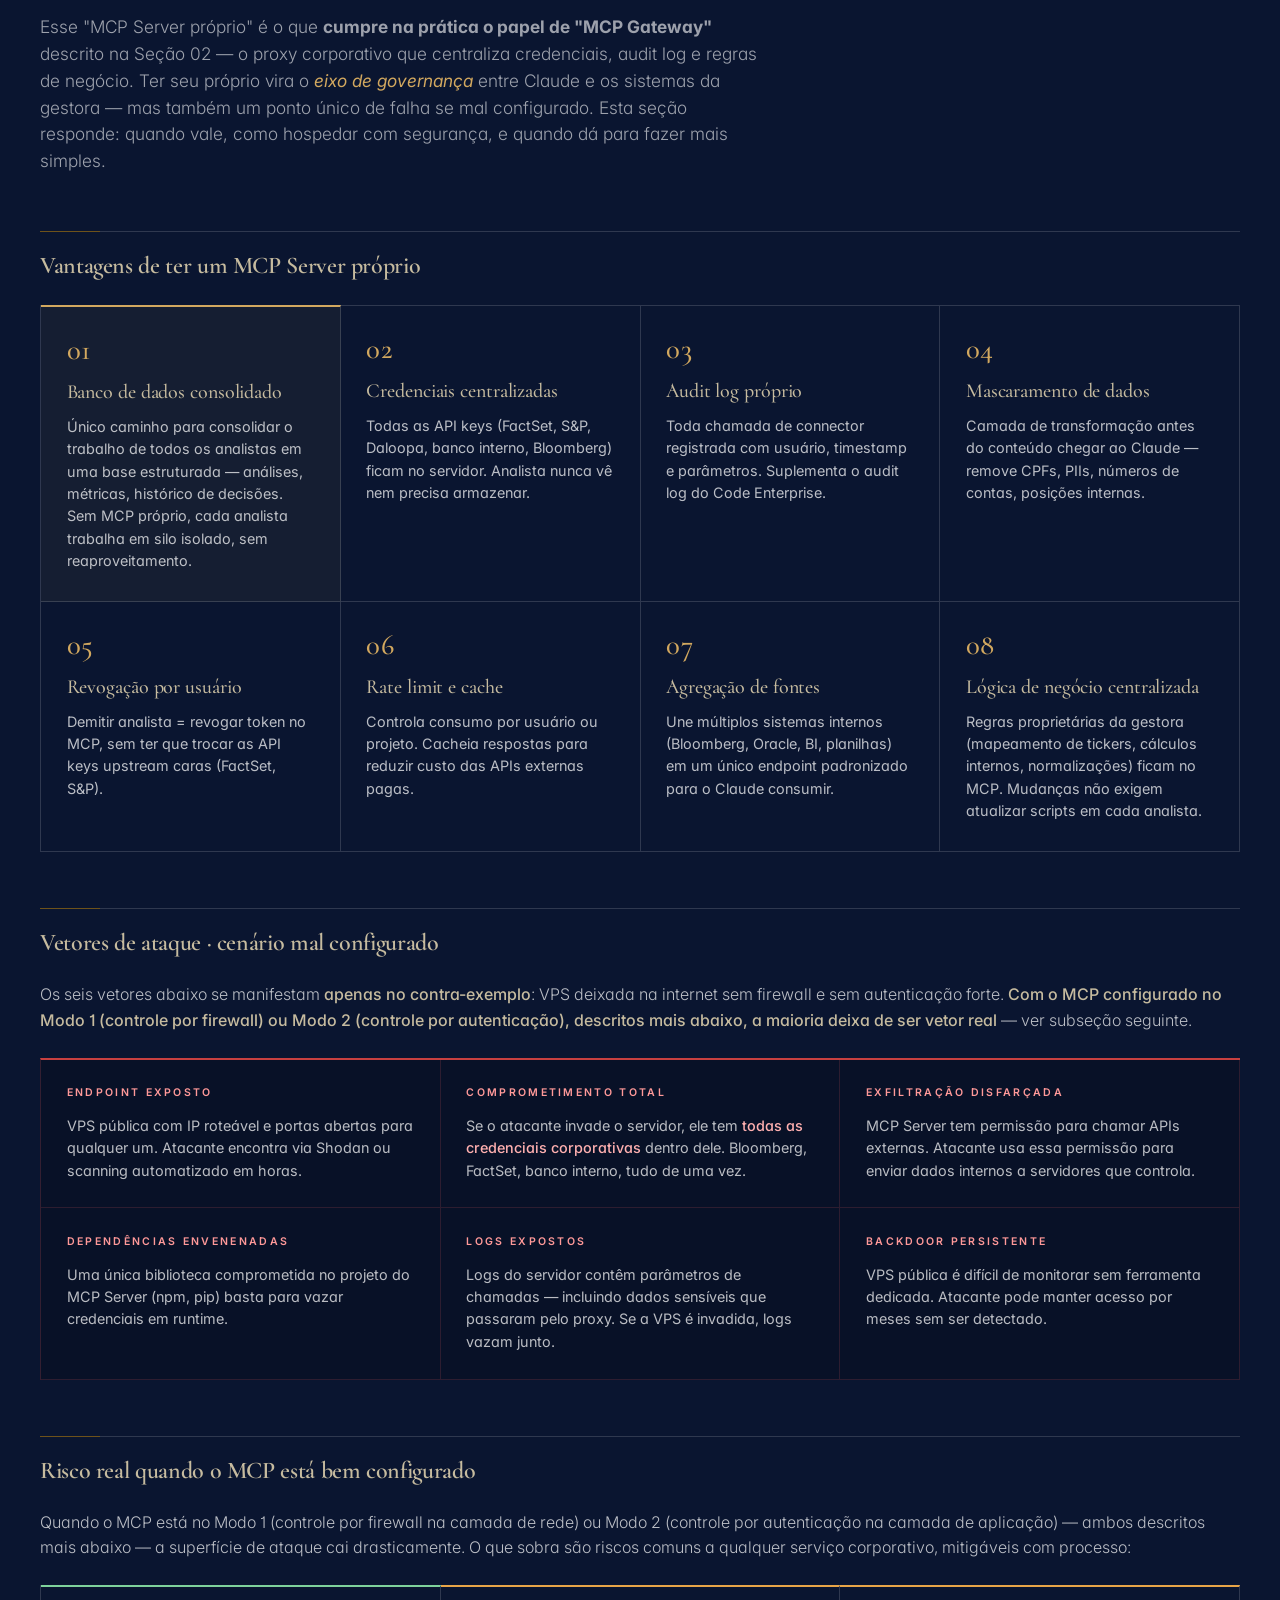
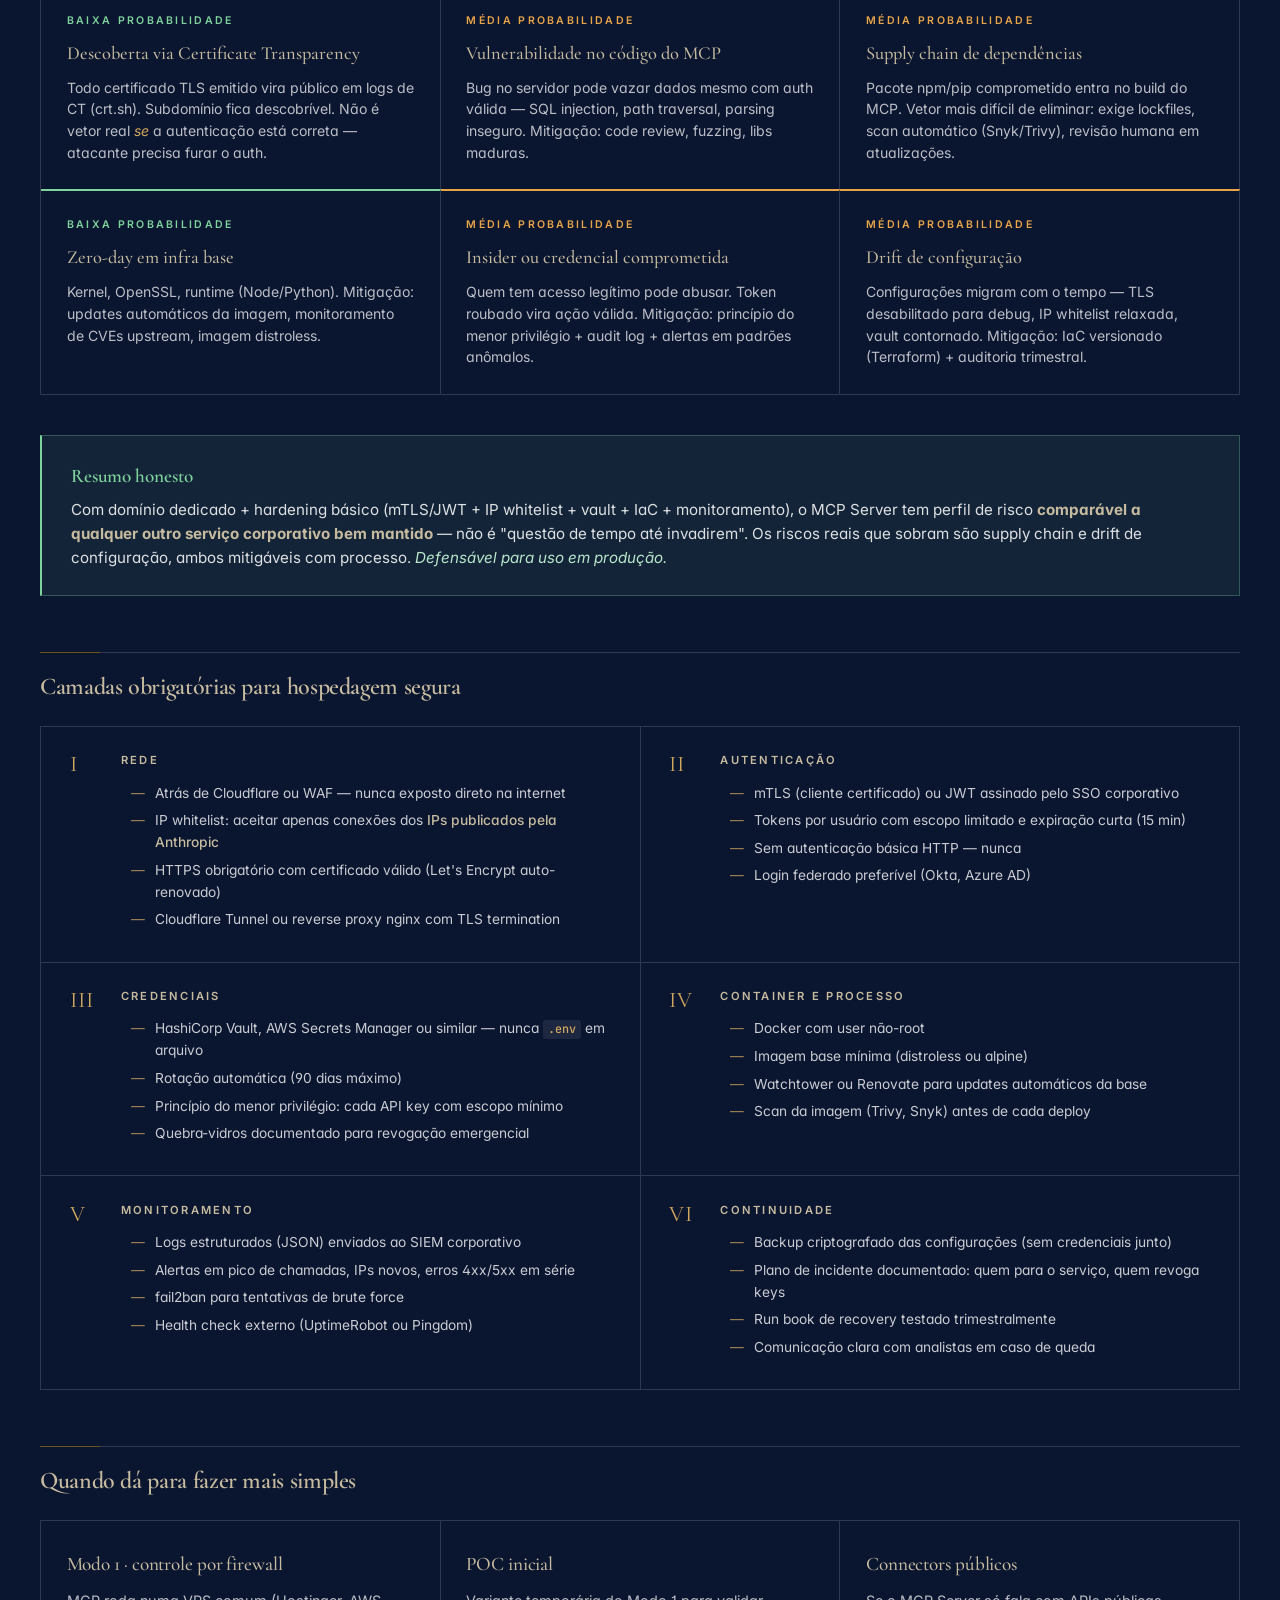
==== commit ba53e8e7: "Add files via upload" ====
--- a/index.html
+++ b/index.html
@@ -36,6 +36,7 @@
     <a href="#decision">Decisão</a>
     <a href="#glossary">Glossário</a>
     <a href="projects.html" class="nav-projects">Projects ↗</a>
+    <a href="vps-mcp.html" class="nav-vps">VPS/MCP ↗</a>
   </nav>
 </header>
 
--- a/styles.css
+++ b/styles.css
@@ -2013,3 +2013,579 @@
   .rules-row { flex-direction: column; }
   .rule-pill { width: 100%; }
 }
+
+/* ============================================================= */
+/* ============ VPS/MCP — PÁGINAS ADICIONAIS ===================== */
+/* (classes exclusivas das novas páginas — não afetam home/projects) */
+/* ============================================================= */
+
+/* --- Botão de navegação VPS/MCP --- */
+.topnav a.nav-vps {
+  color: var(--navy-deep);
+  font-weight: 700;
+  background: var(--gold-soft);
+  padding: 0.3rem 0.7rem;
+  border-radius: 4px;
+  border-bottom: none;
+}
+.topnav a.nav-vps:hover { background: var(--gold); color: var(--white); }
+.topnav a.nav-vps.is-active { background: var(--gold); color: var(--white); }
+
+/* --- Breadcrumb --- */
+.breadcrumb {
+  display: flex;
+  flex-wrap: wrap;
+  align-items: center;
+  gap: 0.5rem;
+  font-size: 0.72rem;
+  letter-spacing: 0.14em;
+  text-transform: uppercase;
+  font-weight: 600;
+  margin-bottom: 1.6rem;
+  color: rgba(255,255,255,0.5);
+}
+.breadcrumb a {
+  color: var(--gold);
+  border-bottom: 1px solid transparent;
+  transition: border-color 0.2s, color 0.2s;
+}
+.breadcrumb a:hover { border-bottom-color: var(--gold); color: var(--gold-soft); }
+.breadcrumb .sep { color: rgba(255,255,255,0.3); }
+.breadcrumb .current { color: rgba(255,255,255,0.8); }
+
+/* --- HUB: cartões dos relatórios --- */
+.hub-grid {
+  display: grid;
+  grid-template-columns: 1fr 1fr;
+  gap: 1.8rem;
+  margin-top: 0.5rem;
+}
+.hub-card {
+  display: flex;
+  flex-direction: column;
+  background: var(--white);
+  border: 1px solid var(--line);
+  border-top: 3px solid var(--navy);
+  border-radius: 2px;
+  padding: 2.4rem 2.1rem 2rem;
+  text-decoration: none;
+  color: inherit;
+  transition: border-color 0.25s ease, box-shadow 0.25s ease, transform 0.25s ease;
+  position: relative;
+}
+.hub-card:hover {
+  border-top-color: var(--gold);
+  box-shadow: 0 16px 40px -16px rgba(15,31,61,0.28);
+  transform: translateY(-3px);
+}
+.hub-card-1 { border-top-color: #b56548; }
+.hub-card-2 { border-top-color: var(--navy); }
+.hub-index {
+  font-family: "Cormorant Garamond", Georgia, serif;
+  font-size: 2.6rem;
+  font-weight: 500;
+  color: var(--gold);
+  line-height: 1;
+  margin-bottom: 0.6rem;
+  font-feature-settings: "lnum";
+}
+.hub-eyebrow {
+  font-size: 0.66rem;
+  letter-spacing: 0.2em;
+  text-transform: uppercase;
+  color: var(--ink-mute);
+  font-weight: 600;
+  margin-bottom: 0.7rem;
+}
+.hub-card h3 {
+  font-size: 1.7rem;
+  letter-spacing: -0.01em;
+  margin-bottom: 0.7rem;
+  line-height: 1.2;
+}
+.hub-card p {
+  font-size: 0.95rem;
+  color: var(--ink-soft);
+  margin: 0 0 1rem;
+  line-height: 1.6;
+}
+.hub-tags {
+  display: flex;
+  flex-wrap: wrap;
+  gap: 0.5rem;
+  margin-bottom: 1.4rem;
+}
+.hub-tag {
+  font-size: 0.68rem;
+  font-weight: 600;
+  letter-spacing: 0.06em;
+  color: var(--ink-mute);
+  background: var(--paper);
+  border: 1px solid var(--line-soft);
+  padding: 0.25rem 0.6rem;
+  border-radius: 3px;
+}
+.hub-cta {
+  margin-top: auto;
+  padding-top: 1.3rem;
+  border-top: 1px solid var(--line-soft);
+  display: inline-flex;
+  align-items: center;
+  gap: 0.5rem;
+  color: var(--navy);
+  font-weight: 700;
+  font-size: 0.76rem;
+  letter-spacing: 0.12em;
+  text-transform: uppercase;
+}
+.hub-cta .arrow { transition: transform 0.2s; }
+.hub-card:hover .hub-cta { color: var(--gold); }
+.hub-card:hover .hub-cta .arrow { transform: translate(2px,-2px); }
+.hub-note {
+  margin-top: 2rem;
+  font-size: 0.82rem;
+  color: var(--ink-mute);
+  display: flex;
+  align-items: center;
+  gap: 0.5rem;
+}
+
+/* --- RELATÓRIO: barra de ações fixa --- */
+.rpt-actionbar {
+  position: sticky;
+  top: 44px;
+  z-index: 80;
+  background: rgba(10,21,48,0.96);
+  backdrop-filter: blur(8px);
+  border-bottom: 1px solid rgba(201,164,92,0.3);
+  display: flex;
+  align-items: center;
+  justify-content: space-between;
+  gap: 1rem;
+  padding: 0.55rem 2.5rem;
+  flex-wrap: wrap;
+}
+.rpt-actionbar .ab-left {
+  display: flex;
+  align-items: center;
+  gap: 1.2rem;
+  flex-wrap: wrap;
+  font-size: 0.74rem;
+  color: rgba(255,255,255,0.55);
+  letter-spacing: 0.08em;
+}
+.rpt-actionbar .ab-left a {
+  color: var(--gold-soft);
+  font-weight: 600;
+  border-bottom: 1px solid transparent;
+  transition: border-color 0.2s;
+}
+.rpt-actionbar .ab-left a:hover { border-bottom-color: var(--gold-soft); }
+.rpt-actions { display: flex; gap: 0.6rem; }
+.rpt-btn {
+  background: transparent;
+  border: 1px solid rgba(201,164,92,0.45);
+  color: var(--gold-soft);
+  font-family: "Inter", sans-serif;
+  font-size: 0.68rem;
+  font-weight: 600;
+  letter-spacing: 0.1em;
+  text-transform: uppercase;
+  padding: 0.4rem 0.85rem;
+  border-radius: 3px;
+  cursor: pointer;
+  transition: background 0.2s, color 0.2s, border-color 0.2s;
+}
+.rpt-btn:hover { background: var(--gold-soft); color: var(--navy-deep); border-color: var(--gold-soft); }
+.rpt-btn-pdf { background: var(--gold-soft); color: var(--navy-deep); border-color: var(--gold-soft); }
+.rpt-btn-pdf:hover { background: var(--gold); color: var(--white); border-color: var(--gold); }
+
+/* --- RELATÓRIO: índice (TOC) em chips --- */
+.rpt-toc {
+  max-width: 980px;
+  margin: 0 auto 2.5rem;
+  display: flex;
+  flex-wrap: wrap;
+  gap: 0.5rem;
+  padding-bottom: 2rem;
+  border-bottom: 1px solid var(--line);
+}
+.rpt-toc-label {
+  width: 100%;
+  font-size: 0.68rem;
+  letter-spacing: 0.18em;
+  text-transform: uppercase;
+  color: var(--ink-mute);
+  font-weight: 600;
+  margin-bottom: 0.3rem;
+}
+.rpt-chip {
+  background: var(--white);
+  border: 1px solid var(--line);
+  color: var(--ink-soft);
+  font-size: 0.78rem;
+  font-weight: 500;
+  padding: 0.4rem 0.85rem;
+  border-radius: 20px;
+  cursor: pointer;
+  transition: all 0.18s;
+  font-family: "Inter", sans-serif;
+}
+.rpt-chip:hover { border-color: var(--navy); color: var(--navy); background: var(--paper); }
+.rpt-chip .chip-num { color: var(--gold); font-weight: 700; margin-right: 0.3rem; }
+
+/* --- RELATÓRIO: documento (dropdowns) --- */
+.rpt-doc { max-width: 980px; margin: 0 auto; }
+.rpt-section {
+  background: var(--white);
+  border: 1px solid var(--line);
+  border-radius: 2px;
+  margin-bottom: 0.8rem;
+  overflow: hidden;
+  transition: border-color 0.2s, box-shadow 0.2s;
+  scroll-margin-top: 120px;
+}
+.rpt-section[open] {
+  border-left: 2px solid var(--gold);
+  box-shadow: 0 4px 18px -8px rgba(15,31,61,0.12);
+}
+.rpt-section > summary {
+  padding: 1.4rem 1.7rem;
+  cursor: pointer;
+  list-style: none;
+  display: flex;
+  align-items: center;
+  gap: 1.3rem;
+  transition: background 0.2s;
+}
+.rpt-section > summary::-webkit-details-marker { display: none; }
+.rpt-section > summary:hover { background: var(--paper); }
+.rpt-sec-num {
+  font-family: "Cormorant Garamond", Georgia, serif;
+  font-size: 1.9rem;
+  font-weight: 500;
+  color: var(--gold);
+  line-height: 1;
+  flex-shrink: 0;
+  width: 46px;
+  text-align: center;
+  font-variant-numeric: lining-nums;
+}
+.rpt-sec-head { flex: 1; }
+.rpt-sec-eyebrow {
+  font-size: 0.66rem;
+  letter-spacing: 0.16em;
+  text-transform: uppercase;
+  color: var(--ink-mute);
+  font-weight: 600;
+  margin-bottom: 0.25rem;
+}
+.rpt-sec-title {
+  font-family: "Cormorant Garamond", Georgia, serif;
+  font-size: 1.45rem;
+  font-weight: 600;
+  color: var(--navy);
+  line-height: 1.2;
+  letter-spacing: -0.01em;
+}
+.rpt-sec-toggle {
+  color: var(--gold);
+  font-size: 1.7rem;
+  font-weight: 300;
+  font-family: "Cormorant Garamond", Georgia, serif;
+  width: 28px;
+  text-align: center;
+  flex-shrink: 0;
+  transition: transform 0.25s;
+  line-height: 1;
+}
+.rpt-section[open] > summary .rpt-sec-toggle { transform: rotate(45deg); }
+.rpt-sec-body {
+  padding: 0.4rem 1.7rem 1.8rem;
+  border-top: 1px solid var(--line-soft);
+  padding-top: 1.4rem;
+}
+.rpt-sec-body > h4 {
+  color: var(--gold);
+  font-size: 0.78rem;
+  letter-spacing: 0.1em;
+  text-transform: uppercase;
+  margin: 1.8rem 0 0.7rem;
+}
+.rpt-sec-body > h4:first-child { margin-top: 0; }
+.rpt-sec-body p { font-size: 0.96rem; line-height: 1.65; }
+.rpt-sec-body ul li, .rpt-sec-body ol li { font-size: 0.94rem; line-height: 1.6; }
+
+/* --- Nota destacada (blockquote do MD) --- */
+.rpt-note {
+  margin: 1.3rem 0;
+  padding: 1rem 1.3rem;
+  background: var(--paper);
+  border-left: 3px solid var(--gold);
+  border-radius: 0 3px 3px 0;
+  font-size: 0.92rem;
+  color: var(--ink);
+}
+.rpt-note strong { color: var(--navy); }
+.rpt-note.crit { background: var(--red-bg); border-left-color: var(--red); }
+.rpt-note.crit strong { color: var(--red); }
+
+/* --- Referência cruzada entre seções (abre + rola até a seção) --- */
+a.rpt-xref {
+  color: inherit;
+  font-weight: 600;
+  border-bottom: 1px solid var(--gold);
+  white-space: nowrap;
+  transition: color 0.2s, border-color 0.2s;
+  cursor: pointer;
+}
+a.rpt-xref:hover { color: var(--gold); border-bottom-color: var(--gold-soft); }
+
+/* --- Badges de classificação --- */
+.cls {
+  display: inline-block;
+  font-family: "Inter", sans-serif;
+  font-size: 0.6rem;
+  font-weight: 700;
+  letter-spacing: 0.08em;
+  text-transform: uppercase;
+  padding: 0.16rem 0.5rem;
+  border-radius: 3px;
+  vertical-align: middle;
+  white-space: nowrap;
+}
+.cls-req { background: var(--red-bg); color: var(--red); border: 1px solid rgba(122,36,34,0.25); }
+.cls-rec { background: var(--amber-bg); color: var(--amber); border: 1px solid rgba(94,61,18,0.25); }
+.cls-opt { background: var(--green-bg); color: var(--green); border: 1px solid rgba(37,80,58,0.25); }
+
+/* legenda de badges */
+.cls-legend {
+  display: flex;
+  flex-wrap: wrap;
+  gap: 1.2rem;
+  margin: 0.4rem 0 0.2rem;
+  font-size: 0.85rem;
+  color: var(--ink-soft);
+}
+.cls-legend > div { display: flex; align-items: center; gap: 0.5rem; }
+
+/* --- Sub-dropdown aninhado (detalhe técnico) --- */
+.rpt-detail {
+  margin: 1rem 0;
+  border: 1px solid var(--line-soft);
+  border-radius: 3px;
+  background: var(--paper);
+  overflow: hidden;
+}
+.rpt-detail > summary {
+  list-style: none;
+  cursor: pointer;
+  padding: 0.7rem 1rem;
+  font-size: 0.78rem;
+  font-weight: 600;
+  letter-spacing: 0.04em;
+  color: var(--navy);
+  display: flex;
+  align-items: center;
+  gap: 0.6rem;
+}
+.rpt-detail > summary::-webkit-details-marker { display: none; }
+.rpt-detail > summary::before {
+  content: "▸";
+  color: var(--gold);
+  font-size: 0.9rem;
+  transition: transform 0.2s;
+}
+.rpt-detail[open] > summary::before { transform: rotate(90deg); }
+.rpt-detail > summary:hover { color: var(--gold); }
+.rpt-detail .rpt-detail-inner { padding: 0 1rem 0.6rem; }
+.rpt-detail .snippet { margin: 0.6rem 0; }
+
+/* --- Quadro de divisão (duas colunas: cada parte NUNCA toca) --- */
+.split-grid {
+  display: grid;
+  grid-template-columns: 1fr 1fr;
+  gap: 1rem;
+  margin: 1.2rem 0;
+}
+.split-card {
+  background: var(--paper);
+  border: 1px solid var(--line-soft);
+  border-top: 2px solid var(--navy);
+  border-radius: 3px;
+  padding: 1.2rem 1.3rem;
+}
+.split-card.split-a { border-top-color: #b56548; }
+.split-card.split-b { border-top-color: #3a6dc4; }
+.split-card h5 {
+  font-size: 0.72rem;
+  letter-spacing: 0.12em;
+  text-transform: uppercase;
+  color: var(--navy);
+  font-weight: 700;
+  margin: 0 0 0.6rem;
+}
+.split-card ul { margin: 0; padding-left: 1.1rem; }
+.split-card ul li { font-size: 0.9rem; color: var(--ink-soft); margin: 0.3rem 0; }
+
+/* --- Checklist (entrega) --- */
+.rpt-checklist { list-style: none; padding: 0; margin: 0.6rem 0; }
+.rpt-checklist li {
+  position: relative;
+  padding: 0.55rem 0 0.55rem 2rem;
+  border-bottom: 1px solid var(--line-soft);
+  font-size: 0.93rem;
+  color: var(--ink-soft);
+}
+.rpt-checklist li:last-child { border-bottom: none; }
+.rpt-checklist li::before {
+  content: "";
+  position: absolute;
+  left: 0;
+  top: 0.7rem;
+  width: 16px;
+  height: 16px;
+  border: 1.5px solid var(--gold);
+  border-radius: 3px;
+}
+.rpt-checklist li strong { color: var(--navy); }
+
+/* --- Botão flutuante voltar ao topo --- */
+.to-top {
+  position: fixed;
+  right: 1.6rem;
+  bottom: 1.6rem;
+  z-index: 120;
+  width: 44px;
+  height: 44px;
+  border-radius: 50%;
+  background: var(--navy);
+  color: var(--gold-soft);
+  border: 1px solid var(--gold);
+  font-size: 1.1rem;
+  cursor: pointer;
+  display: flex;
+  align-items: center;
+  justify-content: center;
+  opacity: 0;
+  pointer-events: none;
+  transform: translateY(8px);
+  transition: opacity 0.25s, transform 0.25s, background 0.2s;
+  box-shadow: 0 6px 18px -6px rgba(0,0,0,0.4);
+}
+.to-top.show { opacity: 1; pointer-events: auto; transform: translateY(0); }
+.to-top:hover { background: var(--gold); color: var(--navy-deep); }
+
+@media (max-width: 1100px) {
+  .hub-grid { grid-template-columns: 1fr; }
+  .split-grid { grid-template-columns: 1fr; }
+  .rpt-actionbar { padding: 0.55rem 1.3rem; }
+}
+@media (max-width: 640px) {
+  .rpt-actionbar { top: 0; }
+  .rpt-sec-num { width: 32px; font-size: 1.5rem; }
+  .rpt-section > summary { padding: 1.1rem 1.1rem; gap: 0.9rem; }
+  .rpt-sec-body { padding: 1.2rem 1.1rem 1.4rem; }
+}
+
+/* ============================================================= */
+/* ============ IMPRESSÃO / SALVAR PDF (relatórios) ============= */
+/* Layout claro, sem interface, com todos os dropdowns abertos.   */
+/* Robusto mesmo sem "gráficos de plano de fundo" no diálogo.     */
+/* ============================================================= */
+@media print {
+  @page { margin: 15mm 13mm; }
+
+  body { background: #fff !important; color: #1a2332 !important; }
+
+  /* Esconde toda a interface de navegação/ação */
+  .topbar,
+  .rpt-actionbar,
+  .rpt-toc,
+  .to-top,
+  .breadcrumb,
+  .hero-cta { display: none !important; }
+
+  /* HERO → bloco-título claro */
+  .hero {
+    background: #fff !important;
+    color: #1a2332 !important;
+    border-bottom: 2px solid var(--gold);
+    padding: 0 0 1rem !important;
+    overflow: visible;
+  }
+  .hero::before { display: none !important; }
+  .hero-tag { color: var(--gold) !important; padding-left: 0; margin-bottom: 0.8rem; }
+  .hero-tag::before { display: none !important; }
+  .hero h1 { color: var(--navy) !important; font-size: 2rem !important; }
+  .hero-lead { color: #38415a !important; font-size: 1rem !important; margin: 0.8rem 0 1.4rem; }
+  .hero-lead strong { color: var(--navy) !important; }
+  .hero-lead em { color: var(--gold) !important; }
+  .hero-cards { border-top-color: #ccc !important; }
+  .hero-card { border-right-color: #ccc !important; break-inside: avoid; }
+  .hc-label { color: var(--gold) !important; }
+  .hero-card.warn .hc-label { color: var(--amber) !important; }
+  .hc-text, .hc-text strong { color: #1a2332 !important; }
+  .hc-text em { color: var(--gold) !important; }
+  .hero-meta { color: #777 !important; border-top-color: #ccc !important; }
+
+  /* Container do documento ocupa a página inteira */
+  .section { padding: 1rem 0 !important; max-width: 100% !important; margin: 0 !important; }
+  .callout { max-width: 100% !important; margin: 0 0 1rem !important; break-inside: avoid; }
+
+  /* Abre todos os dropdowns e remove os "+" e setas */
+  details.rpt-section[open] > .rpt-sec-body,
+  details.rpt-detail[open] > .rpt-detail-inner { display: block !important; }
+  .rpt-sec-toggle { display: none !important; }
+  .rpt-detail > summary::before { display: none !important; }
+  .rpt-section {
+    border: 1px solid #ccc !important;
+    border-left: 2px solid var(--gold) !important;
+    box-shadow: none !important;
+    break-inside: avoid;
+    margin-bottom: 0.6rem;
+  }
+  .rpt-section > summary { background: #f4f1ea !important; cursor: default; }
+  .rpt-section > summary:hover { background: #f4f1ea !important; }
+  .rpt-detail { background: #f6f4ee !important; break-inside: avoid; }
+  .rpt-detail > summary { cursor: default; }
+
+  /* Blocos de código e diagramas → claros (sempre legíveis em papel) */
+  .snippet, .diagram {
+    background: #f6f4ee !important;
+    border: 1px solid #ccc !important;
+    break-inside: avoid;
+  }
+  .snippet-label { color: var(--gold) !important; border-bottom-color: #ddd !important; }
+  .snippet pre, .diagram, .diagram code { color: #1a2332 !important; }
+
+  /* Tabelas legíveis e sem quebra no meio */
+  .comp-table { break-inside: avoid; border-color: #ccc !important; }
+  .comp-table thead th {
+    background: var(--navy) !important;
+    color: #fff !important;
+    -webkit-print-color-adjust: exact;
+    print-color-adjust: exact;
+  }
+  .comp-table th, .comp-table td { border-bottom-color: #ddd !important; }
+  .split-card, .rpt-checklist li { break-inside: avoid; }
+
+  /* Badges com cor garantida na impressão */
+  .cls {
+    -webkit-print-color-adjust: exact;
+    print-color-adjust: exact;
+  }
+
+  /* Rodapé discreto */
+  .footer {
+    background: #fff !important;
+    color: #555 !important;
+    border-top: 2px solid var(--gold);
+    padding: 1.2rem 0 !important;
+  }
+  .footer strong { color: var(--navy) !important; }
+  .footer a { color: var(--navy) !important; }
+
+  a { text-decoration: none !important; }
+  a.rpt-xref { border-bottom: none !important; }
+}
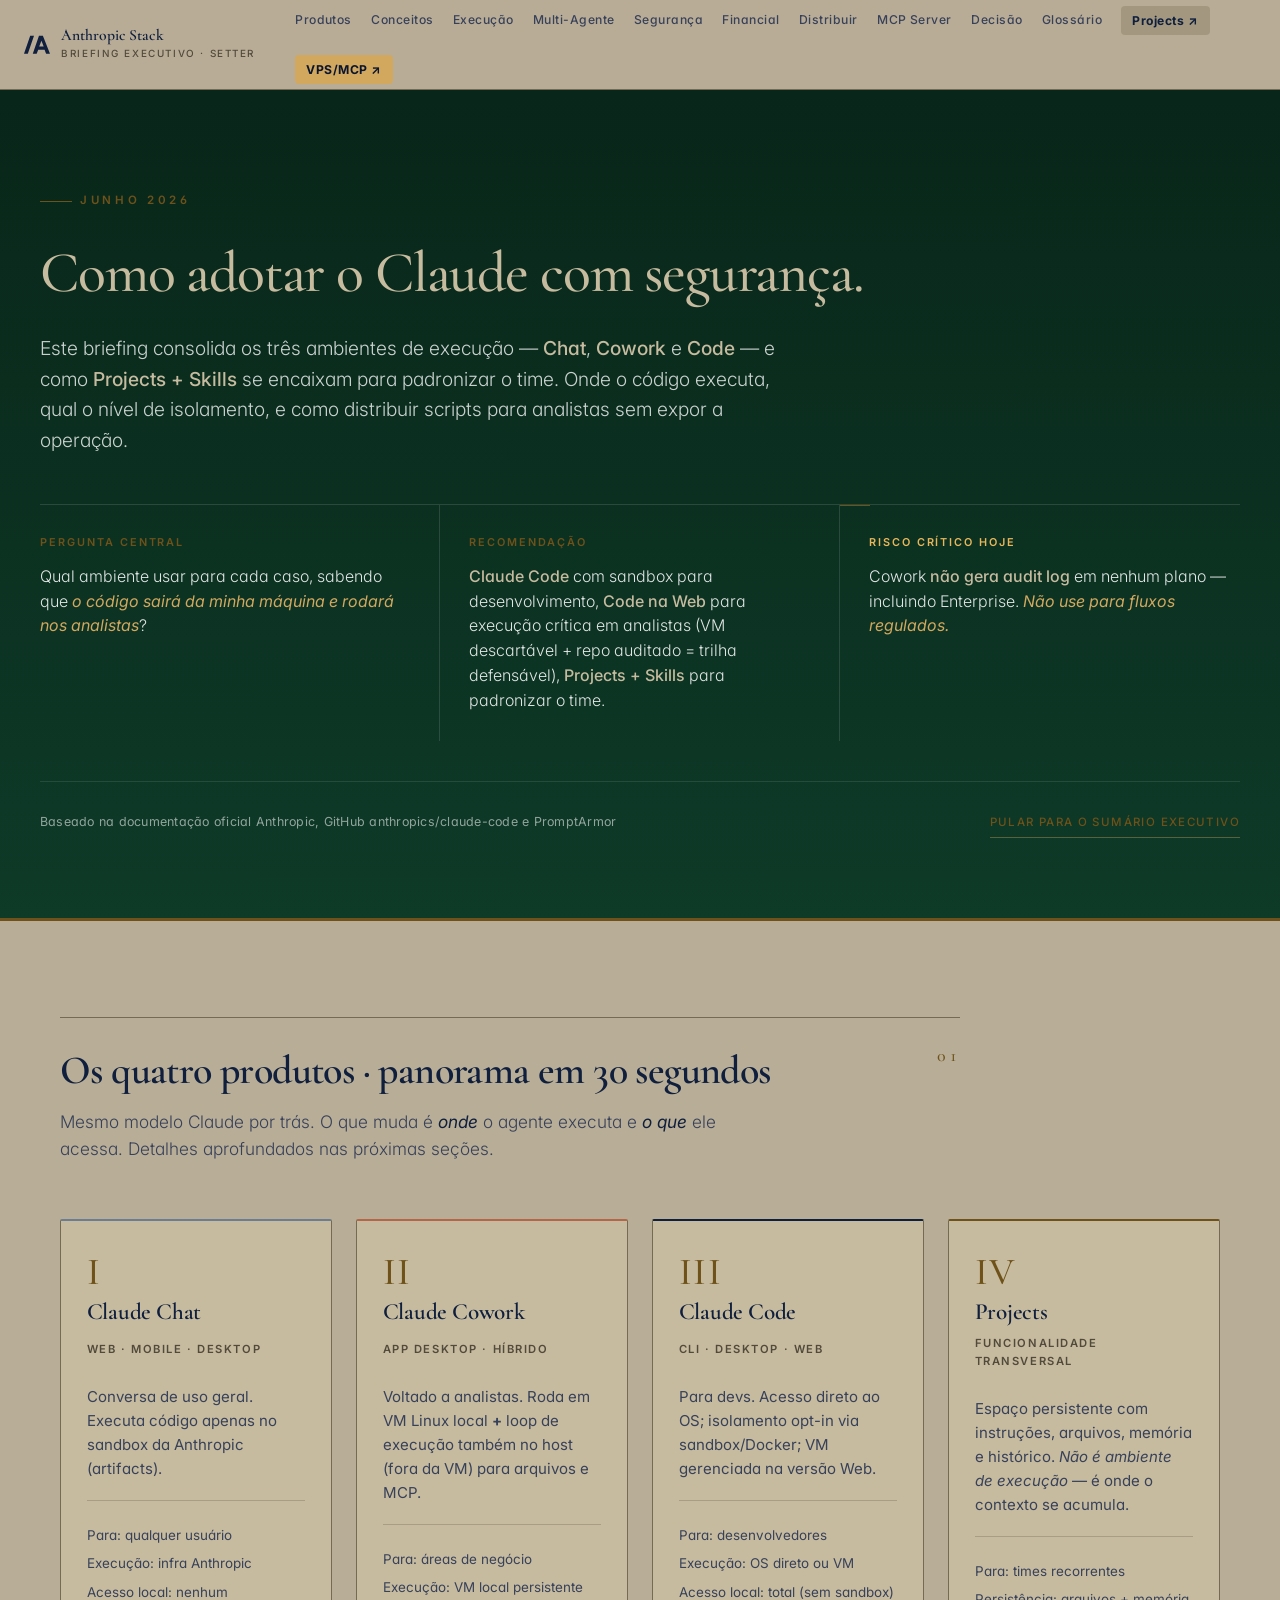
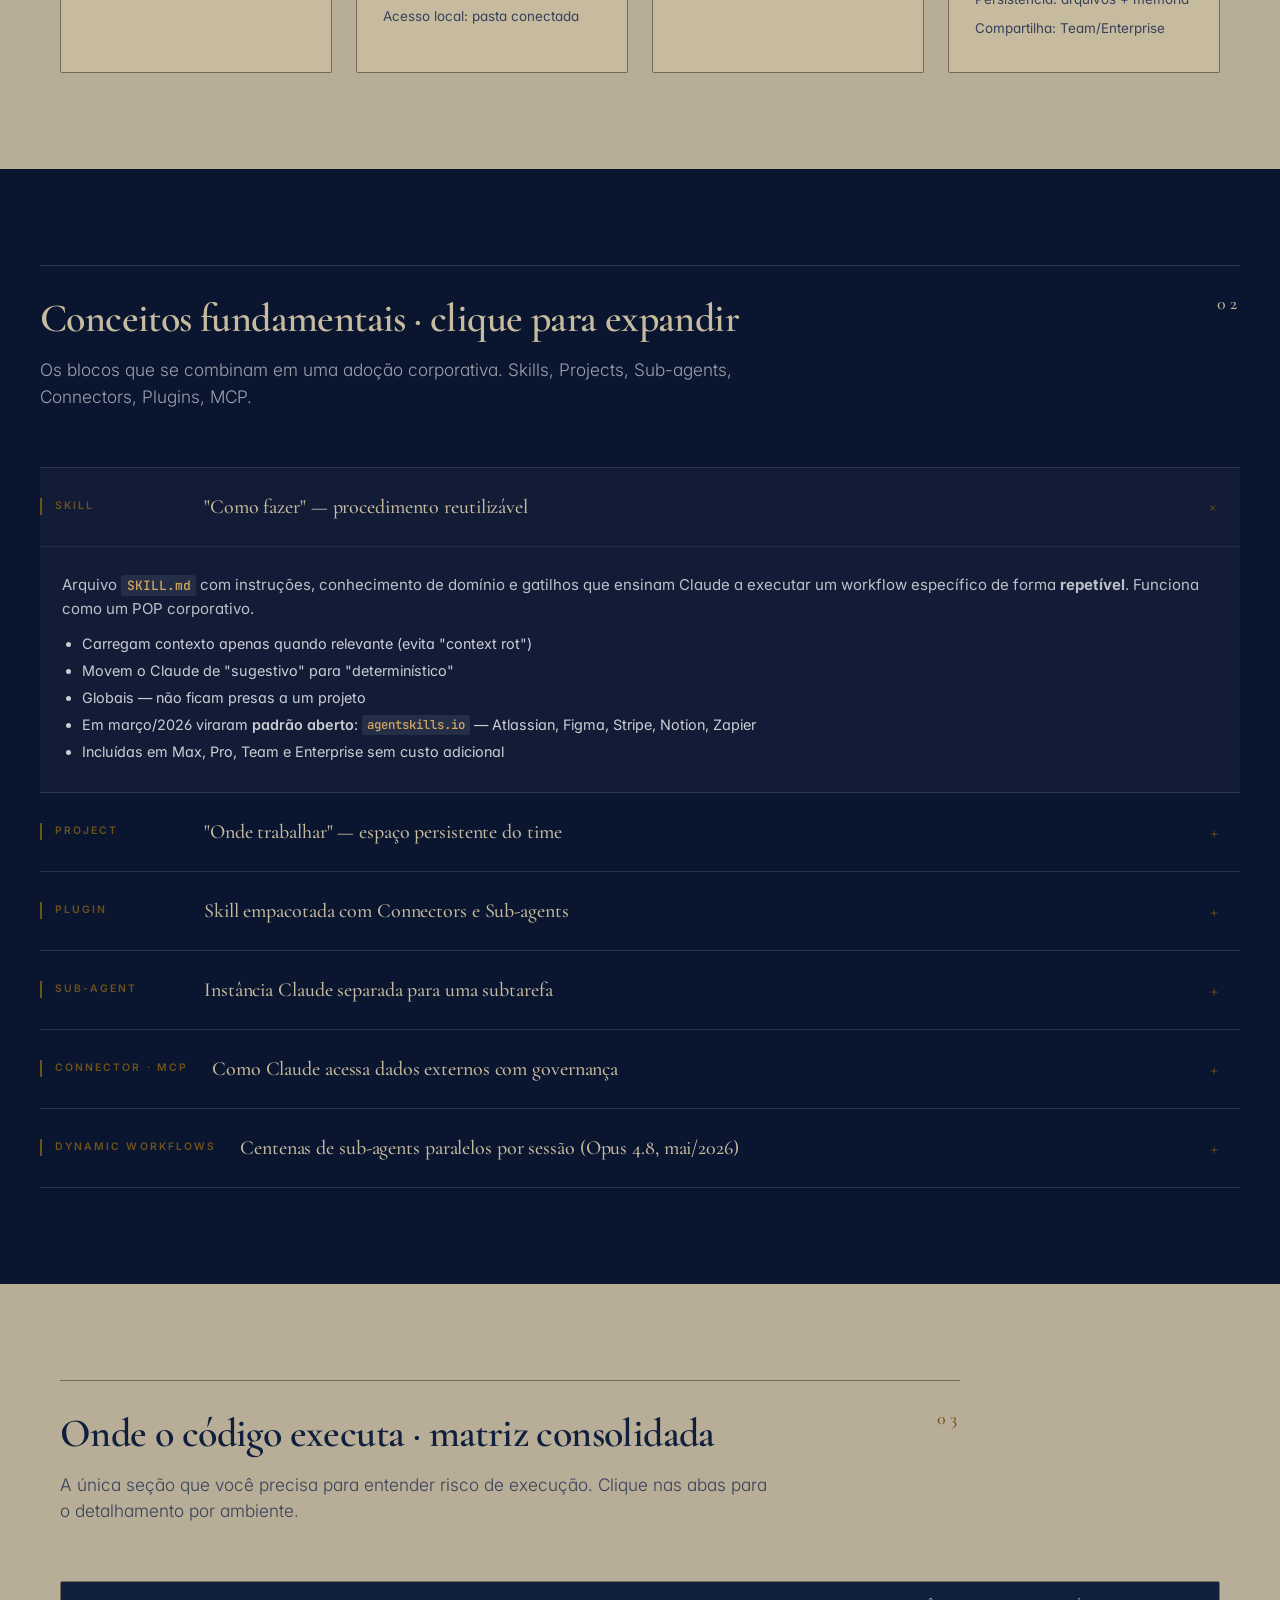
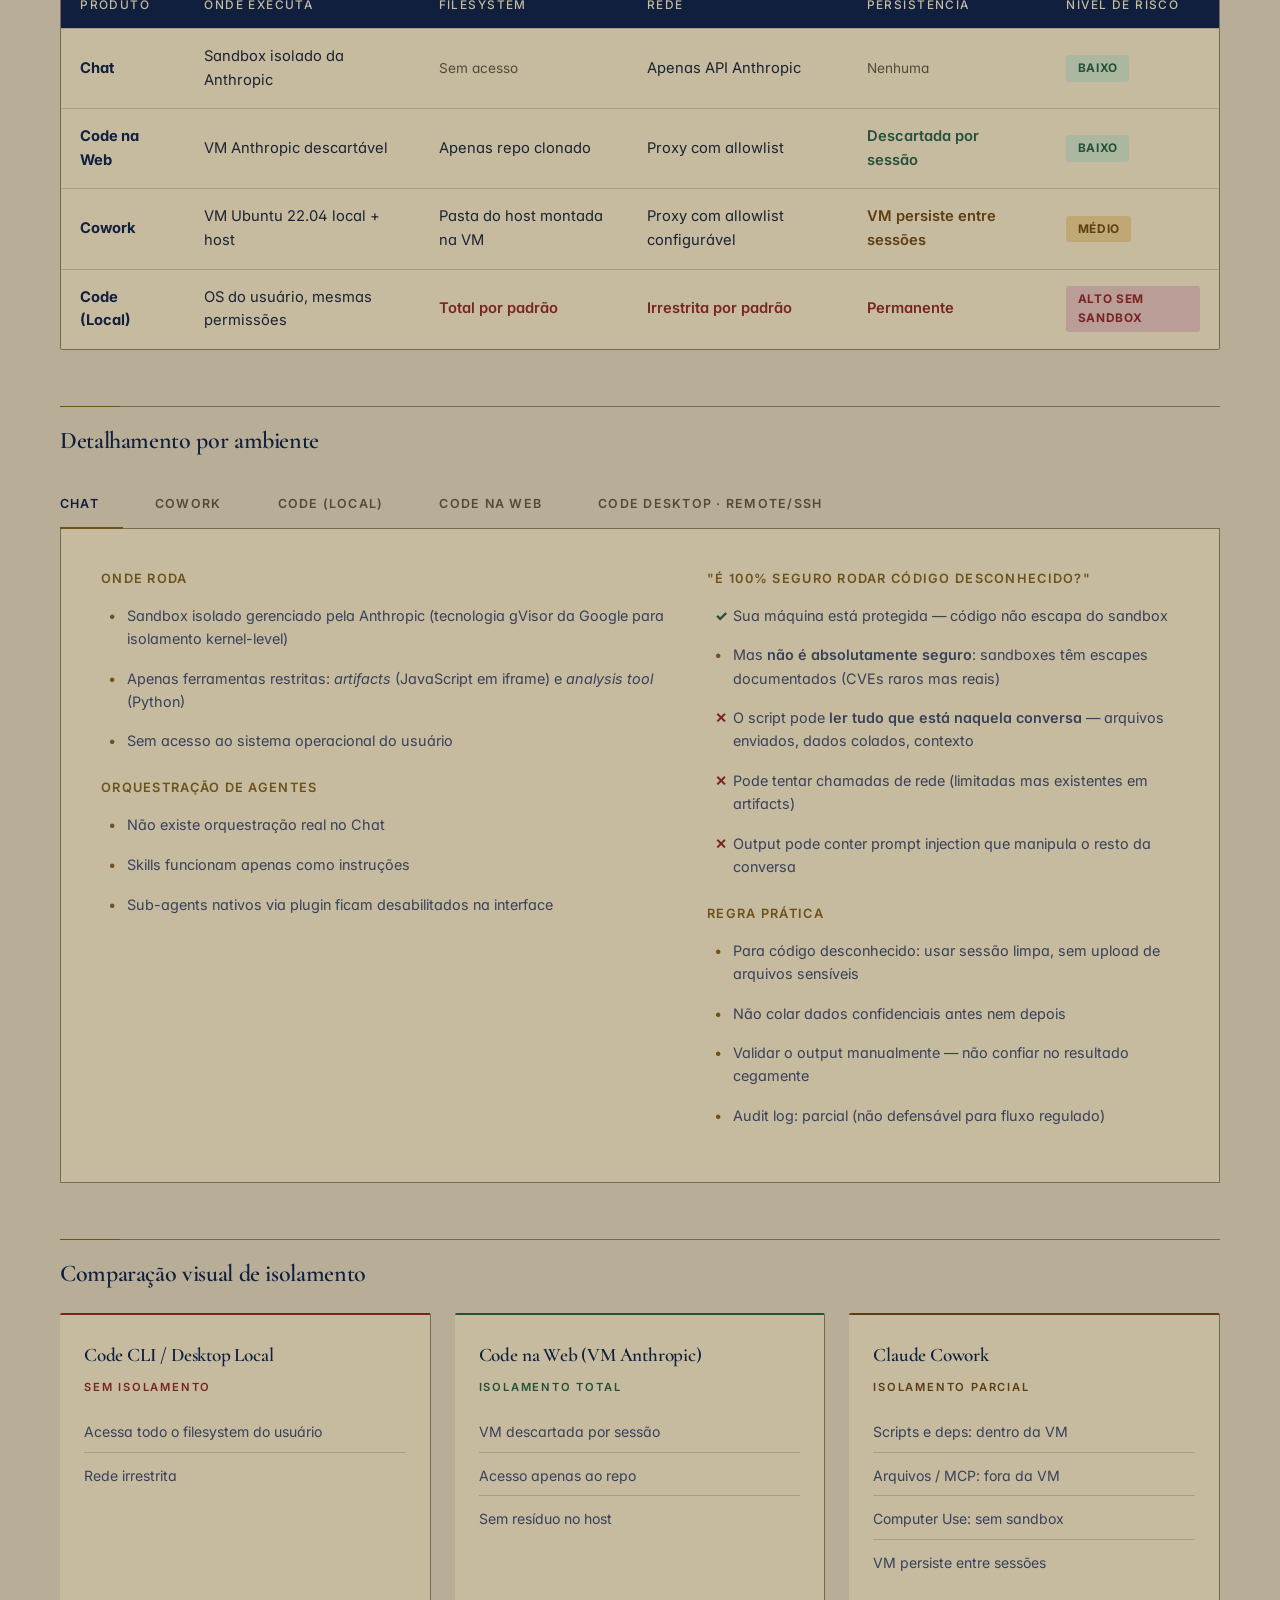
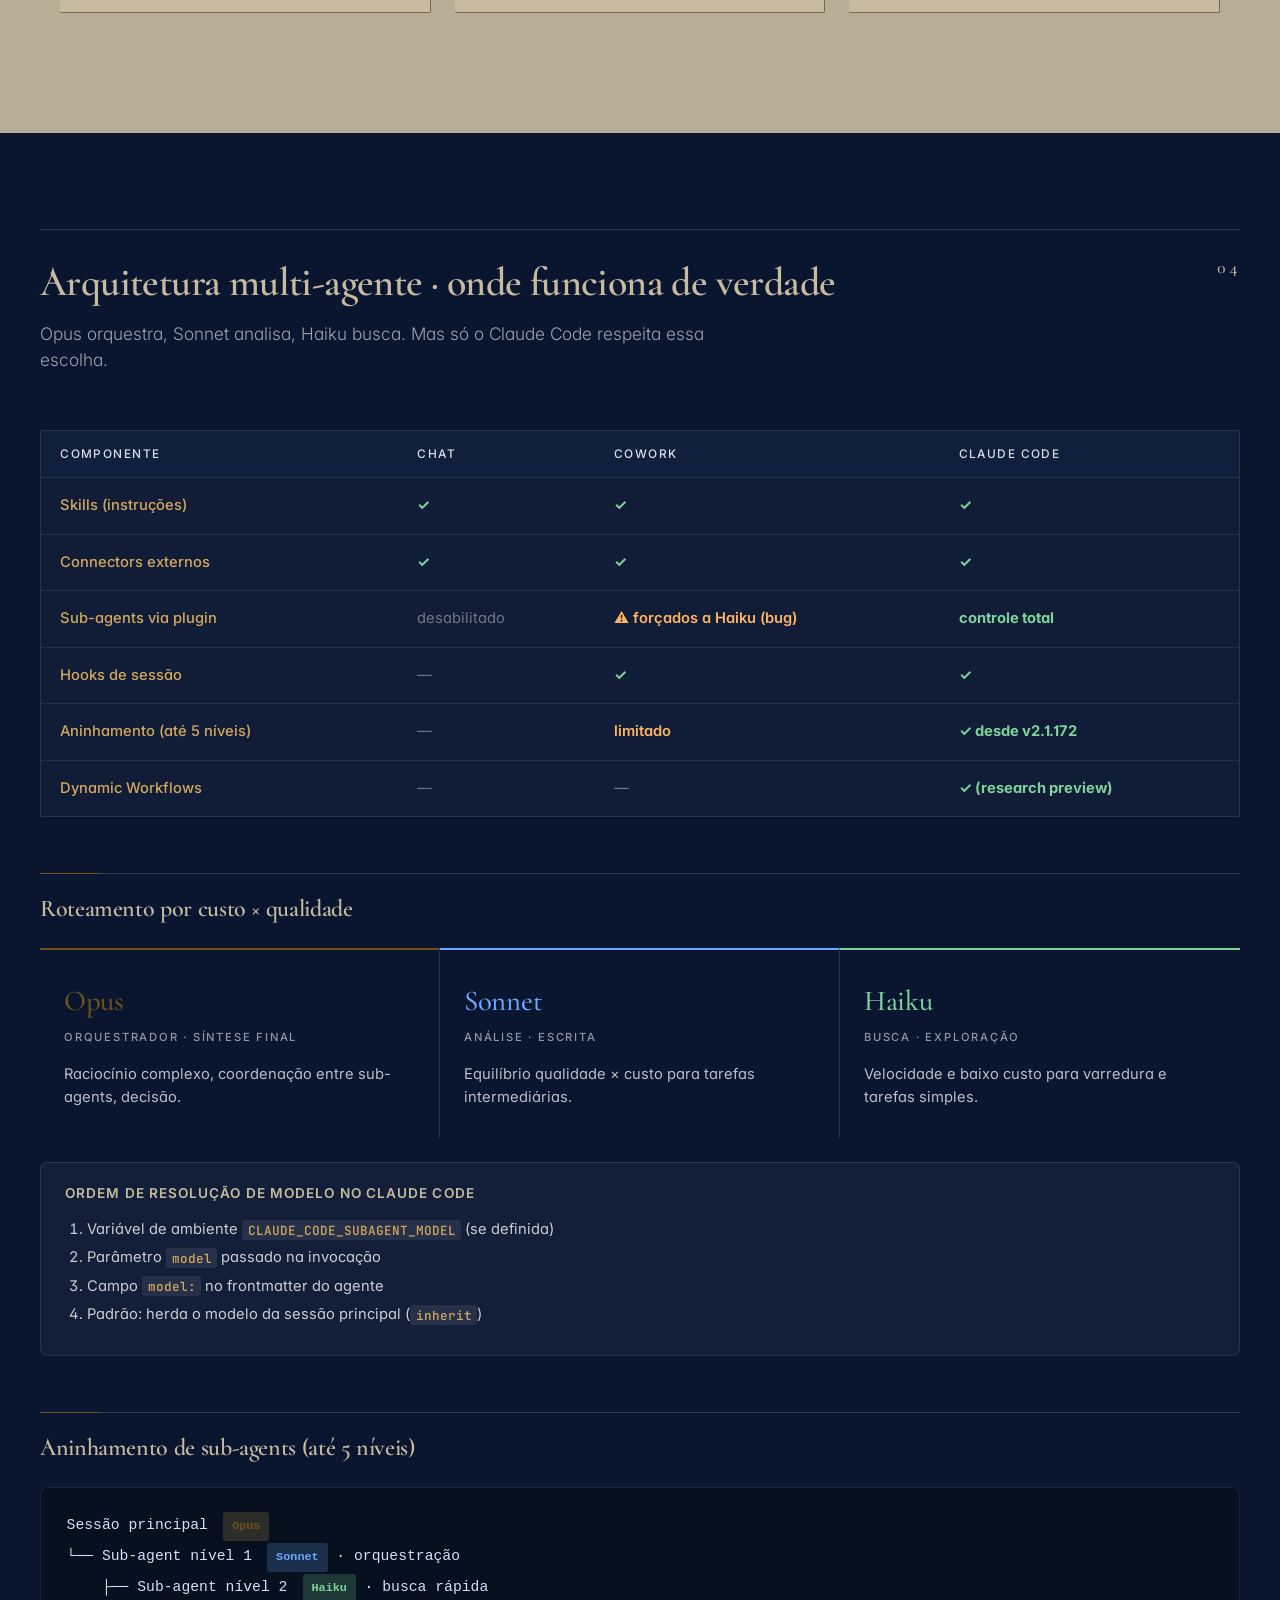
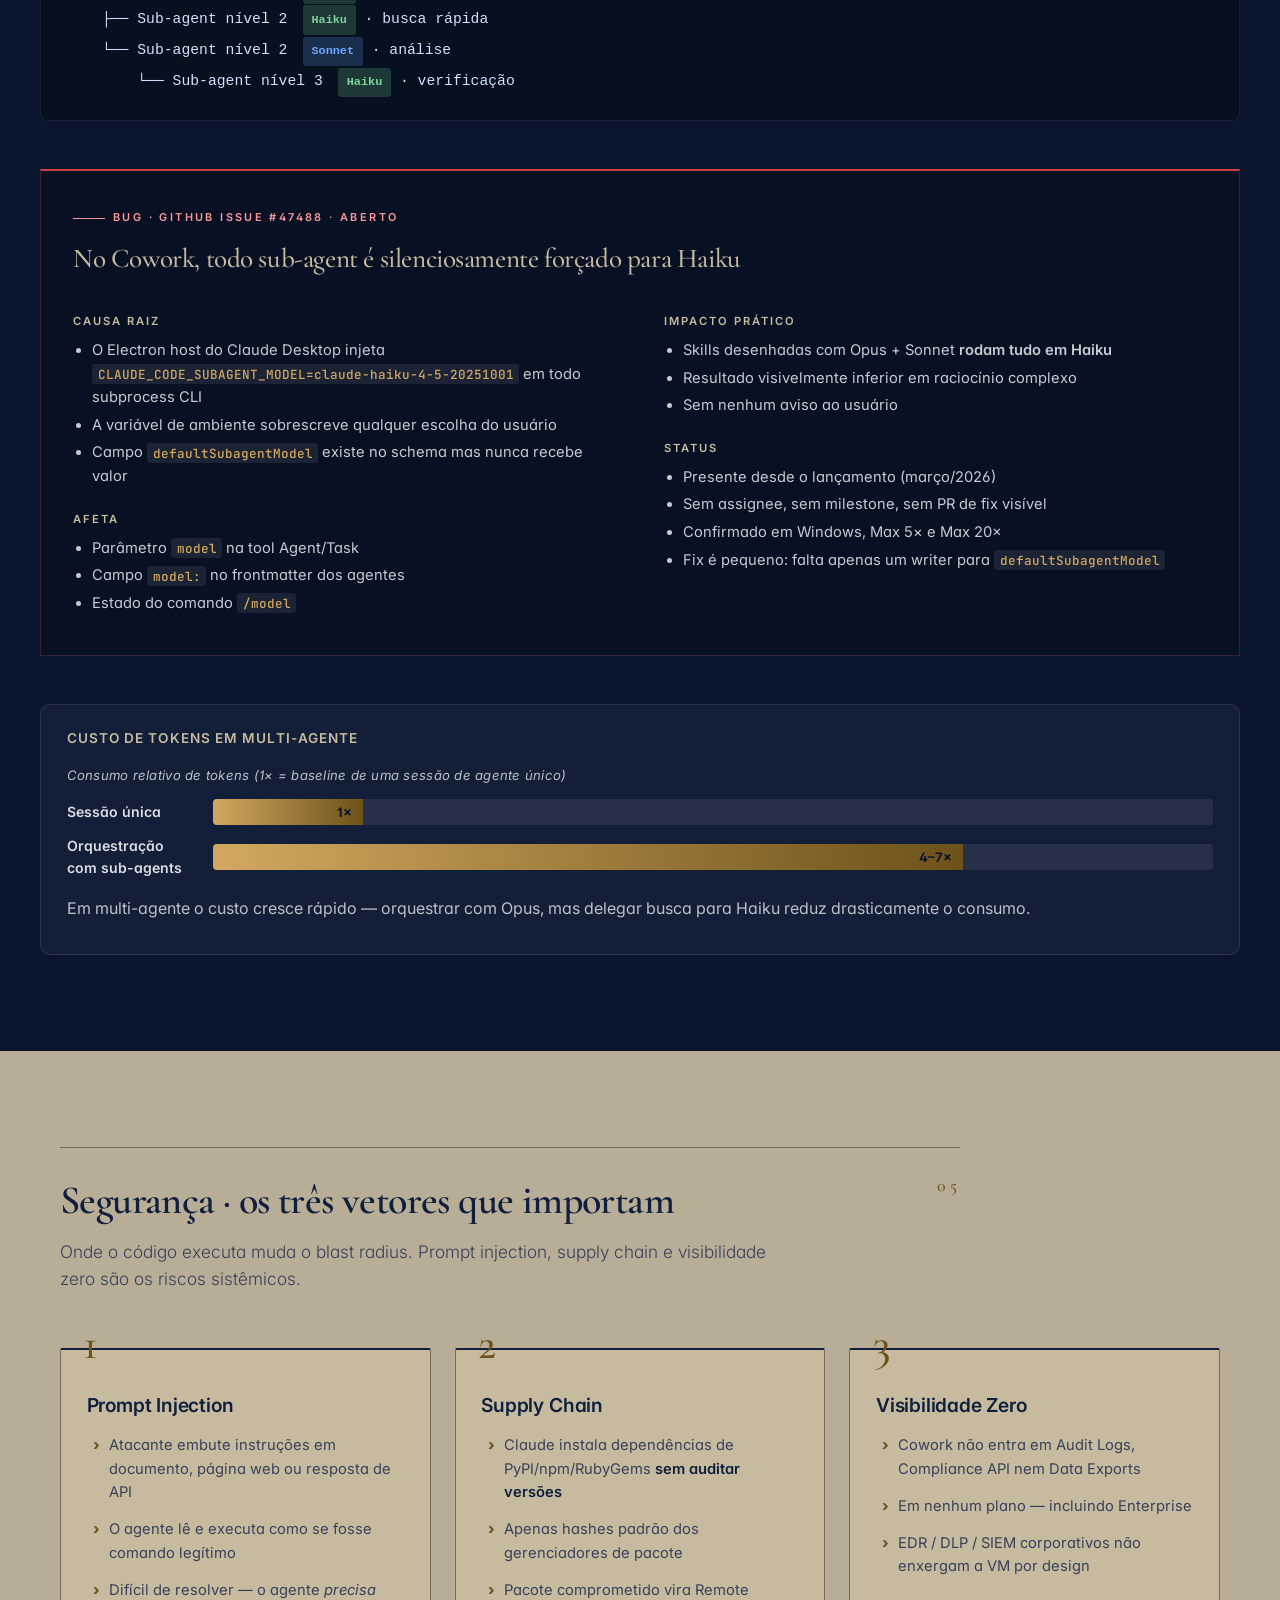
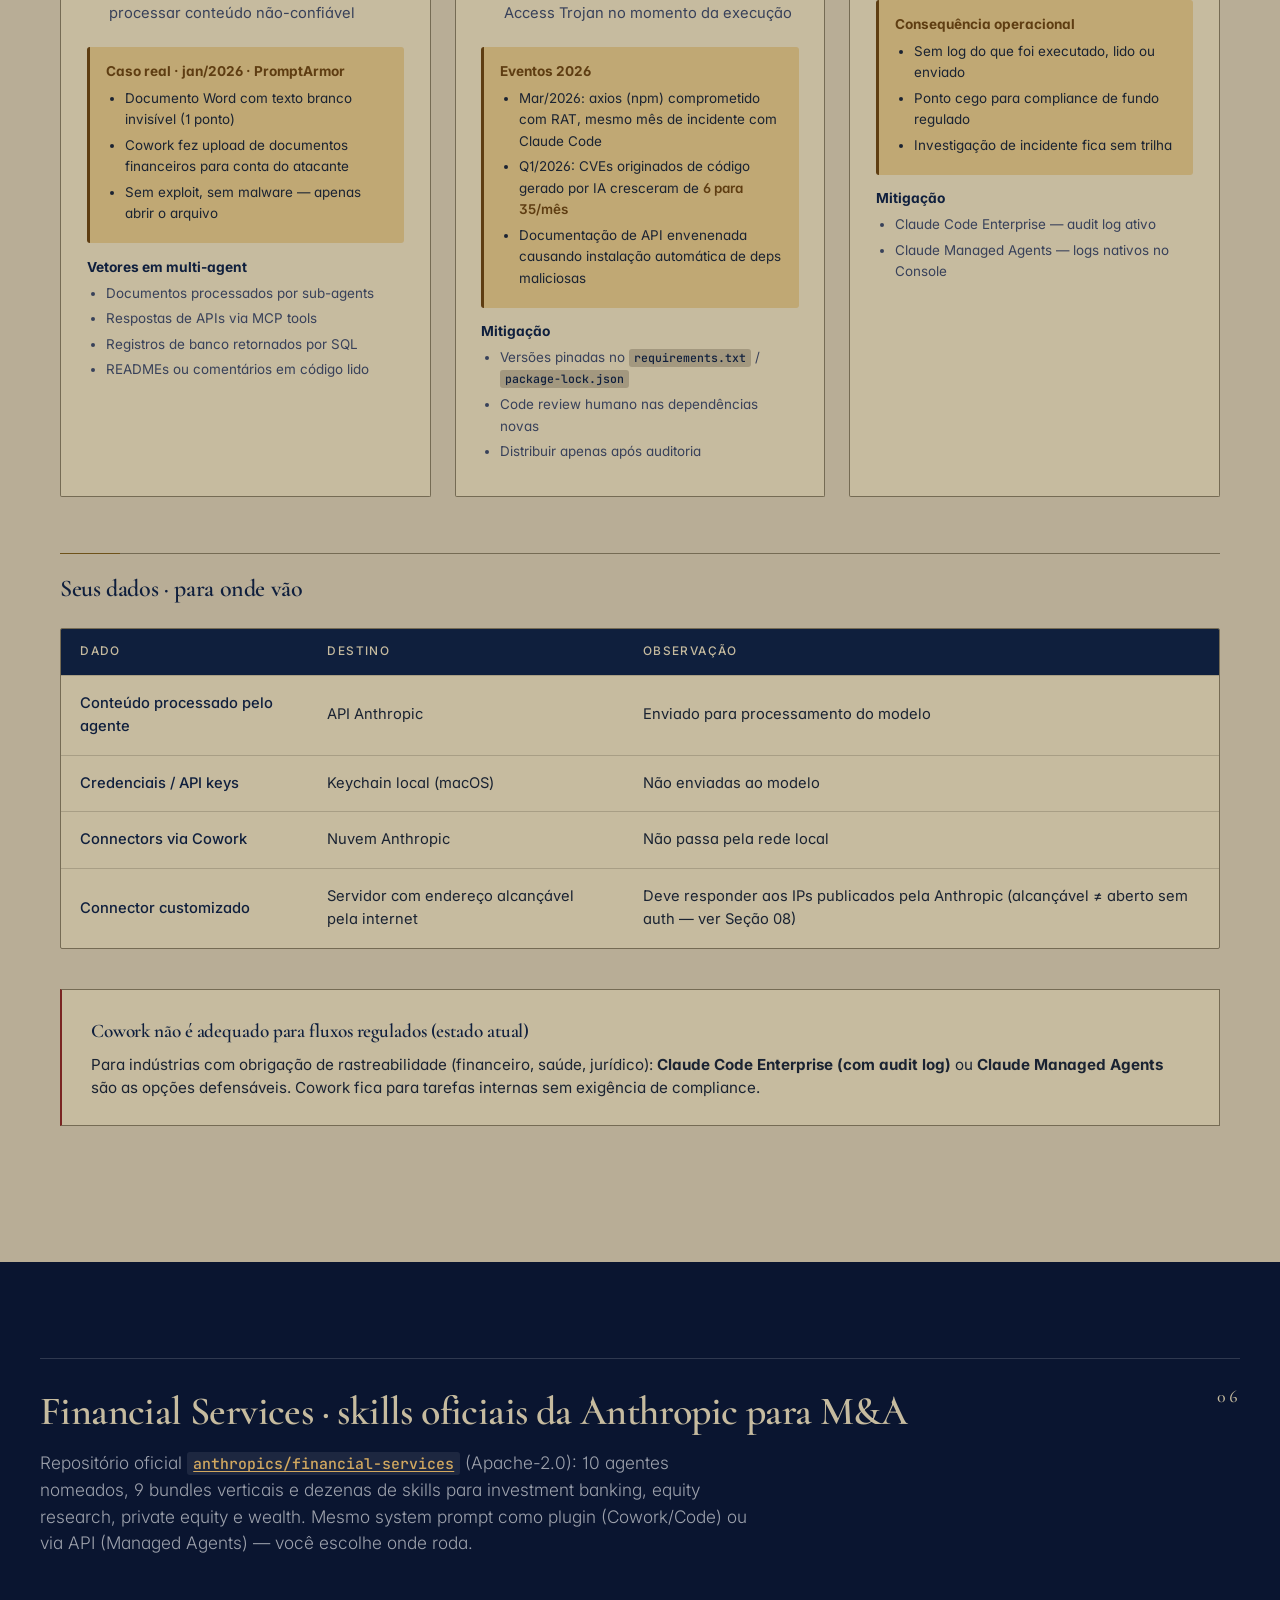
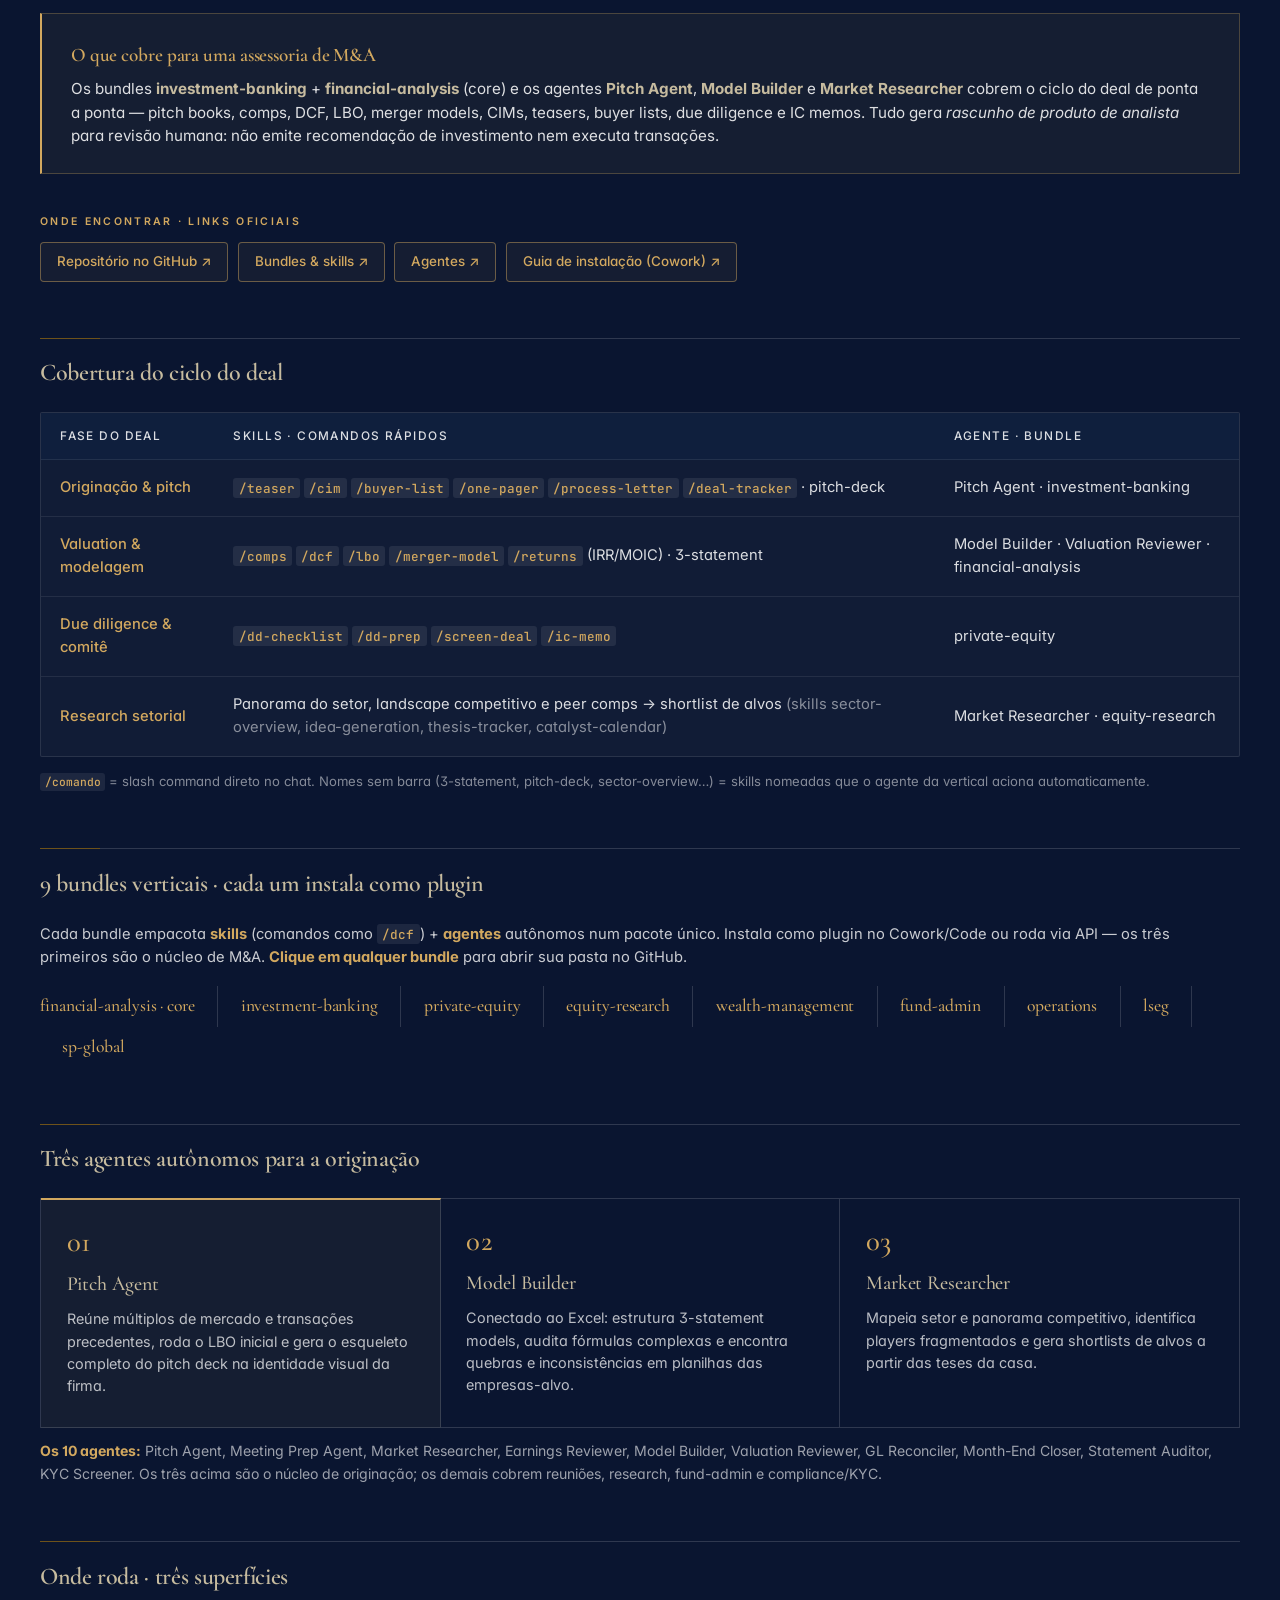
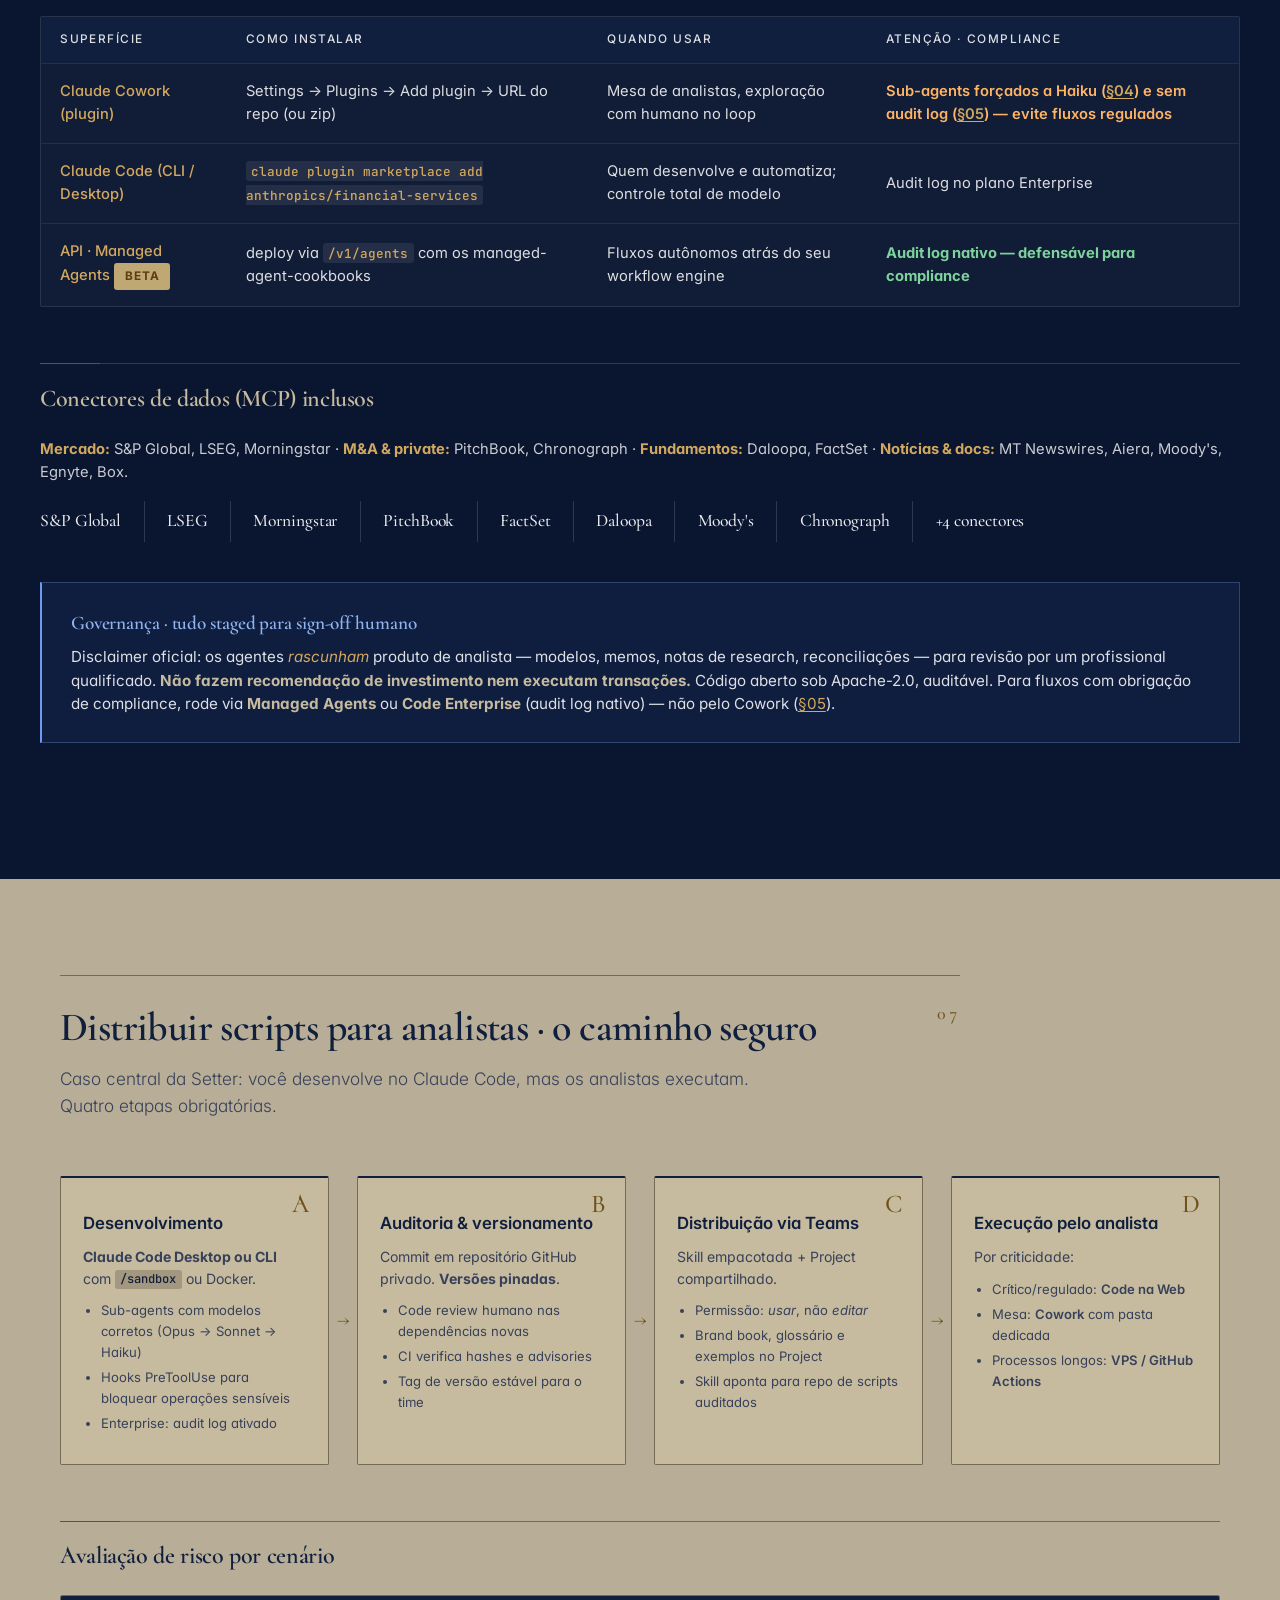
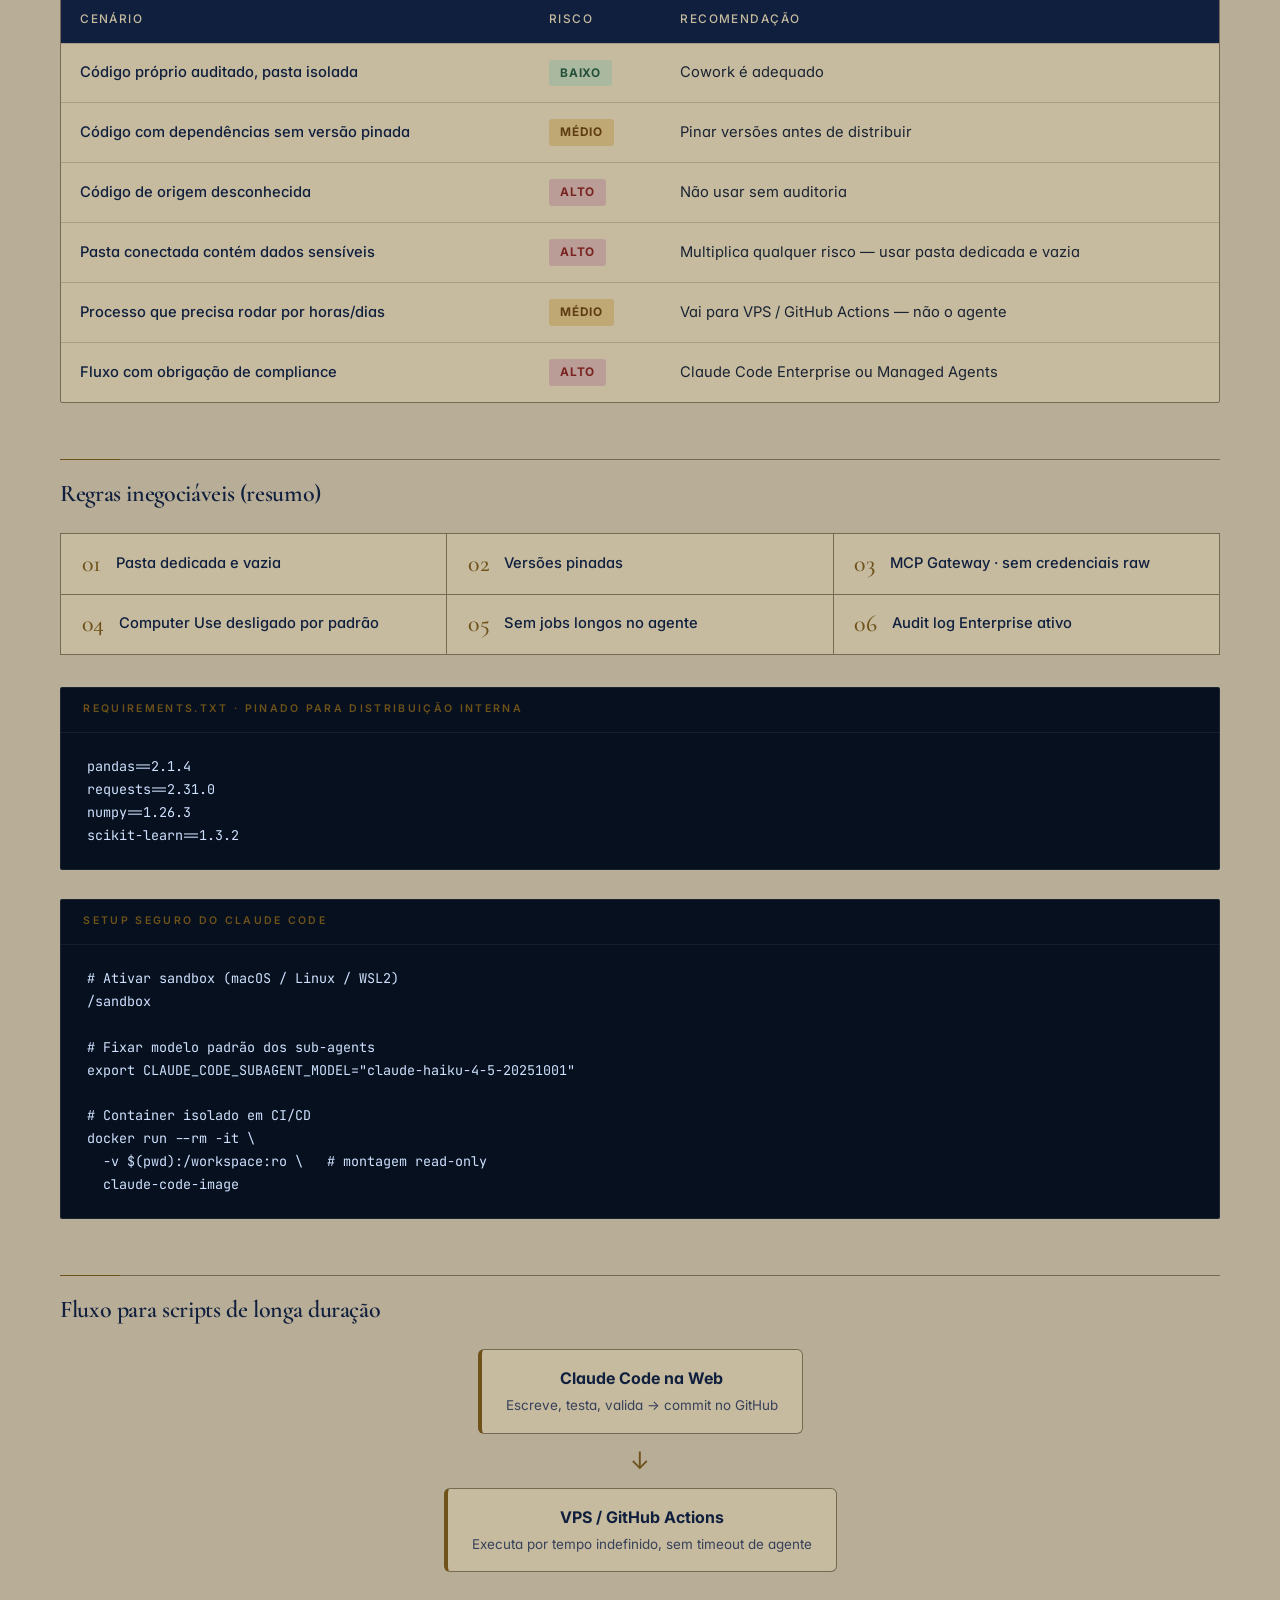
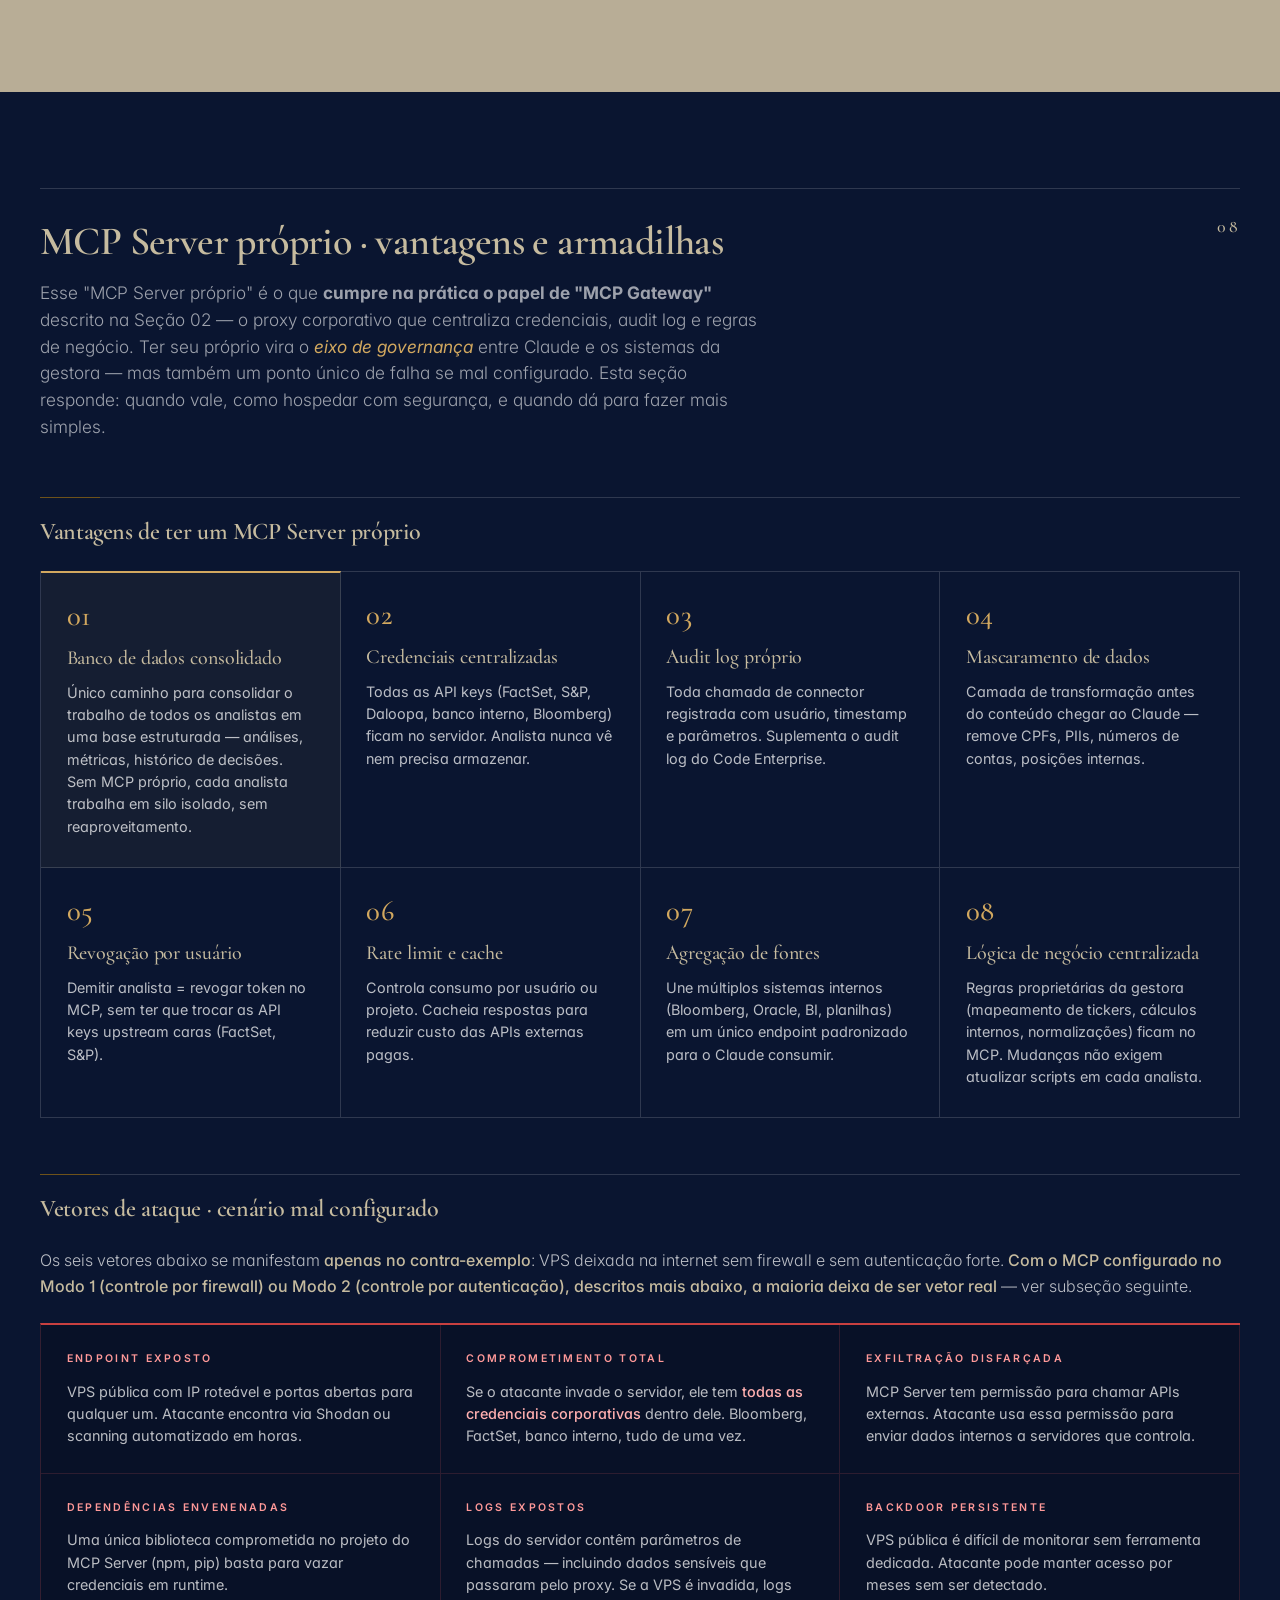
==== commit dbd82e3f: "Add files via upload" ====
--- a/index.html
+++ b/index.html
@@ -38,6 +38,9 @@
     <a href="projects.html" class="nav-projects">Projects ↗</a>
     <a href="vps-mcp.html" class="nav-vps">VPS/MCP ↗</a>
   </nav>
+  <button class="nav-toggle" type="button" aria-label="Abrir menu" aria-expanded="false">
+    <span></span><span></span><span></span>
+  </button>
 </header>
 
 <!-- ============ HERO ============ -->
@@ -735,46 +738,133 @@
 <section id="financial" class="section dark">
   <div class="section-head">
     <span class="section-num">06</span>
-    <h2>Financial Services · skills prontas para gestoras</h2>
-    <p class="section-sub">A Anthropic lançou em mai/2026 dez templates para os fluxos mais demorados em serviços financeiros.</p>
-  </div>
-
-  <div class="fs-grid">
-    <div class="fs-template">Pitchbooks</div>
-    <div class="fs-template">Triagem KYC</div>
-    <div class="fs-template">Month-end close</div>
-    <div class="fs-template">Pesquisa de mercado</div>
-    <div class="fs-template">+6 templates</div>
-  </div>
-
-  <div class="duo-grid">
-    <div class="duo-card">
-      <div class="duo-eyebrow">MODO ASSISTIDO</div>
-      <div class="duo-headline">Junto com o analista (Plugin)</div>
-      <p>Skill instalada como plugin em Cowork ou Code, rodando no desktop do profissional. Bom para análises iterativas com humano no loop.</p>
-      <ul>
-        <li>No Cowork: sub-agents forçados a Haiku (bug §04)</li>
-        <li>No Code: sub-agents com controle total de modelo</li>
-      </ul>
-    </div>
-    <div class="duo-card">
-      <div class="duo-eyebrow">MODO AUTÔNOMO</div>
-      <div class="duo-headline">Claude Managed Agents (Cookbook)</div>
-      <p>Sessões longas autônomas no infraestrutura da Anthropic, sem precisar do desktop do analista. <strong>Audit log completo</strong> no Console. Defensável para compliance.</p>
-      <ul>
-        <li>Sem dependência do desktop do analista</li>
-        <li>Rastreabilidade nativa</li>
-      </ul>
-    </div>
-  </div>
-
-  <h3 class="sub-h3">Connectors incluídos</h3>
+    <h2>Financial Services · skills oficiais da Anthropic para M&A</h2>
+    <p class="section-sub">Repositório oficial <a href="https://github.com/anthropics/financial-services" target="_blank" rel="noopener"><code>anthropics/financial-services</code></a> (Apache-2.0): 10 agentes nomeados, 9 bundles verticais e dezenas de skills para investment banking, equity research, private equity e wealth. Mesmo system prompt como plugin (Cowork/Code) ou via API (Managed Agents) — você escolhe onde roda.</p>
+  </div>
+
+  <div class="callout mcp-recommend">
+    <div class="callout-title">O que cobre para uma assessoria de M&A</div>
+    <p>Os bundles <strong>investment-banking</strong> + <strong>financial-analysis</strong> (core) e os agentes <strong>Pitch Agent</strong>, <strong>Model Builder</strong> e <strong>Market Researcher</strong> cobrem o ciclo do deal de ponta a ponta — pitch books, comps, DCF, LBO, merger models, CIMs, teasers, buyer lists, due diligence e IC memos. Tudo gera <em>rascunho de produto de analista</em> para revisão humana: não emite recomendação de investimento nem executa transações.</p>
+  </div>
+
+  <div style="margin:0 auto 0.5rem;">
+    <div style="font-size:0.66rem;letter-spacing:0.22em;text-transform:uppercase;color:var(--gold-soft);font-weight:600;margin-bottom:0.7rem;">Onde encontrar · links oficiais</div>
+    <div style="display:flex;flex-wrap:wrap;gap:0.6rem;">
+      <a href="https://github.com/anthropics/financial-services" target="_blank" rel="noopener" style="display:inline-flex;align-items:center;gap:0.4rem;border:1px solid rgba(210,168,95,0.45);background:rgba(201,164,92,0.06);border-radius:4px;padding:0.5rem 1rem;font-size:0.84rem;font-weight:500;color:var(--gold-soft);text-decoration:none;">Repositório no GitHub ↗</a>
+      <a href="https://github.com/anthropics/financial-services/tree/main/plugins/vertical-plugins" target="_blank" rel="noopener" style="display:inline-flex;align-items:center;gap:0.4rem;border:1px solid rgba(210,168,95,0.45);background:rgba(201,164,92,0.06);border-radius:4px;padding:0.5rem 1rem;font-size:0.84rem;font-weight:500;color:var(--gold-soft);text-decoration:none;">Bundles &amp; skills ↗</a>
+      <a href="https://github.com/anthropics/financial-services/tree/main/plugins/agent-plugins" target="_blank" rel="noopener" style="display:inline-flex;align-items:center;gap:0.4rem;border:1px solid rgba(210,168,95,0.45);background:rgba(201,164,92,0.06);border-radius:4px;padding:0.5rem 1rem;font-size:0.84rem;font-weight:500;color:var(--gold-soft);text-decoration:none;">Agentes ↗</a>
+      <a href="https://support.claude.com/en/articles/13851150-install-financial-services-plugins-for-cowork" target="_blank" rel="noopener" style="display:inline-flex;align-items:center;gap:0.4rem;border:1px solid rgba(210,168,95,0.45);background:rgba(201,164,92,0.06);border-radius:4px;padding:0.5rem 1rem;font-size:0.84rem;font-weight:500;color:var(--gold-soft);text-decoration:none;">Guia de instalação (Cowork) ↗</a>
+    </div>
+  </div>
+
+  <h3 class="sub-h3">Cobertura do ciclo do deal</h3>
+  <table class="comp-table">
+    <thead>
+      <tr><th>Fase do deal</th><th>Skills · comandos rápidos</th><th>Agente · bundle</th></tr>
+    </thead>
+    <tbody>
+      <tr>
+        <td>Originação &amp; pitch</td>
+        <td><code>/teaser</code> <code>/cim</code> <code>/buyer-list</code> <code>/one-pager</code> <code>/process-letter</code> <code>/deal-tracker</code> · pitch-deck</td>
+        <td>Pitch Agent · investment-banking</td>
+      </tr>
+      <tr>
+        <td>Valuation &amp; modelagem</td>
+        <td><code>/comps</code> <code>/dcf</code> <code>/lbo</code> <code>/merger-model</code> <code>/returns</code> (IRR/MOIC) · 3-statement</td>
+        <td>Model Builder · Valuation Reviewer · financial-analysis</td>
+      </tr>
+      <tr>
+        <td>Due diligence &amp; comitê</td>
+        <td><code>/dd-checklist</code> <code>/dd-prep</code> <code>/screen-deal</code> <code>/ic-memo</code></td>
+        <td>private-equity</td>
+      </tr>
+      <tr>
+        <td>Research setorial</td>
+        <td>Panorama do setor, landscape competitivo e peer comps → shortlist de alvos <span style="color:rgba(255,255,255,0.5);">(skills sector-overview, idea-generation, thesis-tracker, catalyst-calendar)</span></td>
+        <td>Market Researcher · equity-research</td>
+      </tr>
+    </tbody>
+  </table>
+  <p style="font-size:0.82rem;color:rgba(255,255,255,0.5);margin:-0.6rem auto 0;"><code>/comando</code> = slash command direto no chat. Nomes sem barra (3-statement, pitch-deck, sector-overview…) = skills nomeadas que o agente da vertical aciona automaticamente.</p>
+
+  <h3 class="sub-h3">9 bundles verticais · cada um instala como plugin</h3>
+  <p style="font-size:0.92rem;color:rgba(255,255,255,0.78);margin:0 auto 1rem;">Cada bundle empacota <strong style="color:var(--gold-soft);">skills</strong> (comandos como <code>/dcf</code>) + <strong style="color:var(--gold-soft);">agentes</strong> autônomos num pacote único. Instala como plugin no Cowork/Code ou roda via API — os três primeiros são o núcleo de M&A. <strong style="color:var(--gold-soft);">Clique em qualquer bundle</strong> para abrir sua pasta no GitHub.</p>
   <div class="connector-grid">
+    <a class="conn-pill" href="https://github.com/anthropics/financial-services/tree/main/plugins/vertical-plugins/financial-analysis" target="_blank" rel="noopener" style="text-decoration:none;">financial-analysis · core</a>
+    <a class="conn-pill" href="https://github.com/anthropics/financial-services/tree/main/plugins/vertical-plugins/investment-banking" target="_blank" rel="noopener" style="text-decoration:none;">investment-banking</a>
+    <a class="conn-pill" href="https://github.com/anthropics/financial-services/tree/main/plugins/vertical-plugins/private-equity" target="_blank" rel="noopener" style="text-decoration:none;">private-equity</a>
+    <a class="conn-pill" href="https://github.com/anthropics/financial-services/tree/main/plugins/vertical-plugins/equity-research" target="_blank" rel="noopener" style="text-decoration:none;">equity-research</a>
+    <a class="conn-pill" href="https://github.com/anthropics/financial-services/tree/main/plugins/vertical-plugins/wealth-management" target="_blank" rel="noopener" style="text-decoration:none;">wealth-management</a>
+    <a class="conn-pill" href="https://github.com/anthropics/financial-services/tree/main/plugins/vertical-plugins/fund-admin" target="_blank" rel="noopener" style="text-decoration:none;">fund-admin</a>
+    <a class="conn-pill" href="https://github.com/anthropics/financial-services/tree/main/plugins/vertical-plugins/operations" target="_blank" rel="noopener" style="text-decoration:none;">operations</a>
+    <a class="conn-pill" href="https://github.com/anthropics/financial-services/tree/main/plugins/partner-built/lseg" target="_blank" rel="noopener" style="text-decoration:none;">lseg</a>
+    <a class="conn-pill" href="https://github.com/anthropics/financial-services/tree/main/plugins/partner-built/spglobal" target="_blank" rel="noopener" style="text-decoration:none;">sp-global</a>
+  </div>
+
+  <h3 class="sub-h3">Três agentes autônomos para a originação</h3>
+  <div class="mcp-grid">
+    <div class="mcp-card mcp-card-highlight">
+      <div class="mcp-num">01</div>
+      <h4>Pitch Agent</h4>
+      <p>Reúne múltiplos de mercado e transações precedentes, roda o LBO inicial e gera o esqueleto completo do pitch deck na identidade visual da firma.</p>
+    </div>
+    <div class="mcp-card">
+      <div class="mcp-num">02</div>
+      <h4>Model Builder</h4>
+      <p>Conectado ao Excel: estrutura 3-statement models, audita fórmulas complexas e encontra quebras e inconsistências em planilhas das empresas-alvo.</p>
+    </div>
+    <div class="mcp-card">
+      <div class="mcp-num">03</div>
+      <h4>Market Researcher</h4>
+      <p>Mapeia setor e panorama competitivo, identifica players fragmentados e gera shortlists de alvos a partir das teses da casa.</p>
+    </div>
+  </div>
+  <p style="font-size:0.88rem;color:rgba(255,255,255,0.6);margin-top:0.8rem;"><strong style="color:var(--gold-soft);">Os 10 agentes:</strong> Pitch Agent, Meeting Prep Agent, Market Researcher, Earnings Reviewer, Model Builder, Valuation Reviewer, GL Reconciler, Month-End Closer, Statement Auditor, KYC Screener. Os três acima são o núcleo de originação; os demais cobrem reuniões, research, fund-admin e compliance/KYC.</p>
+
+  <h3 class="sub-h3">Onde roda · três superfícies</h3>
+  <table class="comp-table">
+    <thead>
+      <tr><th>Superfície</th><th>Como instalar</th><th>Quando usar</th><th>Atenção · compliance</th></tr>
+    </thead>
+    <tbody>
+      <tr>
+        <td>Claude Cowork (plugin)</td>
+        <td>Settings → Plugins → Add plugin → URL do repo (ou zip)</td>
+        <td>Mesa de analistas, exploração com humano no loop</td>
+        <td class="warn">Sub-agents forçados a Haiku (<a href="#multi-agent">§04</a>) e sem audit log (<a href="#security">§05</a>) — evite fluxos regulados</td>
+      </tr>
+      <tr>
+        <td>Claude Code (CLI / Desktop)</td>
+        <td><code>claude plugin marketplace add anthropics/financial-services</code></td>
+        <td>Quem desenvolve e automatiza; controle total de modelo</td>
+        <td>Audit log no plano Enterprise</td>
+      </tr>
+      <tr>
+        <td>API · Managed Agents <span class="risk-tag risk-medium">beta</span></td>
+        <td>deploy via <code>/v1/agents</code> com os managed-agent-cookbooks</td>
+        <td>Fluxos autônomos atrás do seu workflow engine</td>
+        <td class="yes">Audit log nativo — defensável para compliance</td>
+      </tr>
+    </tbody>
+  </table>
+
+  <h3 class="sub-h3">Conectores de dados (MCP) inclusos</h3>
+  <p style="font-size:0.92rem;color:rgba(255,255,255,0.78);margin:0 auto 1rem;"><strong style="color:var(--gold-soft);">Mercado:</strong> S&P Global, LSEG, Morningstar · <strong style="color:var(--gold-soft);">M&A &amp; private:</strong> PitchBook, Chronograph · <strong style="color:var(--gold-soft);">Fundamentos:</strong> Daloopa, FactSet · <strong style="color:var(--gold-soft);">Notícias &amp; docs:</strong> MT Newswires, Aiera, Moody's, Egnyte, Box.</p>
+  <div class="connector-grid">
+    <div class="conn-pill">S&P Global</div>
+    <div class="conn-pill">LSEG</div>
+    <div class="conn-pill">Morningstar</div>
+    <div class="conn-pill">PitchBook</div>
     <div class="conn-pill">FactSet</div>
     <div class="conn-pill">Daloopa</div>
-    <div class="conn-pill">S&P Capital IQ</div>
-    <div class="conn-pill">Moody's MCP</div>
-    <div class="conn-pill">+8 novos conectores</div>
+    <div class="conn-pill">Moody's</div>
+    <div class="conn-pill">Chronograph</div>
+    <div class="conn-pill">+4 conectores</div>
+  </div>
+
+  <div class="callout cw-note">
+    <div class="callout-title">Governança · tudo staged para sign-off humano</div>
+    <p>Disclaimer oficial: os agentes <em>rascunham</em> produto de analista — modelos, memos, notas de research, reconciliações — para revisão por um profissional qualificado. <strong>Não fazem recomendação de investimento nem executam transações.</strong> Código aberto sob Apache-2.0, auditável. Para fluxos com obrigação de compliance, rode via <strong>Managed Agents</strong> ou <strong>Code Enterprise</strong> (audit log nativo) — não pelo Cowork (<a href="#security">§05</a>).</p>
   </div>
 </section>
 
--- a/styles.css
+++ b/styles.css
@@ -134,6 +134,33 @@
   border-bottom: none;
 }
 .topnav a.nav-projects:hover { background: var(--gold-soft); color: var(--navy-deep); }
+
+/* ============ BOTÃO HAMBÚRGUER (menu mobile) ============ */
+.nav-toggle {
+  display: none;            /* oculto no desktop — só aparece em ≤1100px */
+  flex-direction: column;
+  justify-content: center;
+  gap: 5px;
+  width: 42px;
+  height: 38px;
+  padding: 9px;
+  background: transparent;
+  border: 1px solid var(--line);
+  border-radius: 5px;
+  cursor: pointer;
+  flex-shrink: 0;
+}
+.nav-toggle span {
+  display: block;
+  width: 100%;
+  height: 2px;
+  background: var(--navy);
+  border-radius: 2px;
+  transition: transform 0.25s ease, opacity 0.2s ease;
+}
+.nav-toggle[aria-expanded="true"] span:nth-child(1) { transform: translateY(7px) rotate(45deg); }
+.nav-toggle[aria-expanded="true"] span:nth-child(2) { opacity: 0; }
+.nav-toggle[aria-expanded="true"] span:nth-child(3) { transform: translateY(-7px) rotate(-45deg); }
 
 /* ============ HERO ============ */
 .hero {
@@ -1995,7 +2022,44 @@
   .glossary-grid { grid-template-columns: 1fr; }
   .refs-list { grid-template-columns: 1fr; }
   .fs-grid { grid-template-columns: repeat(2, 1fr); }
-  .topnav { display: none; }
+
+  /* ---- Navegação mobile: hambúrguer + painel deslizante ---- */
+  .topbar { gap: 0.9rem; }
+  .brand { flex-shrink: 1; min-width: 0; }
+  .brand-text { min-width: 0; }
+  .nav-toggle { display: flex; margin-left: auto; flex-shrink: 0; }
+  .topnav {
+    display: none;
+    position: absolute;
+    top: 100%;
+    left: 0;
+    right: 0;
+    flex-direction: column;
+    align-items: stretch;
+    gap: 0;
+    background: var(--paper);
+    border-bottom: 1px solid var(--line);
+    padding: 0.4rem 1.3rem 1.1rem;
+    box-shadow: 0 14px 28px -14px rgba(0,0,0,0.4);
+    max-height: calc(100vh - 52px);
+    overflow-y: auto;
+  }
+  .topnav.open { display: flex; }
+  .topnav a {
+    padding: 0.85rem 0.2rem;
+    border-bottom: 1px solid var(--line-soft);
+    font-size: 0.95rem;
+    letter-spacing: 0.02em;
+  }
+  .topnav a:last-child { border-bottom: none; }
+  .topnav a.nav-projects,
+  .topnav a.nav-vps {
+    text-align: center;
+    margin-top: 0.6rem;
+    padding: 0.78rem;
+    border-bottom: none;
+  }
+
   h1 { font-size: 2rem; }
   h2 { font-size: 1.55rem; }
   .section-num { position: static; display: block; margin-bottom: 0.4rem; }
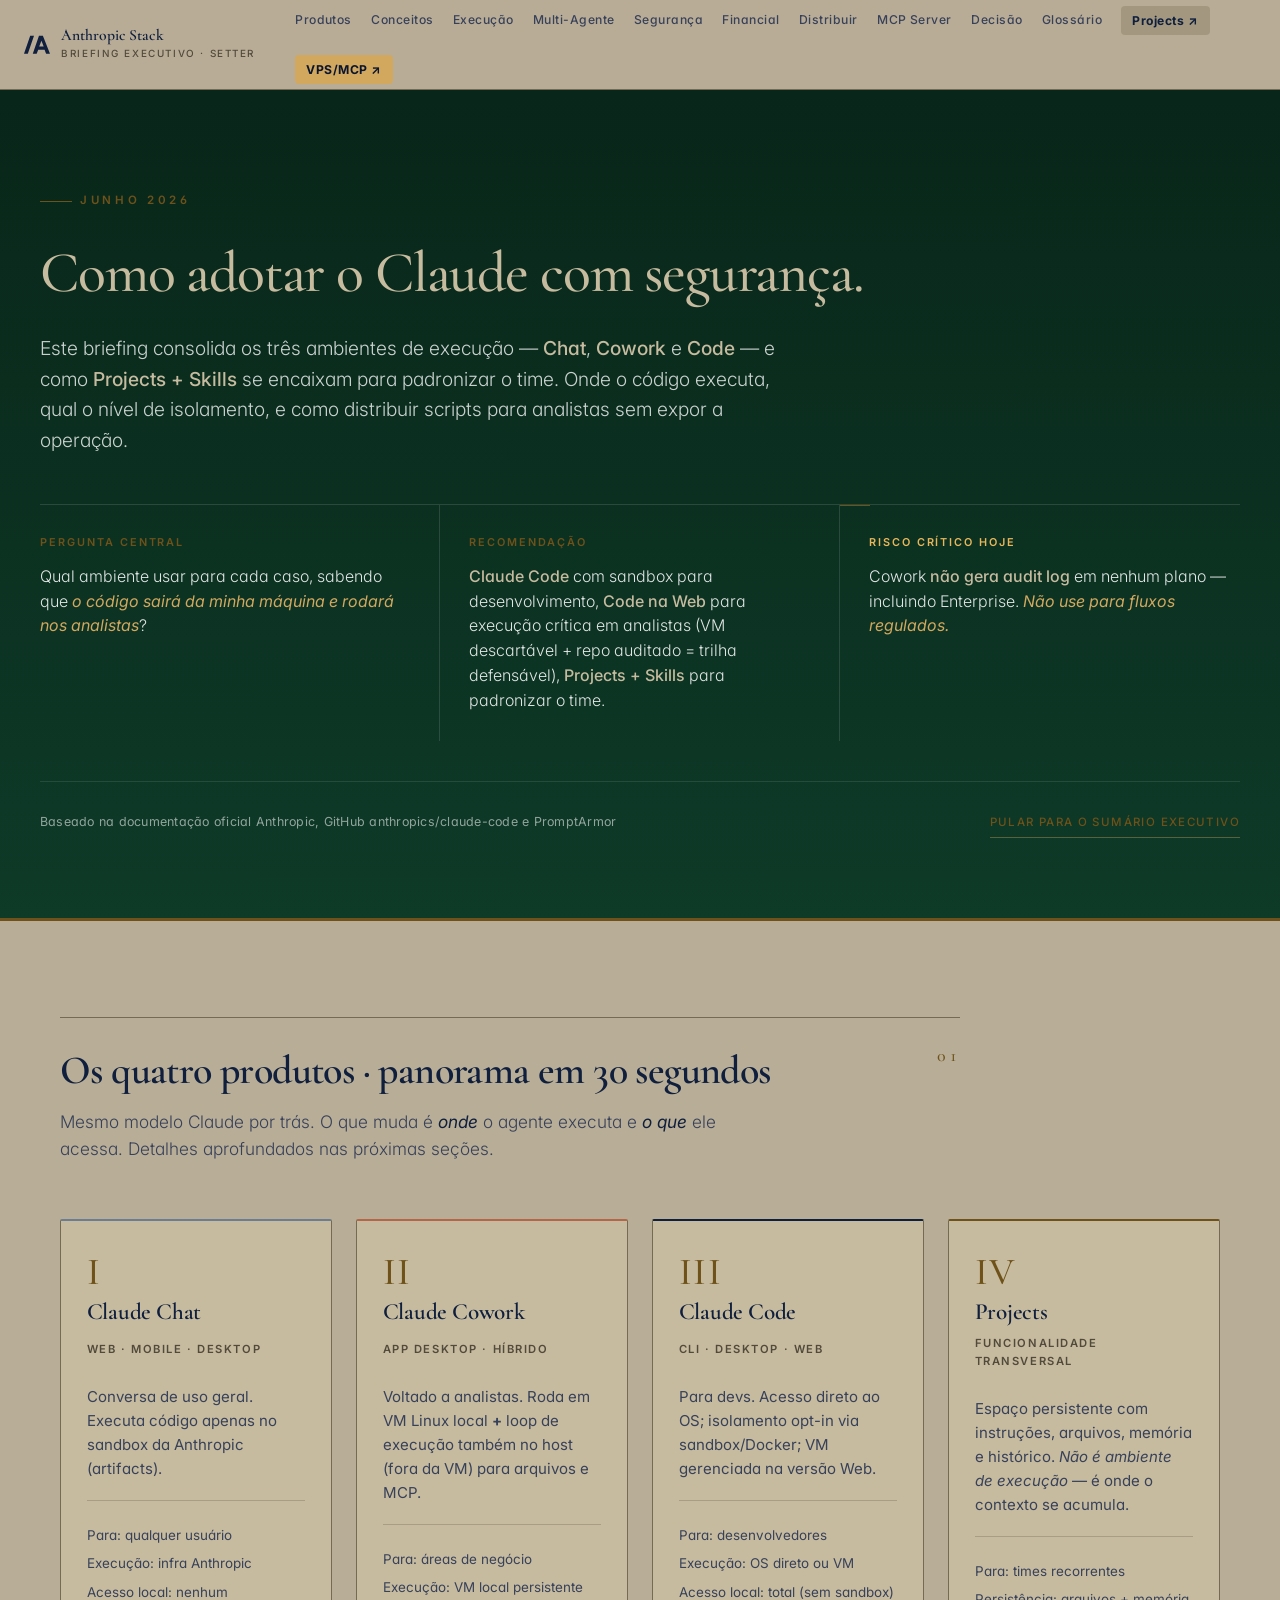
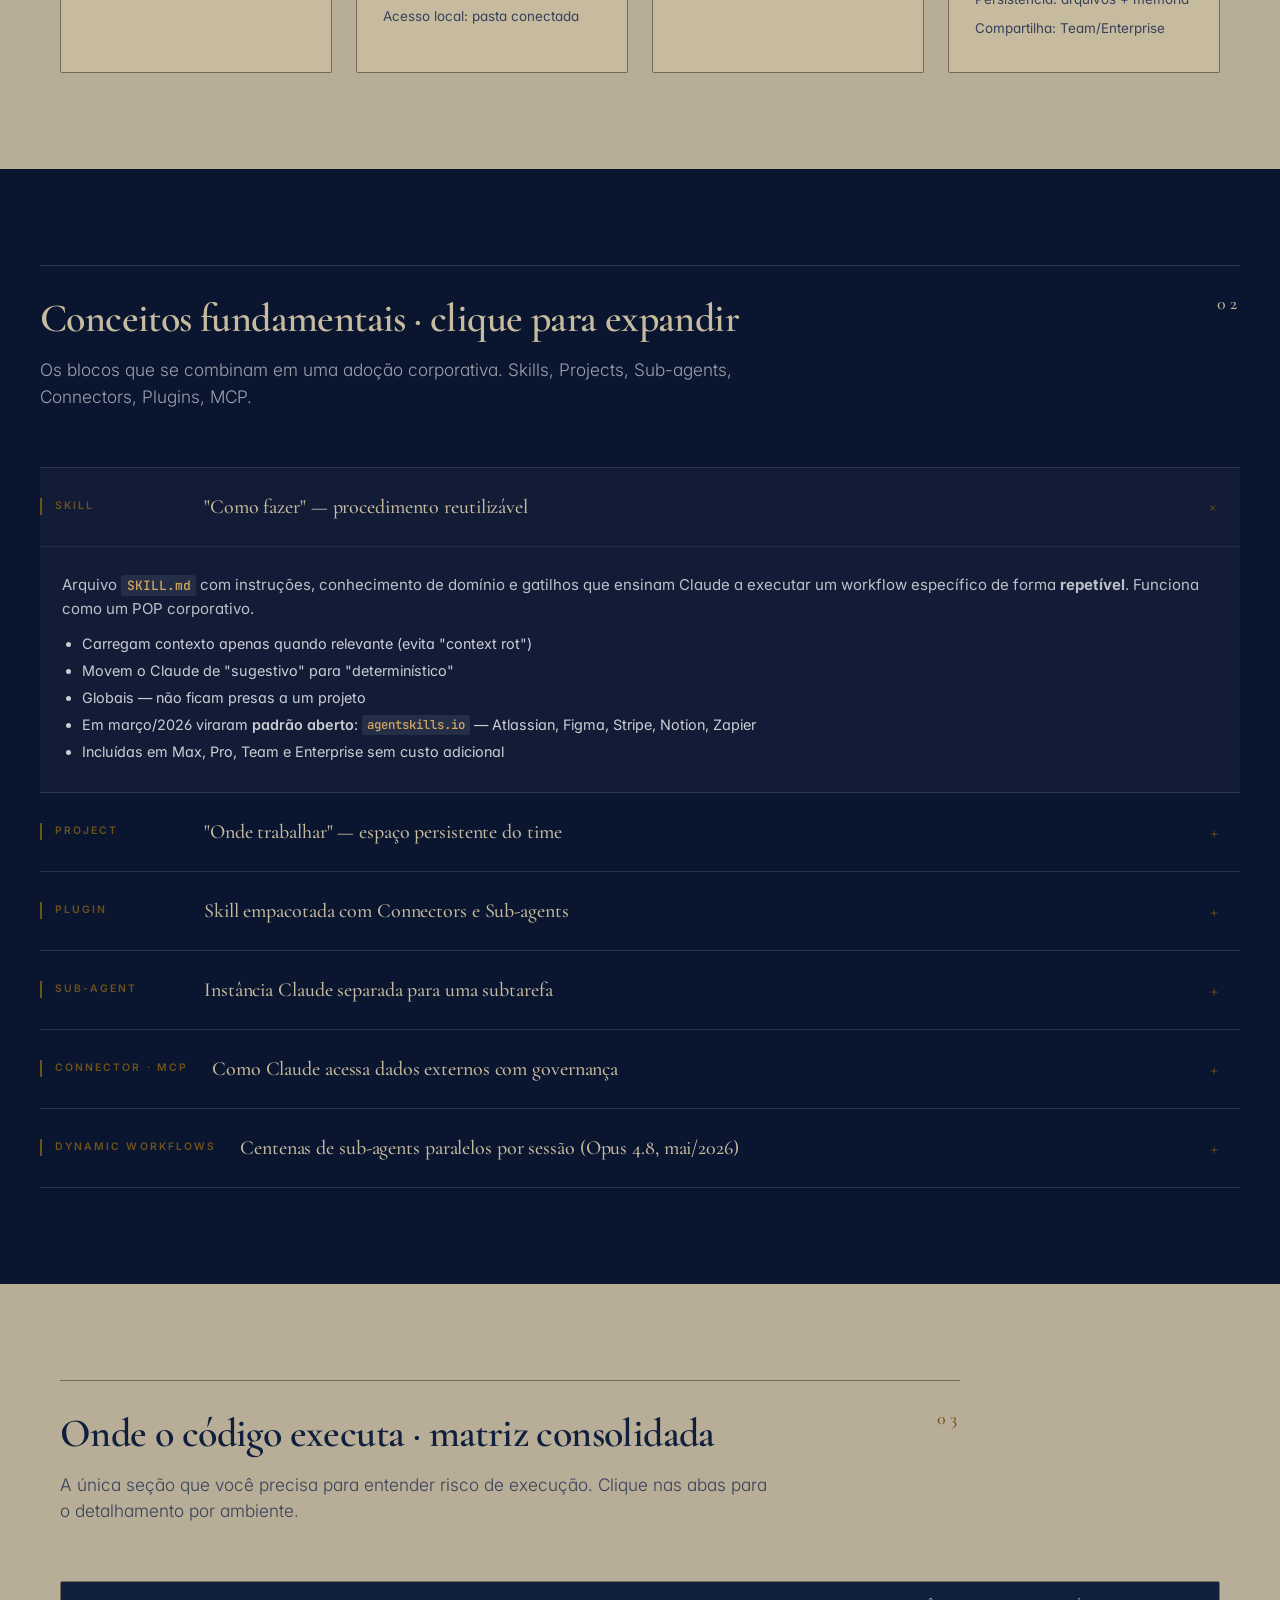
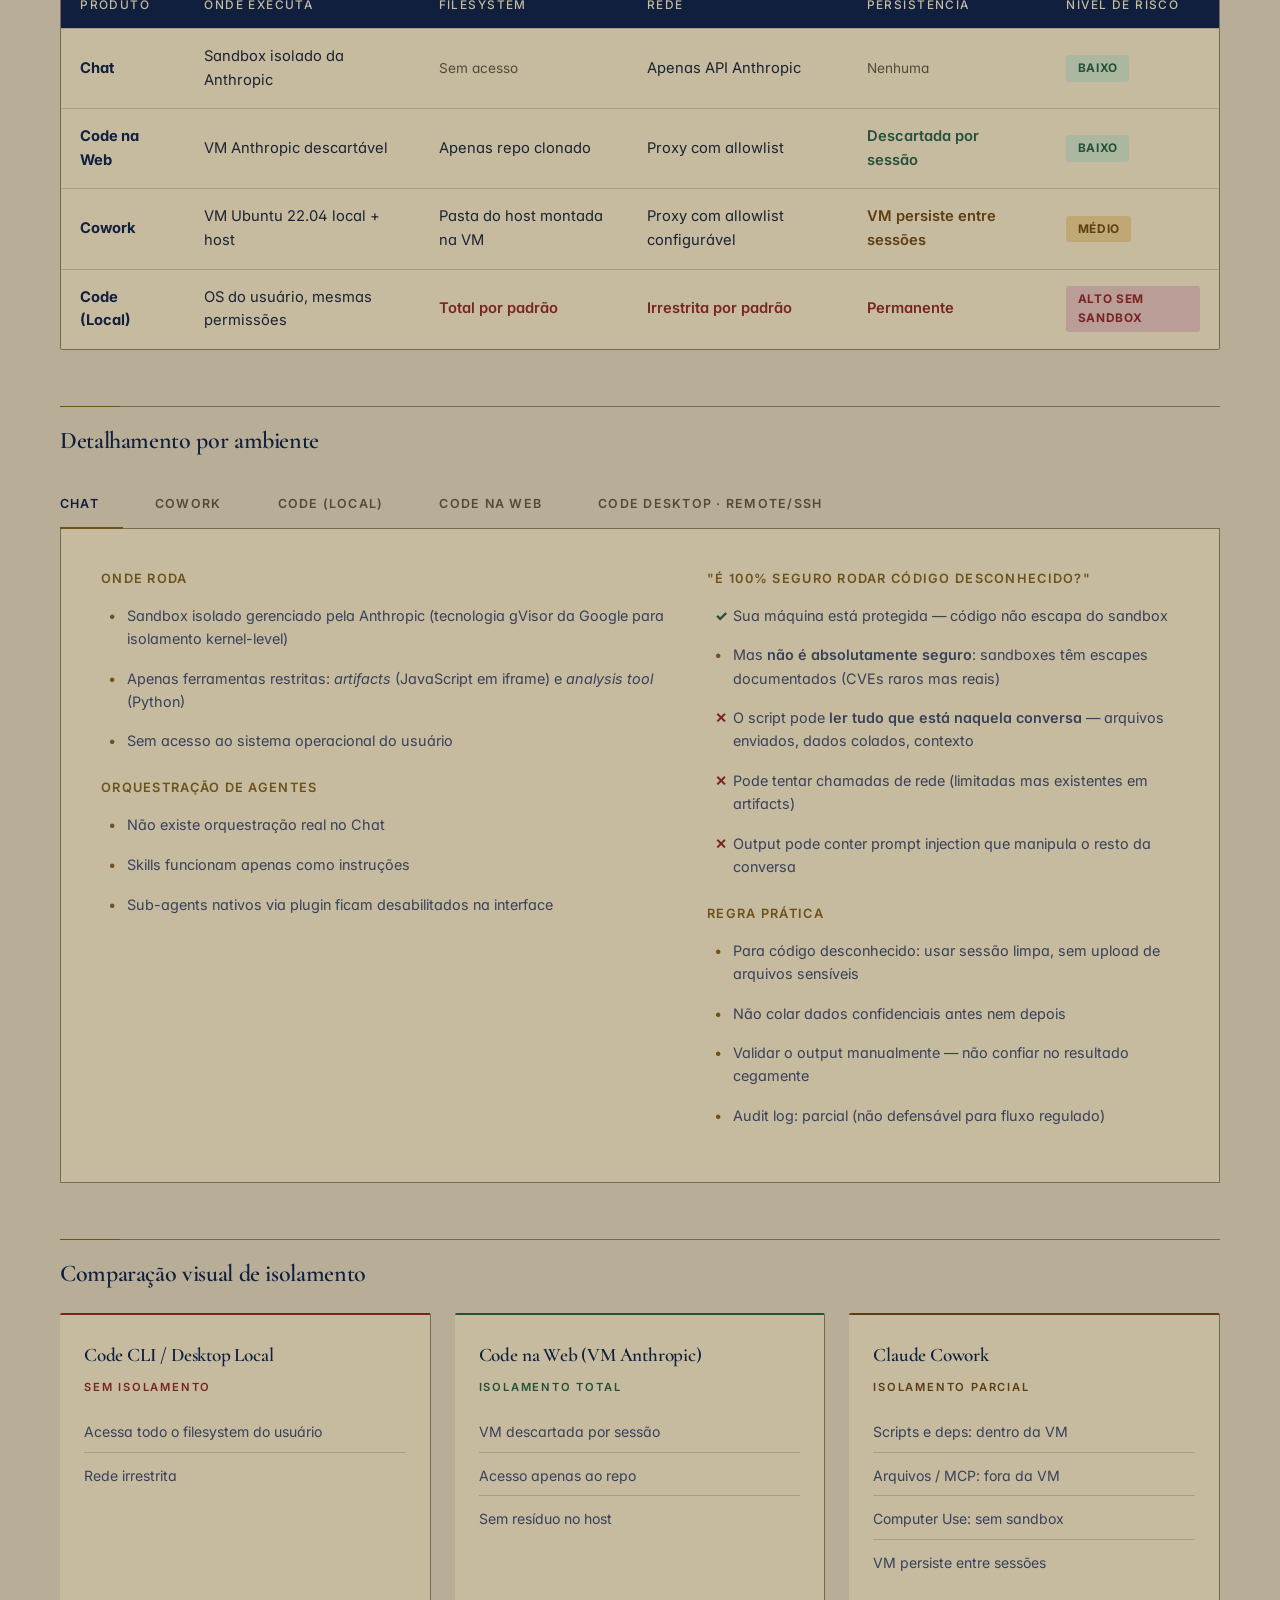
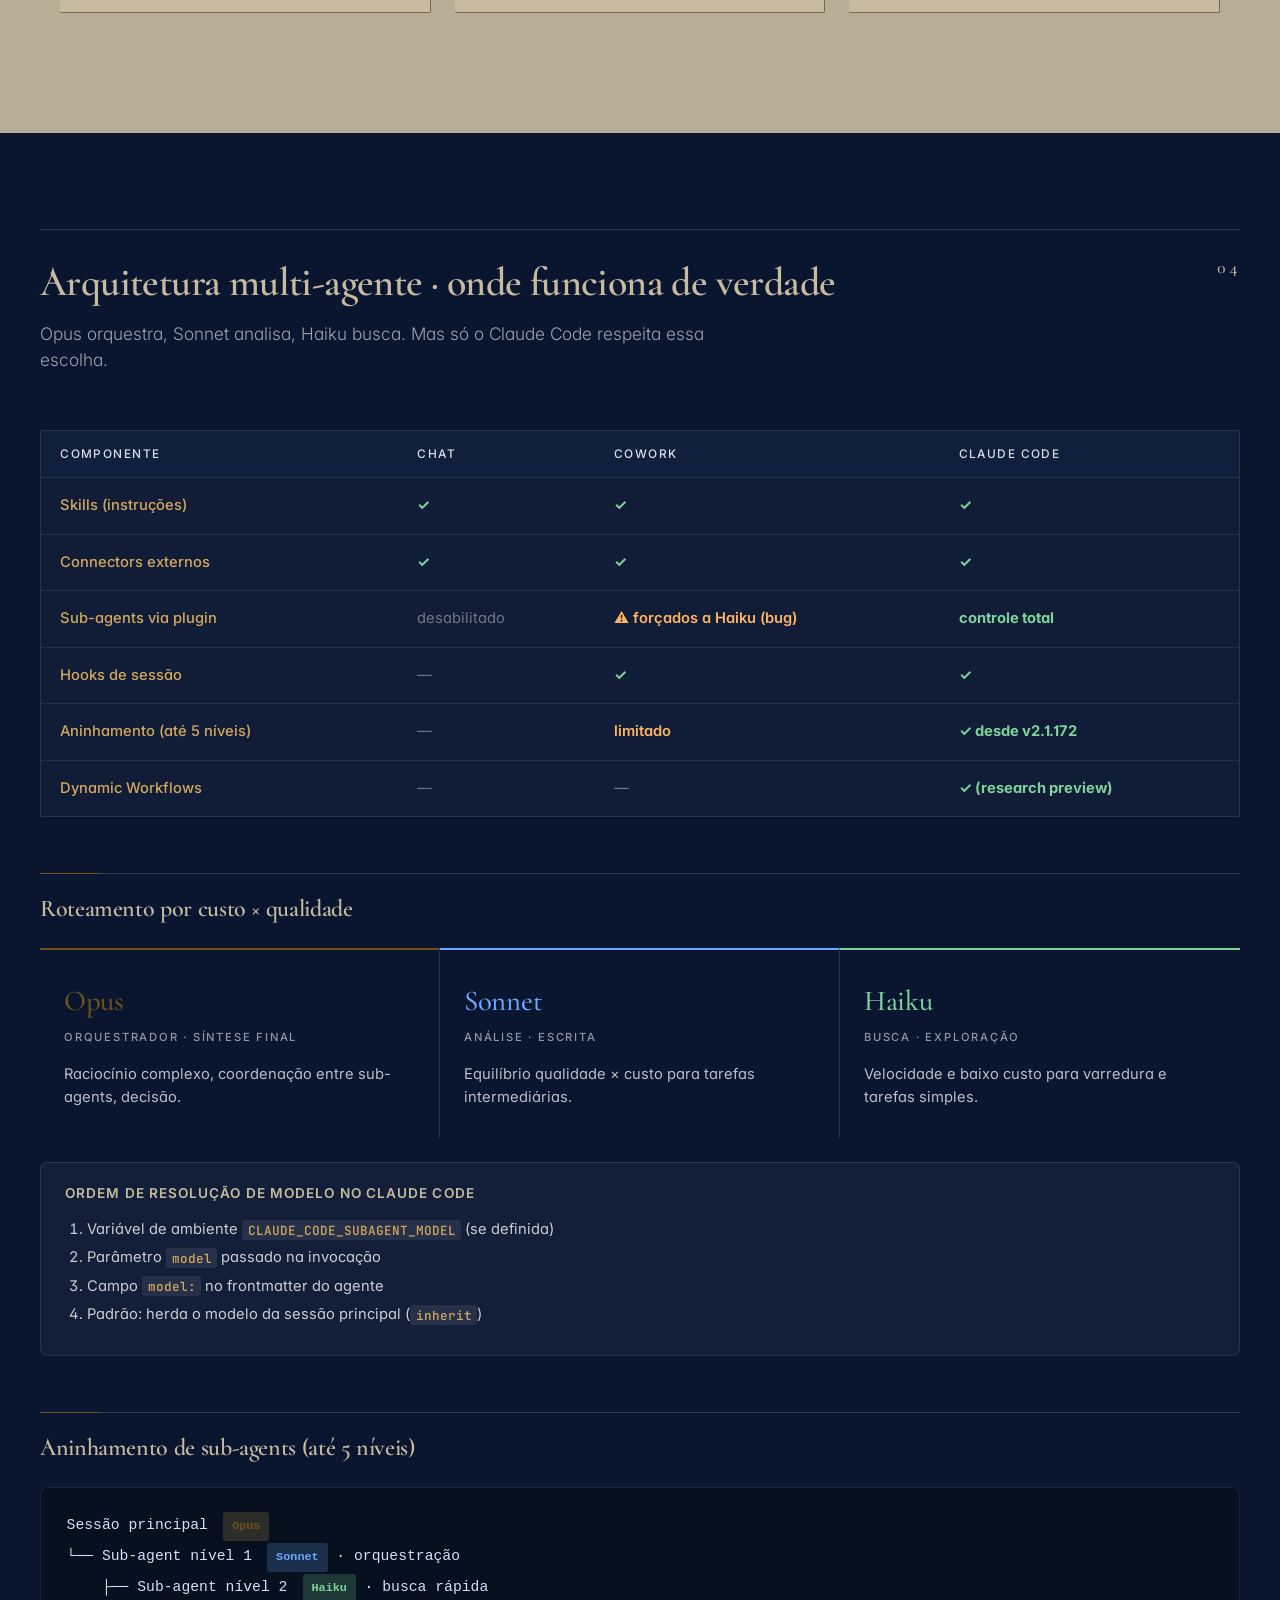
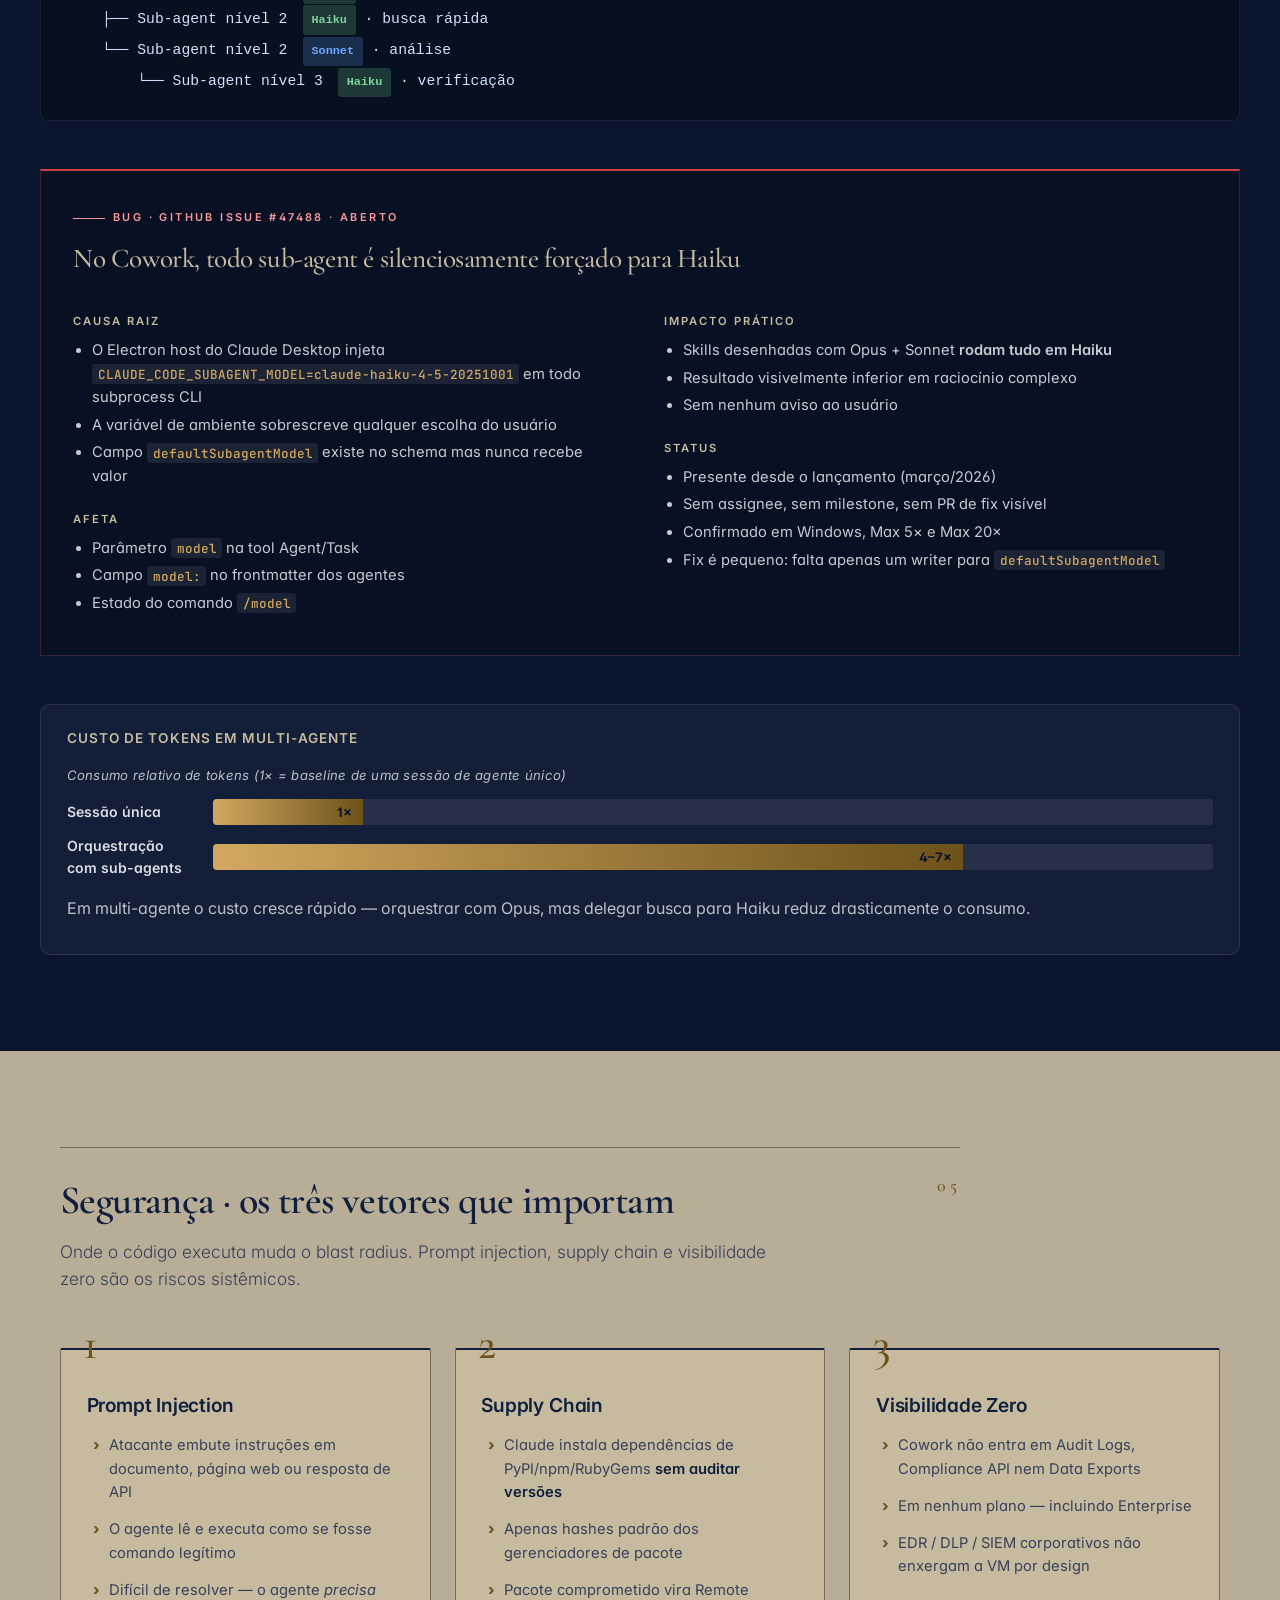
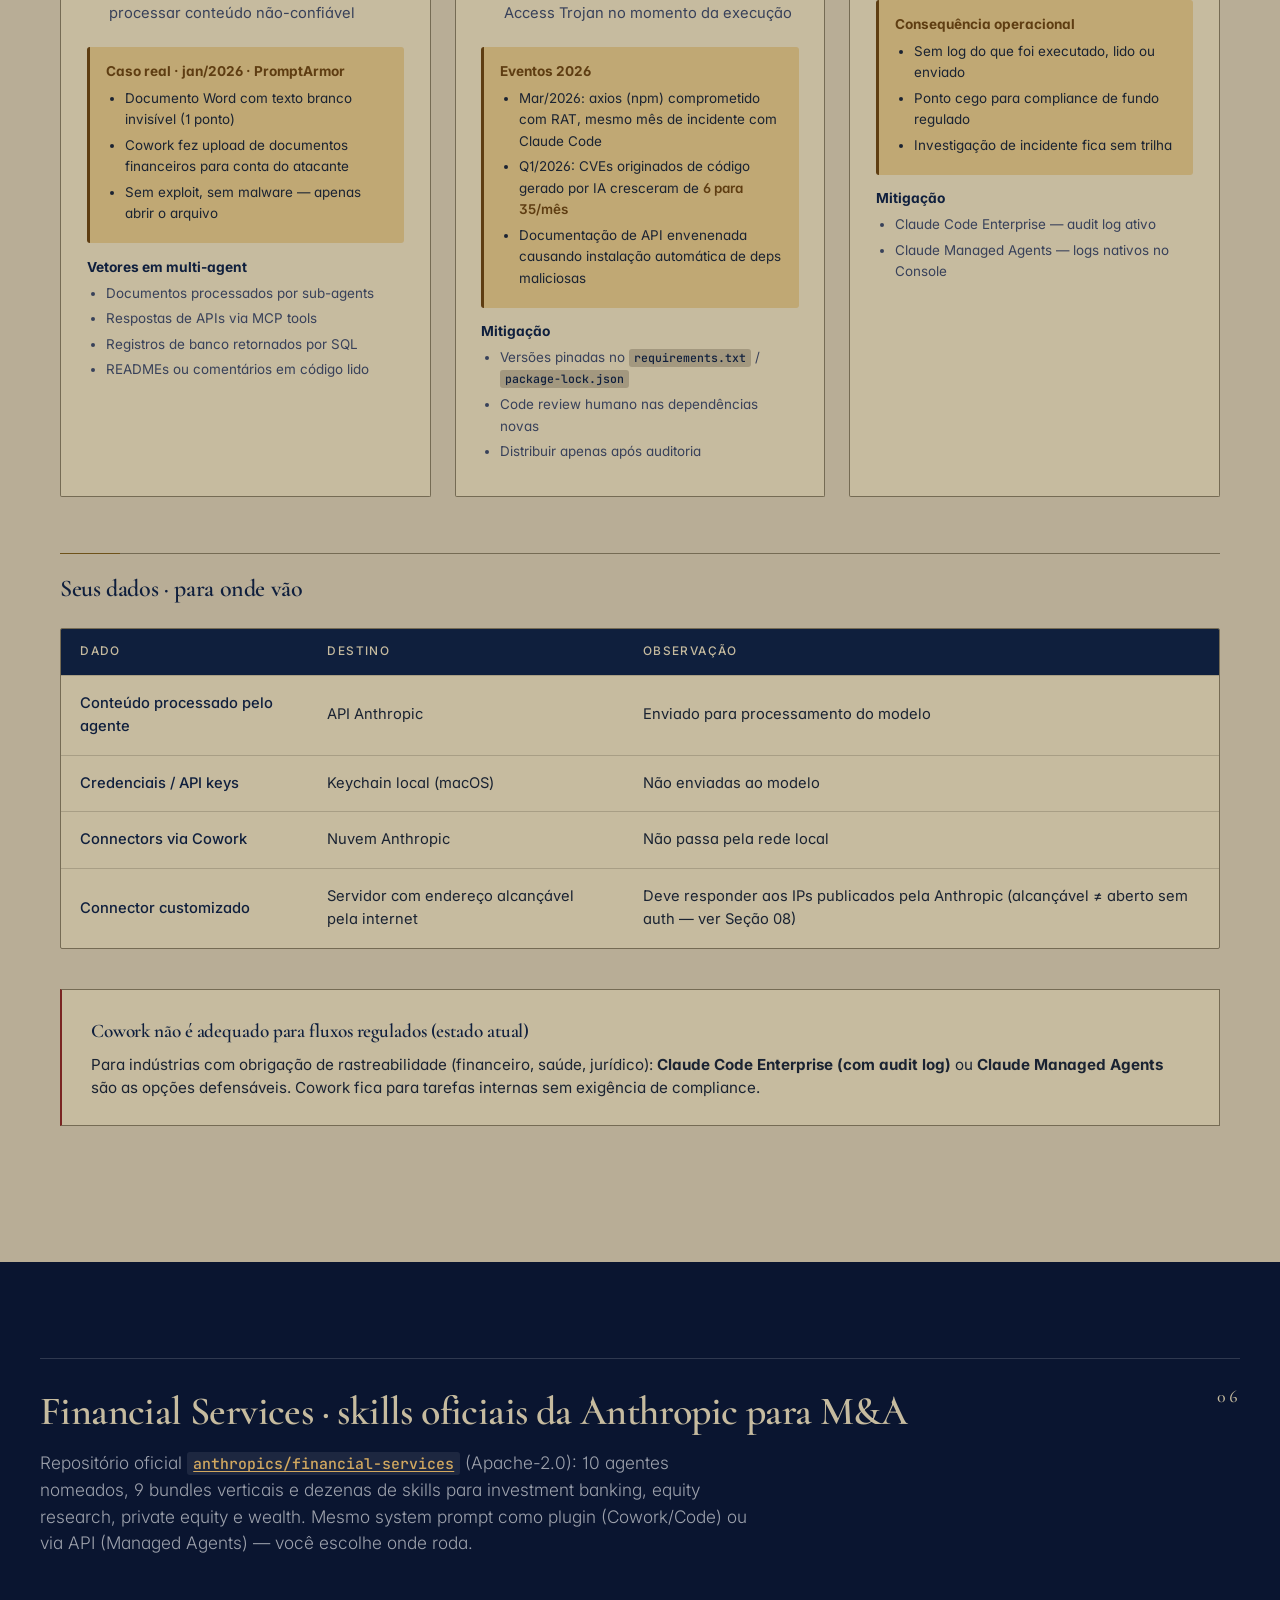
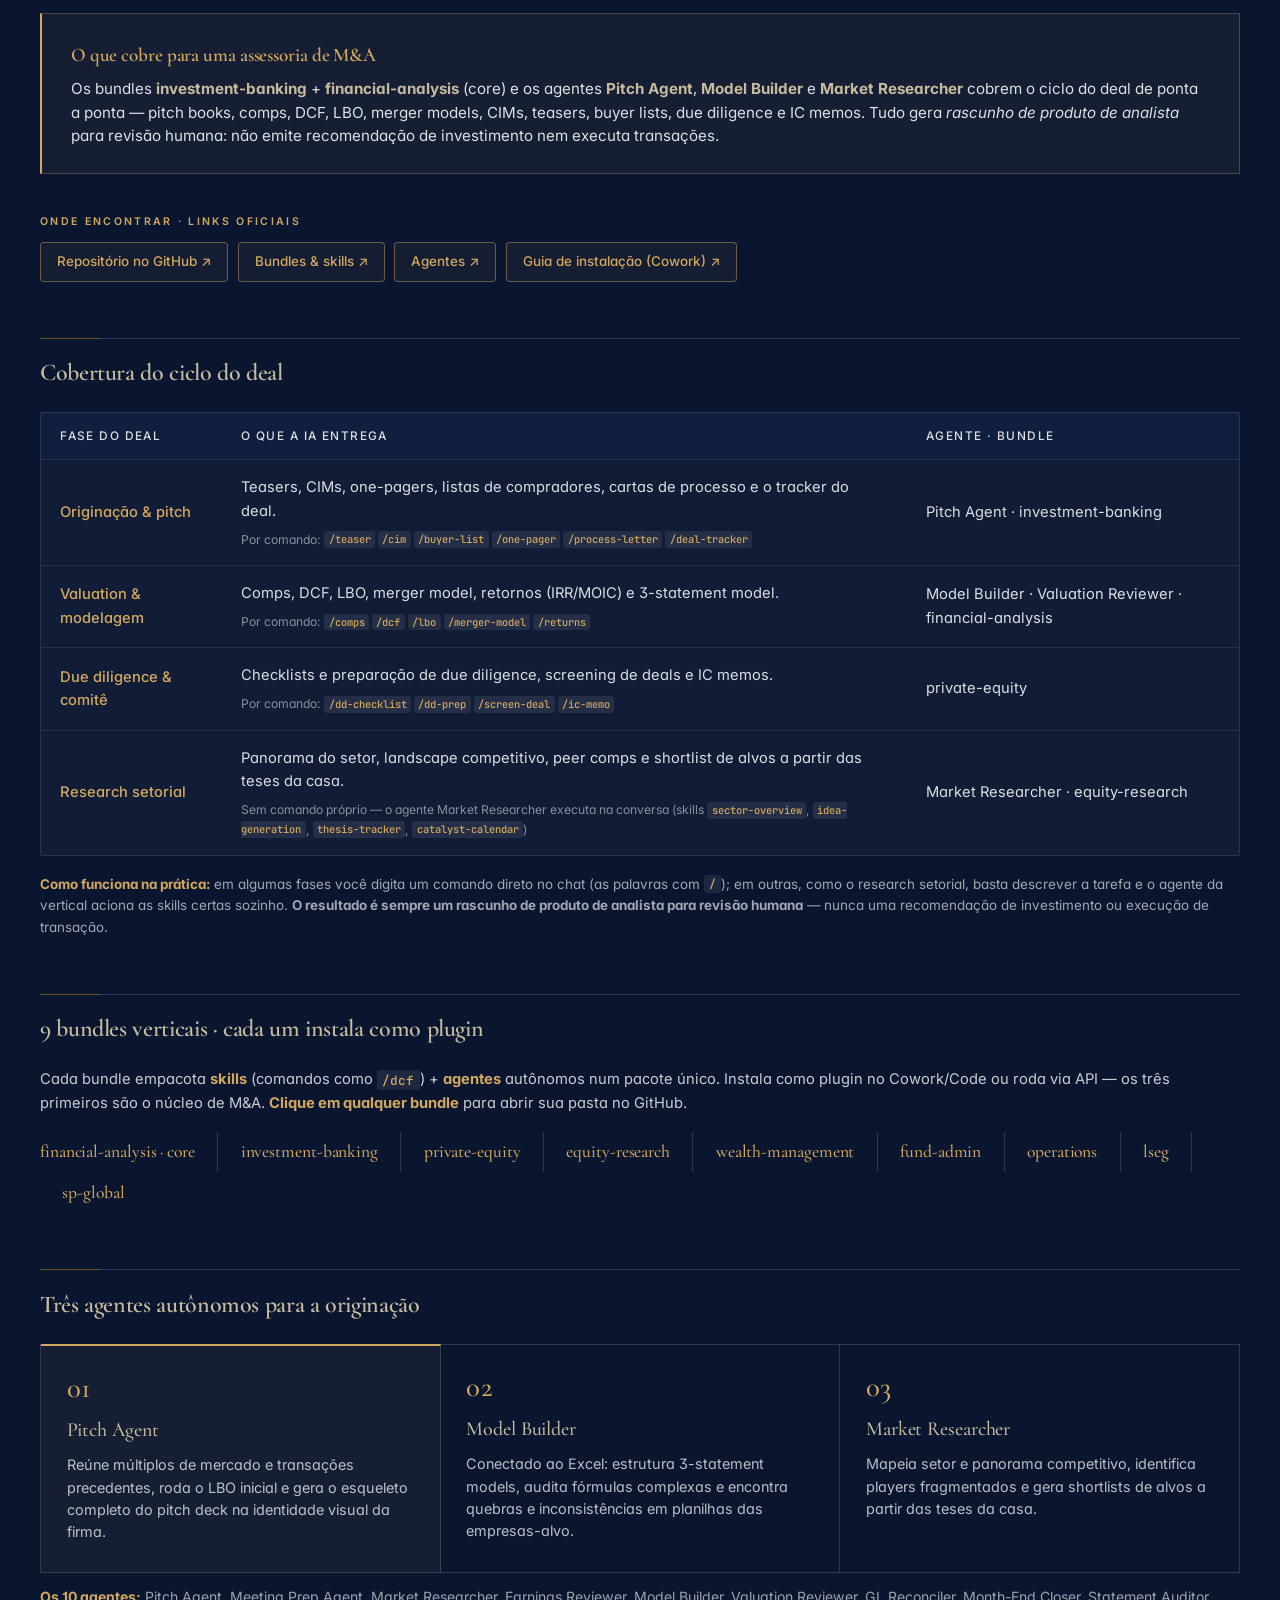
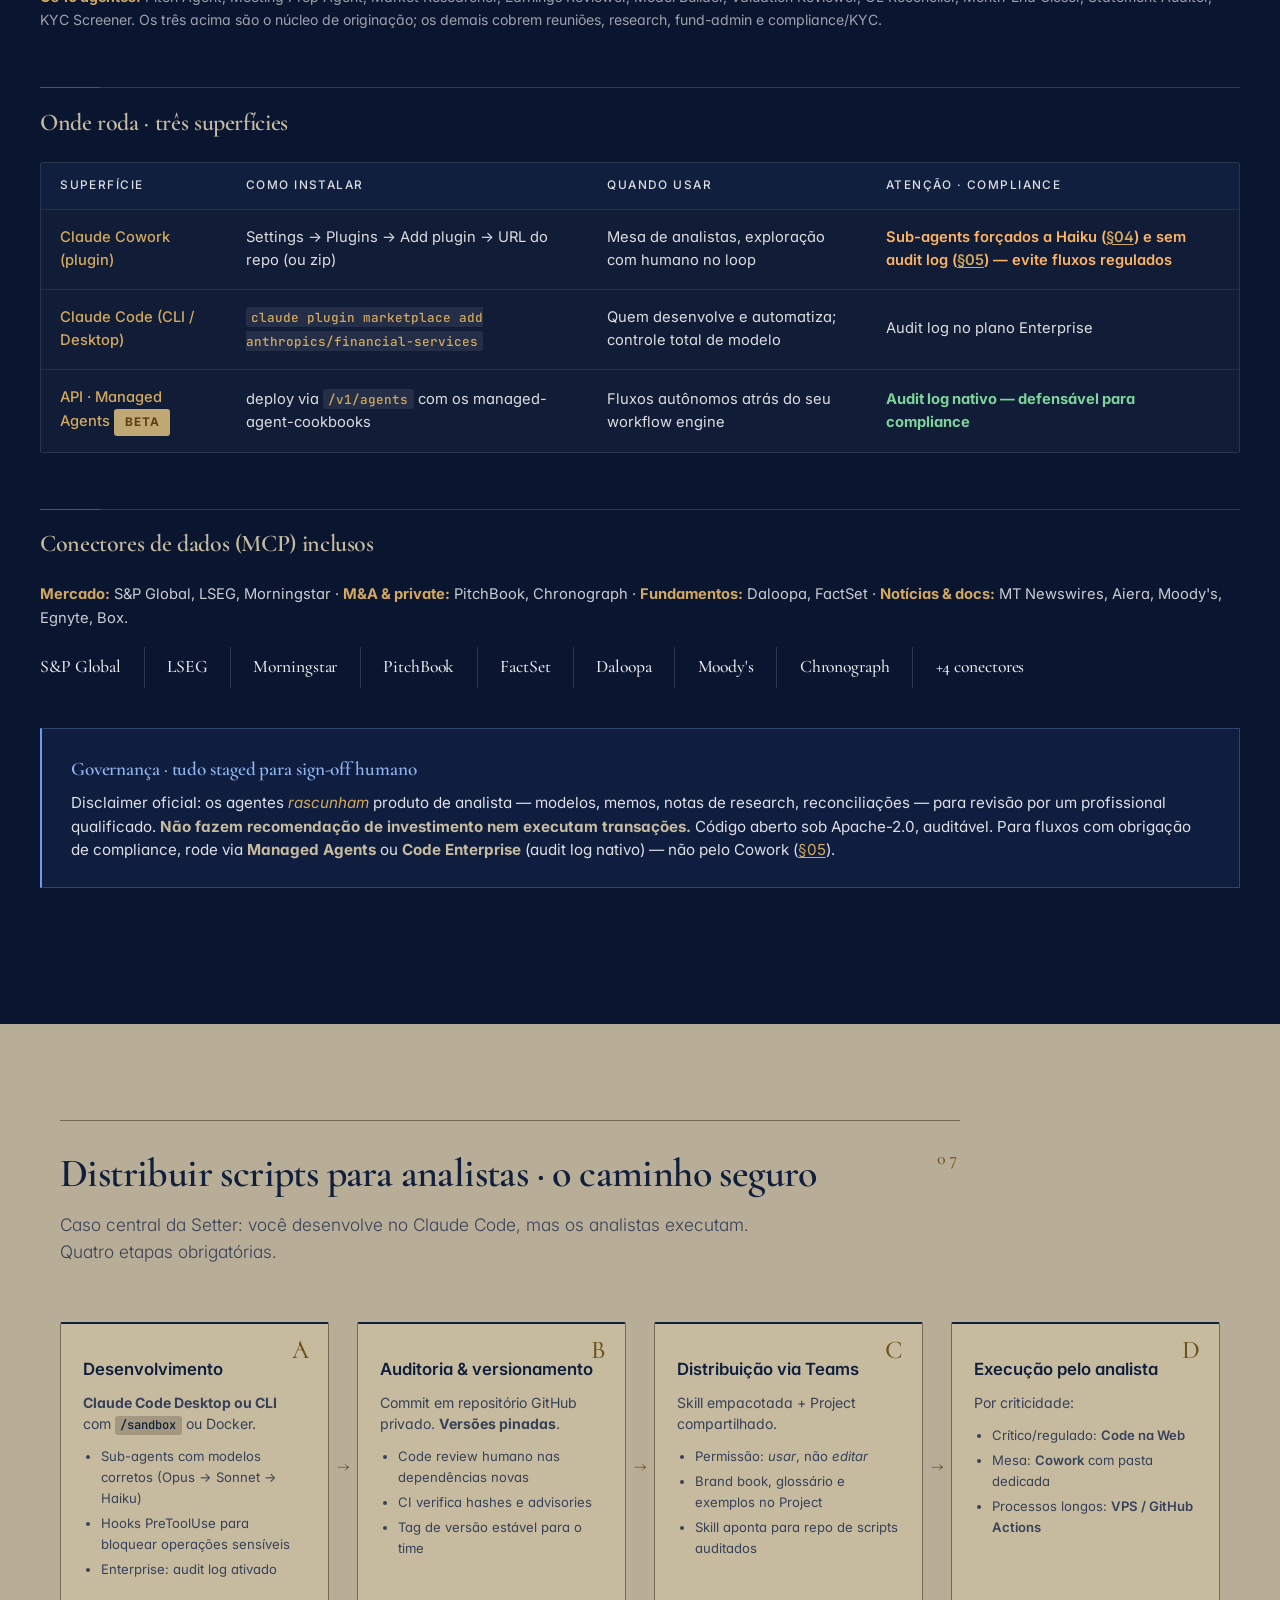
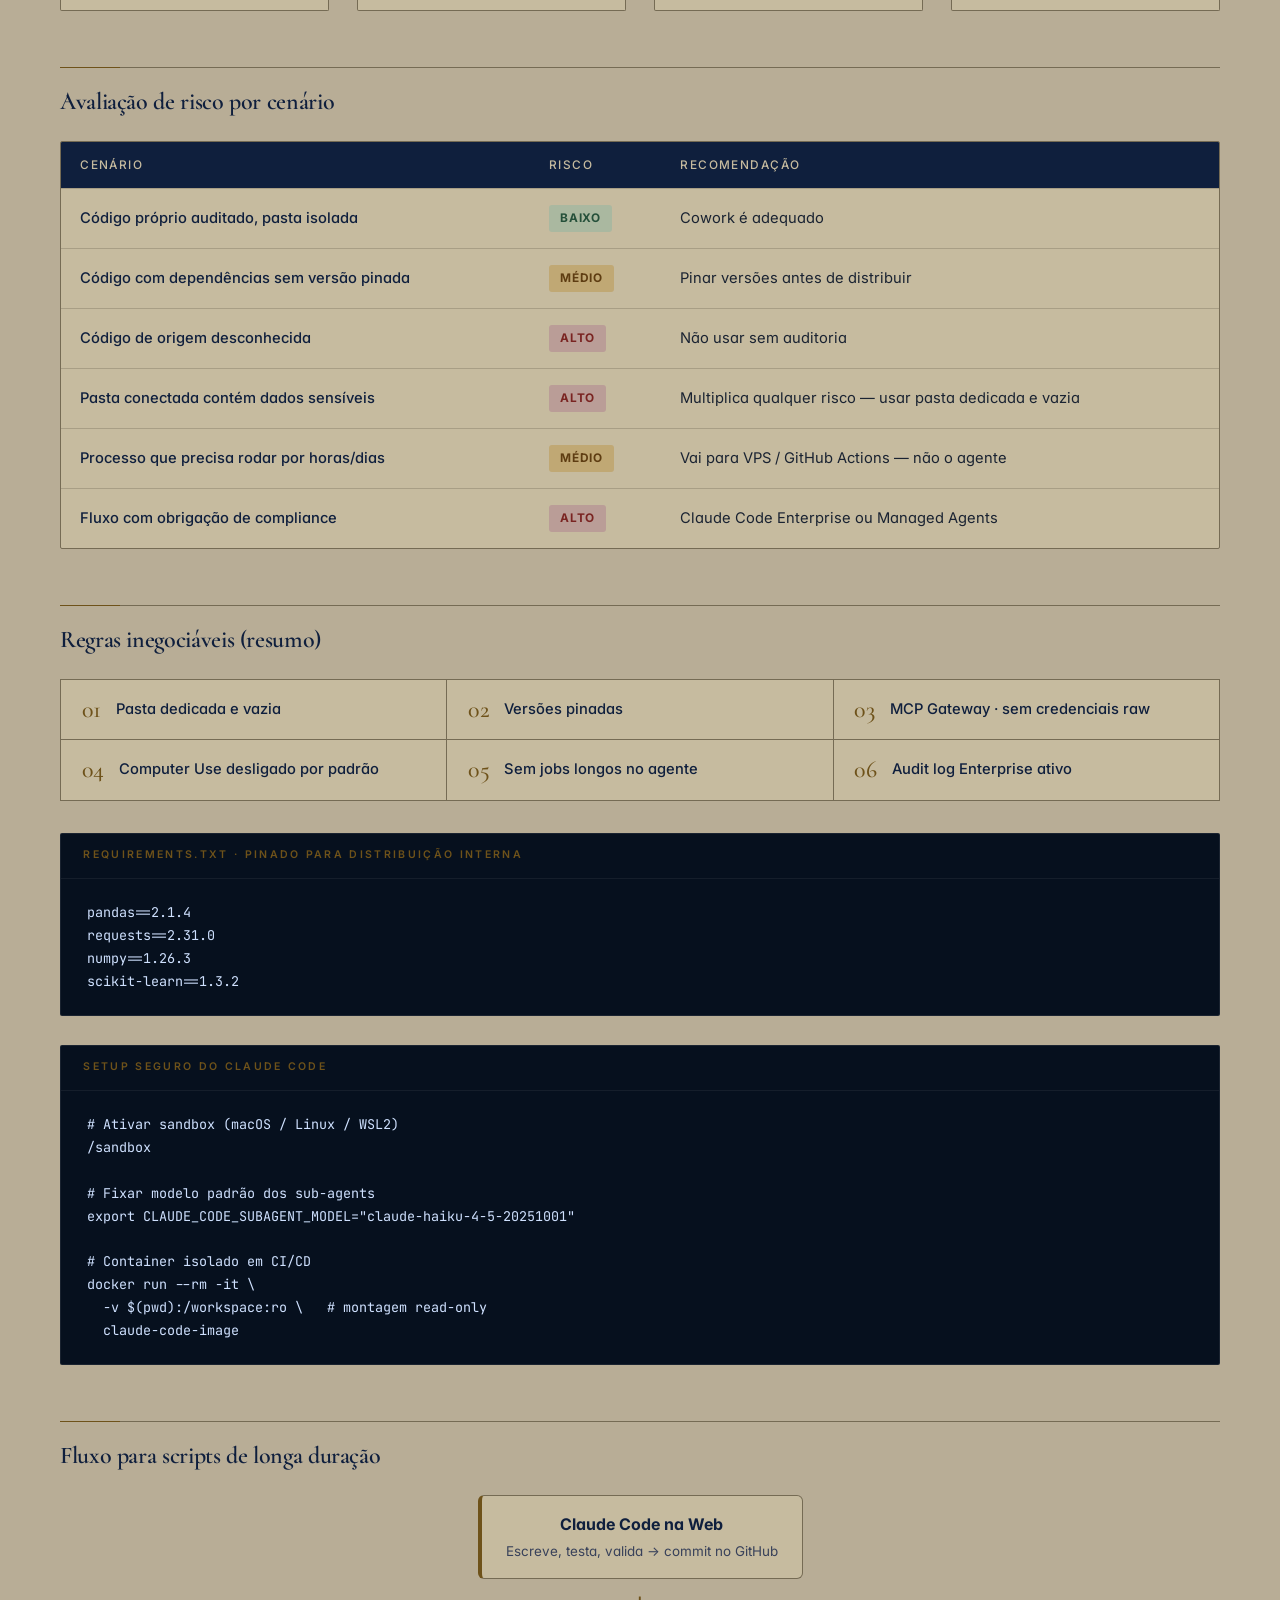
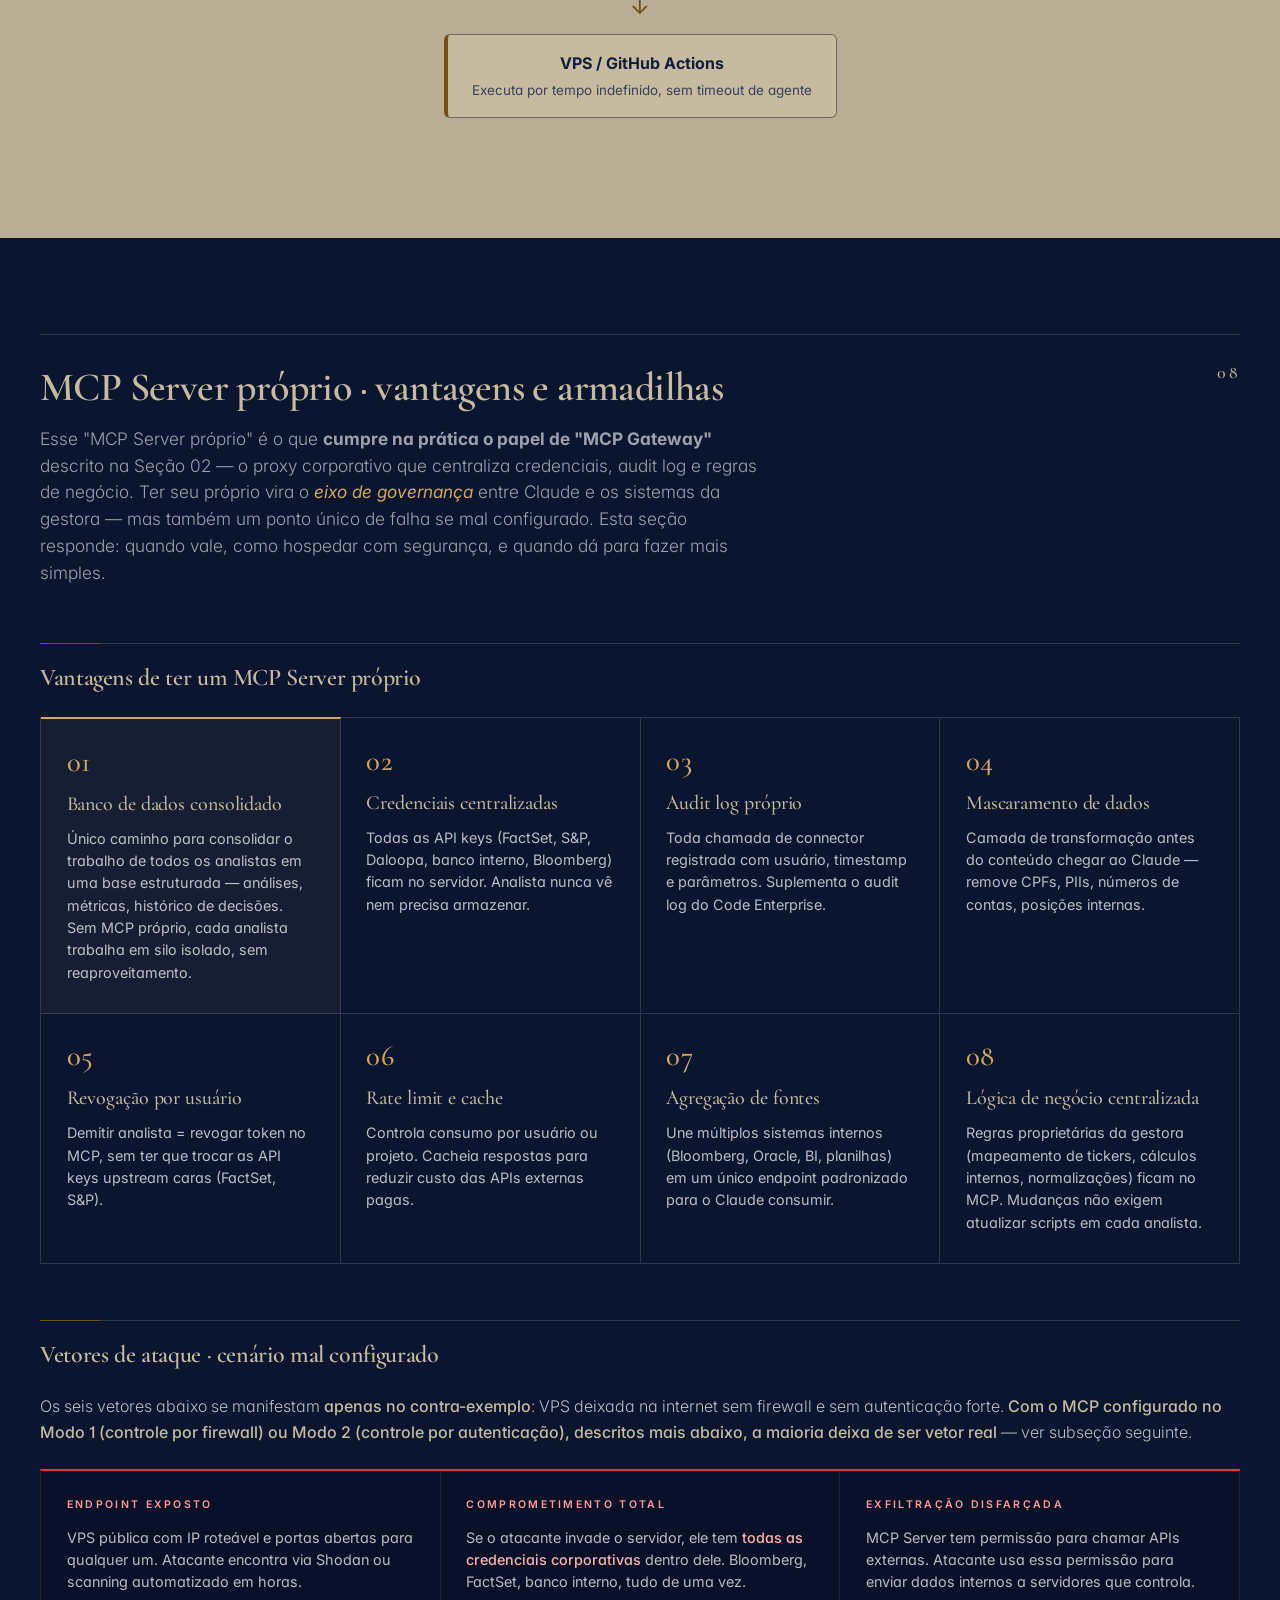
==== commit f3610798: "Add files via upload" ====
--- a/index.html
+++ b/index.html
@@ -760,32 +760,36 @@
   <h3 class="sub-h3">Cobertura do ciclo do deal</h3>
   <table class="comp-table">
     <thead>
-      <tr><th>Fase do deal</th><th>Skills · comandos rápidos</th><th>Agente · bundle</th></tr>
+      <tr><th>Fase do deal</th><th>O que a IA entrega</th><th>Agente · bundle</th></tr>
     </thead>
     <tbody>
       <tr>
         <td>Originação &amp; pitch</td>
-        <td><code>/teaser</code> <code>/cim</code> <code>/buyer-list</code> <code>/one-pager</code> <code>/process-letter</code> <code>/deal-tracker</code> · pitch-deck</td>
+        <td>Teasers, CIMs, one-pagers, listas de compradores, cartas de processo e o tracker do deal.
+          <span style="display:block;margin-top:0.4rem;font-size:0.76rem;color:rgba(255,255,255,0.5);">Por comando: <code>/teaser</code> <code>/cim</code> <code>/buyer-list</code> <code>/one-pager</code> <code>/process-letter</code> <code>/deal-tracker</code></span></td>
         <td>Pitch Agent · investment-banking</td>
       </tr>
       <tr>
         <td>Valuation &amp; modelagem</td>
-        <td><code>/comps</code> <code>/dcf</code> <code>/lbo</code> <code>/merger-model</code> <code>/returns</code> (IRR/MOIC) · 3-statement</td>
+        <td>Comps, DCF, LBO, merger model, retornos (IRR/MOIC) e 3-statement model.
+          <span style="display:block;margin-top:0.4rem;font-size:0.76rem;color:rgba(255,255,255,0.5);">Por comando: <code>/comps</code> <code>/dcf</code> <code>/lbo</code> <code>/merger-model</code> <code>/returns</code></span></td>
         <td>Model Builder · Valuation Reviewer · financial-analysis</td>
       </tr>
       <tr>
         <td>Due diligence &amp; comitê</td>
-        <td><code>/dd-checklist</code> <code>/dd-prep</code> <code>/screen-deal</code> <code>/ic-memo</code></td>
+        <td>Checklists e preparação de due diligence, screening de deals e IC memos.
+          <span style="display:block;margin-top:0.4rem;font-size:0.76rem;color:rgba(255,255,255,0.5);">Por comando: <code>/dd-checklist</code> <code>/dd-prep</code> <code>/screen-deal</code> <code>/ic-memo</code></span></td>
         <td>private-equity</td>
       </tr>
       <tr>
         <td>Research setorial</td>
-        <td>Panorama do setor, landscape competitivo e peer comps → shortlist de alvos <span style="color:rgba(255,255,255,0.5);">(skills sector-overview, idea-generation, thesis-tracker, catalyst-calendar)</span></td>
+        <td>Panorama do setor, landscape competitivo, peer comps e shortlist de alvos a partir das teses da casa.
+          <span style="display:block;margin-top:0.4rem;font-size:0.76rem;color:rgba(255,255,255,0.5);">Sem comando próprio — o agente Market Researcher executa na conversa (skills <code>sector-overview</code>, <code>idea-generation</code>, <code>thesis-tracker</code>, <code>catalyst-calendar</code>)</span></td>
         <td>Market Researcher · equity-research</td>
       </tr>
     </tbody>
   </table>
-  <p style="font-size:0.82rem;color:rgba(255,255,255,0.5);margin:-0.6rem auto 0;"><code>/comando</code> = slash command direto no chat. Nomes sem barra (3-statement, pitch-deck, sector-overview…) = skills nomeadas que o agente da vertical aciona automaticamente.</p>
+  <p style="font-size:0.84rem;color:rgba(255,255,255,0.62);margin:-0.4rem auto 0;"><strong style="color:var(--gold-soft);">Como funciona na prática:</strong> em algumas fases você digita um comando direto no chat (as palavras com <code>/</code>); em outras, como o research setorial, basta descrever a tarefa e o agente da vertical aciona as skills certas sozinho. <strong>O resultado é sempre um rascunho de produto de analista para revisão humana</strong> — nunca uma recomendação de investimento ou execução de transação.</p>
 
   <h3 class="sub-h3">9 bundles verticais · cada um instala como plugin</h3>
   <p style="font-size:0.92rem;color:rgba(255,255,255,0.78);margin:0 auto 1rem;">Cada bundle empacota <strong style="color:var(--gold-soft);">skills</strong> (comandos como <code>/dcf</code>) + <strong style="color:var(--gold-soft);">agentes</strong> autônomos num pacote único. Instala como plugin no Cowork/Code ou roda via API — os três primeiros são o núcleo de M&A. <strong style="color:var(--gold-soft);">Clique em qualquer bundle</strong> para abrir sua pasta no GitHub.</p>
